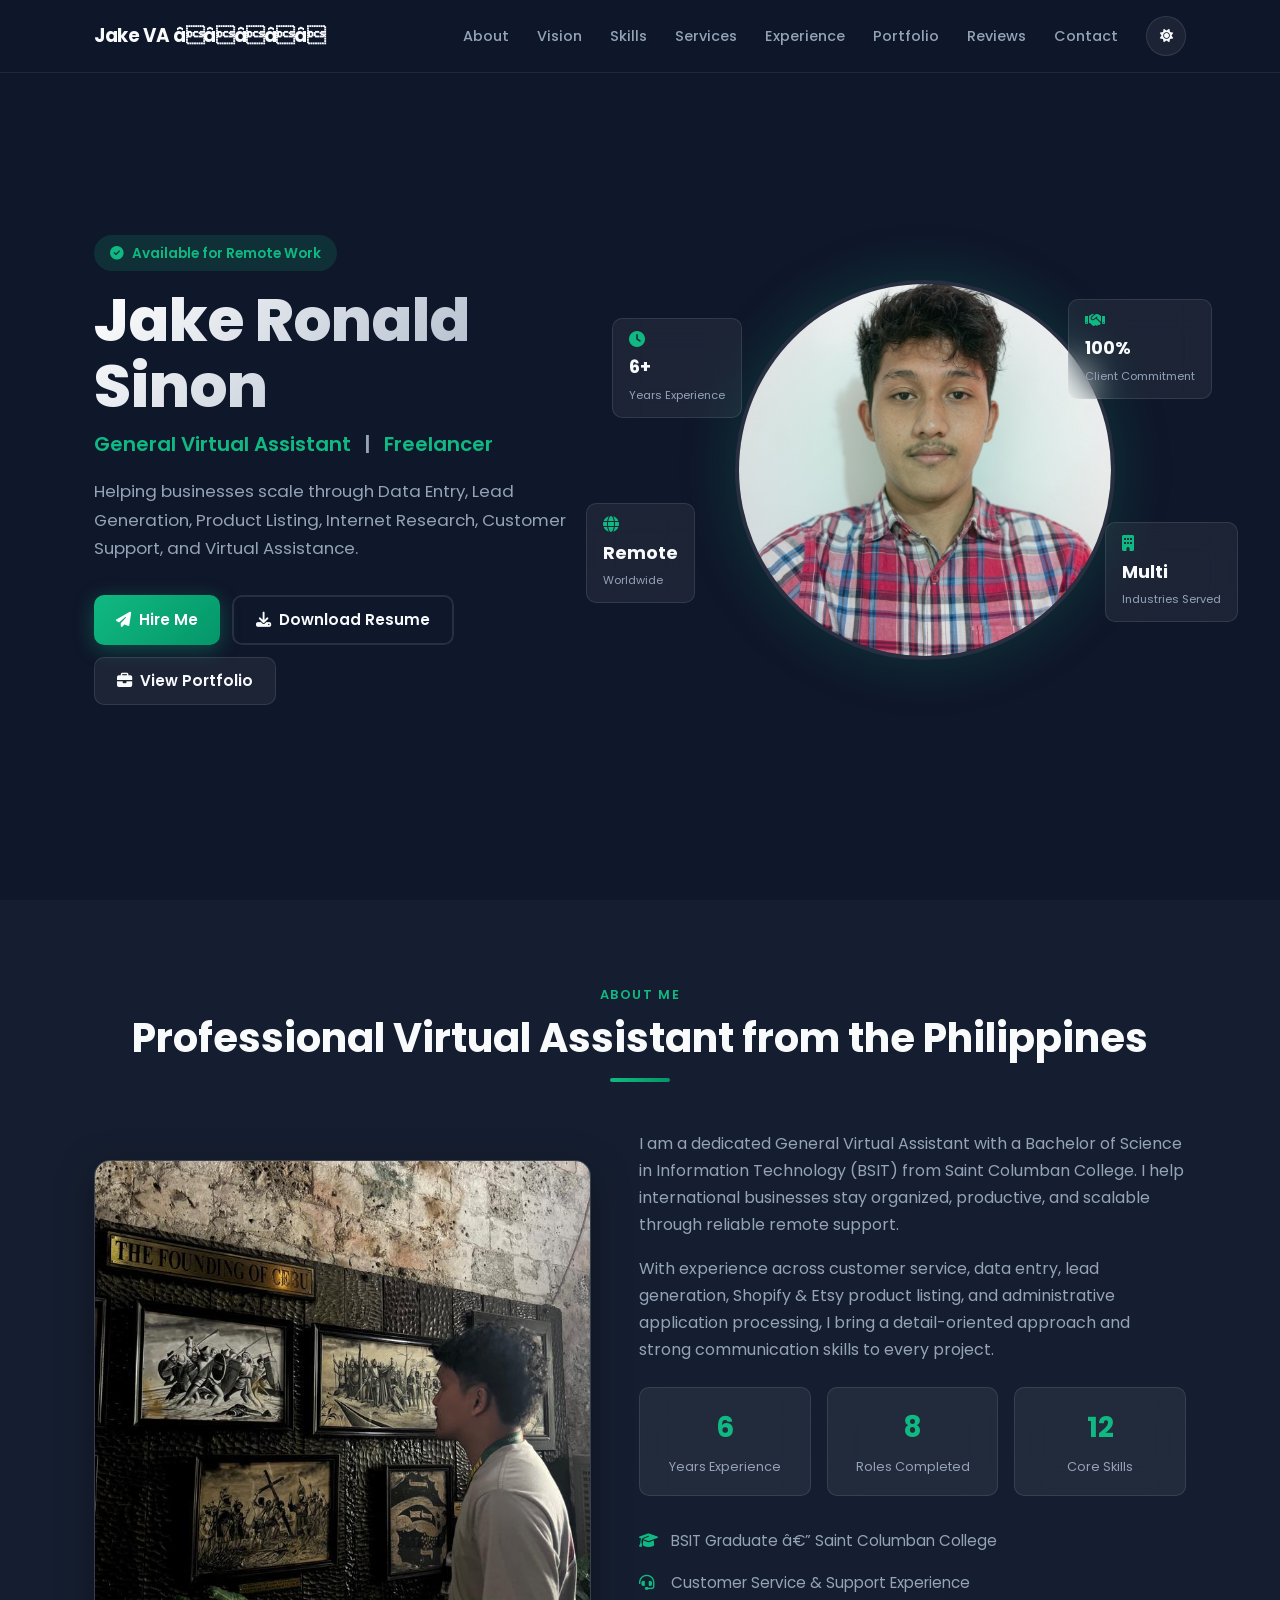
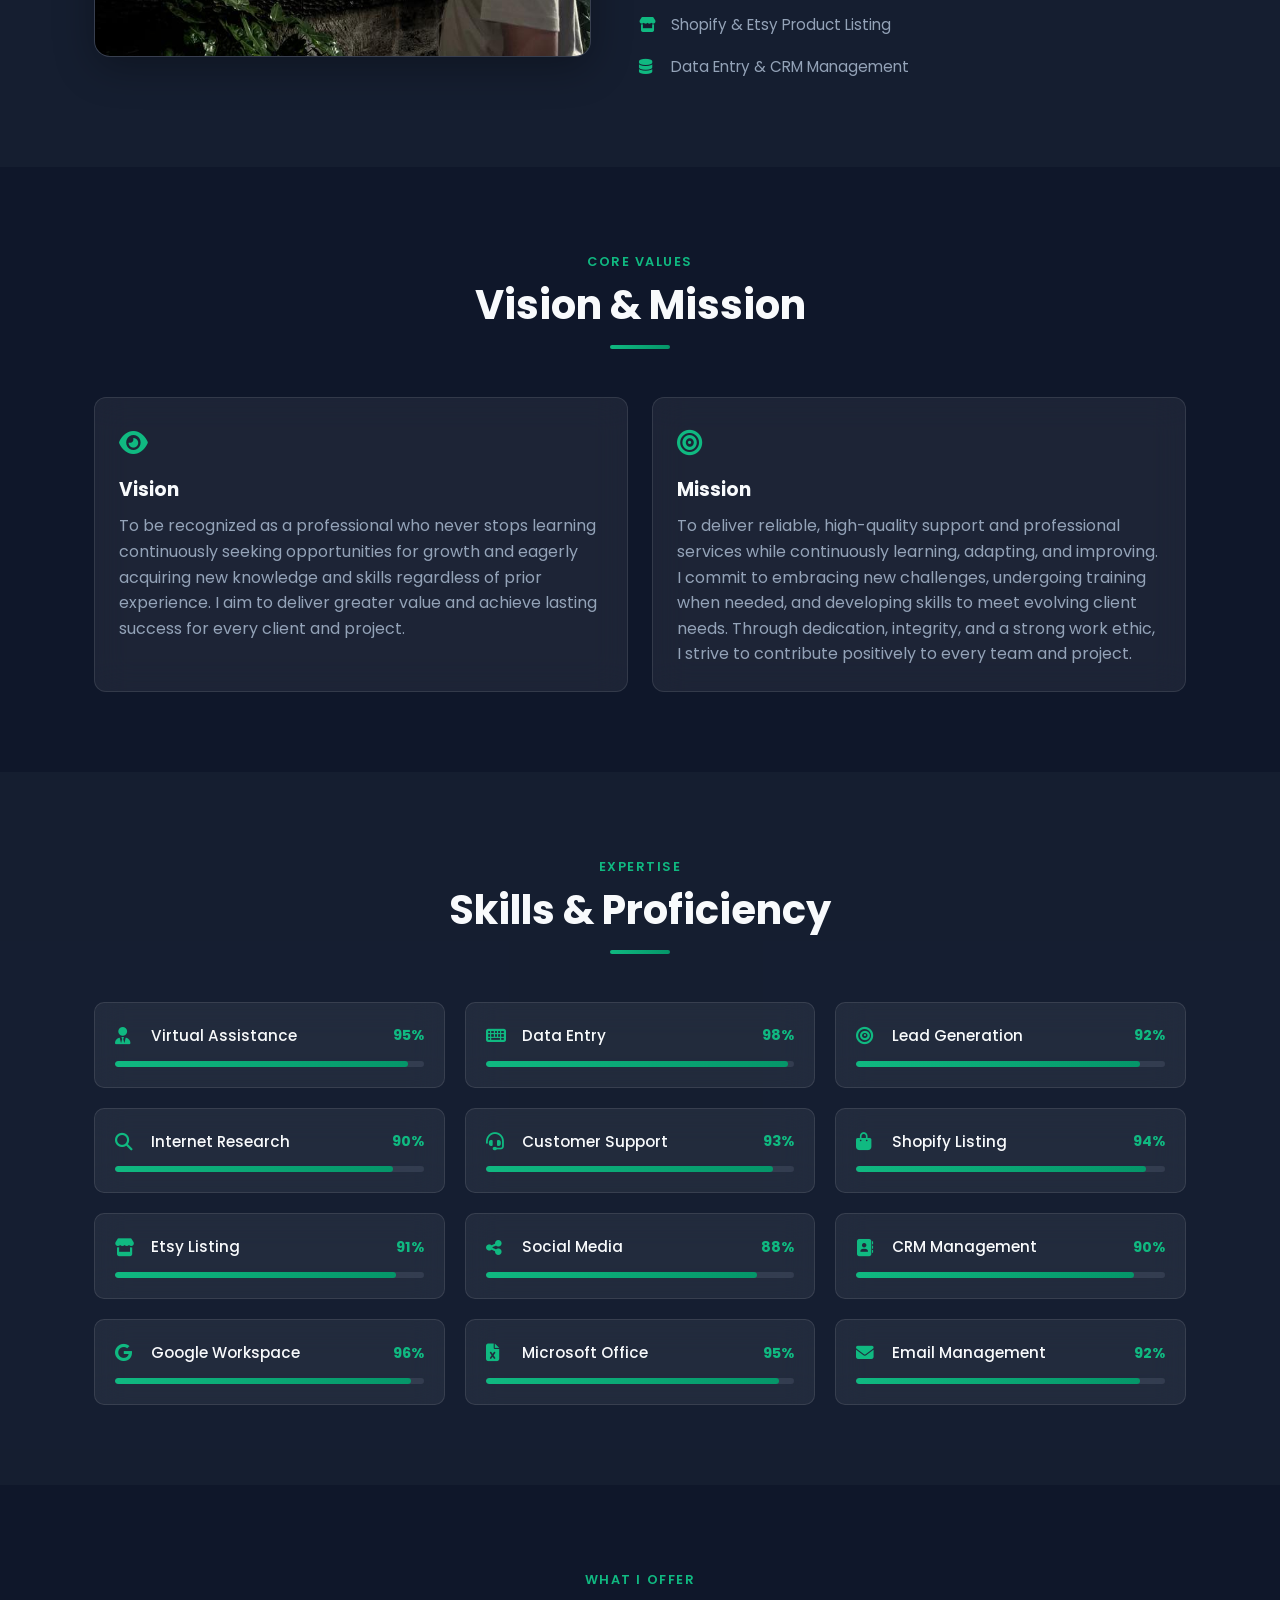
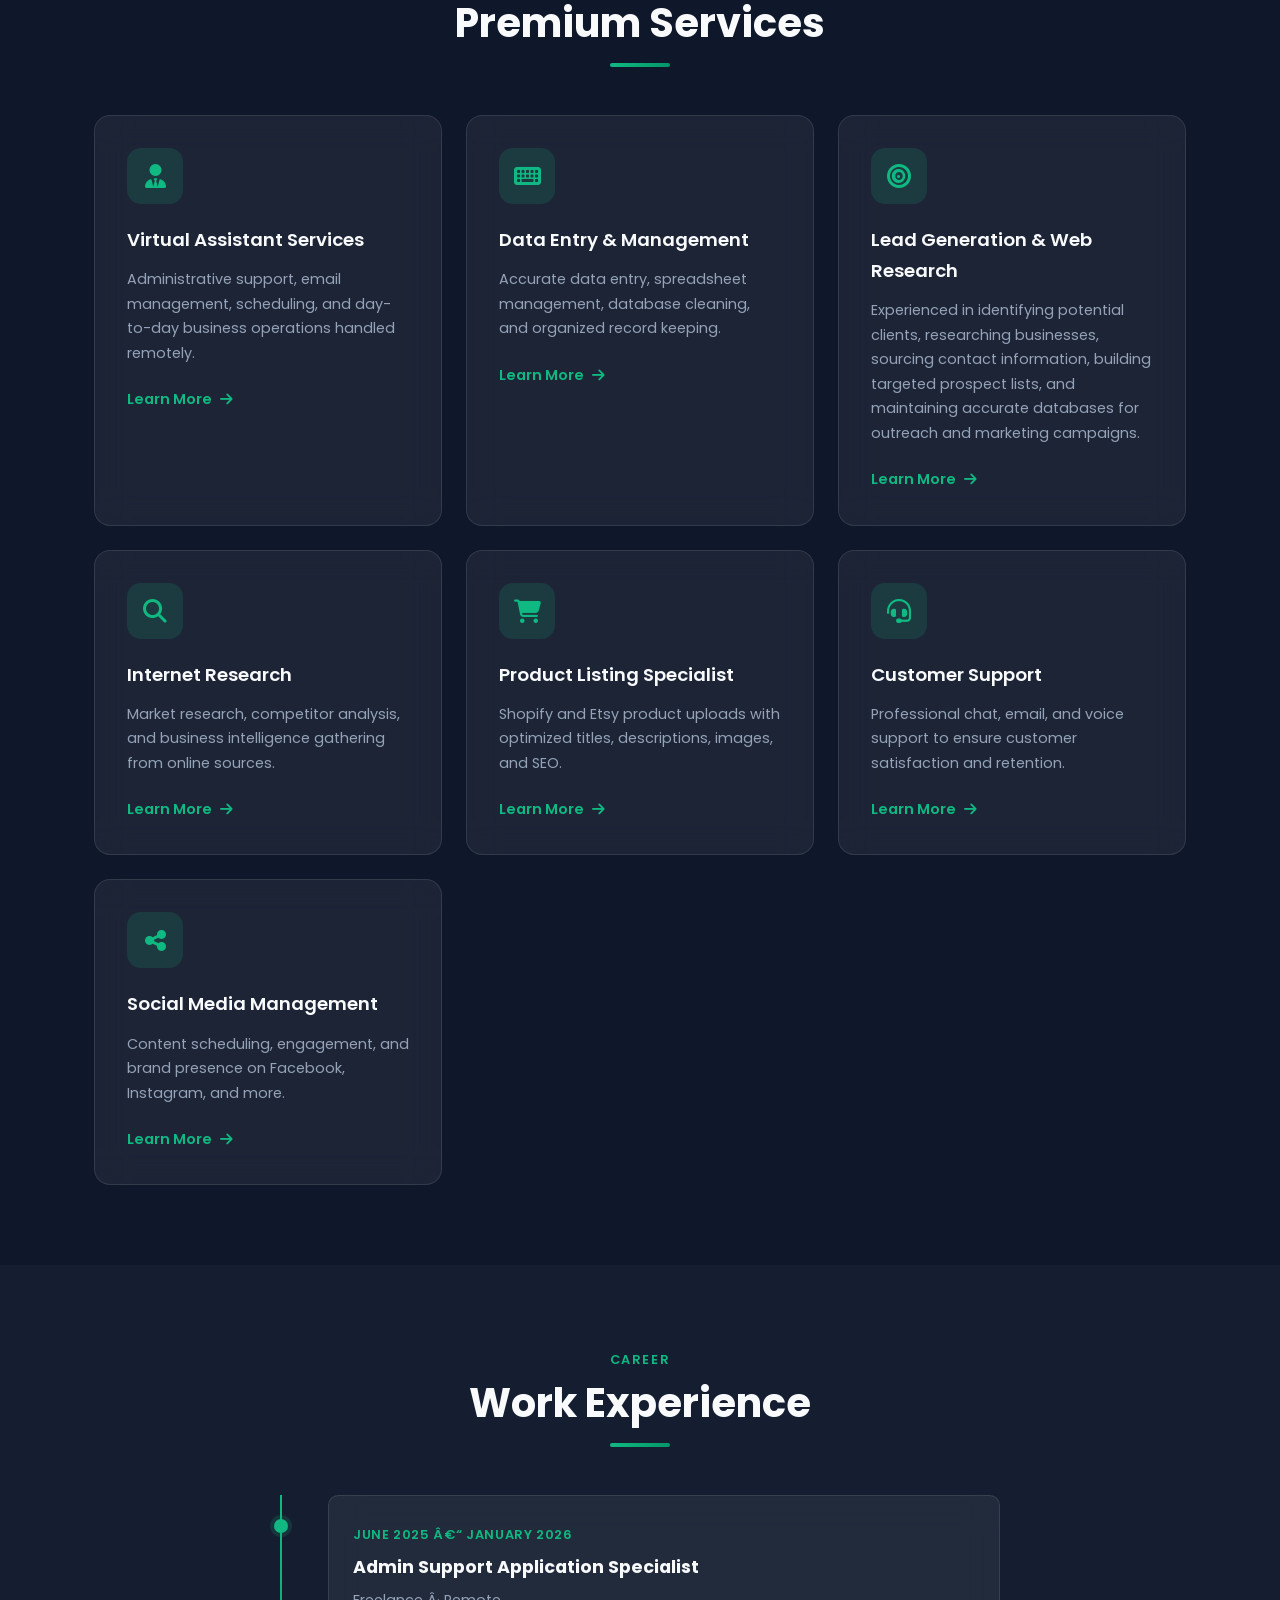
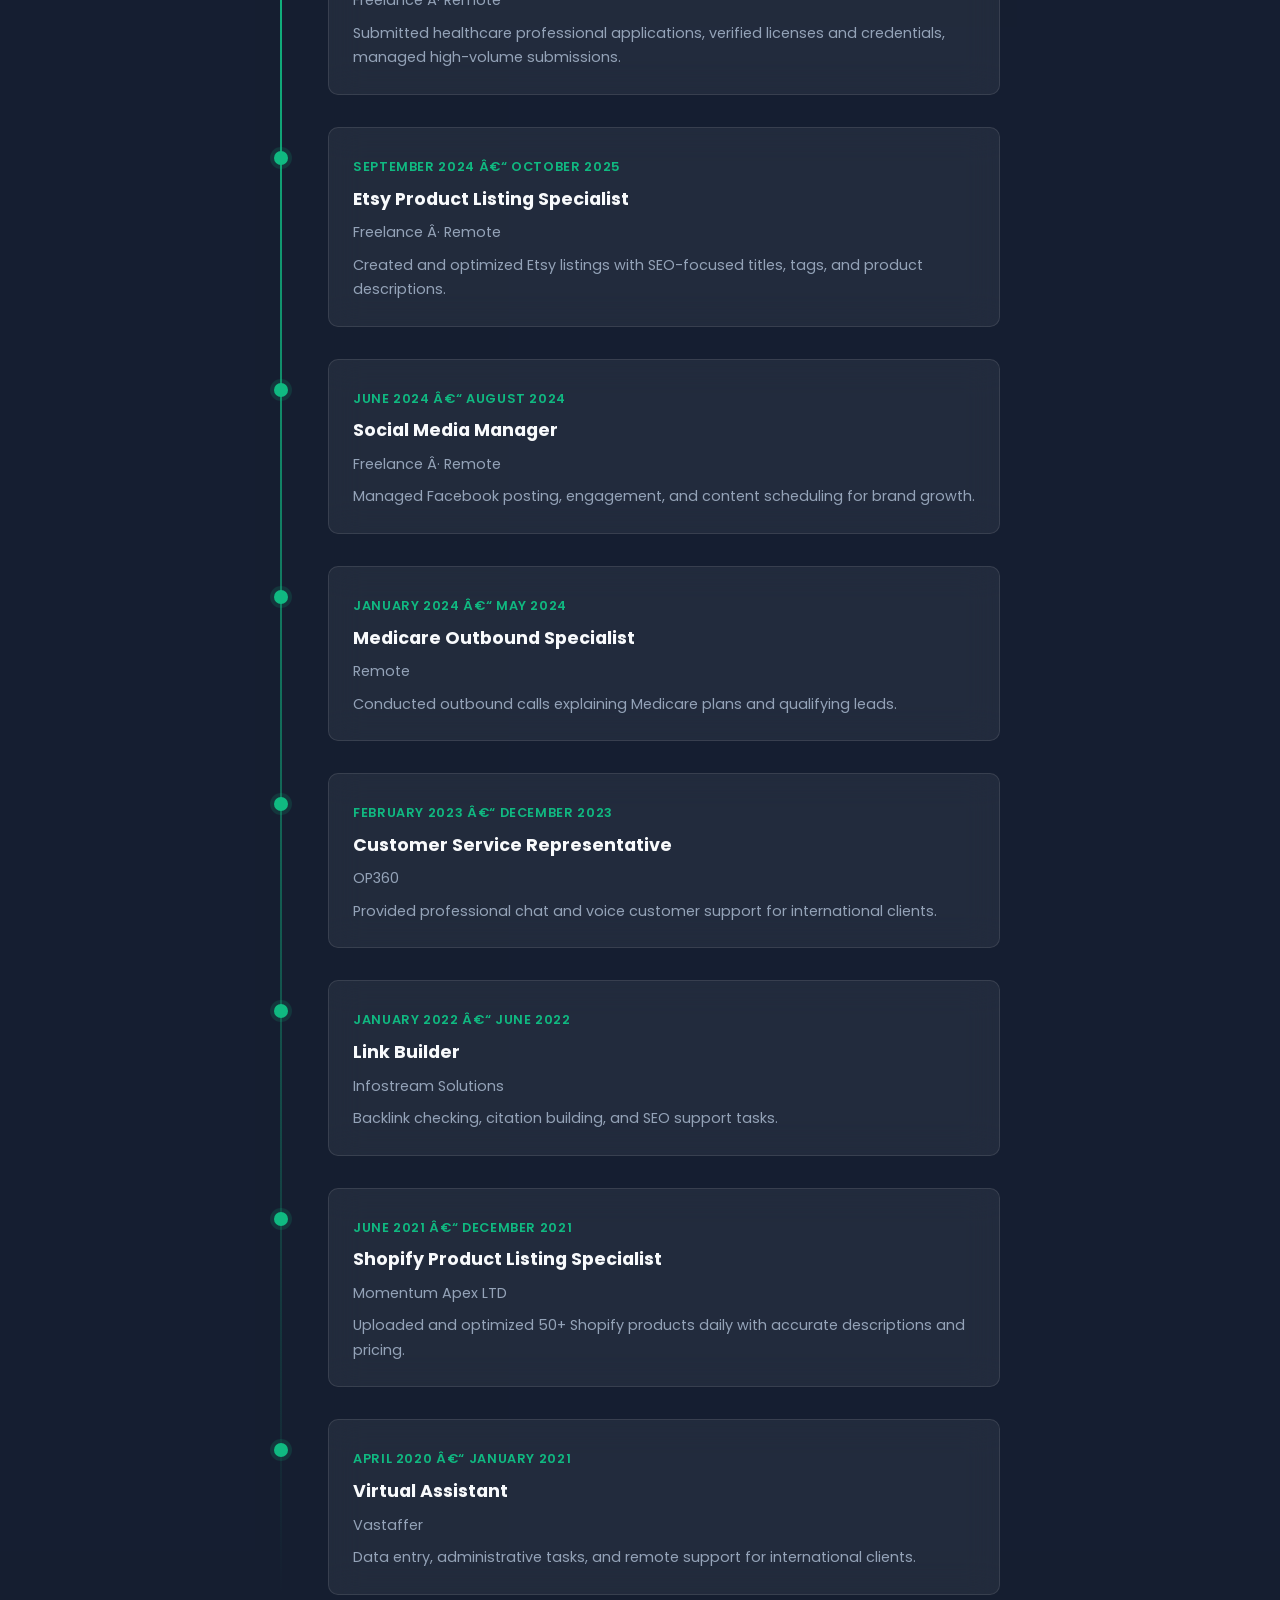
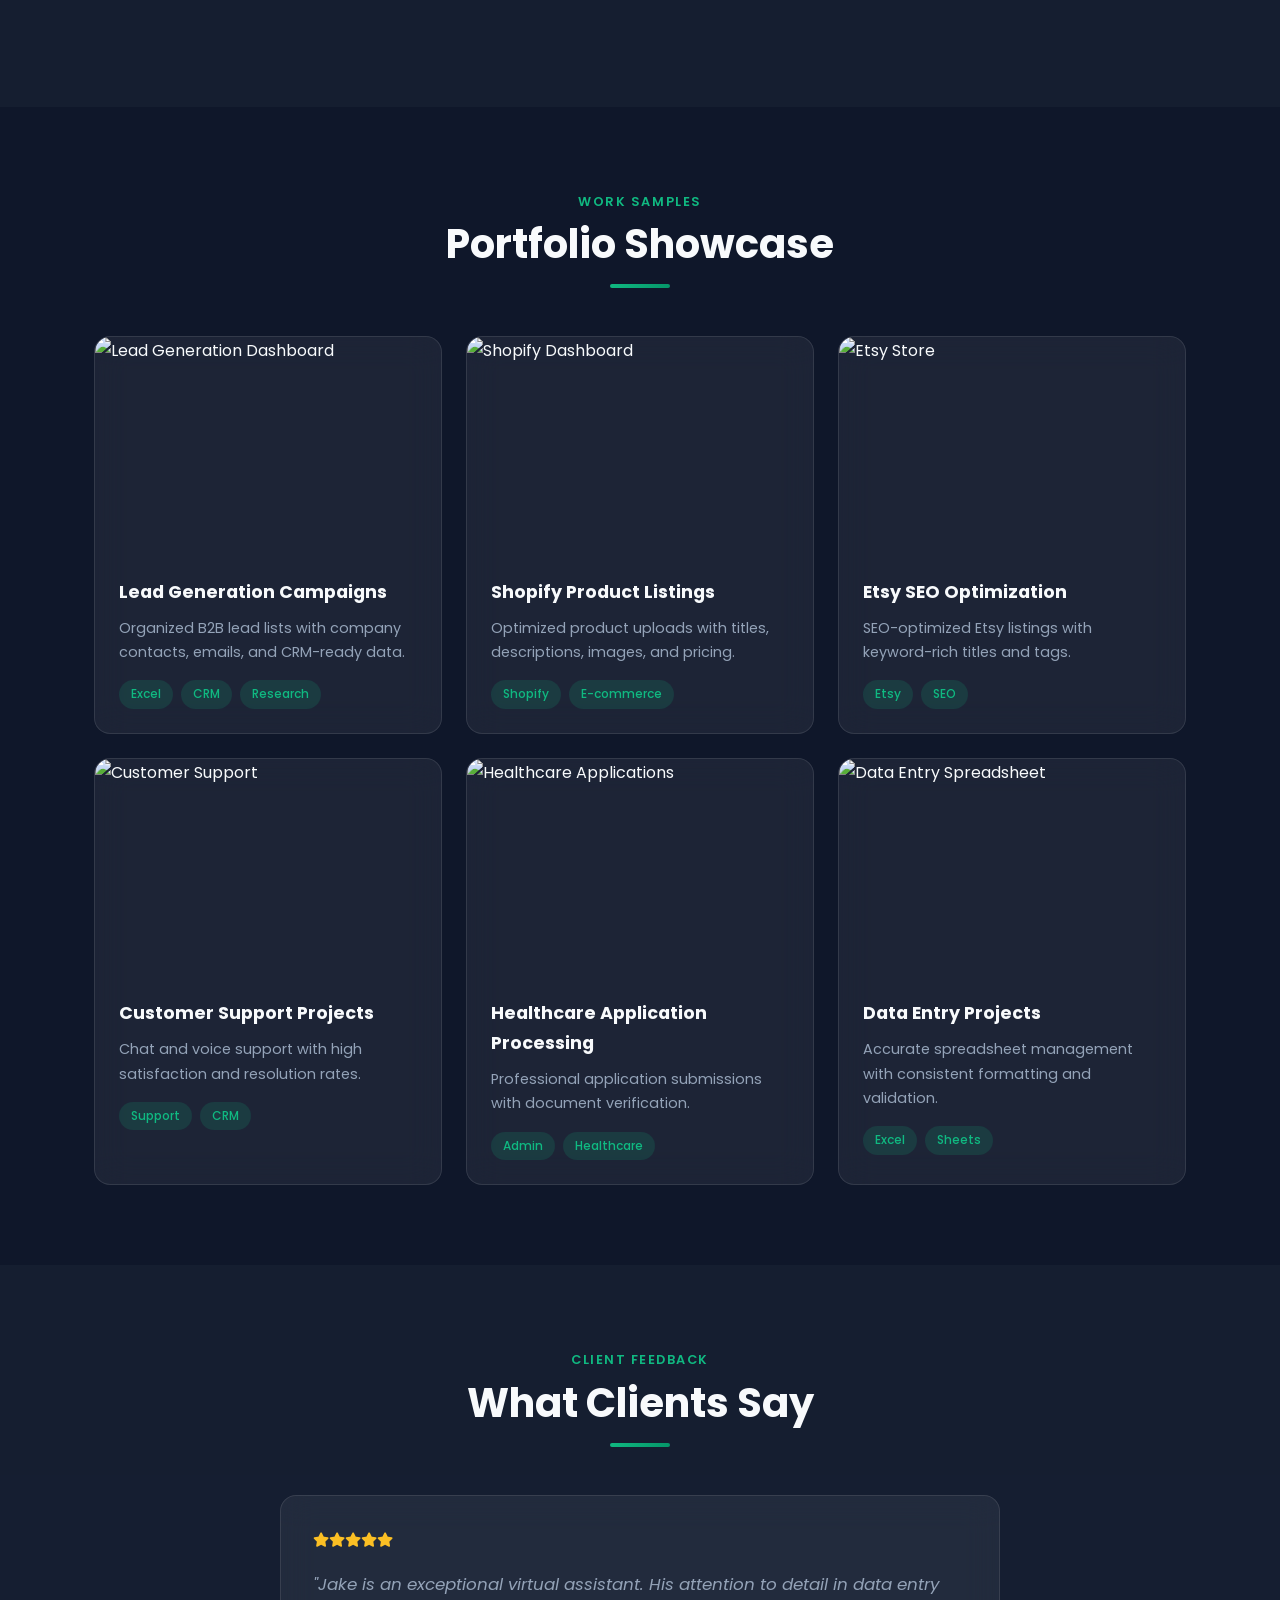
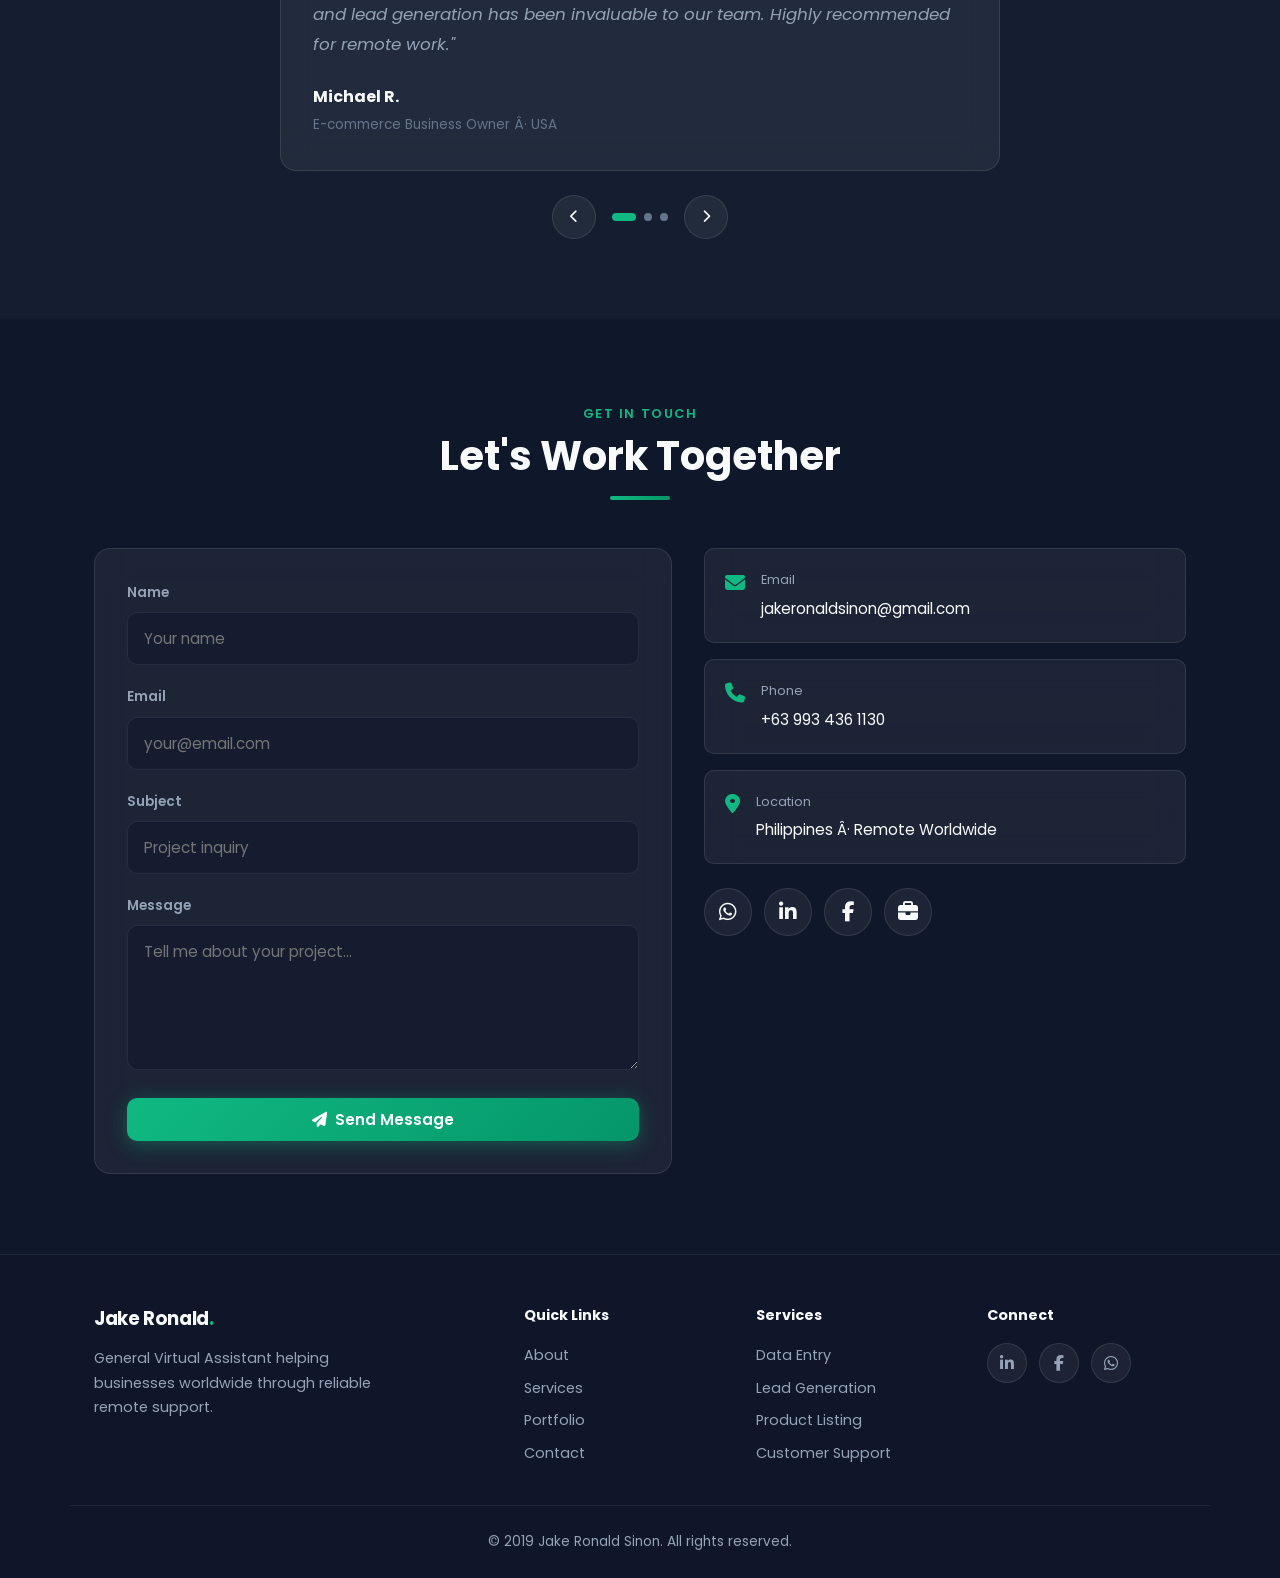
==== index.html @ c43b10e4 "Update portfolio website" ====
﻿<!DOCTYPE html>
<html lang="en">
<head>
  <meta charset="UTF-8">
  <meta name="viewport" content="width=device-width, initial-scale=1.0">
  <meta name="description" content="Jake Ronald Sinon â€” General Virtual Assistant, Data Entry Specialist, Lead Generation & Product Listing Expert from the Philippines. Remote freelance services for international clients.">
  <meta name="keywords" content="Virtual Assistant, Data Entry, Lead Generation, Shopify, Etsy, Customer Support, Freelancer Philippines">
  <meta name="author" content="Jake Ronald Sinon">
  <meta name="robots" content="index, follow">
  <meta property="og:title" content="Jake Ronald Sinon | General Virtual Assistant">
  <meta property="og:description" content="Premium remote VA services â€” Data Entry, Lead Generation, Product Listing, Customer Support & more.">
  <meta property="og:type" content="website">
  <meta property="og:url" content="https://jakeronaldsinon.com">
  <meta property="og:image" content="images/profile.png">
  <meta name="twitter:card" content="summary_large_image">
  <title>Jake Ronald Sinon | General Virtual Assistant & Freelancer</title>
  <link rel="preconnect" href="https://fonts.googleapis.com">
  <link rel="preconnect" href="https://fonts.gstatic.com" crossorigin>
  <link href="https://fonts.googleapis.com/css2?family=Poppins:wght@300;400;500;600;700;800&display=swap" rel="stylesheet">
  <link rel="stylesheet" href="https://cdnjs.cloudflare.com/ajax/libs/font-awesome/6.5.1/css/all.min.css" crossorigin="anonymous">
  <link rel="stylesheet" href="style.css">
  <script type="application/ld+json">
  {
    "@context": "https://schema.org",
    "@type": "Person",
    "name": "Jake Ronald Sinon",
    "jobTitle": "General Virtual Assistant",
    "description": "Virtual Assistant specializing in data entry, lead generation, product listing, and customer support.",
    "address": { "@type": "PostalAddress", "addressCountry": "PH" },
    "email": "jakeronaldsinon@gmail.com",
    "telephone": "+639934361130",
    "url": "https://jakeronaldsinon.com",
    "sameAs": [
      "https://www.linkedin.com/in/jake-ronald-sinon/",
      "https://www.upwork.com/freelancers/~0166de295aa4c0d42e"
    ]
  }
  </script>
</head>
<body>
  <!-- Loading Screen -->
  <div class="loader" id="loader" aria-hidden="true">
    <div class="loader-inner">
      <div class="loader-ring"></div>
      <p>Loading Portfolio...</p>
    </div>
  </div>

  <!-- Navigation -->
  <header class="header" id="header">
    <nav class="nav container">
      <a href="#hero" class="nav-logo">Jake VA â­â­â­â­â­<span class="accent"></span></a>
      <button class="nav-toggle" id="navToggle" aria-label="Toggle menu" aria-expanded="false">
        <span></span><span></span><span></span>
      </button>
      <div class="nav-links" id="navLinks">
        <a href="#about">About</a>
        <a href="#vision-mission">Vision</a>
        <a href="#skills">Skills</a>
        <a href="#services">Services</a>
        <a href="#experience">Experience</a>
        <a href="#portfolio">Portfolio</a>
        <a href="#testimonials">Reviews</a>
        <a href="#contact">Contact</a>
        <button class="theme-toggle" id="themeToggle" aria-label="Toggle theme">
          <i class="fas fa-sun"></i>
        </button>
      </div>
    </nav>
  </header>

  <!-- Hero -->
  <section id="hero" class="hero">
    <div class="hero-bg" aria-hidden="true"></div>
    <div class="hero-overlay" aria-hidden="true"></div>
    <div class="hero-container container">
      <div class="hero-content reveal">
        <p class="hero-badge"><i class="fas fa-circle-check"></i> Available for Remote Work</p>
        <h1 class="hero-name">Jake Ronald Sinon</h1>
        <p class="hero-headline">General Virtual Assistant <span class="sep">|</span> Freelancer</p>
        <p class="hero-sub">Helping businesses scale through Data Entry, Lead Generation, Product Listing, Internet Research, Customer Support, and Virtual Assistance.</p>
        <div class="hero-buttons">
          <a href="#contact" class="btn btn-primary"><i class="fas fa-paper-plane"></i> Hire Me</a>
          <a href="images/Jake Ronald Sinon Resume.pdf" class="btn btn-outline" id="downloadResume" download><i class="fas fa-download"></i> Download Resume</a>
          <a href="#portfolio" class="btn btn-ghost"><i class="fas fa-briefcase"></i> View Portfolio</a>
        </div>
      </div>
      <div class="hero-visual reveal">
        <div class="hero-image-wrap">
          <img src="images/profile.png" alt="Jake Ronald Sinon â€” Virtual Assistant" width="420" height="420" loading="eager">
          <div class="hero-image-glow"></div>
        </div>
        <div class="stat-card stat-card-1 glass">
          <i class="fas fa-clock"></i>
          <strong data-count="6" data-suffix="+">0</strong><span>Years Experience</span>
        </div>
        <div class="stat-card stat-card-2 glass">
          <i class="fas fa-handshake"></i>
          <strong data-count="100" data-suffix="%">0</strong><span>Client Commitment</span>
        </div>
        <div class="stat-card stat-card-3 glass">
          <i class="fas fa-globe"></i>
          <strong>Remote</strong><span>Worldwide</span>
        </div>
        <div class="stat-card stat-card-4 glass">
          <i class="fas fa-building"></i>
          <strong>Multi</strong><span>Industries Served</span>
        </div>
      </div>
    </div>
  </section>

  <!-- About -->
  <section id="about" class="section about">
    <div class="section-bg about-bg" aria-hidden="true"></div>
    <div class="container">
      <div class="section-header reveal">
        <span class="section-label">About Me</span>
        <h2 class="section-title">Professional Virtual Assistant from the Philippines</h2>
      </div>
      <div class="about-grid">
        <div class="about-image reveal">
          <div class="about-image-wrap glass">
            <img src="images/about-photo.png" alt="Jake Ronald Sinon workspace" width="480" height="480" loading="lazy">
          </div>
        </div>
        <div class="about-content reveal">
          <p>I am a dedicated General Virtual Assistant with a Bachelor of Science in Information Technology (BSIT) from Saint Columban College. I help international businesses stay organized, productive, and scalable through reliable remote support.</p>
          <p>With experience across customer service, data entry, lead generation, Shopify & Etsy product listing, and administrative application processing, I bring a detail-oriented approach and strong communication skills to every project.</p>
          <div class="about-counters">
            <div class="counter-item glass">
              <strong data-count="6">0</strong><span>Years Experience</span>
            </div>
            <div class="counter-item glass">
              <strong data-count="8">0</strong><span>Roles Completed</span>
            </div>
            <div class="counter-item glass">
              <strong data-count="12">0</strong><span>Core Skills</span>
            </div>
          </div>
          <ul class="about-highlights">
            <li><i class="fas fa-graduation-cap"></i> BSIT Graduate â€” Saint Columban College</li>
            <li><i class="fas fa-headset"></i> Customer Service & Support Experience</li>
            <li><i class="fas fa-store"></i> Shopify & Etsy Product Listing</li>
            <li><i class="fas fa-database"></i> Data Entry & CRM Management</li>
          </ul>
        </div>
      </div>
    </div>
  </section>

  <!-- Vision & Mission -->
  <section id="vision-mission" class="section vision-mission">
    <div class="container">
      <div class="section-header reveal">
        <span class="section-label">Core Values</span>
        <h2 class="section-title">Vision & Mission</h2>
      </div>
      <div class="vision-grid">
        <article class="vision-card glass reveal">
          <div class="vision-icon"><i class="fas fa-eye"></i></div>
          <h3>Vision</h3>
          <p>To be recognized as a professional who never stops learning continuously
             seeking opportunities for growth and eagerly acquiring new knowledge and
             skills regardless of prior experience. I aim to deliver greater value and
             achieve lasting success for every client and project.</p>
        </article>
        <article class="vision-card glass reveal">
          <div class="vision-icon"><i class="fas fa-bullseye"></i></div>
          <h3>Mission</h3>
          <p>To deliver reliable, high-quality support and professional services while
             continuously learning, adapting, and improving. I commit to embracing new
             challenges, undergoing training when needed, and developing skills to meet
             evolving client needs. Through dedication, integrity, and a strong work
             ethic, I strive to contribute positively to every team and project.</p>
        </article>
      </div>
    </div>
  </section>

  <!-- Skills -->
  <section id="skills" class="section skills">
    <div class="container">
      <div class="section-header reveal">
        <span class="section-label">Expertise</span>
        <h2 class="section-title">Skills & Proficiency</h2>
      </div>
      <div class="skills-grid">
        <div class="skill-card glass reveal" data-percent="95">
          <div class="skill-header"><i class="fas fa-user-tie"></i><span>Virtual Assistance</span><strong>95%</strong></div>
          <div class="skill-bar"><div class="skill-fill"></div></div>
        </div>
        <div class="skill-card glass reveal" data-percent="98">
          <div class="skill-header"><i class="fas fa-keyboard"></i><span>Data Entry</span><strong>98%</strong></div>
          <div class="skill-bar"><div class="skill-fill"></div></div>
        </div>
        <div class="skill-card glass reveal" data-percent="92">
          <div class="skill-header"><i class="fas fa-bullseye"></i><span>Lead Generation</span><strong>92%</strong></div>
          <div class="skill-bar"><div class="skill-fill"></div></div>
        </div>
        <div class="skill-card glass reveal" data-percent="90">
          <div class="skill-header"><i class="fas fa-search"></i><span>Internet Research</span><strong>90%</strong></div>
          <div class="skill-bar"><div class="skill-fill"></div></div>
        </div>
        <div class="skill-card glass reveal" data-percent="93">
          <div class="skill-header"><i class="fas fa-headset"></i><span>Customer Support</span><strong>93%</strong></div>
          <div class="skill-bar"><div class="skill-fill"></div></div>
        </div>
        <div class="skill-card glass reveal" data-percent="94">
          <div class="skill-header"><i class="fas fa-shopping-bag"></i><span>Shopify Listing</span><strong>94%</strong></div>
          <div class="skill-bar"><div class="skill-fill"></div></div>
        </div>
        <div class="skill-card glass reveal" data-percent="91">
          <div class="skill-header"><i class="fas fa-store"></i><span>Etsy Listing</span><strong>91%</strong></div>
          <div class="skill-bar"><div class="skill-fill"></div></div>
        </div>
        <div class="skill-card glass reveal" data-percent="88">
          <div class="skill-header"><i class="fas fa-share-nodes"></i><span>Social Media</span><strong>88%</strong></div>
          <div class="skill-bar"><div class="skill-fill"></div></div>
        </div>
        <div class="skill-card glass reveal" data-percent="90">
          <div class="skill-header"><i class="fas fa-address-book"></i><span>CRM Management</span><strong>90%</strong></div>
          <div class="skill-bar"><div class="skill-fill"></div></div>
        </div>
        <div class="skill-card glass reveal" data-percent="96">
          <div class="skill-header"><i class="fab fa-google"></i><span>Google Workspace</span><strong>96%</strong></div>
          <div class="skill-bar"><div class="skill-fill"></div></div>
        </div>
        <div class="skill-card glass reveal" data-percent="95">
          <div class="skill-header"><i class="fas fa-file-excel"></i><span>Microsoft Office</span><strong>95%</strong></div>
          <div class="skill-bar"><div class="skill-fill"></div></div>
        </div>
        <div class="skill-card glass reveal" data-percent="92">
          <div class="skill-header"><i class="fas fa-envelope"></i><span>Email Management</span><strong>92%</strong></div>
          <div class="skill-bar"><div class="skill-fill"></div></div>
        </div>
      </div>
    </div>
  </section>

  <!-- Services -->
  <section id="services" class="section services">
    <div class="section-bg services-bg" aria-hidden="true"></div>
    <div class="container">
      <div class="section-header reveal">
        <span class="section-label">What I Offer</span>
        <h2 class="section-title">Premium Services</h2>
      </div>
      <div class="services-grid">
        <article class="service-card glass reveal">
          <div class="service-icon"><i class="fas fa-user-tie"></i></div>
          <h3>Virtual Assistant Services</h3>
          <p>Administrative support, email management, scheduling, and day-to-day business operations handled remotely.</p>
          <a href="#contact" class="service-link">Learn More <i class="fas fa-arrow-right"></i></a>
        </article>
        <article class="service-card glass reveal">
          <div class="service-icon"><i class="fas fa-keyboard"></i></div>
          <h3>Data Entry & Management</h3>
          <p>Accurate data entry, spreadsheet management, database cleaning, and organized record keeping.</p>
          <a href="#contact" class="service-link">Learn More <i class="fas fa-arrow-right"></i></a>
        </article>
        <article class="service-card glass reveal">
          <div class="service-icon"><i class="fas fa-bullseye"></i></div>
          <h3>Lead Generation & Web Research</h3>
          <p>Experienced in identifying potential clients, researching businesses, sourcing contact information, building targeted prospect lists, and maintaining accurate databases for outreach and marketing campaigns.</p>
          <a href="#contact" class="service-link">Learn More <i class="fas fa-arrow-right"></i></a>
        </article>
        <article class="service-card glass reveal">
          <div class="service-icon"><i class="fas fa-search"></i></div>
          <h3>Internet Research</h3>
          <p>Market research, competitor analysis, and business intelligence gathering from online sources.</p>
          <a href="#contact" class="service-link">Learn More <i class="fas fa-arrow-right"></i></a>
        </article>
        <article class="service-card glass reveal">
          <div class="service-icon"><i class="fas fa-cart-shopping"></i></div>
          <h3>Product Listing Specialist</h3>
          <p>Shopify and Etsy product uploads with optimized titles, descriptions, images, and SEO.</p>
          <a href="#contact" class="service-link">Learn More <i class="fas fa-arrow-right"></i></a>
        </article>
        <article class="service-card glass reveal">
          <div class="service-icon"><i class="fas fa-headset"></i></div>
          <h3>Customer Support</h3>
          <p>Professional chat, email, and voice support to ensure customer satisfaction and retention.</p>
          <a href="#contact" class="service-link">Learn More <i class="fas fa-arrow-right"></i></a>
        </article>
        <article class="service-card glass reveal">
          <div class="service-icon"><i class="fas fa-share-nodes"></i></div>
          <h3>Social Media Management</h3>
          <p>Content scheduling, engagement, and brand presence on Facebook, Instagram, and more.</p>
          <a href="#contact" class="service-link">Learn More <i class="fas fa-arrow-right"></i></a>
        </article>
      </div>
    </div>
  </section>

  <!-- Experience Timeline -->
  <section id="experience" class="section experience">
    <div class="container">
      <div class="section-header reveal">
        <span class="section-label">Career</span>
        <h2 class="section-title">Work Experience</h2>
      </div>
      <div class="timeline">
        <article class="timeline-item reveal">
          <div class="timeline-dot"></div>
          <div class="timeline-content glass">
            <span class="timeline-date">June 2025 â€“ January 2026</span>
            <h3>Admin Support Application Specialist</h3>
            <p class="timeline-company">Freelance Â· Remote</p>
            <p>Submitted healthcare professional applications, verified licenses and credentials, managed high-volume submissions.</p>
          </div>
        </article>
        <article class="timeline-item reveal">
          <div class="timeline-dot"></div>
          <div class="timeline-content glass">
            <span class="timeline-date">September 2024 â€“ October 2025</span>
            <h3>Etsy Product Listing Specialist</h3>
            <p class="timeline-company">Freelance Â· Remote</p>
            <p>Created and optimized Etsy listings with SEO-focused titles, tags, and product descriptions.</p>
          </div>
        </article>
        <article class="timeline-item reveal">
          <div class="timeline-dot"></div>
          <div class="timeline-content glass">
            <span class="timeline-date">June 2024 â€“ August 2024</span>
            <h3>Social Media Manager</h3>
            <p class="timeline-company">Freelance Â· Remote</p>
            <p>Managed Facebook posting, engagement, and content scheduling for brand growth.</p>
          </div>
        </article>
        <article class="timeline-item reveal">
          <div class="timeline-dot"></div>
          <div class="timeline-content glass">
            <span class="timeline-date">January 2024 â€“ May 2024</span>
            <h3>Medicare Outbound Specialist</h3>
            <p class="timeline-company">Remote</p>
            <p>Conducted outbound calls explaining Medicare plans and qualifying leads.</p>
          </div>
        </article>
        <article class="timeline-item reveal">
          <div class="timeline-dot"></div>
          <div class="timeline-content glass">
            <span class="timeline-date">February 2023 â€“ December 2023</span>
            <h3>Customer Service Representative</h3>
            <p class="timeline-company">OP360</p>
            <p>Provided professional chat and voice customer support for international clients.</p>
          </div>
        </article>
        <article class="timeline-item reveal">
          <div class="timeline-dot"></div>
          <div class="timeline-content glass">
            <span class="timeline-date">January 2022 â€“ June 2022</span>
            <h3>Link Builder</h3>
            <p class="timeline-company">Infostream Solutions</p>
            <p>Backlink checking, citation building, and SEO support tasks.</p>
          </div>
        </article>
        <article class="timeline-item reveal">
          <div class="timeline-dot"></div>
          <div class="timeline-content glass">
            <span class="timeline-date">June 2021 â€“ December 2021</span>
            <h3>Shopify Product Listing Specialist</h3>
            <p class="timeline-company">Momentum Apex LTD</p>
            <p>Uploaded and optimized 50+ Shopify products daily with accurate descriptions and pricing.</p>
          </div>
        </article>
        <article class="timeline-item reveal">
          <div class="timeline-dot"></div>
          <div class="timeline-content glass">
            <span class="timeline-date">April 2020 â€“ January 2021</span>
            <h3>Virtual Assistant</h3>
            <p class="timeline-company">Vastaffer</p>
            <p>Data entry, administrative tasks, and remote support for international clients.</p>
          </div>
        </article>
      </div>
    </div>
  </section>

  <!-- Portfolio -->
  <section id="portfolio" class="section portfolio">
    <div class="container">
      <div class="section-header reveal">
        <span class="section-label">Work Samples</span>
        <h2 class="section-title">Portfolio Showcase</h2>
      </div>
      <div class="portfolio-grid">
        <article class="portfolio-card glass reveal" data-sample-type="leadgen" role="button" tabindex="0">
          <div class="portfolio-image">
            <img src="https://images.unsplash.com/photo-1551288049-bebda4e38f71?w=600&h=400&fit=crop" alt="Lead Generation Dashboard" loading="lazy">
          </div>
          <div class="portfolio-body">
            <h3>Lead Generation Campaigns</h3>
            <p>Organized B2B lead lists with company contacts, emails, and CRM-ready data.</p>
            <div class="portfolio-tags"><span>Excel</span><span>CRM</span><span>Research</span></div>
          </div>
        </article>
        <article class="portfolio-card glass reveal" data-sample-type="productlisting" role="button" tabindex="0">
          <div class="portfolio-image">
            <img src="https://images.unsplash.com/photo-1472851294608-062f824d29cc?w=600&h=400&fit=crop" alt="Shopify Dashboard" loading="lazy">
          </div>
          <div class="portfolio-body">
            <h3>Shopify Product Listings</h3>
            <p>Optimized product uploads with titles, descriptions, images, and pricing.</p>
            <div class="portfolio-tags"><span>Shopify</span><span>E-commerce</span></div>
          </div>
        </article>
        <article class="portfolio-card glass reveal">
          <div class="portfolio-image">
            <img src="https://images.unsplash.com/photo-1556742049-0cfed4f6a45d?w=600&h=400&fit=crop" alt="Etsy Store" loading="lazy">
          </div>
          <div class="portfolio-body">
            <h3>Etsy SEO Optimization</h3>
            <p>SEO-optimized Etsy listings with keyword-rich titles and tags.</p>
            <div class="portfolio-tags"><span>Etsy</span><span>SEO</span></div>
          </div>
        </article>
        <article class="portfolio-card glass reveal">
          <div class="portfolio-image">
            <img src="https://images.unsplash.com/photo-1553877522-43269d4ea984?w=600&h=400&fit=crop" alt="Customer Support" loading="lazy">
          </div>
          <div class="portfolio-body">
            <h3>Customer Support Projects</h3>
            <p>Chat and voice support with high satisfaction and resolution rates.</p>
            <div class="portfolio-tags"><span>Support</span><span>CRM</span></div>
          </div>
        </article>
        <article class="portfolio-card glass reveal">
          <div class="portfolio-image">
            <img src="https://images.unsplash.com/photo-1576091160399-112ba8d25d1d?w=600&h=400&fit=crop" alt="Healthcare Applications" loading="lazy">
          </div>
          <div class="portfolio-body">
            <h3>Healthcare Application Processing</h3>
            <p>Professional application submissions with document verification.</p>
            <div class="portfolio-tags"><span>Admin</span><span>Healthcare</span></div>
          </div>
        </article>
        <article class="portfolio-card glass reveal" data-sample-type="dataentry" role="button" tabindex="0">
          <div class="portfolio-image">
            <img src="https://images.unsplash.com/photo-1460925895917-afdab827c52f?w=600&h=400&fit=crop" alt="Data Entry Spreadsheet" loading="lazy">
          </div>
          <div class="portfolio-body">
            <h3>Data Entry Projects</h3>
            <p>Accurate spreadsheet management with consistent formatting and validation.</p>
            <div class="portfolio-tags"><span>Excel</span><span>Sheets</span></div>
          </div>
        </article>
      </div>
    </div>
  </section>

  <!-- Testimonials -->
  <section id="testimonials" class="section testimonials">
    <div class="container">
      <div class="section-header reveal">
        <span class="section-label">Client Feedback</span>
        <h2 class="section-title">What Clients Say</h2>
      </div>
      <div class="testimonial-slider reveal">
        <div class="testimonial-track" id="testimonialTrack">
          <article class="testimonial-card glass active">
            <div class="testimonial-stars"><i class="fas fa-star"></i><i class="fas fa-star"></i><i class="fas fa-star"></i><i class="fas fa-star"></i><i class="fas fa-star"></i></div>
            <p>"Jake is an exceptional virtual assistant. His attention to detail in data entry and lead generation has been invaluable to our team. Highly recommended for remote work."</p>
            <div class="testimonial-author">
              <strong>Michael R.</strong><span>E-commerce Business Owner Â· USA</span>
            </div>
          </article>
          <article class="testimonial-card glass">
            <div class="testimonial-stars"><i class="fas fa-star"></i><i class="fas fa-star"></i><i class="fas fa-star"></i><i class="fas fa-star"></i><i class="fas fa-star"></i></div>
            <p>"Reliable, professional, and always delivers on time. Jake handled our Shopify product listings flawlessly and improved our store's presentation significantly."</p>
            <div class="testimonial-author">
              <strong>Sarah L.</strong><span>Shopify Store Manager Â· Australia</span>
            </div>
          </article>
          <article class="testimonial-card glass">
            <div class="testimonial-stars"><i class="fas fa-star"></i><i class="fas fa-star"></i><i class="fas fa-star"></i><i class="fas fa-star"></i><i class="fas fa-star"></i></div>
            <p>"Great communication skills and strong work ethic. Jake's customer support work exceeded our expectations. We continue to work with him on ongoing projects."</p>
            <div class="testimonial-author">
              <strong>David K.</strong><span>Operations Manager Â· UK</span>
            </div>
          </article>
        </div>
        <div class="testimonial-nav">
          <button type="button" class="testimonial-btn" id="testimonialPrev" aria-label="Previous"><i class="fas fa-chevron-left"></i></button>
          <div class="testimonial-dots" id="testimonialDots"></div>
          <button type="button" class="testimonial-btn" id="testimonialNext" aria-label="Next"><i class="fas fa-chevron-right"></i></button>
        </div>
      </div>
    </div>
  </section>

  <!-- Contact -->
  <section id="contact" class="section contact">
    <div class="section-bg contact-bg" aria-hidden="true"></div>
    <div class="container">
      <div class="section-header reveal">
        <span class="section-label">Get In Touch</span>
        <h2 class="section-title">Let's Work Together</h2>
      </div>
      <div class="contact-grid">
        <form class="contact-form glass reveal" id="contactForm">
          <div class="form-group">
            <label for="name">Name</label>
            <input type="text" id="name" name="name" required placeholder="Your name">
          </div>
          <div class="form-group">
            <label for="email">Email</label>
            <input type="email" id="email" name="email" required placeholder="your@email.com">
          </div>
          <div class="form-group">
            <label for="subject">Subject</label>
            <input type="text" id="subject" name="subject" required placeholder="Project inquiry">
          </div>
          <div class="form-group">
            <label for="message">Message</label>
            <textarea id="message" name="message" rows="5" required placeholder="Tell me about your project..."></textarea>
          </div>
          <button type="submit" class="btn btn-primary btn-block"><i class="fas fa-paper-plane"></i> Send Message</button>
        </form>
        <div class="contact-info reveal">
          <div class="contact-card glass">
            <i class="fas fa-envelope"></i>
            <div><span>Email</span><a href="mailto:jakeronaldsinon@gmail.com">jakeronaldsinon@gmail.com</a></div>
          </div>
          <div class="contact-card glass">
            <i class="fas fa-phone"></i>
            <div><span>Phone</span><a href="tel:+639934361130">+63 993 436 1130</a></div>
          </div>
          <div class="contact-card glass">
            <i class="fas fa-location-dot"></i>
            <div><span>Location</span><p>Philippines Â· Remote Worldwide</p></div>
          </div>
          <div class="contact-social">
            <a href="https://wa.me/639934361130" target="_blank" rel="noopener" class="social-btn whatsapp" aria-label="WhatsApp"><i class="fab fa-whatsapp"></i></a>
            <a href="https://www.linkedin.com/in/jake-ronald-sinon/" target="_blank" rel="noopener" class="social-btn linkedin" aria-label="LinkedIn"><i class="fab fa-linkedin-in"></i></a>
            <a href="https://www.facebook.com/sinonliam/" target="_blank" rel="noopener" class="social-btn facebook" aria-label="Facebook"><i class="fab fa-facebook-f"></i></a>
            <a href="https://www.upwork.com/freelancers/~0166de295aa4c0d42e" target="_blank" rel="noopener" class="social-btn upwork" aria-label="Upwork"><i class="fas fa-briefcase"></i></a>
          </div>
        </div>
      </div>
    </div>
  </section>

  <!-- Footer -->
  <footer class="footer">
    <div class="container footer-grid">
      <div class="footer-brand">
        <a href="#hero" class="nav-logo">Jake Ronald<span class="accent">.</span></a>
        <p>General Virtual Assistant helping businesses worldwide through reliable remote support.</p>
      </div>
      <div class="footer-links">
        <h4>Quick Links</h4>
        <a href="#about">About</a>
        <a href="#services">Services</a>
        <a href="#portfolio">Portfolio</a>
        <a href="#contact">Contact</a>
      </div>
      <div class="footer-links">
        <h4>Services</h4>
        <a href="#services">Data Entry</a>
        <a href="#services">Lead Generation</a>
        <a href="#services">Product Listing</a>
        <a href="#services">Customer Support</a>
      </div>
      <div class="footer-social">
        <h4>Connect</h4>
        <div class="footer-social-icons">
          <a href="https://www.linkedin.com/in/jake-ronald-sinon/" target="_blank" rel="noopener" aria-label="LinkedIn"><i class="fab fa-linkedin-in"></i></a>
          <a href="https://www.facebook.com/sinonliam/" target="_blank" rel="noopener" aria-label="Facebook"><i class="fab fa-facebook-f"></i></a>
          <a href="https://wa.me/639934361130" target="_blank" rel="noopener" aria-label="WhatsApp"><i class="fab fa-whatsapp"></i></a>
        </div>
      </div>
    </div>
    <div class="footer-bottom container">
  <p>&copy; 2019 Jake Ronald Sinon. All rights reserved.</p>
</div>
  </footer>

  <!-- Gallery Modal -->
  <div class="sample-modal" id="sampleModal" aria-hidden="true" role="dialog" aria-modal="true">
    <div class="sample-modal-backdrop" id="sampleModalBackdrop"></div>
    <div class="sample-modal-container glass">
      <header class="sample-modal-header">
        <h2 class="sample-modal-title" id="sampleModalTitle">Portfolio</h2>
        <button type="button" class="sample-modal-close" id="sampleModalClose" aria-label="Close"><i class="fas fa-times"></i></button>
      </header>
      <div class="sample-modal-viewport" id="sampleModalViewport">
        <div class="sample-modal-track" id="sampleModalTrack"></div>
      </div>
      <button type="button" class="sample-modal-arrow sample-modal-prev" id="sampleModalPrev" aria-label="Previous"><i class="fas fa-chevron-left"></i></button>
      <button type="button" class="sample-modal-arrow sample-modal-next" id="sampleModalNext" aria-label="Next"><i class="fas fa-chevron-right"></i></button>
    </div>
  </div>

  <script src="script.js"></script>
</body>
</html>
---- style.css ----
﻿/* ============================================
  Jake Ronald Sinon â€” Premium Portfolio
  Dark Blue #0F172A Â· White #FFFFFF Â· Emerald #10B981
  ============================================ */

:root {
  --navy: #0F172A;
  --navy-light: #1E293B;
  --navy-lighter: #334155;
  --white: #FFFFFF;
  --emerald: #10B981;
  --emerald-dark: #059669;
  --emerald-soft: rgba(16, 185, 129, 0.15);
  --text: #F8FAFC;
  --text-muted: #94A3B8;
  --text-dark: #64748B;
  --border: rgba(148, 163, 184, 0.12);
  --glass: rgba(255, 255, 255, 0.06);
  --glass-border: rgba(255, 255, 255, 0.1);
  --shadow: 0 10px 40px rgba(0, 0, 0, 0.3);
  --radius: 16px;
  --radius-sm: 10px;
  --header-h: 72px;
  --transition: 0.3s cubic-bezier(0.4, 0, 0.2, 1);
}

[data-theme="light"] {
  --navy: #F8FAFC;
  --navy-light: #FFFFFF;
  --navy-lighter: #E2E8F0;
  --text: #0F172A;
  --text-muted: #475569;
  --text-dark: #64748B;
  --border: #E2E8F0;
  --glass: rgba(255, 255, 255, 0.95);
  --glass-border: rgba(15, 23, 42, 0.12);
  --shadow: 0 4px 20px rgba(0, 0, 0, 0.08);
  --emerald-soft: rgba(16, 185, 129, 0.08);
}

*, *::before, *::after { box-sizing: border-box; margin: 0; padding: 0; }
html { scroll-behavior: smooth; }
body {
  font-family: 'Poppins', -apple-system, sans-serif;
  background: var(--navy);
  color: var(--text);
  line-height: 1.7;
  overflow-x: hidden;
}
img { max-width: 100%; height: auto; display: block; }
a { color: inherit; text-decoration: none; }
.container { width: 100%; max-width: 1140px; margin: 0 auto; padding: 0 1.5rem; }
.accent { color: var(--emerald); }

/* Loader */
.loader {
  position: fixed; inset: 0; z-index: 9999;
  background: var(--navy);
  display: flex; align-items: center; justify-content: center;
  transition: opacity 0.5s, visibility 0.5s;
  animation: loaderFallback 0.5s ease 3s forwards;
}
.loader.hidden { opacity: 0; visibility: hidden; pointer-events: none; }
.loader-inner { text-align: center; }
.loader-ring {
  width: 48px; height: 48px; margin: 0 auto 1rem;
  border: 3px solid var(--glass-border);
  border-top-color: var(--emerald);
  border-radius: 50%;
  animation: spin 0.8s linear infinite;
}
.loader p { color: var(--text-muted); font-size: 0.9rem; }
@keyframes spin { to { transform: rotate(360deg); } }
@keyframes loaderFallback {
  to { opacity: 0; visibility: hidden; pointer-events: none; }
}

/* Glass */
.glass {
  background: var(--glass);
  backdrop-filter: blur(16px);
  -webkit-backdrop-filter: blur(16px);
  border: 1px solid var(--glass-border);
}

/* Typography */
.section-label {
  display: inline-block;
  font-size: 0.8rem; font-weight: 600;
  text-transform: uppercase; letter-spacing: 0.12em;
  color: var(--emerald); margin-bottom: 0.5rem;
}
.section-title {
  font-size: clamp(1.75rem, 4vw, 2.5rem);
  font-weight: 700; line-height: 1.2;
  margin-bottom: 0.5rem;
}
.section-header { text-align: center; margin-bottom: 3rem; }
.section-header .section-title::after {
  content: ''; display: block; width: 60px; height: 4px;
  background: linear-gradient(90deg, var(--emerald), var(--emerald-dark));
  margin: 1rem auto 0; border-radius: 2px;
}

/* Header */
.header {
  position: fixed; top: 0; left: 0; right: 0; z-index: 1000;
  background: rgba(15, 23, 42, 0.85);
  backdrop-filter: blur(12px);
  border-bottom: 1px solid var(--border);
  transition: var(--transition);
}
[data-theme="light"] .header { background: rgba(255,255,255,0.9); }
.header.scrolled { box-shadow: var(--shadow); }
.nav {
  display: flex; align-items: center; justify-content: space-between;
  height: var(--header-h); gap: 1.5rem;
}
.nav-logo { font-weight: 700; font-size: 1.15rem; letter-spacing: -0.02em; }
.nav-links {
  display: flex; align-items: center; gap: 1.75rem;
}
.nav-links a {
  font-size: 0.9rem; font-weight: 500; color: var(--text-muted);
  transition: color var(--transition);
}
.nav-links a:hover, .nav-links a.is-active { color: var(--emerald); }
.theme-toggle {
  background: var(--glass); border: 1px solid var(--glass-border);
  color: var(--text); width: 40px; height: 40px; border-radius: 50%;
  cursor: pointer; display: flex; align-items: center; justify-content: center;
  transition: var(--transition);
}
.theme-toggle:hover { background: var(--emerald-soft); color: var(--emerald); }
.nav-toggle {
  display: none; flex-direction: column; gap: 5px;
  background: none; border: none; cursor: pointer; padding: 4px;
}
.nav-toggle span {
  display: block; width: 24px; height: 2px;
  background: var(--text); transition: var(--transition);
}

/* Buttons */
.btn {
  display: inline-flex; align-items: center; gap: 0.5rem;
  padding: 10px 22px; font-family: inherit; font-weight: 600;
  font-size: 0.95rem; border-radius: 10px; cursor: pointer;
  border: none; transition: var(--transition);
}
.btn-primary {
  background: linear-gradient(135deg, var(--emerald), var(--emerald-dark));
  color: var(--white);
  box-shadow: 0 4px 20px rgba(16, 185, 129, 0.35);
}
.btn-primary:hover {
  transform: translateY(-2px);
  box-shadow: 0 8px 30px rgba(16, 185, 129, 0.45);
}
.btn-outline {
  background: transparent; color: var(--text);
  border: 2px solid var(--glass-border);
}
.btn-outline:hover { border-color: var(--emerald); color: var(--emerald); }
.btn-ghost { background: var(--glass); color: var(--text); border: 1px solid var(--glass-border); }
.btn-ghost:hover { background: var(--emerald-soft); color: var(--emerald); }
.btn-block { width: 100%; justify-content: center; }

/* Hero */
.hero {
  min-height: 100vh; display: flex; align-items: center;
  position: relative; padding: calc(var(--header-h) + 2rem) 0 4rem;
  overflow: hidden;
}
.hero-bg {
  position: absolute; inset: 0;
  background: url('https://images.unsplash.com/photo-1497366216548-37526070297c?w=1920&h=1080&fit=crop') center/cover no-repeat;
}
.hero-overlay {
  position: absolute; inset: 0;
  background: linear-gradient(135deg, rgba(15,23,42,0.92) 0%, rgba(15,23,42,0.85) 50%, rgba(15,23,42,0.75) 100%);
}
[data-theme="light"] .hero-overlay {
  background: linear-gradient(
    to right,
    rgba(255,255,255,0.85) 0%,
    rgba(255,255,255,0.65) 40%,
    rgba(255,255,255,0.35) 100%
  );
}
.hero-container {
  position: relative; z-index: 1;
  display: grid; grid-template-columns: 1fr 1fr;
  gap: 3rem; align-items: center;
}
.hero-badge {
  display: inline-flex; align-items: center; gap: 0.5rem;
  padding: 0.4rem 1rem; border-radius: 50px;
  background: var(--emerald-soft); color: var(--emerald);
  font-size: 0.85rem; font-weight: 600; margin-bottom: 1rem;
}
.hero-name {
  font-size: clamp(2.5rem, 6vw, 3.75rem);
  font-weight: 800; line-height: 1.1; margin-bottom: 0.5rem;
  background: linear-gradient(135deg, var(--white), var(--text-muted));
  -webkit-background-clip: text; -webkit-text-fill-color: transparent;
  background-clip: text;
}
[data-theme="light"] .hero-name {
  background: none;
  color: #0F172A;
  -webkit-text-fill-color: #0F172A;
}
.hero-headline { font-size: 1.25rem; color: var(--emerald); font-weight: 600; margin-bottom: 1rem; }
.hero-headline .sep { color: var(--text-muted); margin: 0 0.5rem; }
.hero-sub { color: var(--text-muted); max-width: 520px; margin-bottom: 2rem; font-size: 1.05rem; }
.hero-buttons { display: flex; flex-wrap: wrap; gap: 0.75rem; }
.hero-visual { position: relative; display: flex; justify-content: center; }
.hero-image-wrap {
  position: relative; width: 380px; height: 380px;
  border-radius: 50%; overflow: hidden;
  border: 4px solid var(--glass-border);
  box-shadow: 0 0 60px rgba(16, 185, 129, 0.2);
}
.hero-image-wrap img { width: 100%; height: 100%; object-fit: cover; }
.hero-image-glow {
  position: absolute; inset: -20px; border-radius: 50%;
  background: radial-gradient(circle, rgba(16,185,129,0.2) 0%, transparent 70%);
  pointer-events: none; animation: pulse 3s ease-in-out infinite;
}
@keyframes pulse { 0%, 100% { opacity: 0.6; } 50% { opacity: 1; } }
.stat-card {
  position: absolute; padding: 0.75rem 1rem; border-radius: var(--radius-sm);
  display: flex; flex-direction: column; gap: 0.15rem;
  animation: float 4s ease-in-out infinite;
}
.stat-card i { color: var(--emerald); font-size: 1rem; margin-bottom: 0.25rem; }
.stat-card strong { font-size: 1.1rem; font-weight: 700; }
.stat-card span { font-size: 0.7rem; color: var(--text-muted); }
.stat-card-1 { top: 10%; left: -10%; animation-delay: 0s; }
.stat-card-2 { top: 5%; right: -5%; animation-delay: 1s; }
.stat-card-3 { bottom: 15%; left: -15%; animation-delay: 2s; }
.stat-card-4 { bottom: 10%; right: -10%; animation-delay: 0.5s; }
@keyframes float { 0%, 100% { transform: translateY(0); } 50% { transform: translateY(-8px); } }

/* Sections */
.section { padding: 5rem 0; position: relative; }
.section-bg {
  position: absolute; inset: 0; background-size: cover; background-position: center;
  opacity: 0.08; pointer-events: none;
}
.about-bg { background-image: url('https://images.unsplash.com/photo-1497366811353-6870744d04b2?w=1920&h=600&fit=crop'); }
.services-bg { background-image: url('https://images.unsplash.com/photo-1451187580459-43490279c0fa?w=1920&h=600&fit=crop'); }
.contact-bg { background-image: url('https://images.unsplash.com/photo-1526778548025-fa2f5cd877cf?w=1920&h=600&fit=crop'); }
.section:nth-child(even) { background: rgba(30, 41, 59, 0.4); }
[data-theme="light"] .section:nth-child(even) { background: #F1F5F9; }

/* About */
.about-grid { display: grid; grid-template-columns: 1fr 1.1fr; gap: 3rem; align-items: center; }
.about-image-wrap { border-radius: var(--radius); overflow: hidden; box-shadow: var(--shadow); }
.about-image-wrap img { width: 100%; aspect-ratio: 1; object-fit: cover; }
.about-content p { color: var(--text-muted); margin-bottom: 1rem; }
.about-counters { display: grid; grid-template-columns: repeat(3, 1fr); gap: 1rem; margin: 1.5rem 0; }
.counter-item { padding: 1rem; border-radius: var(--radius-sm); text-align: center; }
.counter-item strong { display: block; font-size: 1.75rem; font-weight: 700; color: var(--emerald); }
.counter-item span { font-size: 0.8rem; color: var(--text-muted); }
.about-highlights { list-style: none; }
.about-highlights li {
  display: flex; align-items: center; gap: 0.75rem;
  padding: 0.5rem 0; color: var(--text-muted); font-size: 0.95rem;
}
.about-highlights i { color: var(--emerald); width: 20px; }

/* Skills */
.skills-grid { display: grid; grid-template-columns: repeat(auto-fill, minmax(280px, 1fr)); gap: 1.25rem; }
.skill-card { padding: 1.25rem; border-radius: var(--radius-sm); }
[data-theme="light"] .skill-card { background: var(--white); border: 1px solid var(--border); }
.skill-header { display: flex; align-items: center; gap: 0.75rem; margin-bottom: 0.75rem; }
.skill-header i { color: var(--emerald); font-size: 1.1rem; width: 24px; }
.skill-header span { flex: 1; font-weight: 500; font-size: 0.95rem; }
.skill-header strong { color: var(--emerald); font-size: 0.9rem; }
.skill-bar { height: 6px; background: rgba(148,163,184,0.15); border-radius: 3px; overflow: hidden; }
.skill-fill {
  height: 100%; width: 0; border-radius: 3px;
  background: linear-gradient(90deg, var(--emerald), var(--emerald-dark));
  transition: width 1.2s ease;
}

/* Services */
.services-grid { display: grid; grid-template-columns: repeat(auto-fill, minmax(300px, 1fr)); gap: 1.5rem; }
.service-card {
  padding: 2rem; border-radius: var(--radius);
  transition: var(--transition);
}
.service-card:hover { transform: translateY(-6px); box-shadow: var(--shadow); border-color: rgba(16,185,129,0.3); }
.service-icon {
  width: 56px; height: 56px; border-radius: 14px;
  background: var(--emerald-soft); color: var(--emerald);
  display: flex; align-items: center; justify-content: center;
  font-size: 1.5rem; margin-bottom: 1.25rem;
}
.service-card h3 { font-size: 1.15rem; font-weight: 600; margin-bottom: 0.75rem; }
.service-card p { color: var(--text-muted); font-size: 0.9rem; margin-bottom: 1.25rem; }
.service-link {
  display: inline-flex; align-items: center; gap: 0.5rem;
  color: var(--emerald); font-weight: 600; font-size: 0.9rem;
  transition: gap var(--transition);
}
.service-link:hover { gap: 0.75rem; }

/* Timeline */
.timeline { position: relative; max-width: 720px; margin: 0 auto; padding-left: 2rem; }
.timeline::before {
  content: ''; position: absolute; left: 0; top: 0; bottom: 0;
  width: 2px; background: linear-gradient(180deg, var(--emerald), transparent);
}
.timeline-item { position: relative; margin-bottom: 2rem; }
.timeline-dot {
  position: absolute; left: -2rem; top: 1.5rem;
  width: 14px; height: 14px; margin-left: -6px;
  background: var(--emerald); border-radius: 50%;
  box-shadow: 0 0 0 4px var(--emerald-soft);
}
.timeline-content { padding: 1.5rem; border-radius: var(--radius-sm); margin-left: 1rem; }
.timeline-date { font-size: 0.8rem; font-weight: 600; color: var(--emerald); text-transform: uppercase; letter-spacing: 0.05em; }
.timeline-content h3 { font-size: 1.1rem; margin: 0.35rem 0; }
.timeline-company { color: var(--text-muted); font-size: 0.9rem; margin-bottom: 0.5rem; }
.timeline-content p { color: var(--text-muted); font-size: 0.9rem; }

/* Portfolio */
.portfolio-grid { display: grid; grid-template-columns: repeat(auto-fill, minmax(320px, 1fr)); gap: 1.5rem; }
.portfolio-card {
  border-radius: var(--radius); overflow: hidden;
  cursor: pointer; transition: var(--transition);
}
.portfolio-card:hover { transform: translateY(-6px); box-shadow: var(--shadow); }
.portfolio-image { overflow: hidden; aspect-ratio: 16/10; }
.portfolio-image img { width: 100%; height: 100%; object-fit: cover; transition: transform 0.5s; }
.portfolio-card:hover .portfolio-image img { transform: scale(1.05); }
.portfolio-body { padding: 1.5rem; }
.portfolio-body h3 { font-size: 1.1rem; margin-bottom: 0.5rem; }
.portfolio-body p { color: var(--text-muted); font-size: 0.9rem; margin-bottom: 1rem; }
.portfolio-tags { display: flex; flex-wrap: wrap; gap: 0.5rem; }
.portfolio-tags span {
  font-size: 0.75rem; padding: 0.25rem 0.75rem;
  background: var(--emerald-soft); color: var(--emerald);
  border-radius: 50px; font-weight: 500;
}

/* Testimonials */
.testimonial-slider { max-width: 720px; margin: 0 auto; position: relative; }
.testimonial-track { position: relative; min-height: 220px; }
.testimonial-card {
  position: absolute; inset: 0; padding: 2rem;
  border-radius: var(--radius); opacity: 0;
  transform: translateX(20px); transition: var(--transition);
  pointer-events: none;
}
.testimonial-card.active { opacity: 1; transform: translateX(0); pointer-events: auto; position: relative; }
.testimonial-stars { color: #FBBF24; margin-bottom: 1rem; font-size: 0.9rem; }
.testimonial-card p { color: var(--text-muted); font-size: 1.05rem; font-style: italic; margin-bottom: 1.5rem; line-height: 1.8; }
.testimonial-author strong { display: block; font-size: 1rem; }
.testimonial-author span { font-size: 0.85rem; color: var(--text-dark); }
.testimonial-nav { display: flex; align-items: center; justify-content: center; gap: 1rem; margin-top: 1.5rem; }
.testimonial-btn {
  width: 44px; height: 44px; border-radius: 50%;
  background: var(--glass); border: 1px solid var(--glass-border);
  color: var(--text); cursor: pointer; transition: var(--transition);
}
.testimonial-btn:hover { background: var(--emerald-soft); color: var(--emerald); }
.testimonial-dots { display: flex; gap: 0.5rem; }
.testimonial-dots button {
  width: 8px; height: 8px; border-radius: 50%; border: none;
  background: var(--text-dark); cursor: pointer; transition: var(--transition);
}
.testimonial-dots button.active { background: var(--emerald); width: 24px; border-radius: 4px; }

/* Contact */
.contact-grid { display: grid; grid-template-columns: 1.2fr 1fr; gap: 2rem; align-items: start; }
.contact-form { padding: 2rem; border-radius: var(--radius); }
.form-group { margin-bottom: 1.25rem; }
.form-group label { display: block; font-size: 0.85rem; font-weight: 600; margin-bottom: 0.5rem; color: var(--text-muted); }
.form-group input, .form-group textarea {
  width: 100%; padding: 0.875rem 1rem;
  background: rgba(15, 23, 42, 0.5); border: 1px solid var(--border);
  border-radius: var(--radius-sm); color: var(--text);
  font-family: inherit; font-size: 0.95rem; transition: var(--transition);
}
[data-theme="light"] .form-group input, [data-theme="light"] .form-group textarea {
  background: var(--white); border-color: var(--border);
}
.form-group input:focus, .form-group textarea:focus {
  outline: none; border-color: var(--emerald);
  box-shadow: 0 0 0 3px var(--emerald-soft);
}
.contact-info { display: flex; flex-direction: column; gap: 1rem; }
.contact-card {
  display: flex; align-items: flex-start; gap: 1rem;
  padding: 1.25rem; border-radius: var(--radius-sm);
}
.contact-card i { color: var(--emerald); font-size: 1.25rem; margin-top: 0.2rem; }
.contact-card span { display: block; font-size: 0.8rem; color: var(--text-muted); margin-bottom: 0.25rem; }
.contact-card a, .contact-card p { font-size: 0.95rem; }
.contact-card a:hover { color: var(--emerald); }
.contact-social { display: flex; gap: 0.75rem; margin-top: 0.5rem; }
.social-btn {
  width: 48px; height: 48px; border-radius: 50%;
  display: flex; align-items: center; justify-content: center;
  font-size: 1.25rem; transition: var(--transition);
  background: var(--glass); border: 1px solid var(--glass-border);
}
.social-btn:hover { transform: translateY(-3px); }
.social-btn.whatsapp:hover { background: #25D366; color: white; border-color: #25D366; }
.social-btn.linkedin:hover { background: #0A66C2; color: white; border-color: #0A66C2; }
.social-btn.facebook:hover { background: #1877F2; color: white; border-color: #1877F2; }
.social-btn.upwork:hover { background: var(--emerald); color: white; border-color: var(--emerald); }

/* Footer */
.footer { background: rgba(15, 23, 42, 0.95); border-top: 1px solid var(--border); padding: 3rem 0 0; }
[data-theme="light"] .footer { background: #F1F5F9; }
.footer-grid {
  display: grid; grid-template-columns: 2fr 1fr 1fr 1fr;
  gap: 2rem; padding-bottom: 2rem;
}
.footer-brand p { color: var(--text-muted); font-size: 0.9rem; margin-top: 0.75rem; max-width: 280px; }
.footer-links h4, .footer-social h4 { font-size: 0.9rem; margin-bottom: 1rem; }
.footer-links a { display: block; color: var(--text-muted); font-size: 0.9rem; margin-bottom: 0.5rem; transition: color var(--transition); }
.footer-links a:hover { color: var(--emerald); }
.footer-social-icons { display: flex; gap: 0.75rem; }
.footer-social-icons a {
  width: 40px; height: 40px; border-radius: 50%;
  background: var(--glass); border: 1px solid var(--glass-border);
  display: flex; align-items: center; justify-content: center;
  color: var(--text-muted); transition: var(--transition);
}
.footer-social-icons a:hover { background: var(--emerald-soft); color: var(--emerald); }
.footer-bottom { padding: 1.5rem 0; border-top: 1px solid var(--border); text-align: center; }
.footer-bottom p { font-size: 0.85rem; color: var(--text-muted); }

/* Modal */
.sample-modal {
  position: fixed; inset: 0; z-index: 9998;
  display: flex; align-items: center; justify-content: center;
  padding: 1.5rem; opacity: 0; visibility: hidden; transition: var(--transition);
}
.sample-modal.is-open { opacity: 1; visibility: visible; }
.sample-modal-backdrop {
  position: fixed; inset: 0; background: rgba(0,0,0,0.85); cursor: pointer;
}
.sample-modal-container {
  position: relative; z-index: 2; width: 90%; max-width: 900px;
  border-radius: var(--radius); overflow: hidden;
}
.sample-modal-header {
  display: flex; align-items: center; justify-content: space-between;
  padding: 1rem 1.5rem; border-bottom: 1px solid var(--border);
}
.sample-modal-close {
  background: none; border: none; color: var(--text-muted);
  font-size: 1.25rem; cursor: pointer; padding: 0.5rem;
  transition: color var(--transition);
}
.sample-modal-close:hover { color: var(--emerald); }
.sample-modal-viewport {
  overflow-x: auto; scroll-snap-type: x mandatory;
  scroll-behavior: smooth; min-height: 360px;
  scrollbar-width: none;
}
.sample-modal-viewport::-webkit-scrollbar { display: none; }
.sample-modal-track { display: flex; }
.sample-modal-slide {
  flex: 0 0 100%; scroll-snap-align: center;
  display: flex; align-items: center; justify-content: center;
  padding: 1.5rem; min-height: 360px;
}
.sample-modal-slide img { max-width: 100%; max-height: 70vh; object-fit: contain; border-radius: var(--radius-sm); }
.sample-modal-arrow {
  position: absolute; top: 50%; transform: translateY(-50%);
  width: 44px; height: 44px; border-radius: 50%;
  background: var(--glass); border: 1px solid var(--glass-border);
  color: var(--text); cursor: pointer; z-index: 3;
  display: flex; align-items: center; justify-content: center;
  transition: var(--transition);
}
.sample-modal-arrow:hover { background: var(--emerald-soft); color: var(--emerald); }
.sample-modal-prev { left: 1rem; }
.sample-modal-next { right: 1rem; }

/* Scroll reveal */
.reveal { opacity: 0; transform: translateY(30px); transition: opacity 0.7s ease, transform 0.7s ease; }
.reveal.visible { opacity: 1; transform: translateY(0); }

/* Responsive */
@media (max-width: 992px) {
  .hero-container { grid-template-columns: 1fr; text-align: center; }
  .hero-sub { margin-left: auto; margin-right: auto; }
  .hero-buttons { justify-content: center; }
  .hero-visual { order: -1; }
  .stat-card { display: none; }
  .about-grid { grid-template-columns: 1fr; }
  .about-counters { grid-template-columns: 1fr; }
  .contact-grid { grid-template-columns: 1fr; }
  .footer-grid { grid-template-columns: 1fr 1fr; }
}
@media (max-width: 768px) {
  .nav-toggle { display: flex; }
  .nav-links {
    position: fixed; top: var(--header-h); left: 0; right: 0;
    background: var(--navy); flex-direction: column; padding: 1.5rem;
    border-bottom: 1px solid var(--border);
    transform: translateY(-100%); opacity: 0; visibility: hidden;
    transition: var(--transition);
  }
  [data-theme="light"] .nav-links { background: var(--white); }
  .nav-links.open { transform: translateY(0); opacity: 1; visibility: visible; }
  .hero-image-wrap { width: 280px; height: 280px; }
  .footer-grid { grid-template-columns: 1fr; }
}
@media (max-width: 480px) {
  .hero-buttons { flex-direction: column; }
  .hero-buttons .btn { width: 100%; justify-content: center; }
  .skills-grid { grid-template-columns: 1fr; }
}

/* Vision & Mission styles */
.vision-mission .vision-grid{
  display:flex;
  gap:1.5rem;
  flex-wrap:wrap;
  margin-top:1.5rem;
}
.vision-card{
  flex:1 1 320px;
  padding:1.5rem;
  border-radius:12px;
}
.vision-icon{
  font-size:1.6rem;
  color:var(--emerald);
  margin-bottom:0.5rem;
}
.vision-card h3{margin-top:0.25rem;margin-bottom:0.5rem}
.vision-card p{line-height:1.6;color:var(--text-muted)}
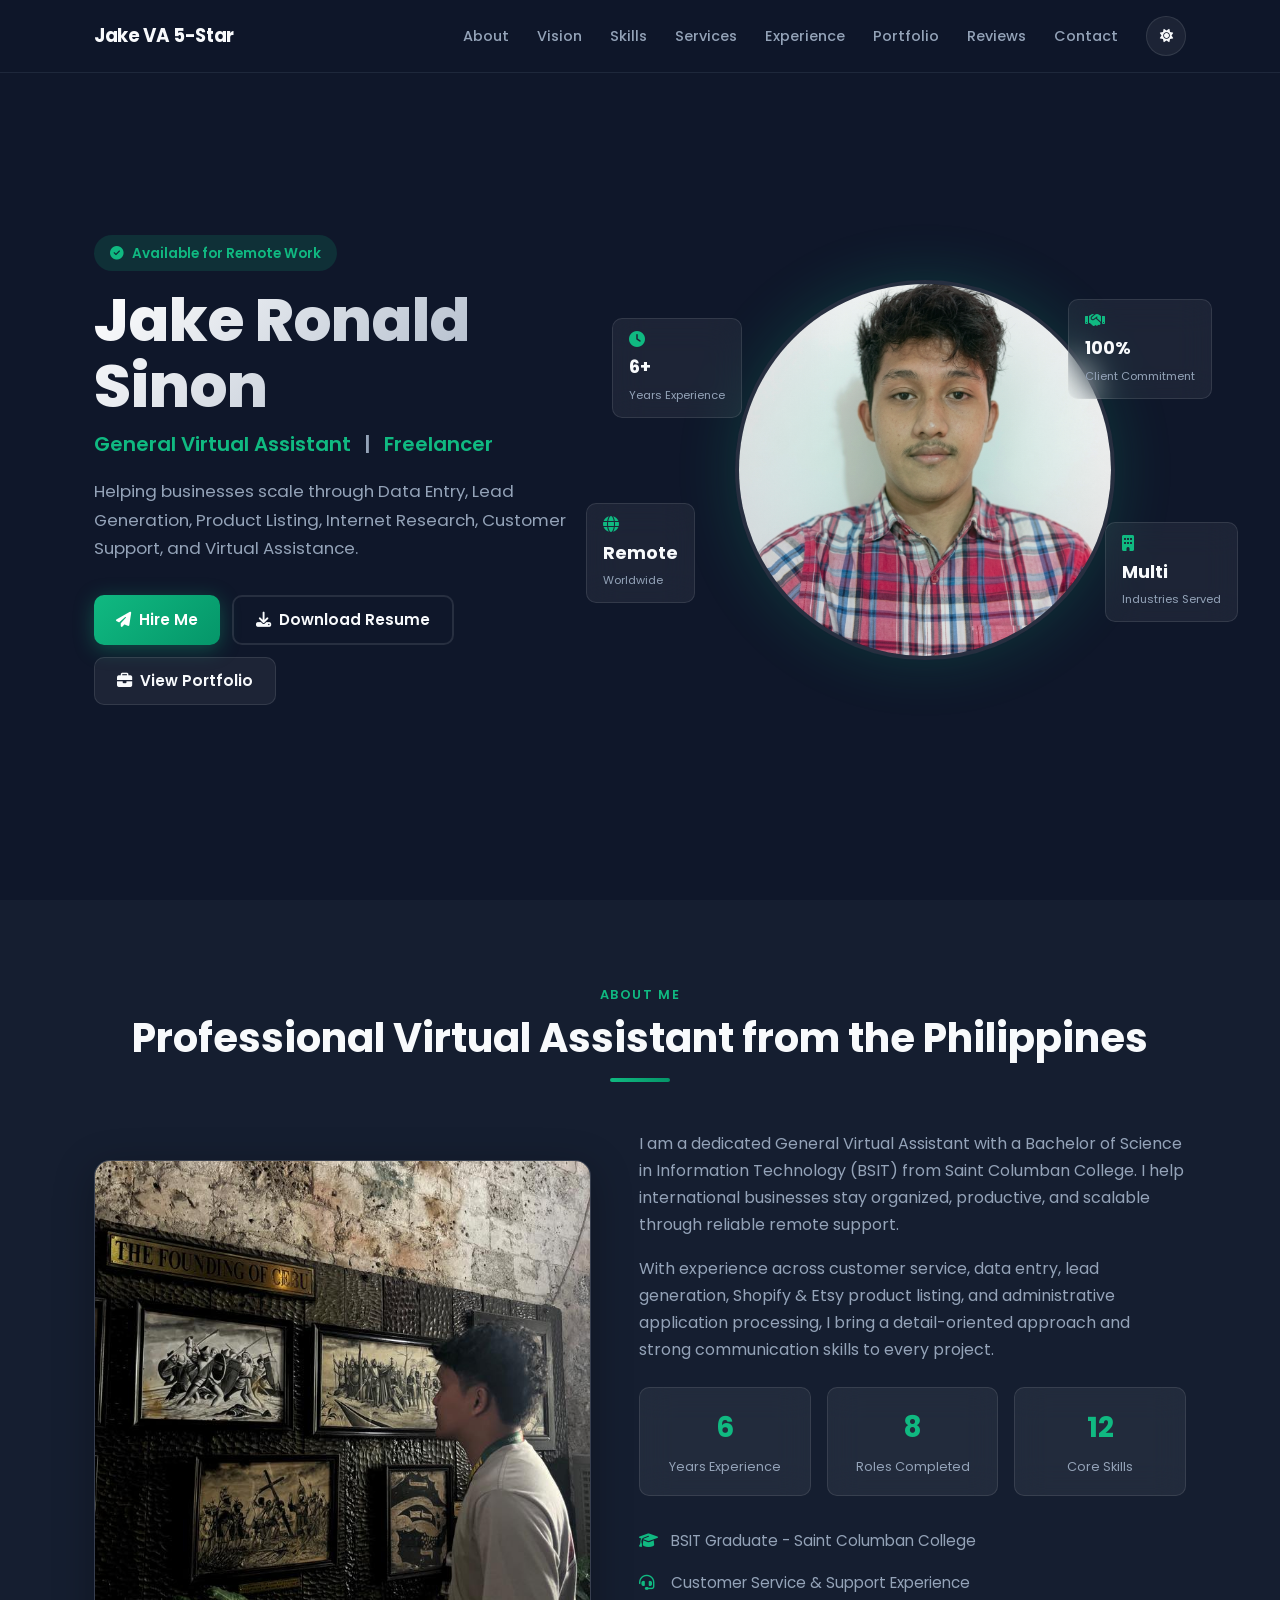
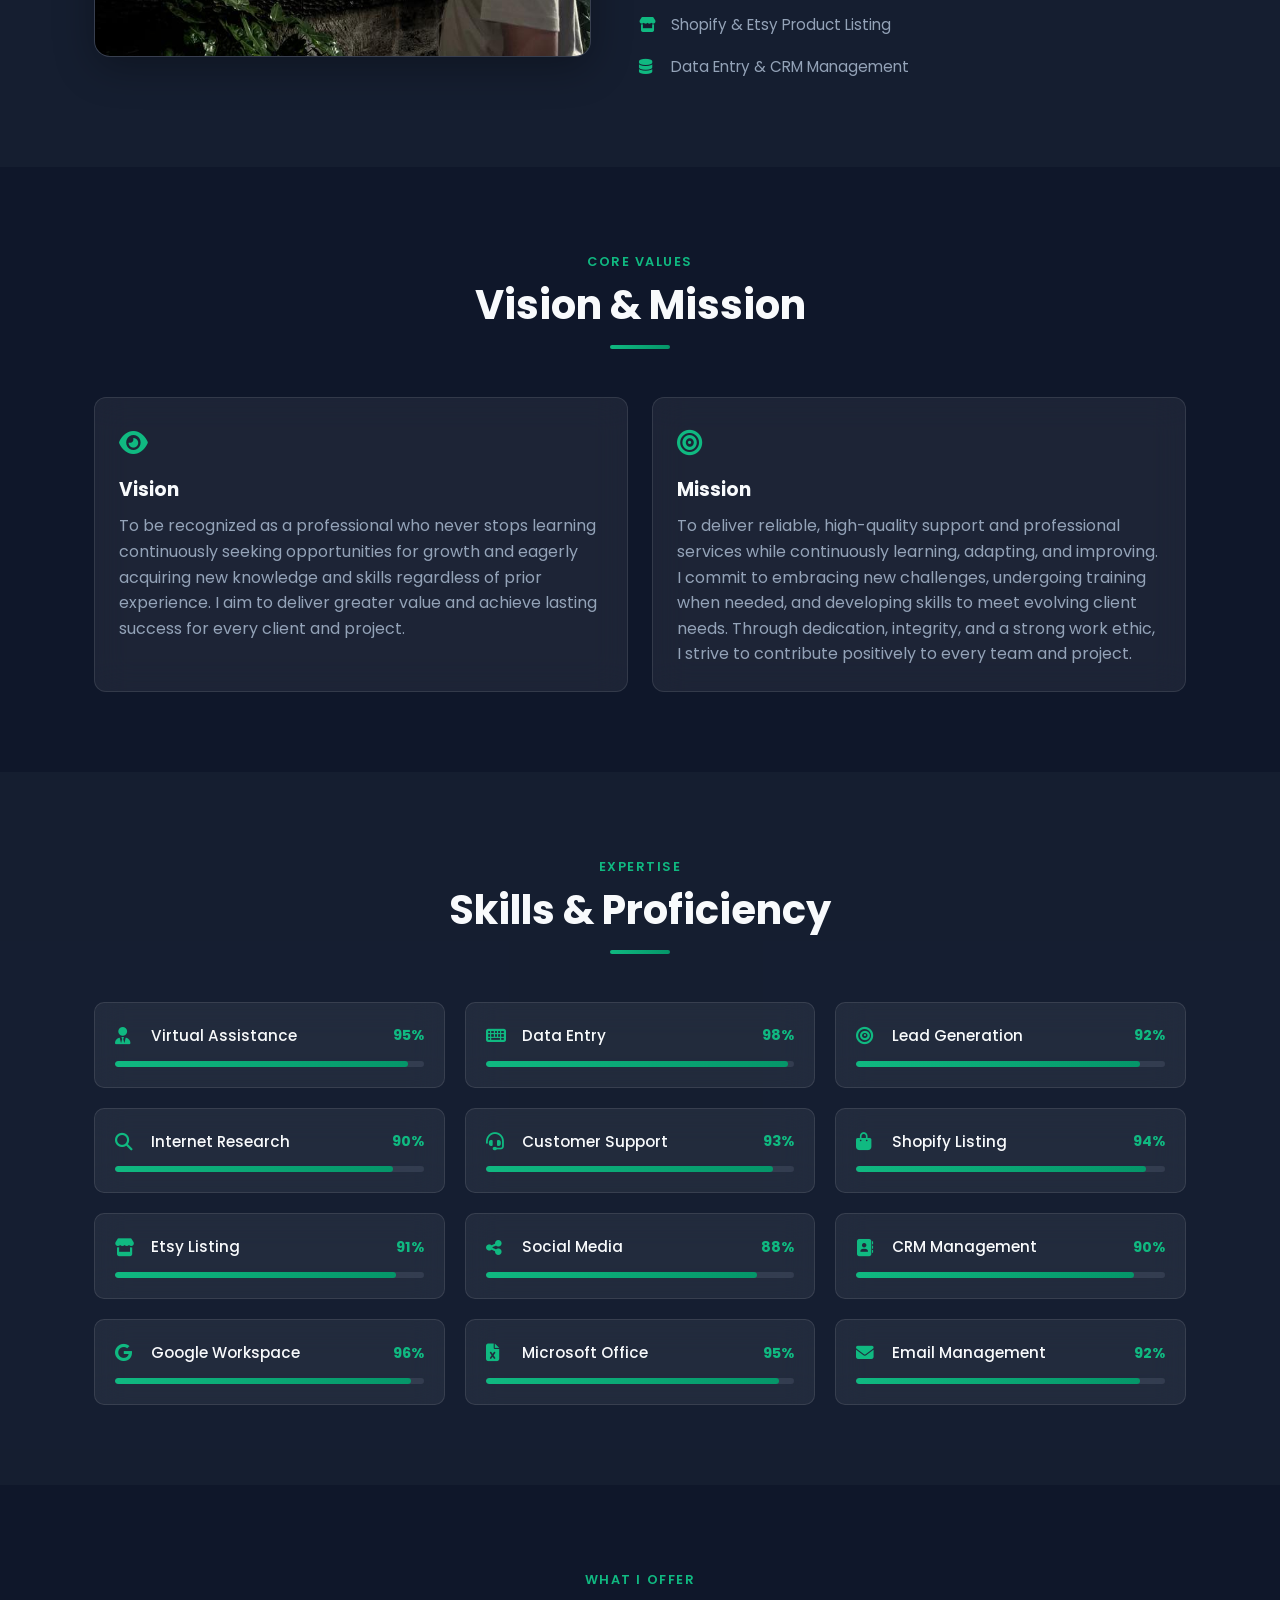
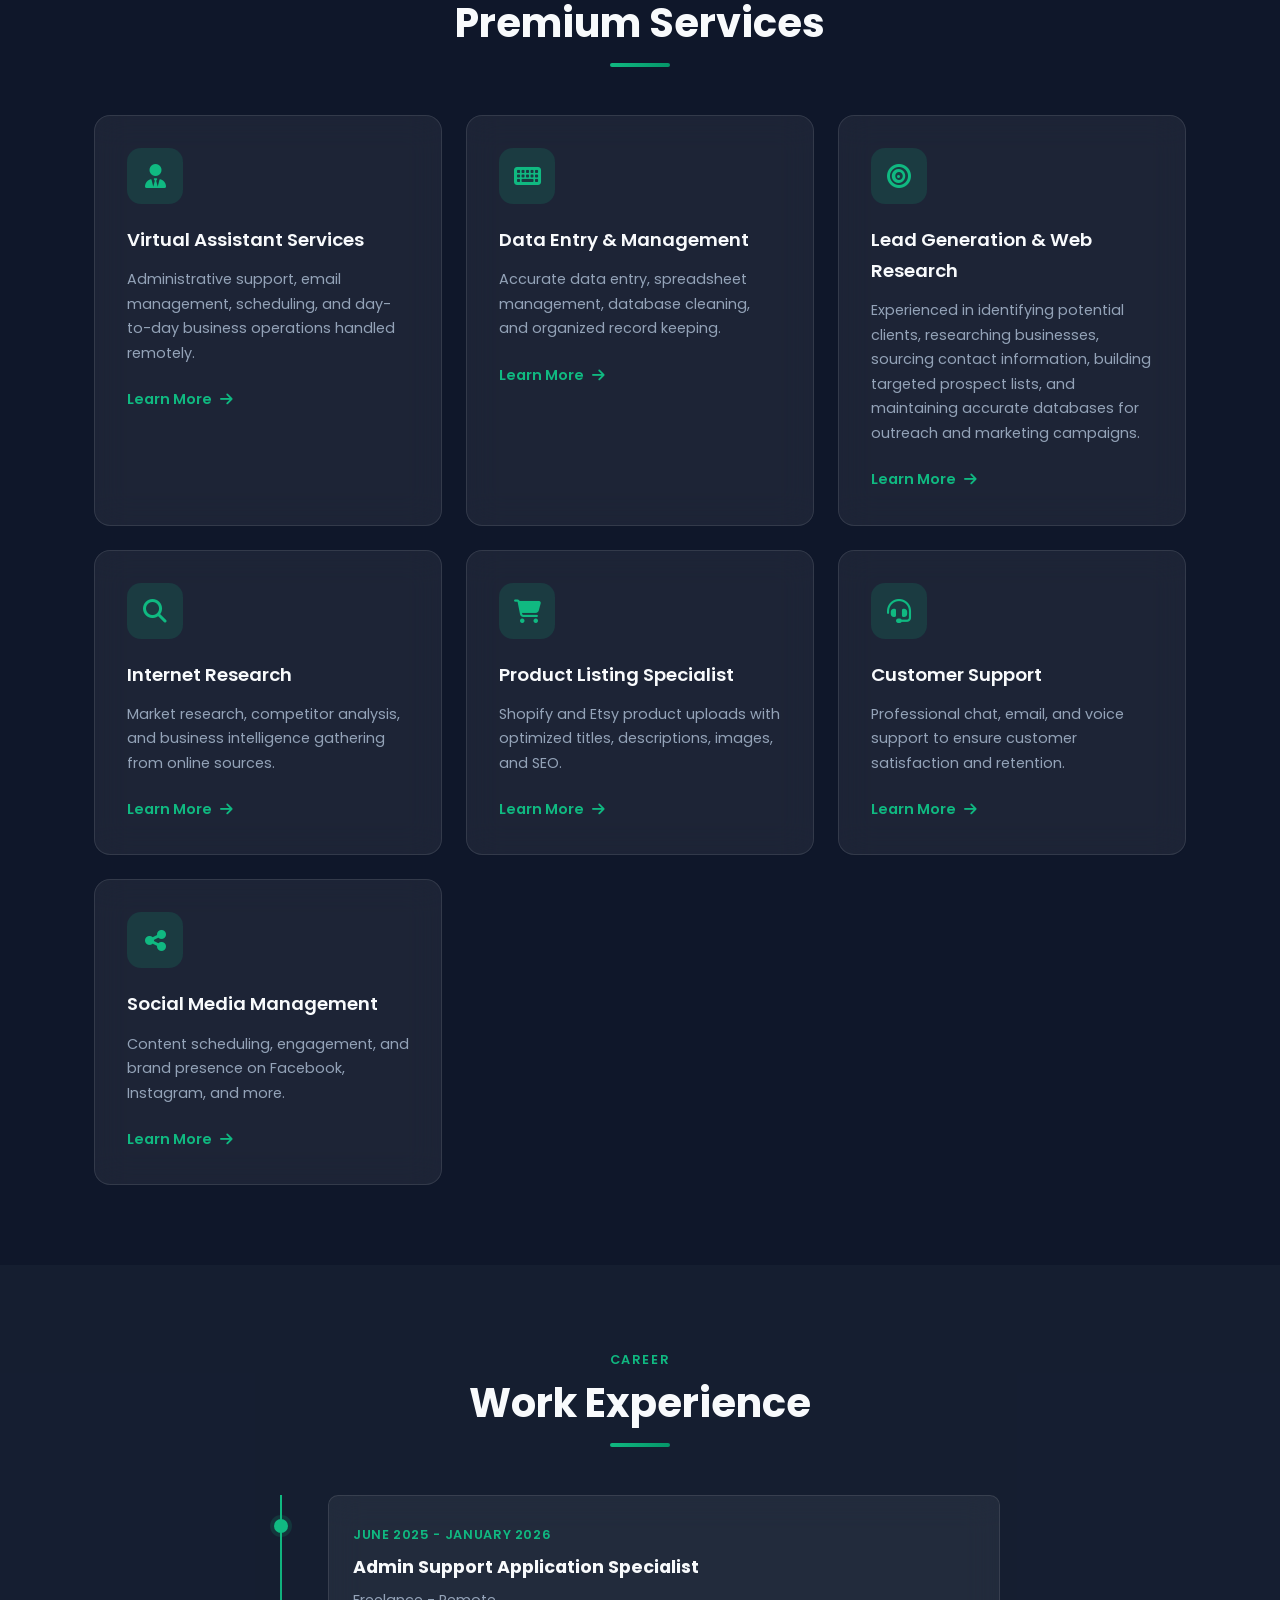
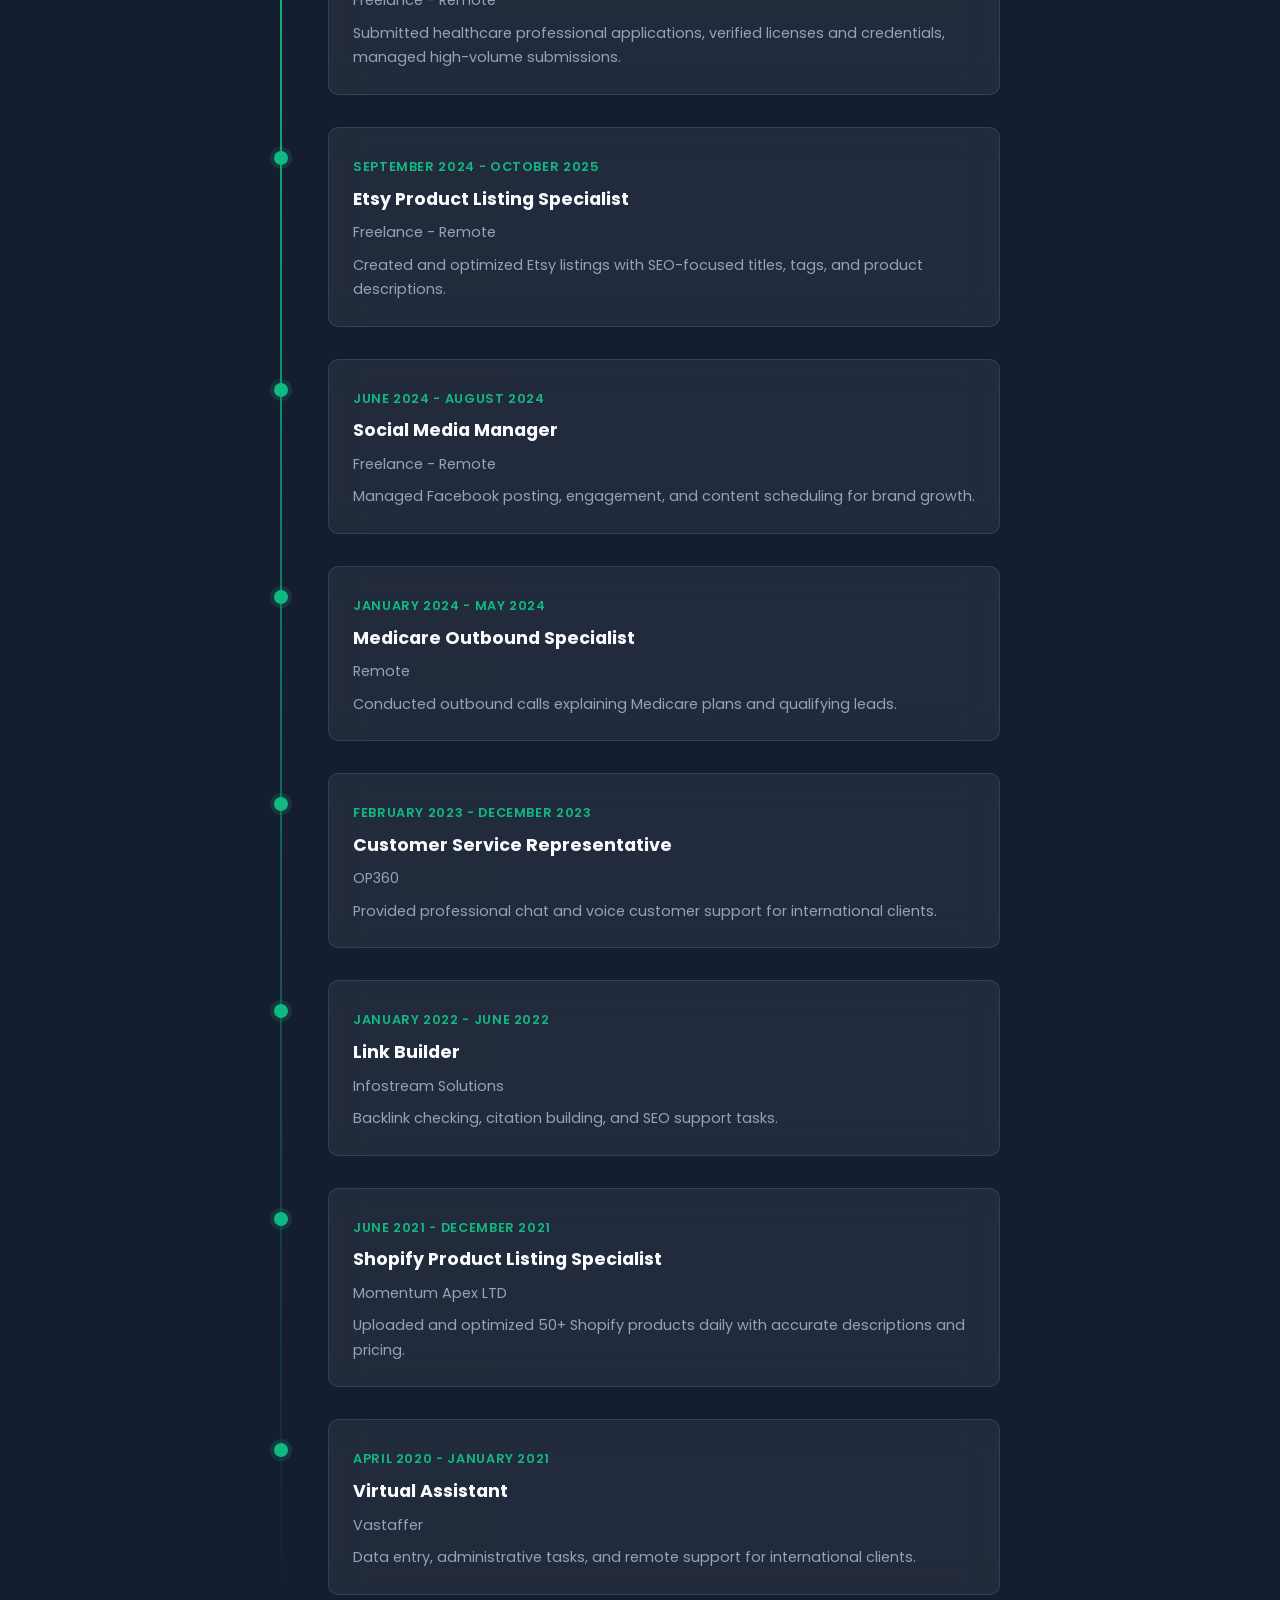
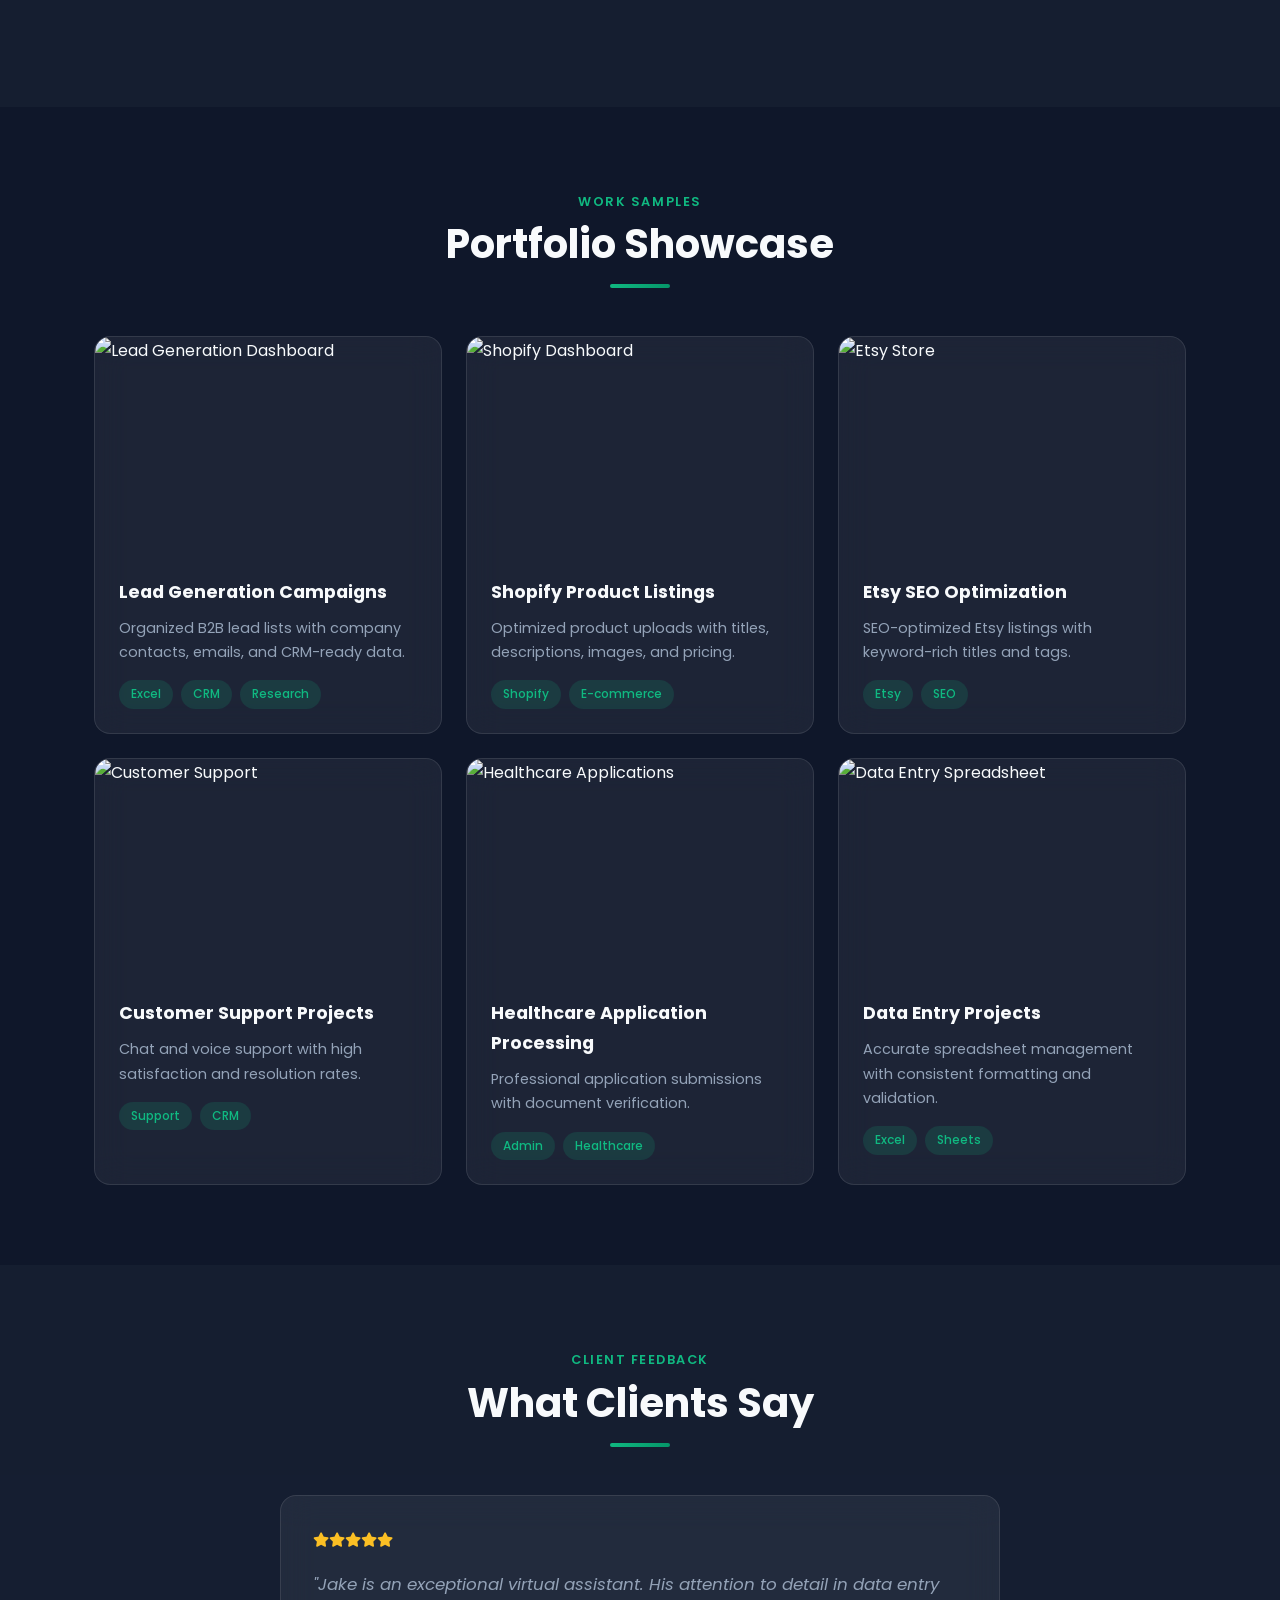
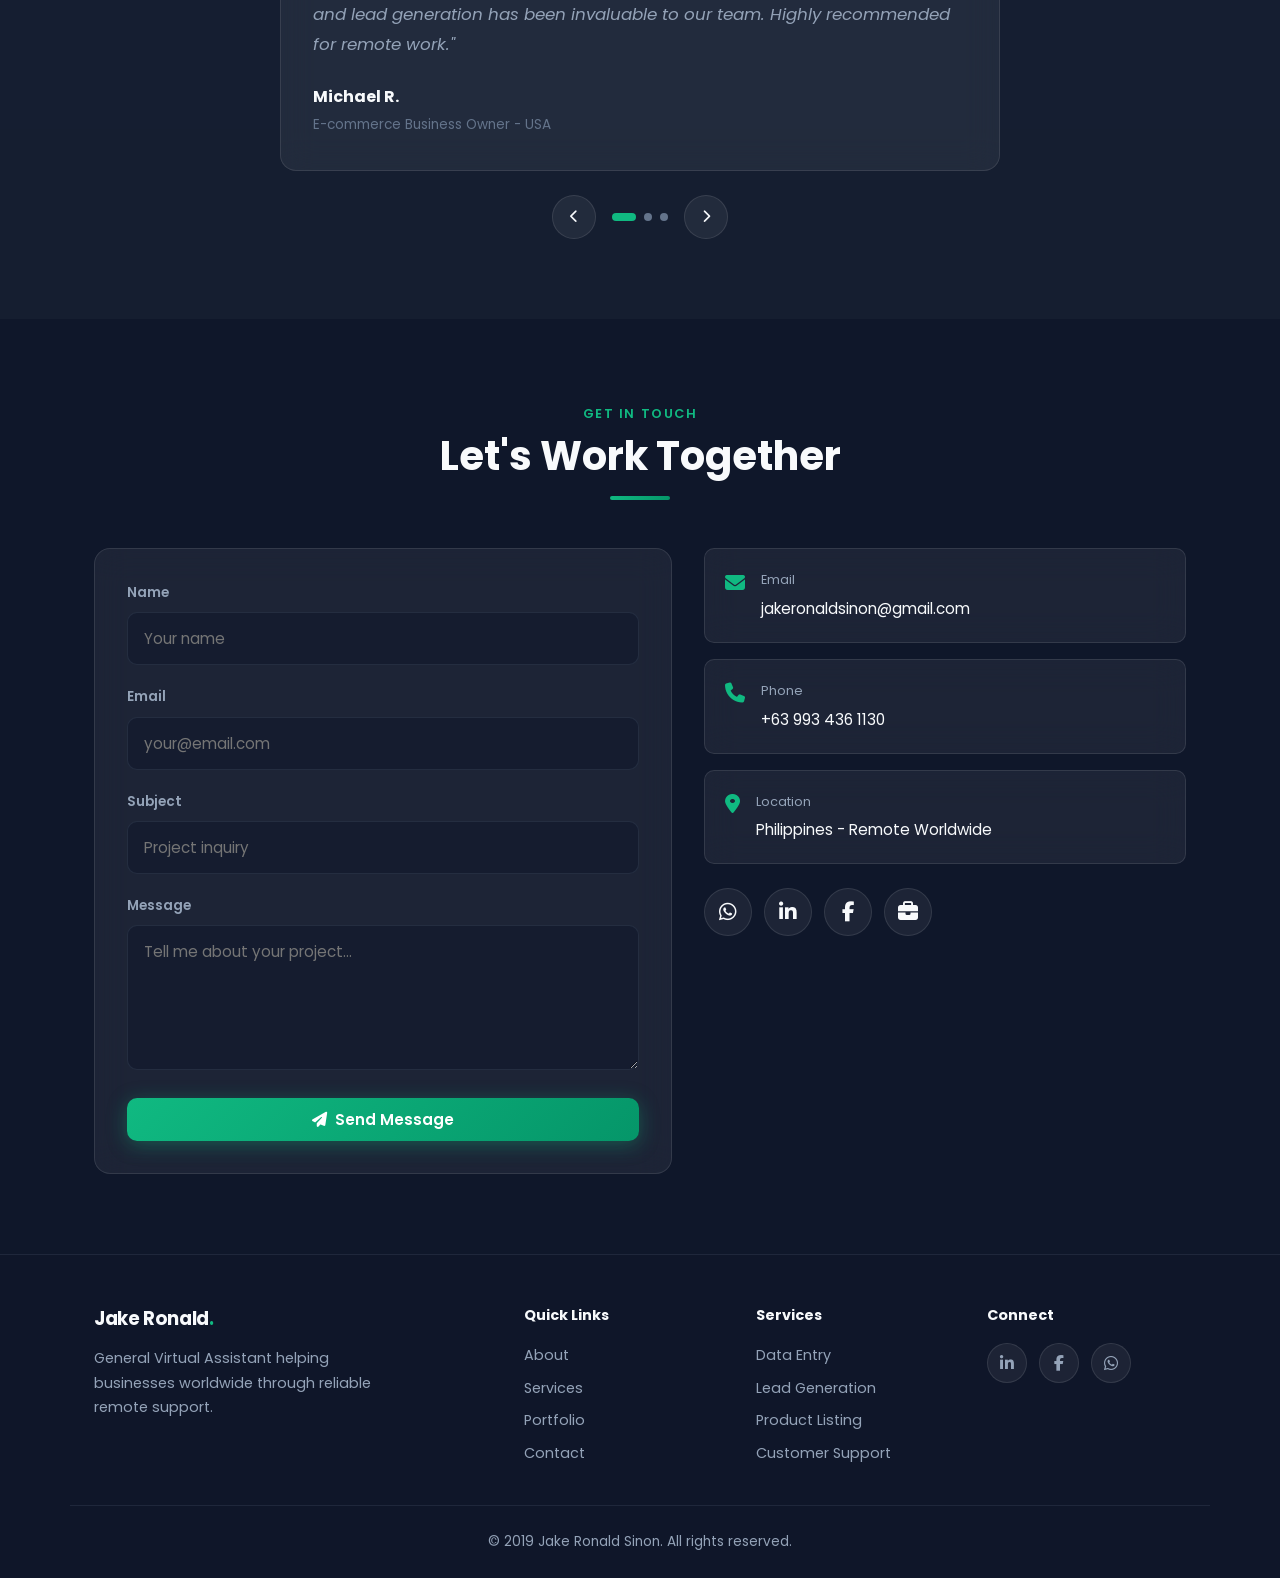
==== commit 288ffa28: "Fixed portfolio website errors" ====
--- a/index.html
+++ b/index.html
@@ -3,12 +3,12 @@
 <head>
   <meta charset="UTF-8">
   <meta name="viewport" content="width=device-width, initial-scale=1.0">
-  <meta name="description" content="Jake Ronald Sinon â€” General Virtual Assistant, Data Entry Specialist, Lead Generation & Product Listing Expert from the Philippines. Remote freelance services for international clients.">
+  <meta name="description" content="Jake Ronald Sinon - General Virtual Assistant, Data Entry Specialist, Lead Generation & Product Listing Expert from the Philippines. Remote freelance services for international clients.">
   <meta name="keywords" content="Virtual Assistant, Data Entry, Lead Generation, Shopify, Etsy, Customer Support, Freelancer Philippines">
   <meta name="author" content="Jake Ronald Sinon">
   <meta name="robots" content="index, follow">
   <meta property="og:title" content="Jake Ronald Sinon | General Virtual Assistant">
-  <meta property="og:description" content="Premium remote VA services â€” Data Entry, Lead Generation, Product Listing, Customer Support & more.">
+  <meta property="og:description" content="Premium remote VA services - Data Entry, Lead Generation, Product Listing, Customer Support & more.">
   <meta property="og:type" content="website">
   <meta property="og:url" content="https://jakeronaldsinon.com">
   <meta property="og:image" content="images/profile.png">
@@ -49,7 +49,7 @@
   <!-- Navigation -->
   <header class="header" id="header">
     <nav class="nav container">
-      <a href="#hero" class="nav-logo">Jake VA â­â­â­â­â­<span class="accent"></span></a>
+      <a href="#hero" class="nav-logo">Jake VA 5-Star<span class="accent"></span></a>
       <button class="nav-toggle" id="navToggle" aria-label="Toggle menu" aria-expanded="false">
         <span></span><span></span><span></span>
       </button>
@@ -87,7 +87,7 @@
       </div>
       <div class="hero-visual reveal">
         <div class="hero-image-wrap">
-          <img src="images/profile.png" alt="Jake Ronald Sinon â€” Virtual Assistant" width="420" height="420" loading="eager">
+          <img src="images/profile.png" alt="Jake Ronald Sinon - Virtual Assistant" width="420" height="420" loading="eager">
           <div class="hero-image-glow"></div>
         </div>
         <div class="stat-card stat-card-1 glass">
@@ -139,7 +139,7 @@
             </div>
           </div>
           <ul class="about-highlights">
-            <li><i class="fas fa-graduation-cap"></i> BSIT Graduate â€” Saint Columban College</li>
+            <li><i class="fas fa-graduation-cap"></i> BSIT Graduate - Saint Columban College</li>
             <li><i class="fas fa-headset"></i> Customer Service & Support Experience</li>
             <li><i class="fas fa-store"></i> Shopify & Etsy Product Listing</li>
             <li><i class="fas fa-database"></i> Data Entry & CRM Management</li>
@@ -304,34 +304,34 @@
         <article class="timeline-item reveal">
           <div class="timeline-dot"></div>
           <div class="timeline-content glass">
-            <span class="timeline-date">June 2025 â€“ January 2026</span>
+            <span class="timeline-date">June 2025 - January 2026</span>
             <h3>Admin Support Application Specialist</h3>
-            <p class="timeline-company">Freelance Â· Remote</p>
+            <p class="timeline-company">Freelance - Remote</p>
             <p>Submitted healthcare professional applications, verified licenses and credentials, managed high-volume submissions.</p>
           </div>
         </article>
         <article class="timeline-item reveal">
           <div class="timeline-dot"></div>
           <div class="timeline-content glass">
-            <span class="timeline-date">September 2024 â€“ October 2025</span>
+            <span class="timeline-date">September 2024 - October 2025</span>
             <h3>Etsy Product Listing Specialist</h3>
-            <p class="timeline-company">Freelance Â· Remote</p>
+            <p class="timeline-company">Freelance - Remote</p>
             <p>Created and optimized Etsy listings with SEO-focused titles, tags, and product descriptions.</p>
           </div>
         </article>
         <article class="timeline-item reveal">
           <div class="timeline-dot"></div>
           <div class="timeline-content glass">
-            <span class="timeline-date">June 2024 â€“ August 2024</span>
+            <span class="timeline-date">June 2024 - August 2024</span>
             <h3>Social Media Manager</h3>
-            <p class="timeline-company">Freelance Â· Remote</p>
+            <p class="timeline-company">Freelance - Remote</p>
             <p>Managed Facebook posting, engagement, and content scheduling for brand growth.</p>
           </div>
         </article>
         <article class="timeline-item reveal">
           <div class="timeline-dot"></div>
           <div class="timeline-content glass">
-            <span class="timeline-date">January 2024 â€“ May 2024</span>
+            <span class="timeline-date">January 2024 - May 2024</span>
             <h3>Medicare Outbound Specialist</h3>
             <p class="timeline-company">Remote</p>
             <p>Conducted outbound calls explaining Medicare plans and qualifying leads.</p>
@@ -340,7 +340,7 @@
         <article class="timeline-item reveal">
           <div class="timeline-dot"></div>
           <div class="timeline-content glass">
-            <span class="timeline-date">February 2023 â€“ December 2023</span>
+            <span class="timeline-date">February 2023 - December 2023</span>
             <h3>Customer Service Representative</h3>
             <p class="timeline-company">OP360</p>
             <p>Provided professional chat and voice customer support for international clients.</p>
@@ -349,7 +349,7 @@
         <article class="timeline-item reveal">
           <div class="timeline-dot"></div>
           <div class="timeline-content glass">
-            <span class="timeline-date">January 2022 â€“ June 2022</span>
+            <span class="timeline-date">January 2022 - June 2022</span>
             <h3>Link Builder</h3>
             <p class="timeline-company">Infostream Solutions</p>
             <p>Backlink checking, citation building, and SEO support tasks.</p>
@@ -358,7 +358,7 @@
         <article class="timeline-item reveal">
           <div class="timeline-dot"></div>
           <div class="timeline-content glass">
-            <span class="timeline-date">June 2021 â€“ December 2021</span>
+            <span class="timeline-date">June 2021 - December 2021</span>
             <h3>Shopify Product Listing Specialist</h3>
             <p class="timeline-company">Momentum Apex LTD</p>
             <p>Uploaded and optimized 50+ Shopify products daily with accurate descriptions and pricing.</p>
@@ -367,7 +367,7 @@
         <article class="timeline-item reveal">
           <div class="timeline-dot"></div>
           <div class="timeline-content glass">
-            <span class="timeline-date">April 2020 â€“ January 2021</span>
+            <span class="timeline-date">April 2020 - January 2021</span>
             <h3>Virtual Assistant</h3>
             <p class="timeline-company">Vastaffer</p>
             <p>Data entry, administrative tasks, and remote support for international clients.</p>
@@ -462,21 +462,21 @@
             <div class="testimonial-stars"><i class="fas fa-star"></i><i class="fas fa-star"></i><i class="fas fa-star"></i><i class="fas fa-star"></i><i class="fas fa-star"></i></div>
             <p>"Jake is an exceptional virtual assistant. His attention to detail in data entry and lead generation has been invaluable to our team. Highly recommended for remote work."</p>
             <div class="testimonial-author">
-              <strong>Michael R.</strong><span>E-commerce Business Owner Â· USA</span>
+              <strong>Michael R.</strong><span>E-commerce Business Owner - USA</span>
             </div>
           </article>
           <article class="testimonial-card glass">
             <div class="testimonial-stars"><i class="fas fa-star"></i><i class="fas fa-star"></i><i class="fas fa-star"></i><i class="fas fa-star"></i><i class="fas fa-star"></i></div>
             <p>"Reliable, professional, and always delivers on time. Jake handled our Shopify product listings flawlessly and improved our store's presentation significantly."</p>
             <div class="testimonial-author">
-              <strong>Sarah L.</strong><span>Shopify Store Manager Â· Australia</span>
+              <strong>Sarah L.</strong><span>Shopify Store Manager - Australia</span>
             </div>
           </article>
           <article class="testimonial-card glass">
             <div class="testimonial-stars"><i class="fas fa-star"></i><i class="fas fa-star"></i><i class="fas fa-star"></i><i class="fas fa-star"></i><i class="fas fa-star"></i></div>
             <p>"Great communication skills and strong work ethic. Jake's customer support work exceeded our expectations. We continue to work with him on ongoing projects."</p>
             <div class="testimonial-author">
-              <strong>David K.</strong><span>Operations Manager Â· UK</span>
+              <strong>David K.</strong><span>Operations Manager - UK</span>
             </div>
           </article>
         </div>
@@ -528,7 +528,7 @@
           </div>
           <div class="contact-card glass">
             <i class="fas fa-location-dot"></i>
-            <div><span>Location</span><p>Philippines Â· Remote Worldwide</p></div>
+            <div><span>Location</span><p>Philippines - Remote Worldwide</p></div>
           </div>
           <div class="contact-social">
             <a href="https://wa.me/639934361130" target="_blank" rel="noopener" class="social-btn whatsapp" aria-label="WhatsApp"><i class="fab fa-whatsapp"></i></a>
--- a/style.css
+++ b/style.css
@@ -1,6 +1,6 @@
 ﻿/* ============================================
-  Jake Ronald Sinon â€” Premium Portfolio
-  Dark Blue #0F172A Â· White #FFFFFF Â· Emerald #10B981
+  Jake Ronald Sinon - Premium Portfolio
+  Dark Blue #0F172A - White #FFFFFF - Emerald #10B981
   ============================================ */
 
 :root {
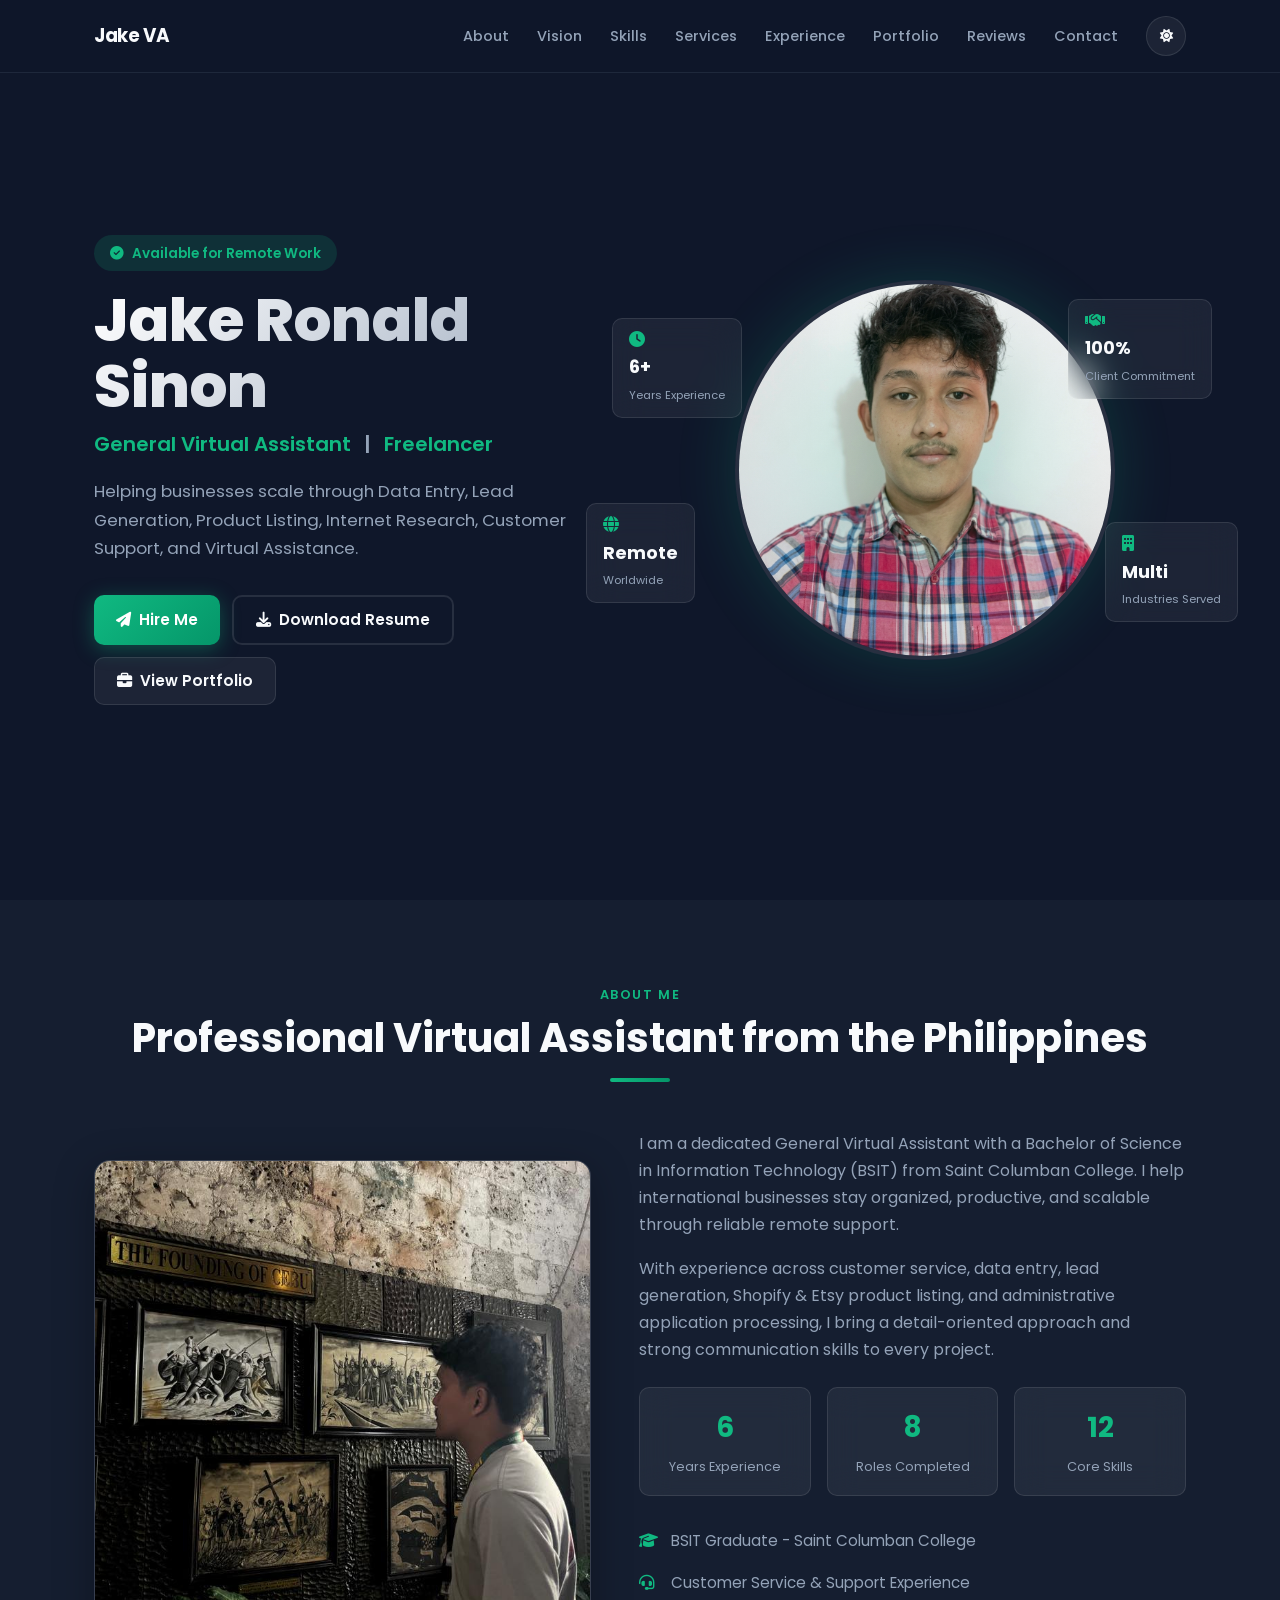
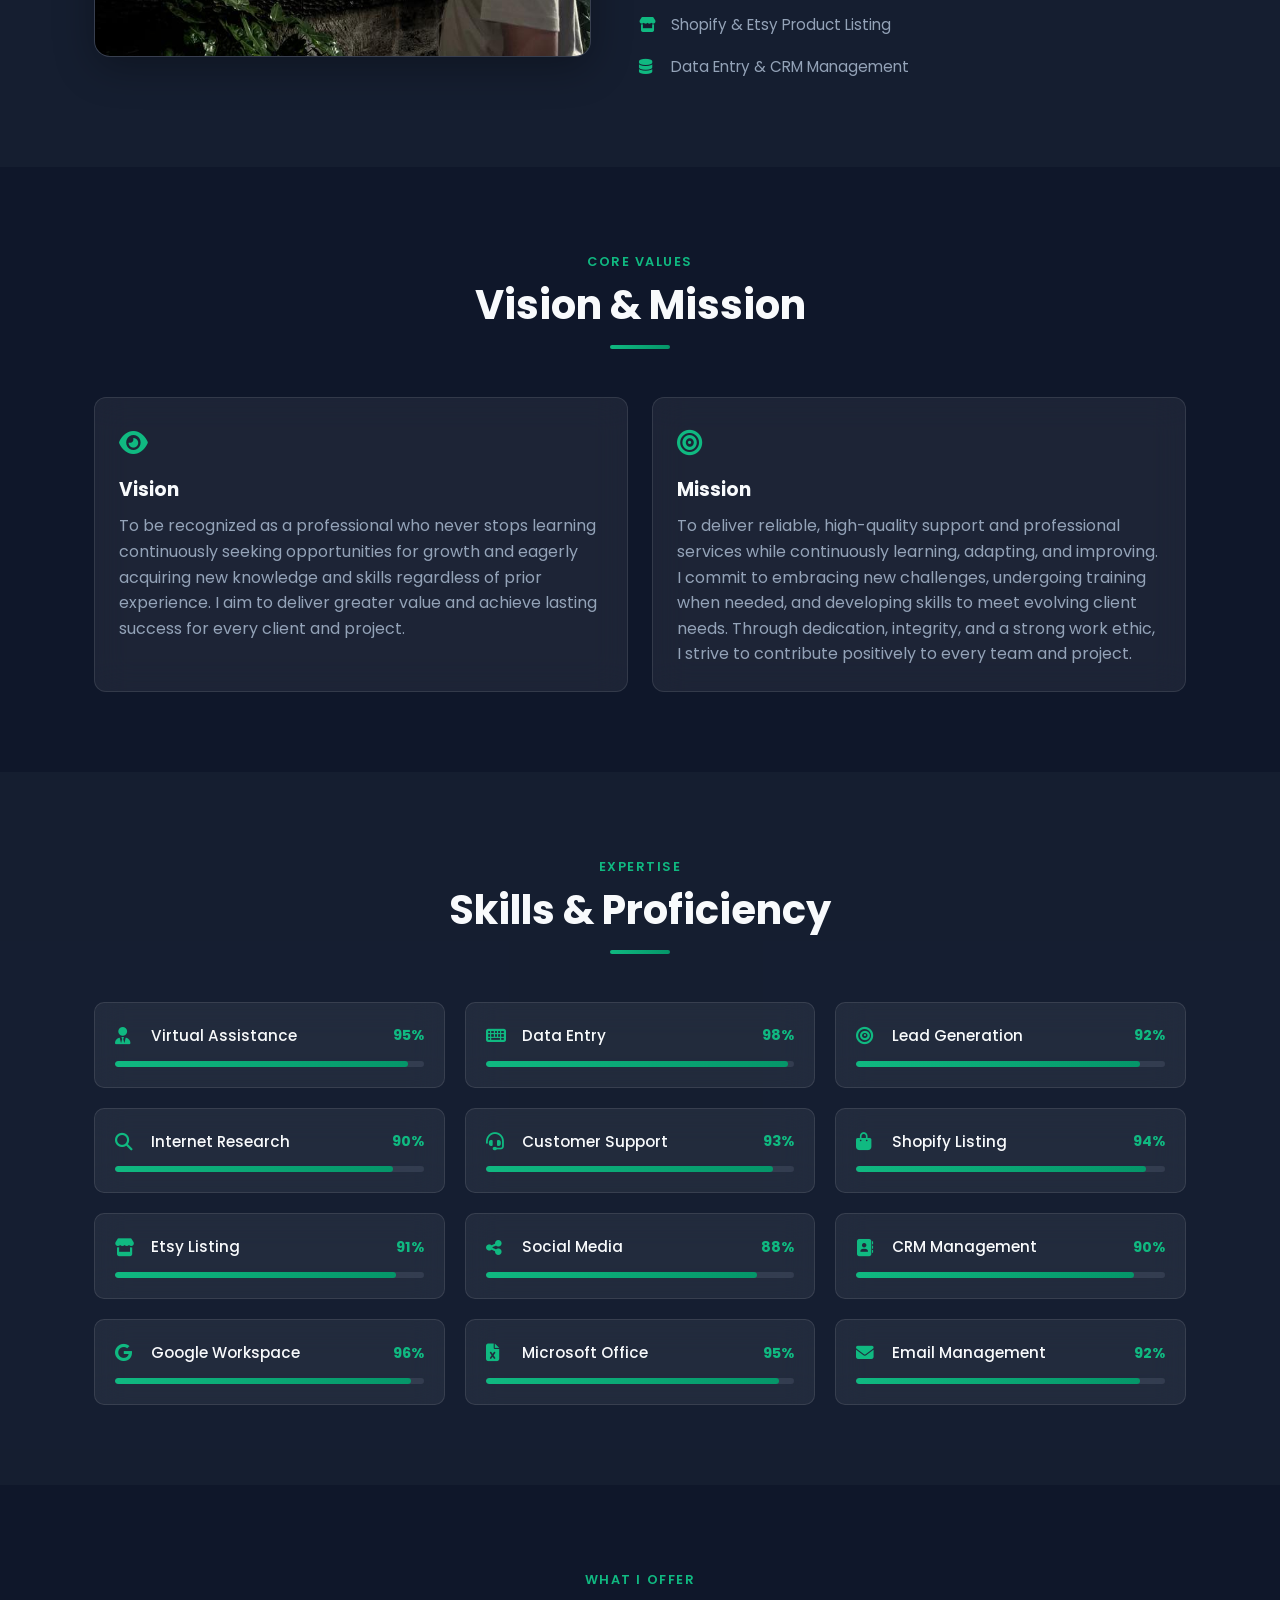
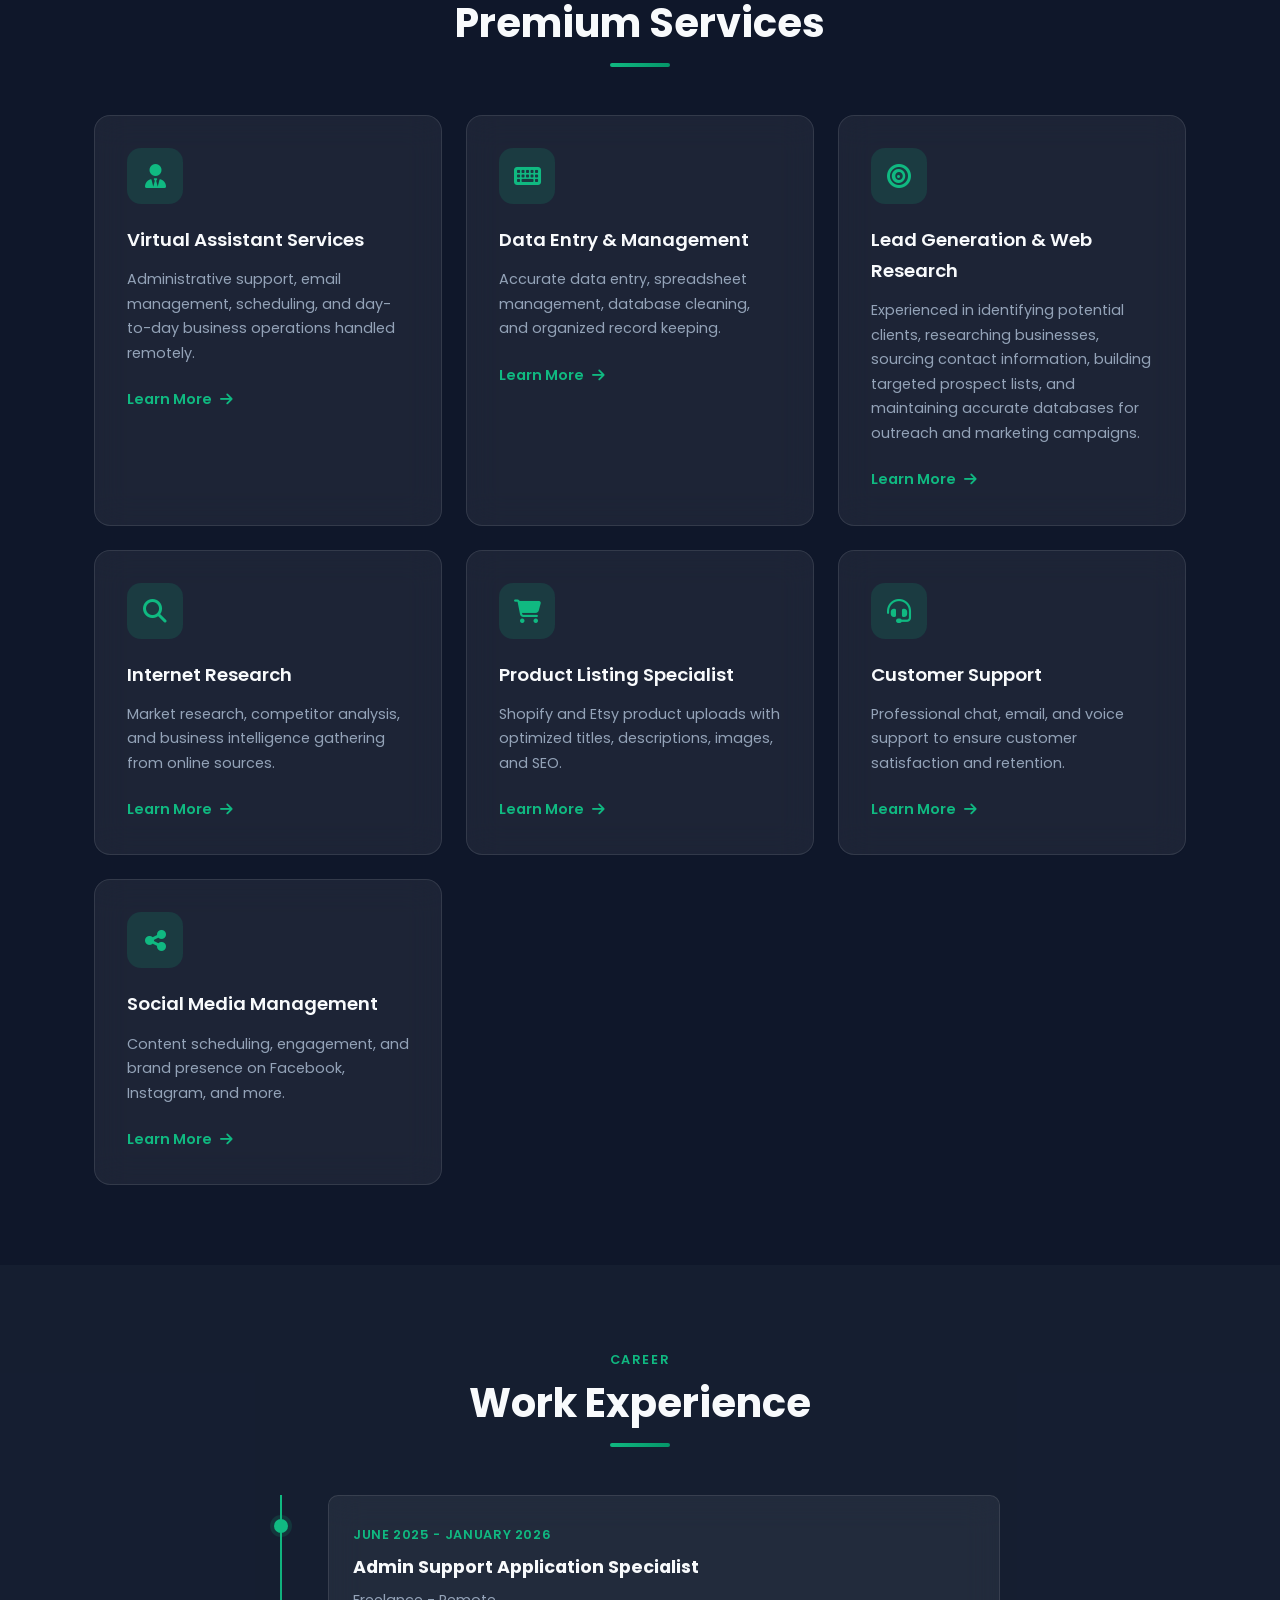
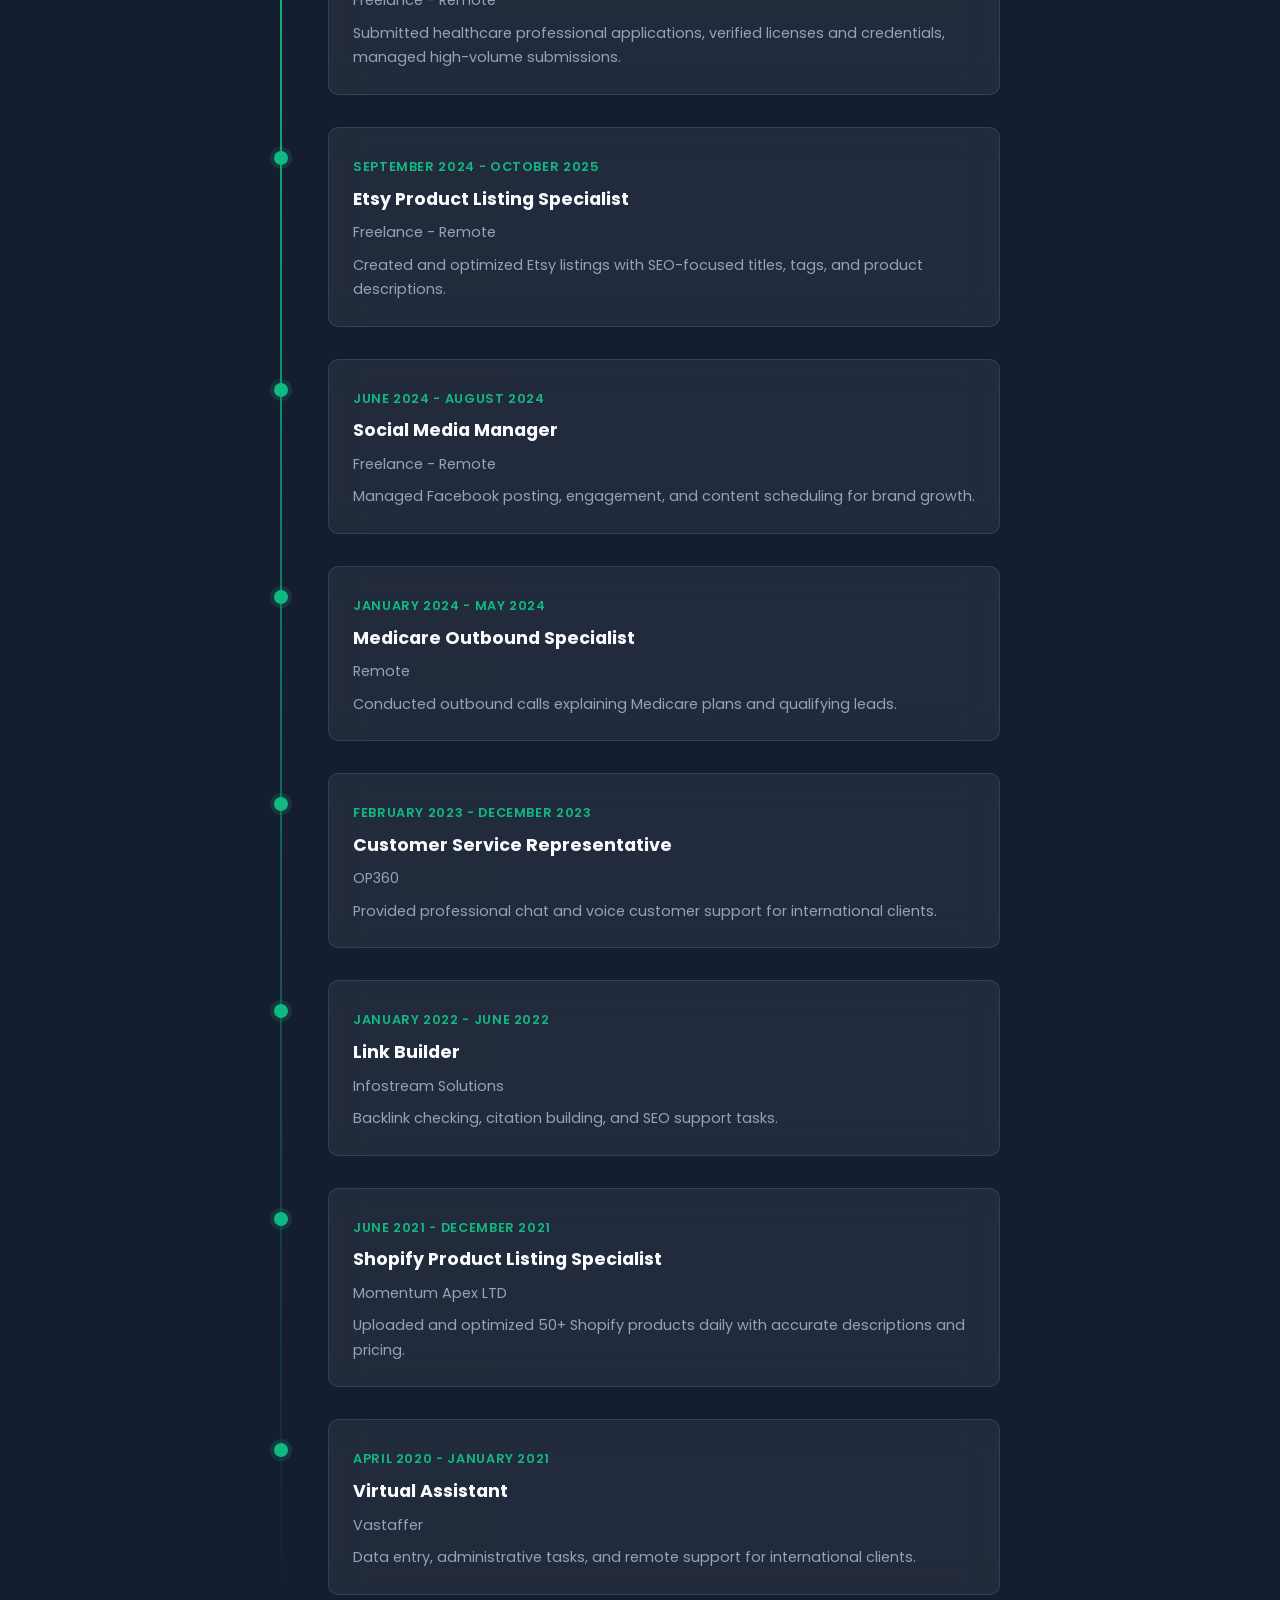
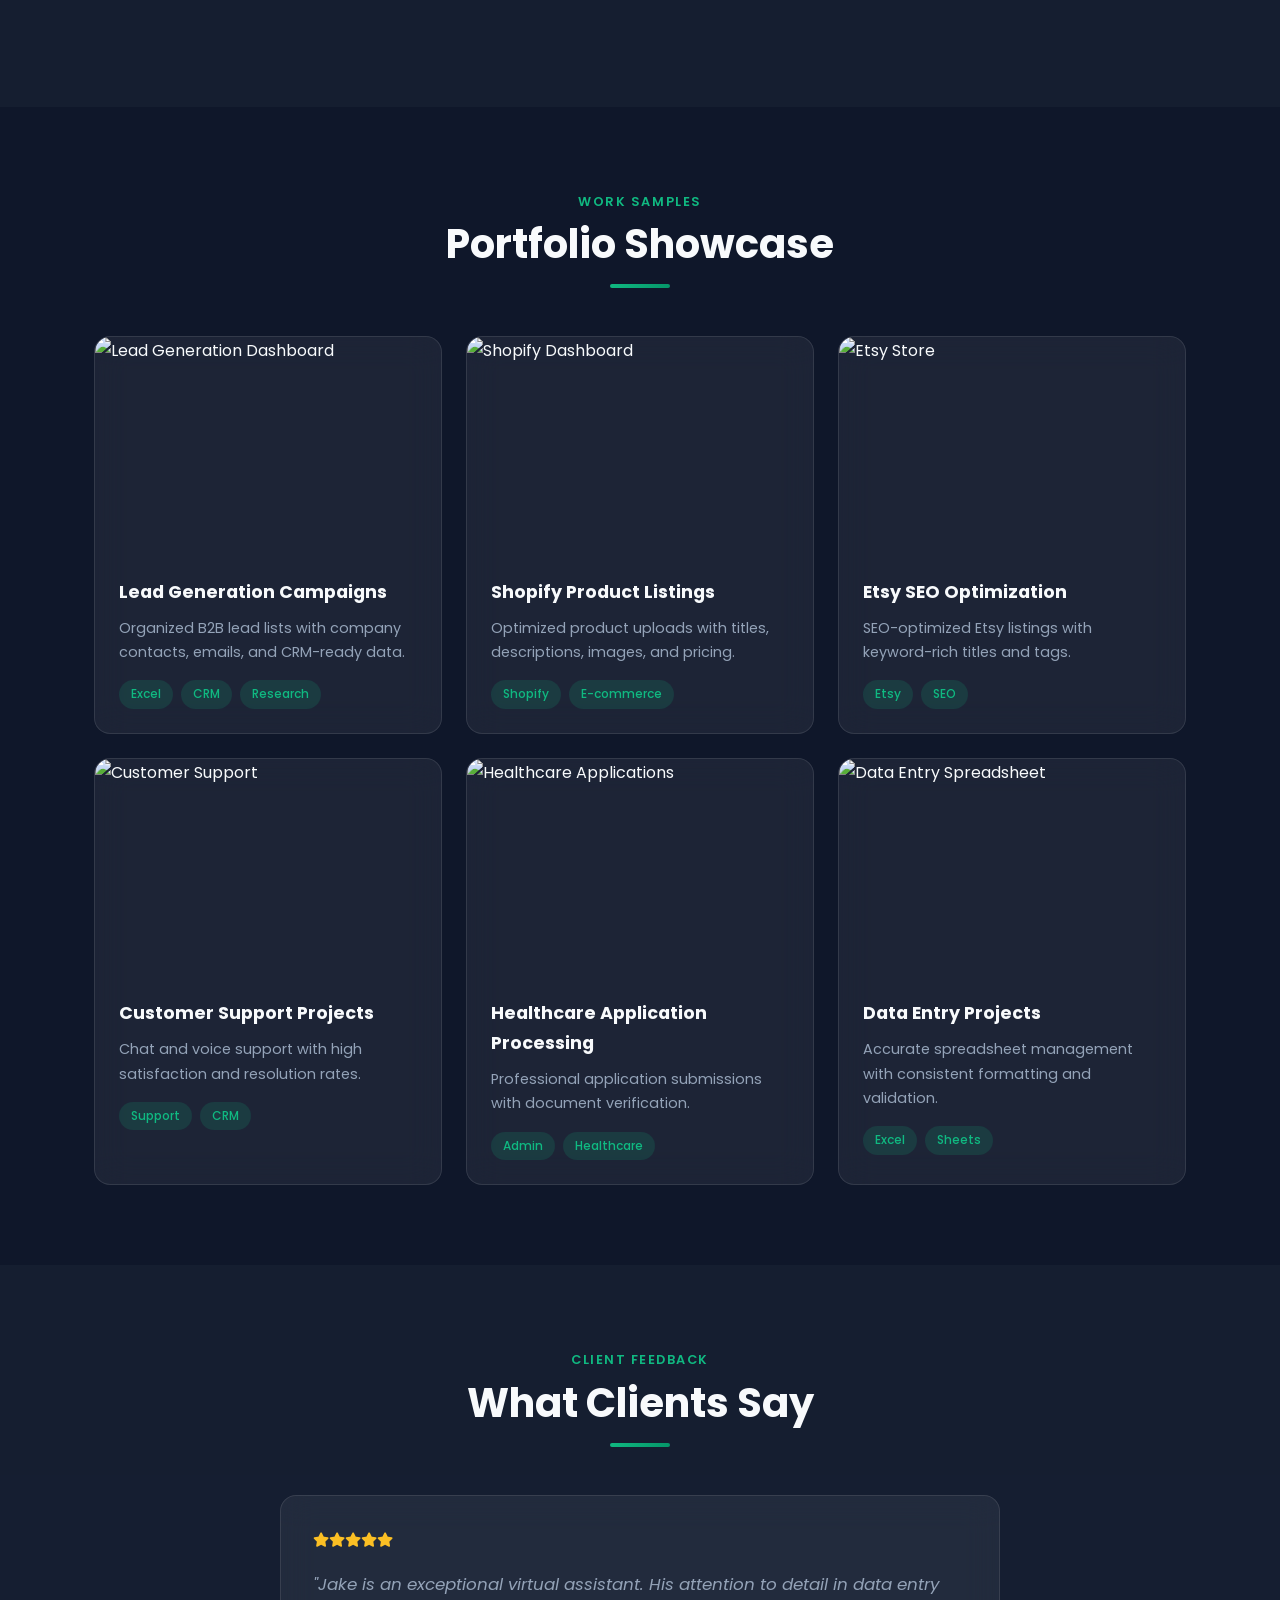
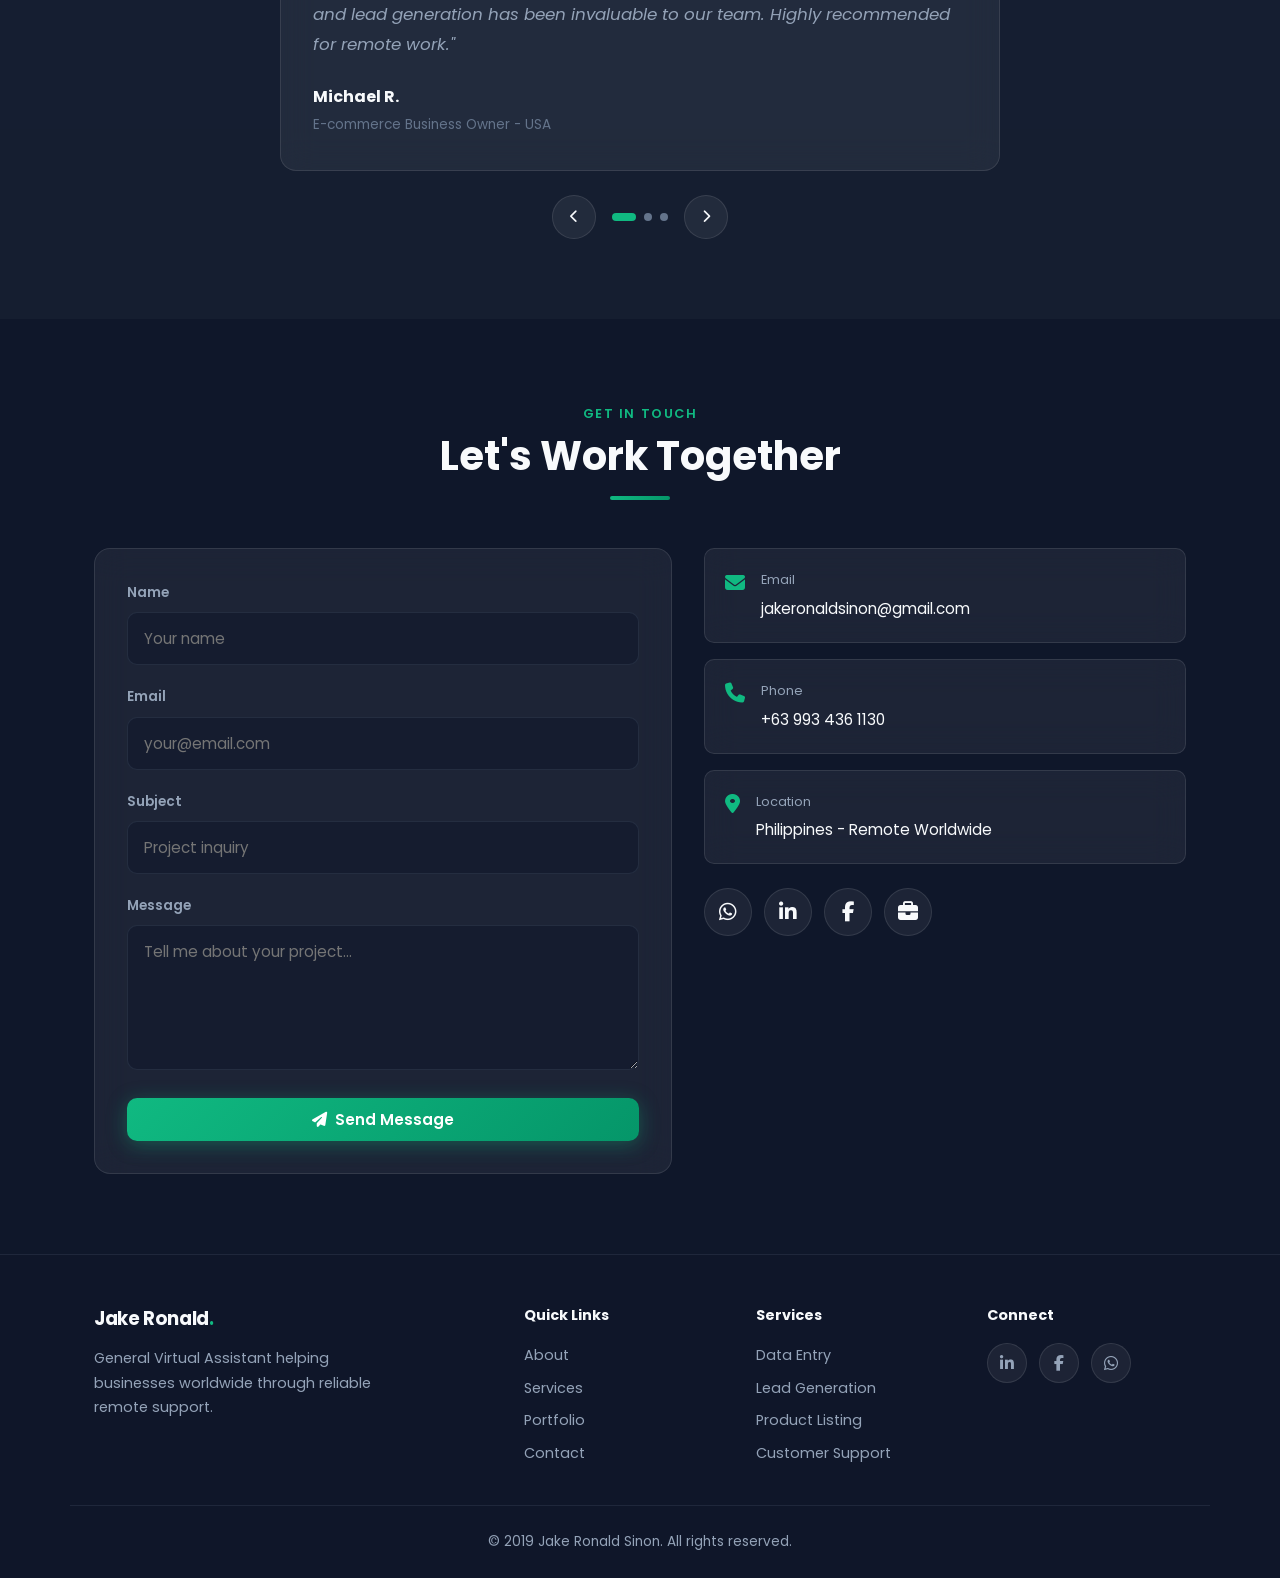
==== commit e745fa4a: "Update index.html" ====
--- a/index.html
+++ b/index.html
@@ -49,7 +49,7 @@
   <!-- Navigation -->
   <header class="header" id="header">
     <nav class="nav container">
-      <a href="#hero" class="nav-logo">Jake VA 5-Star<span class="accent"></span></a>
+      <a href="#hero" class="nav-logo">Jake VA <span class="accent"></span></a>
       <button class="nav-toggle" id="navToggle" aria-label="Toggle menu" aria-expanded="false">
         <span></span><span></span><span></span>
       </button>
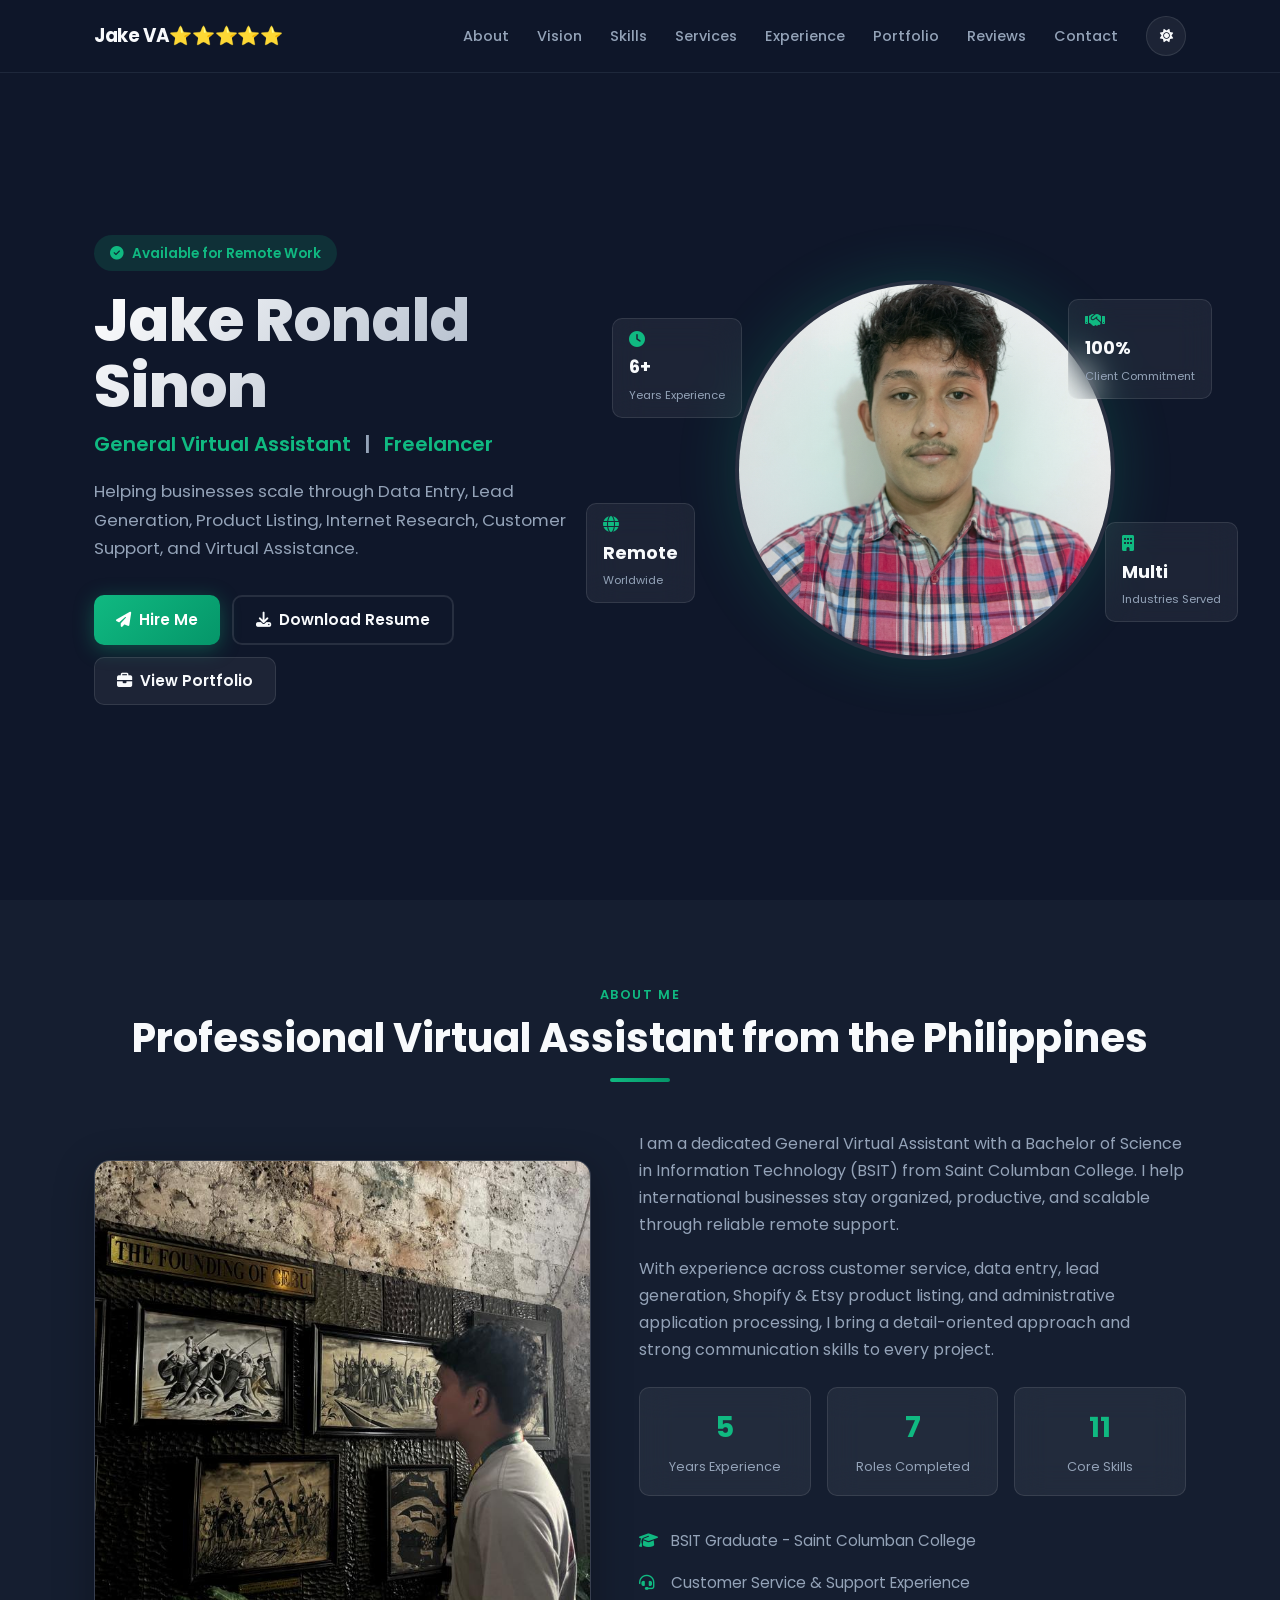
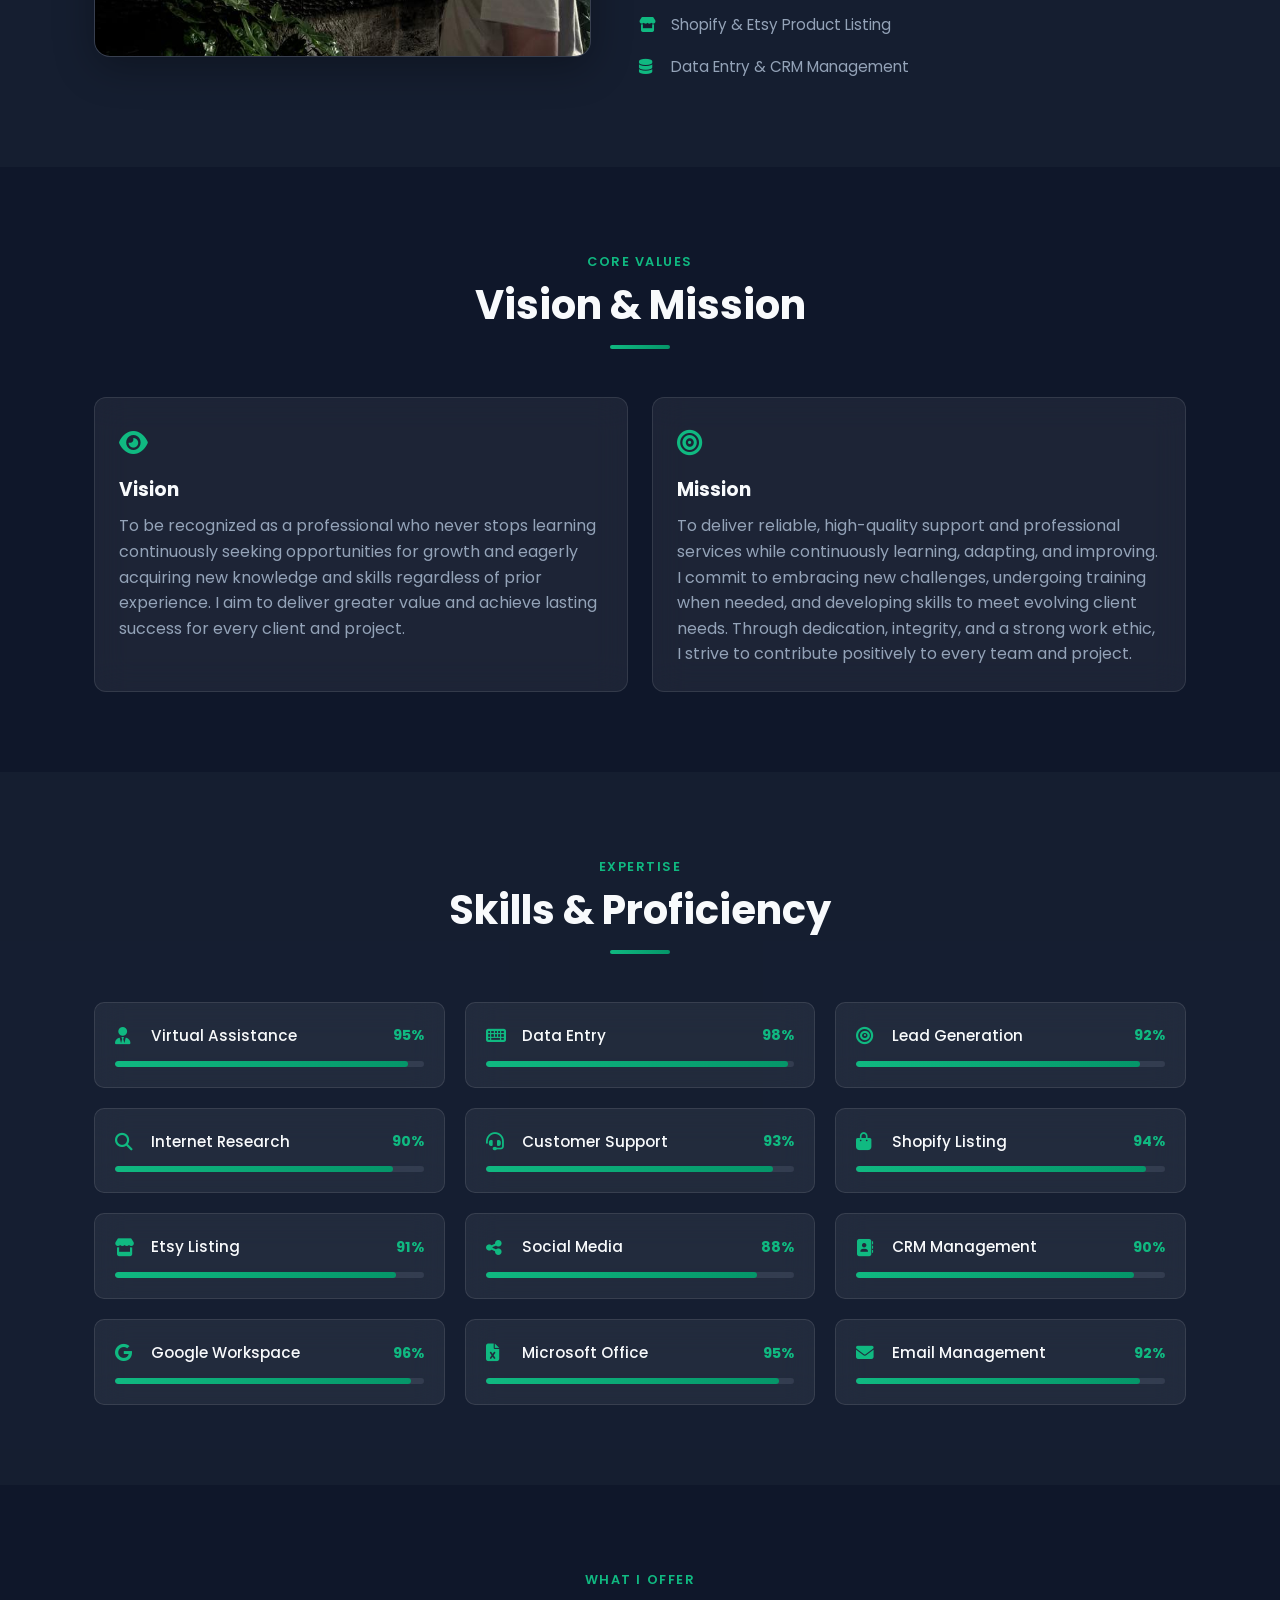
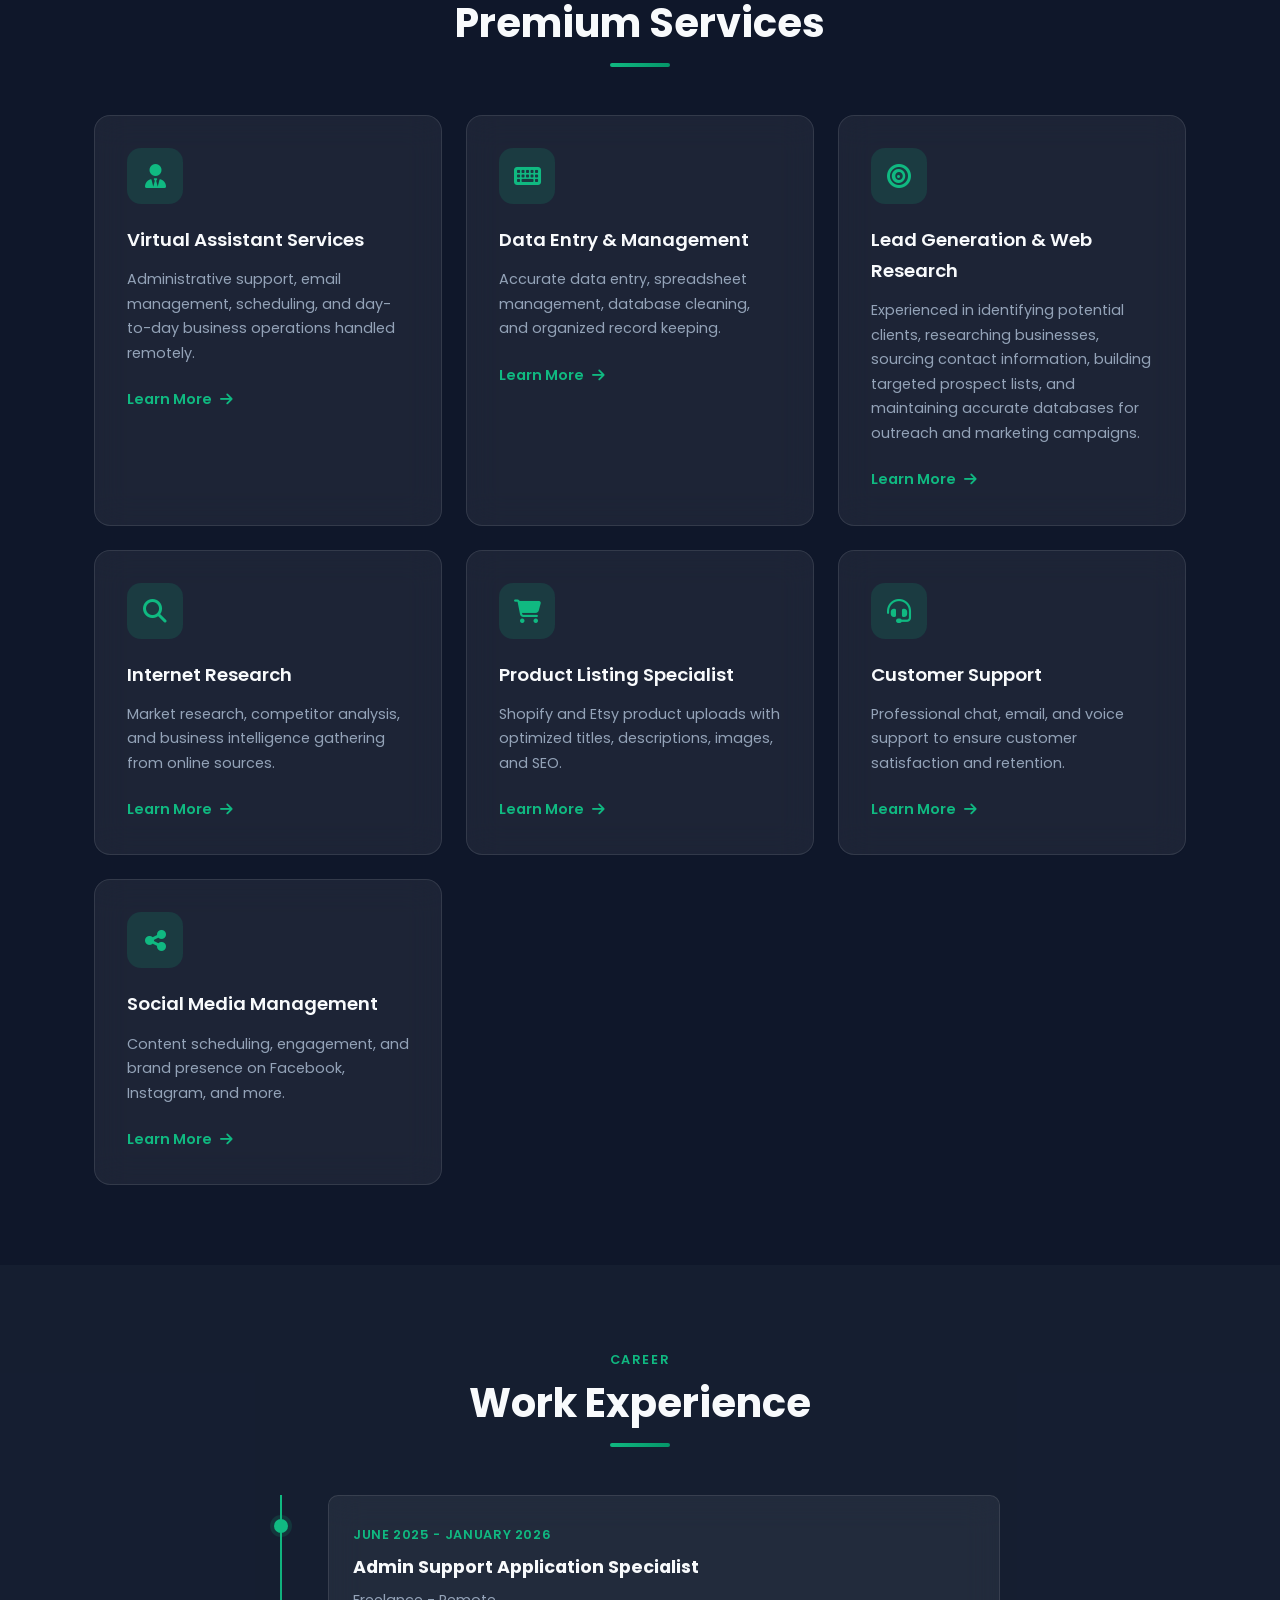
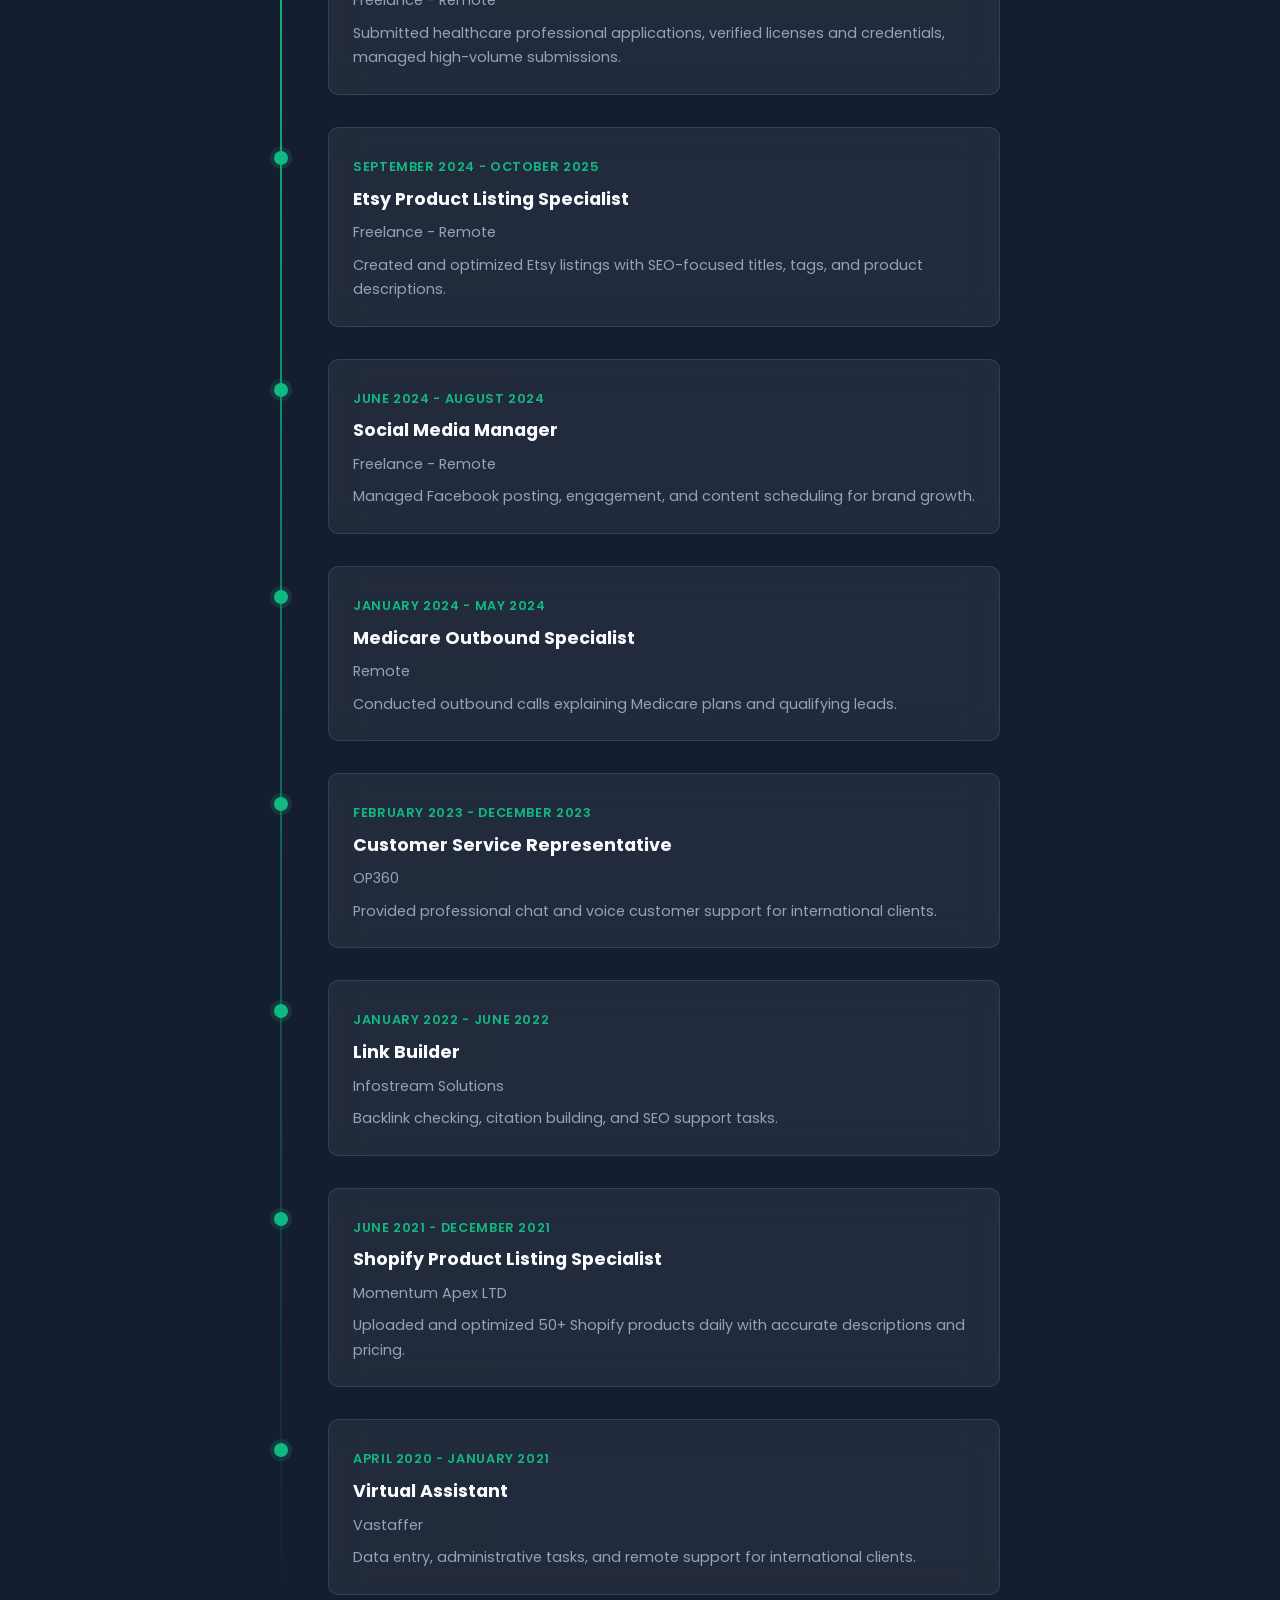
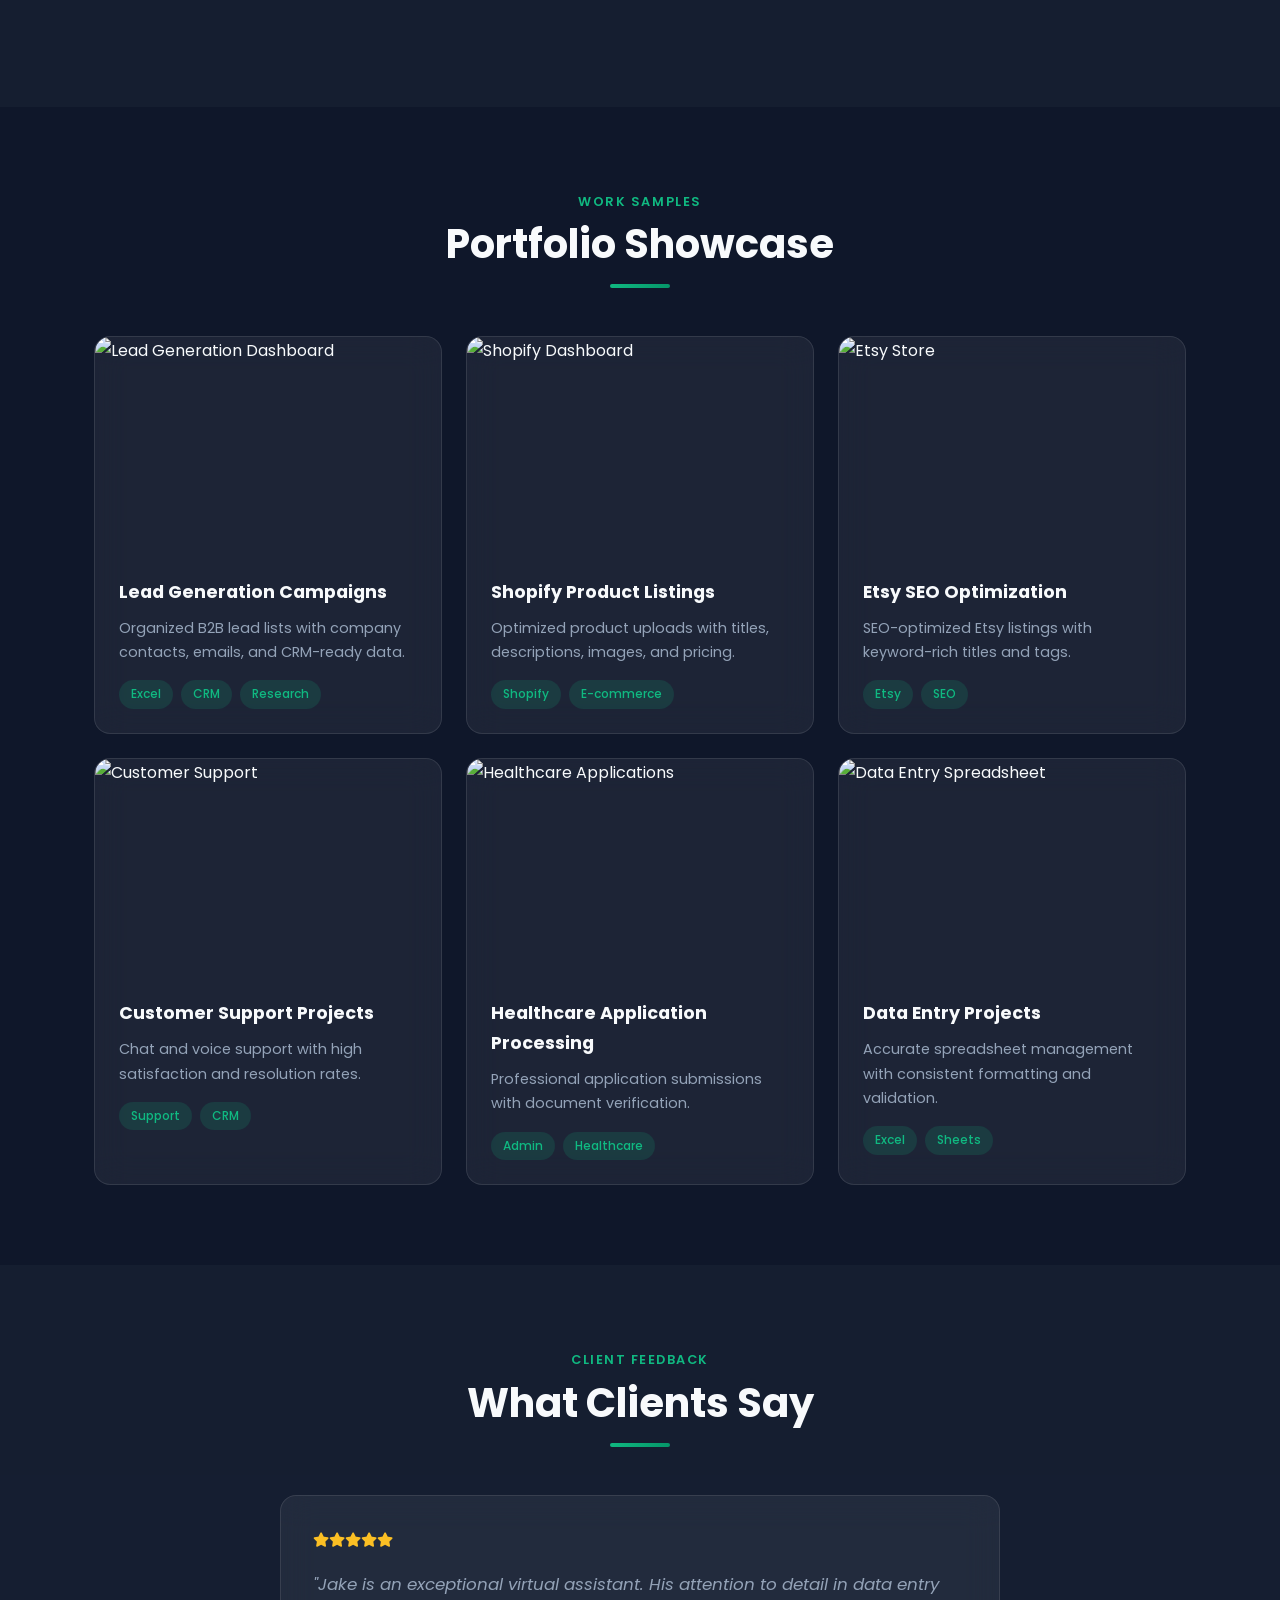
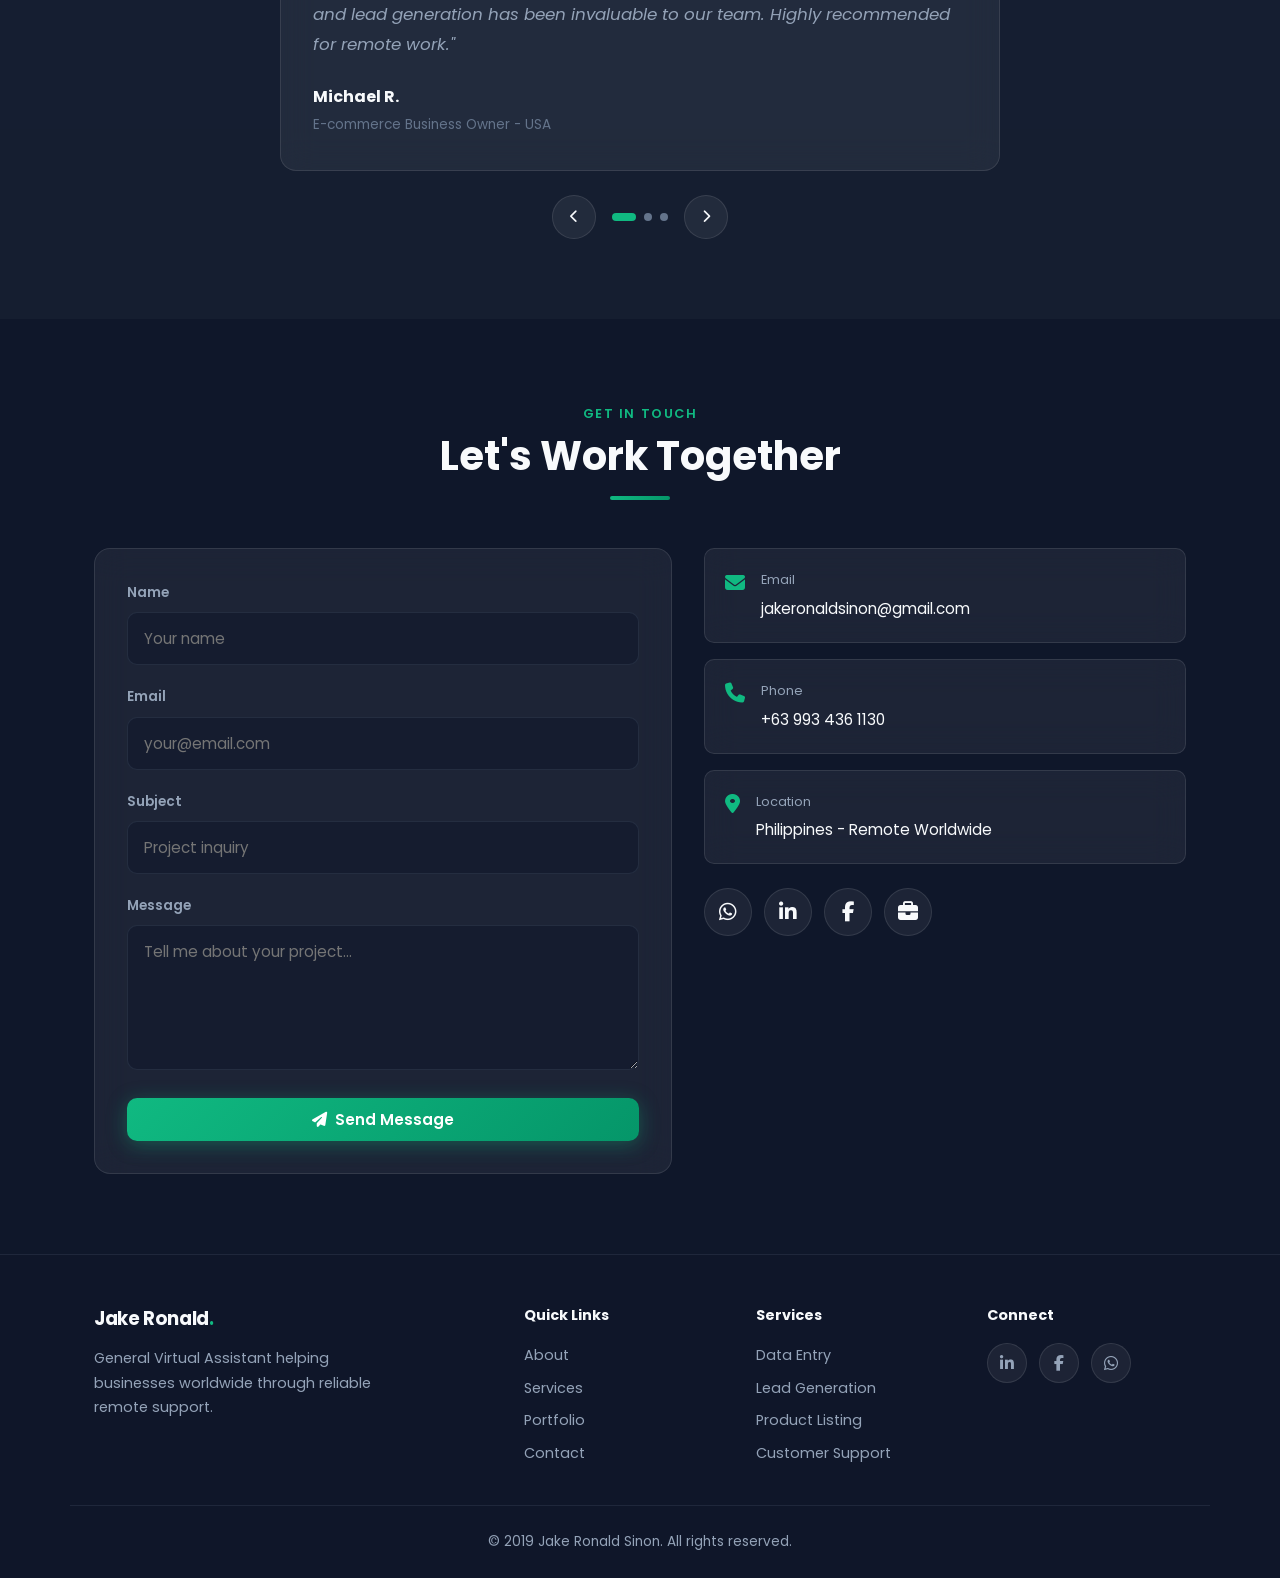
==== commit 3b9edd3f: "Update index.html" ====
--- a/index.html
+++ b/index.html
@@ -49,7 +49,7 @@
   <!-- Navigation -->
   <header class="header" id="header">
     <nav class="nav container">
-      <a href="#hero" class="nav-logo">Jake VA <span class="accent"></span></a>
+      <a href="#hero" class="nav-logo">Jake VA⭐⭐⭐⭐⭐ <span class="accent"></span></a>
       <button class="nav-toggle" id="navToggle" aria-label="Toggle menu" aria-expanded="false">
         <span></span><span></span><span></span>
       </button>
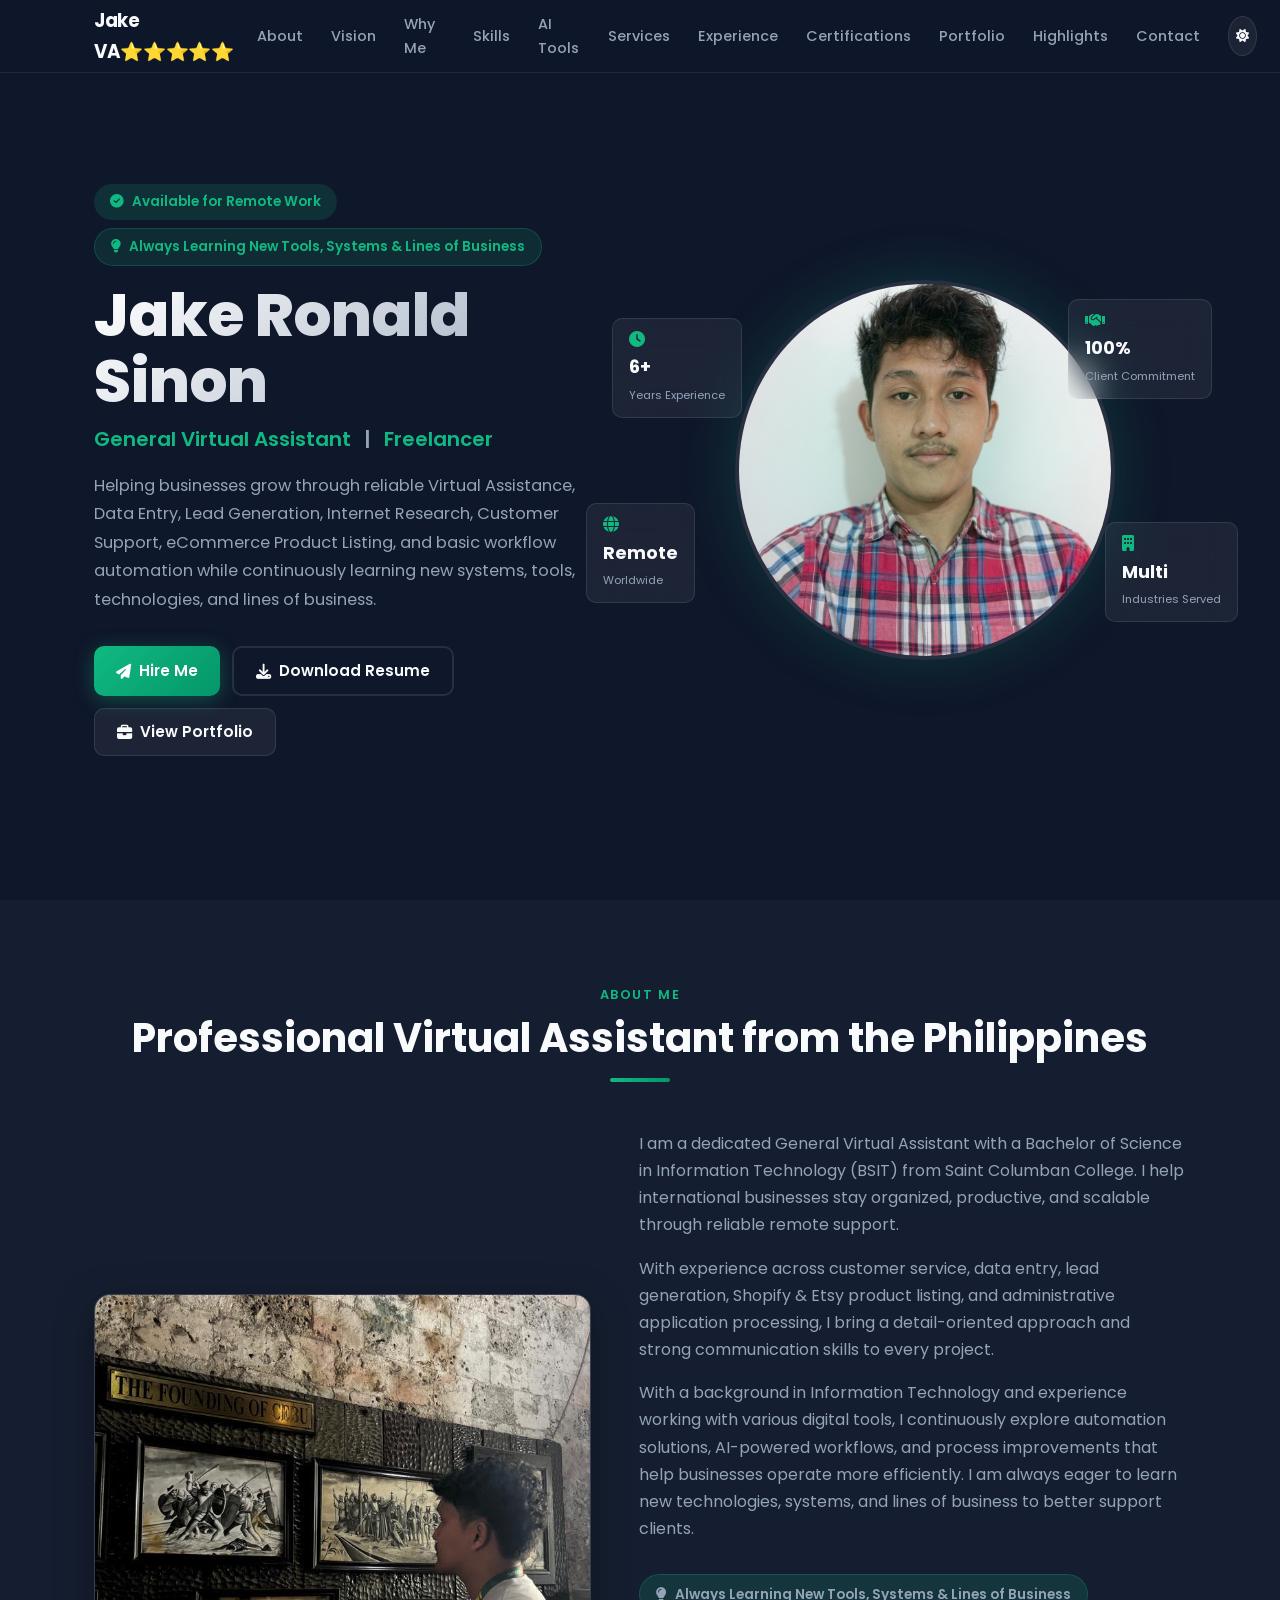
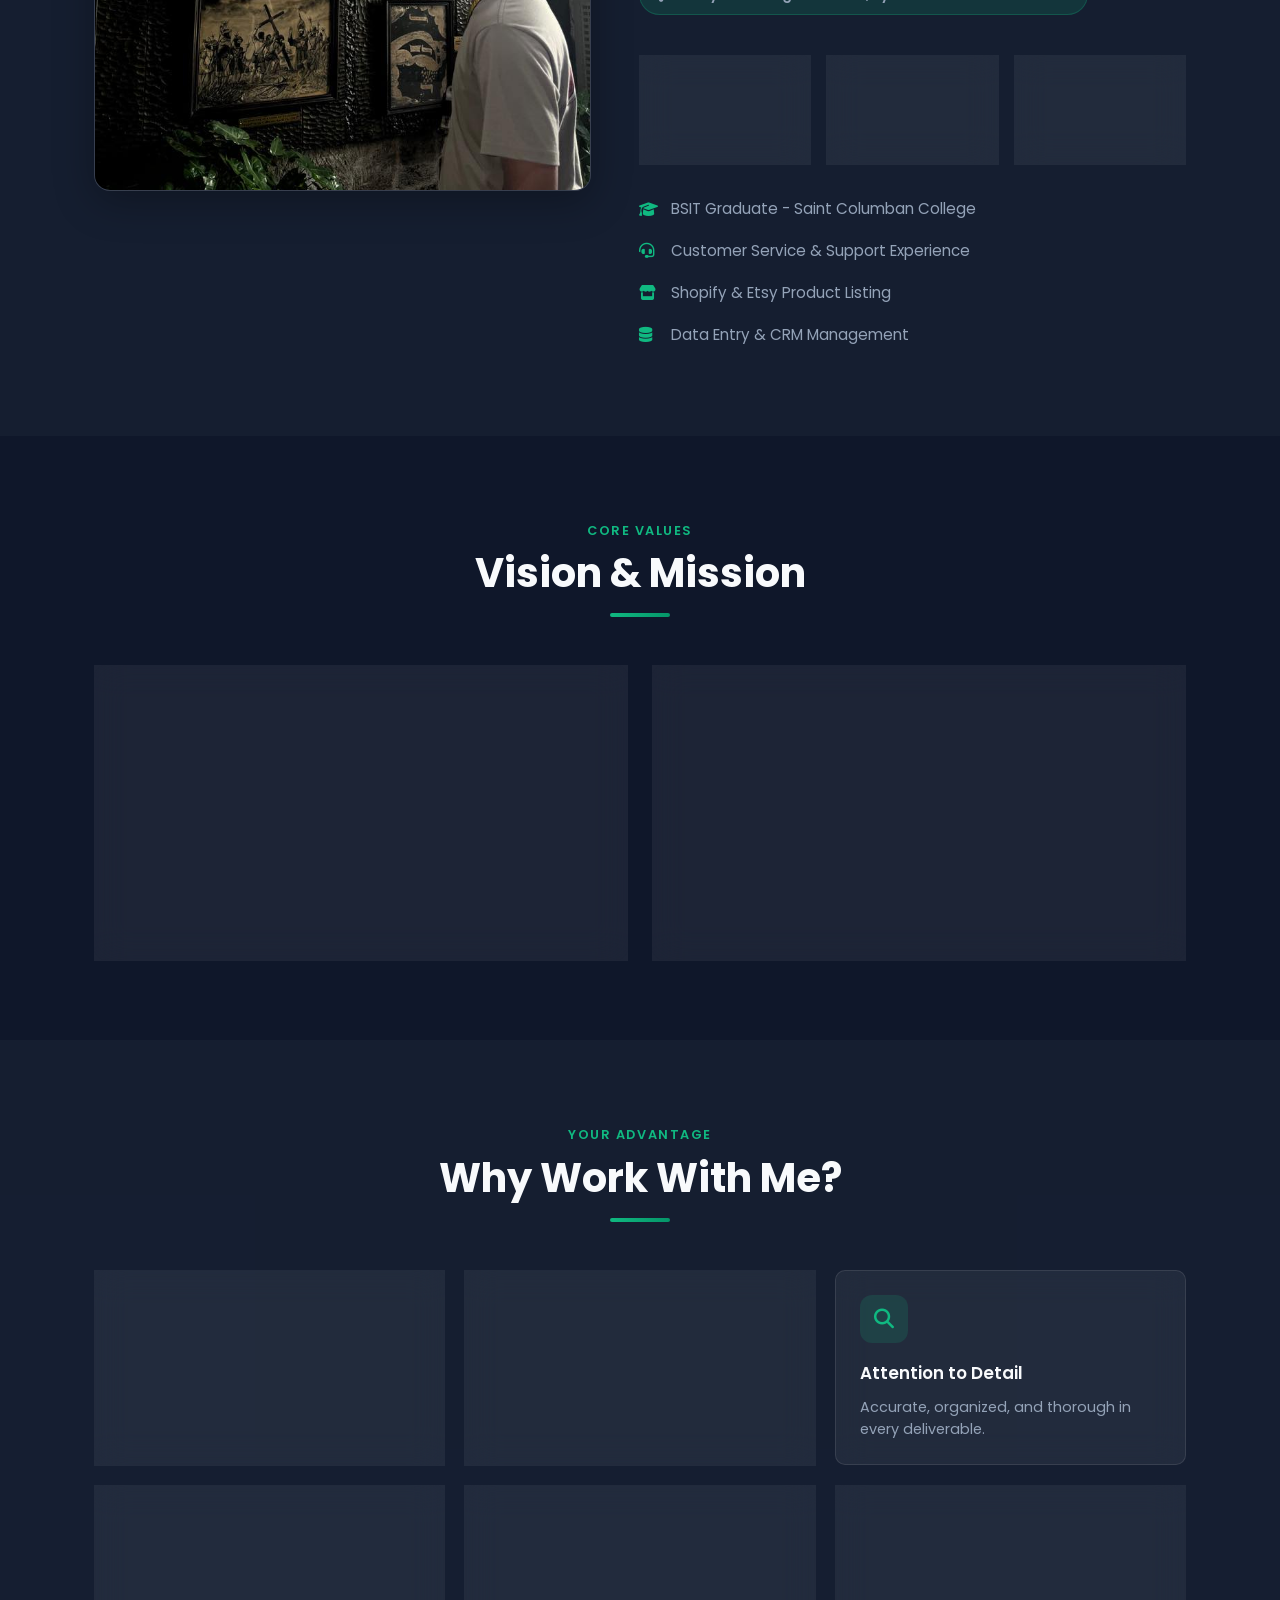
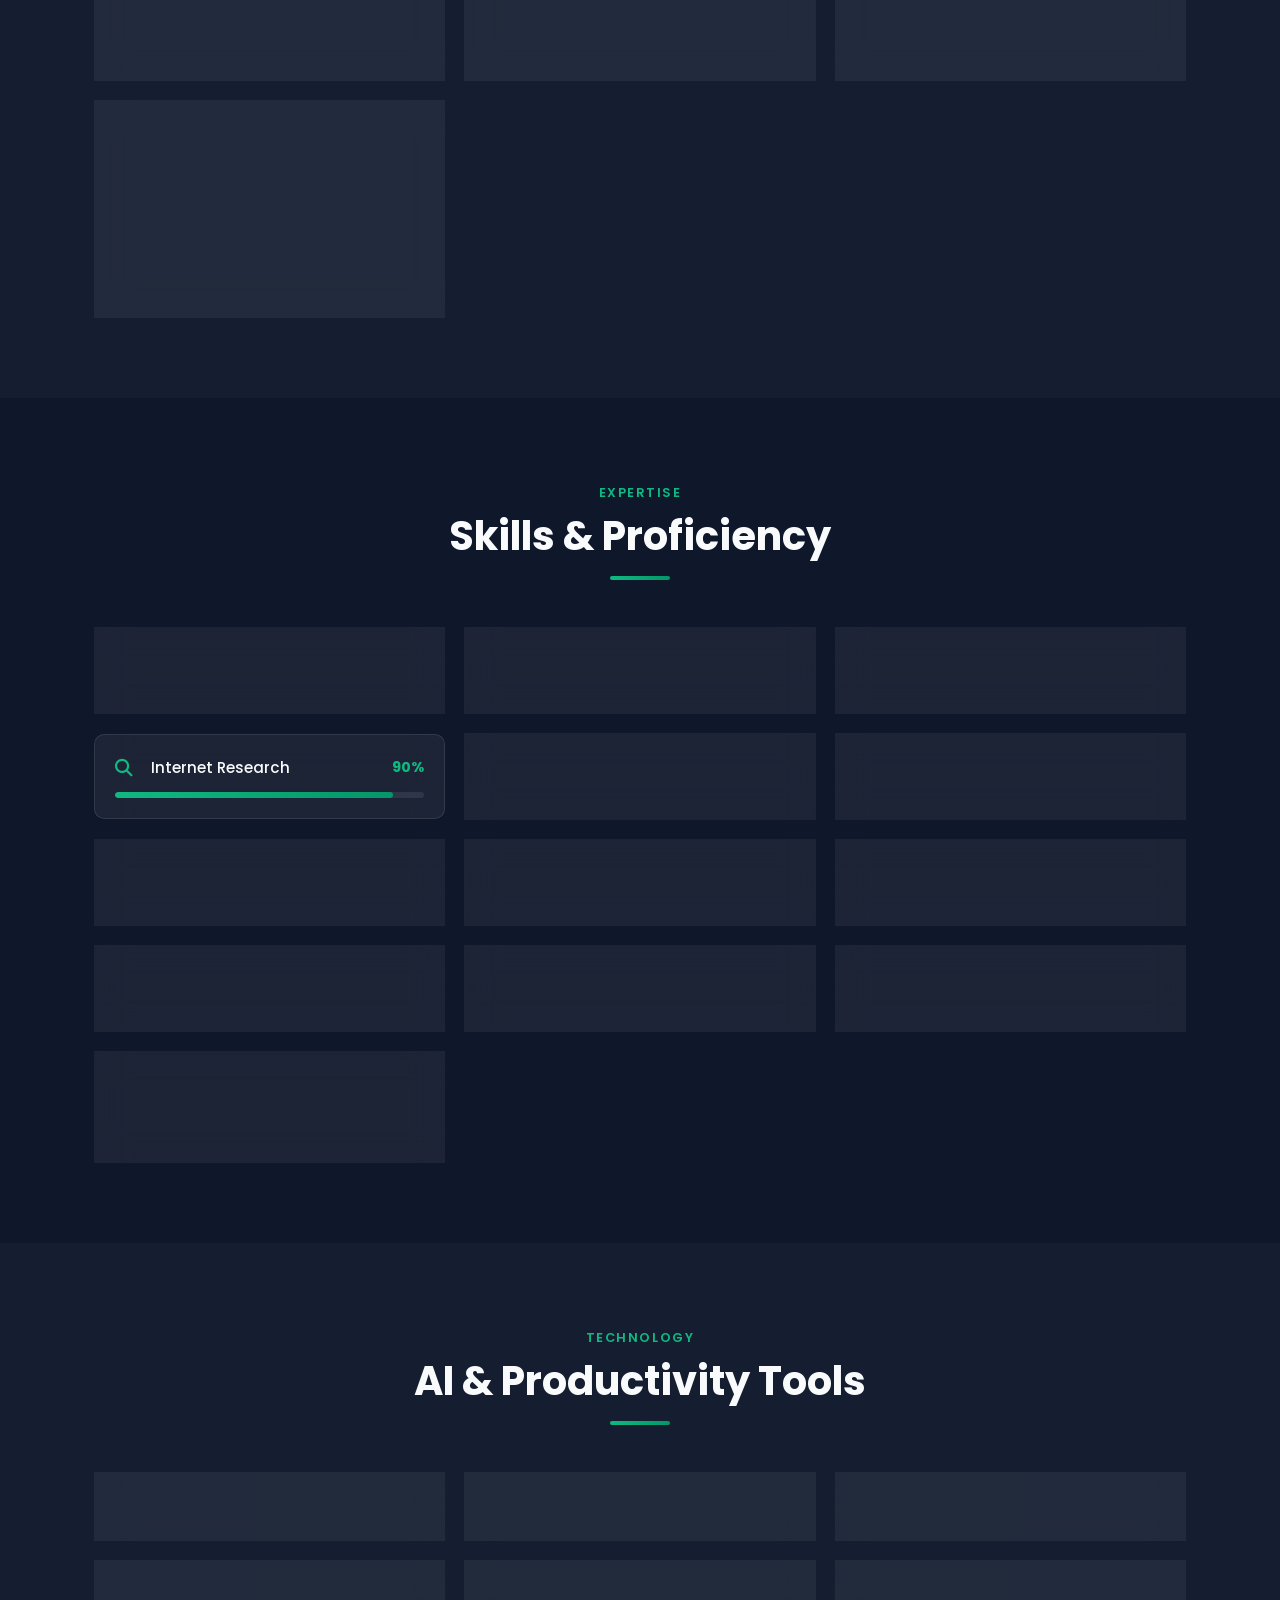
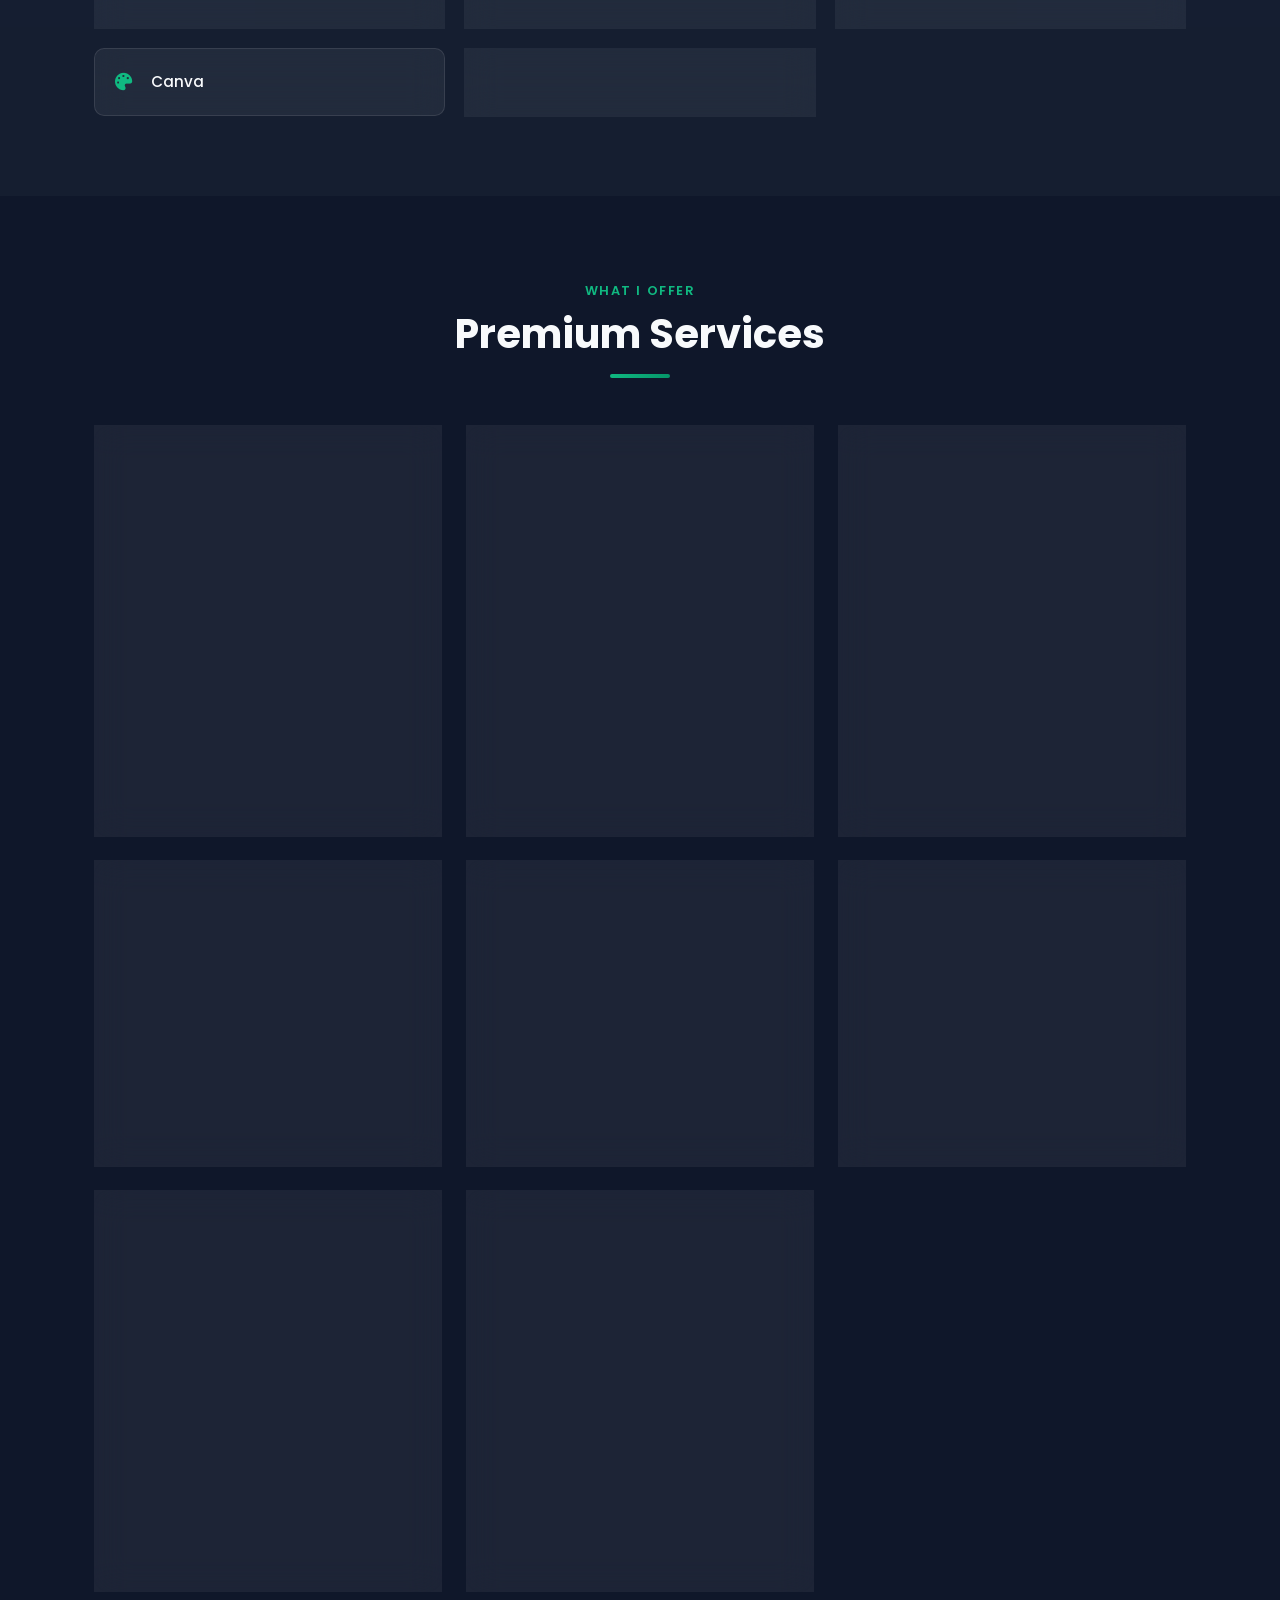
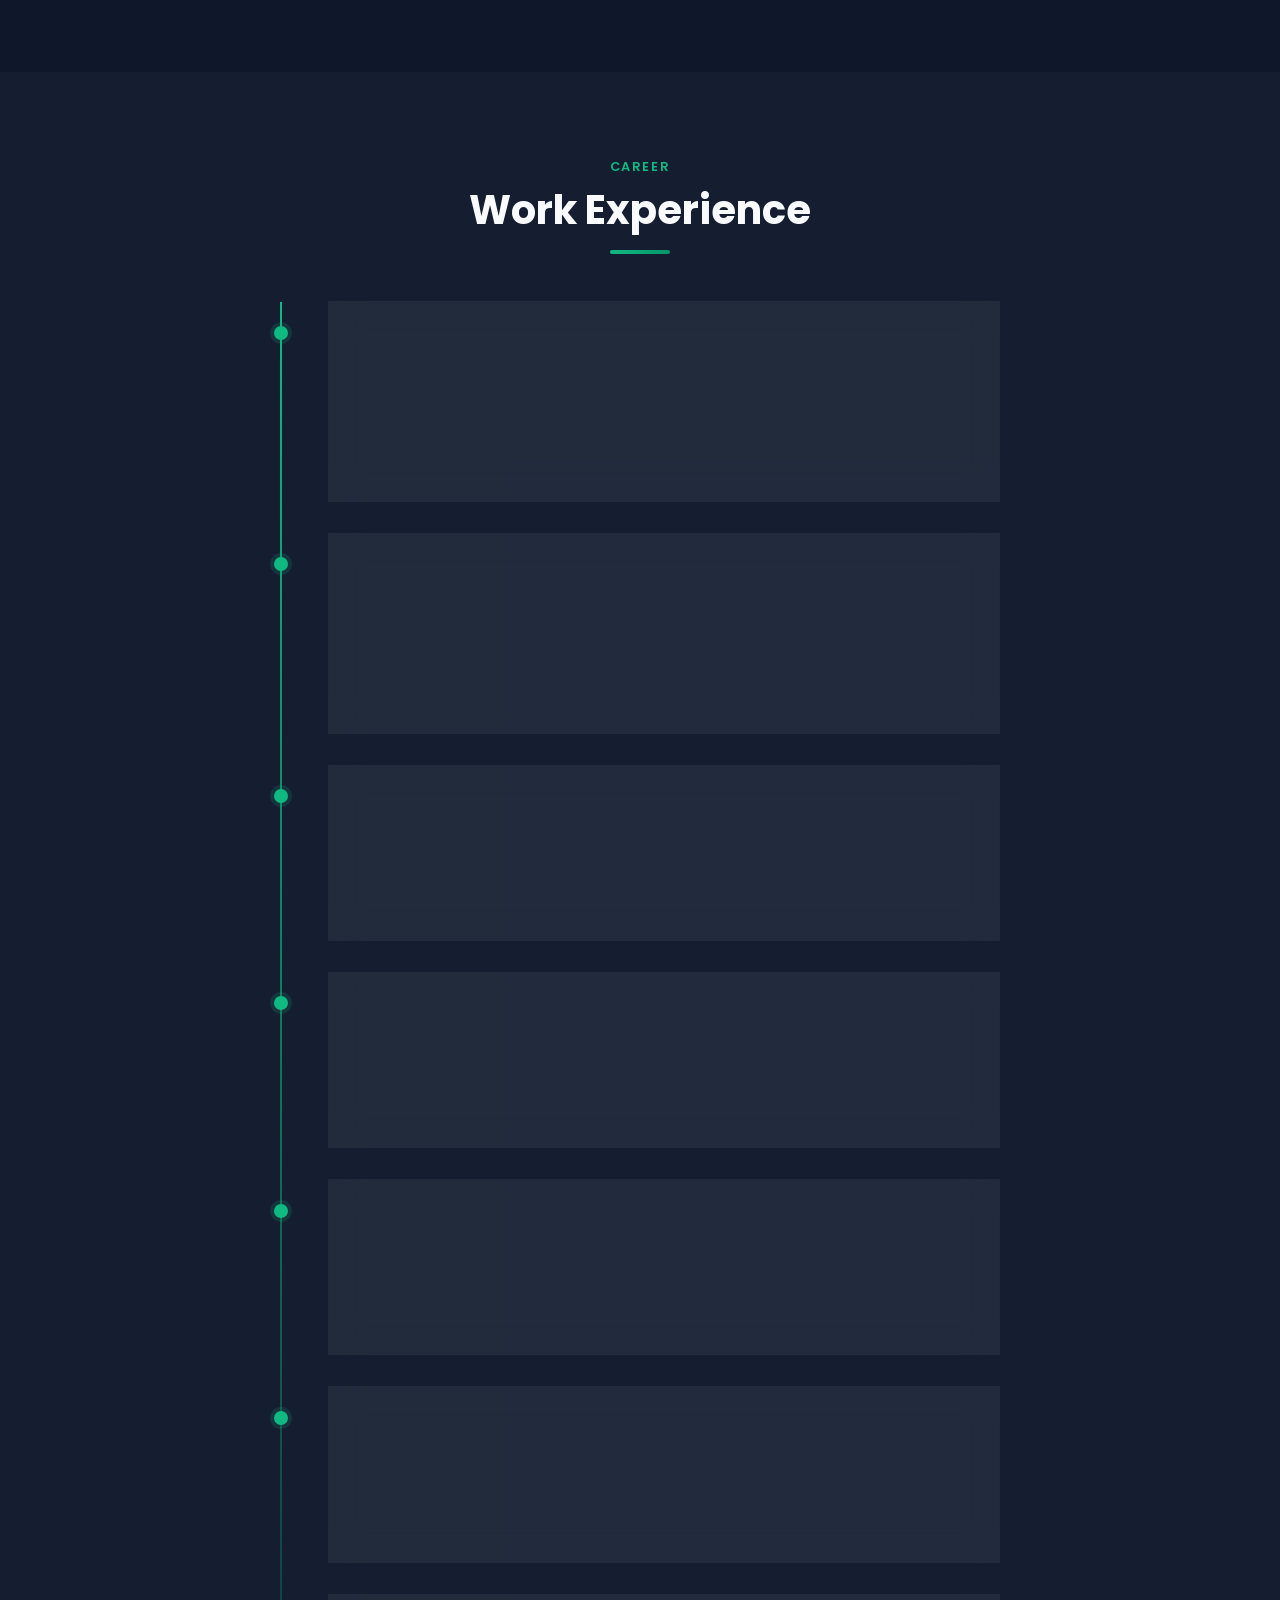
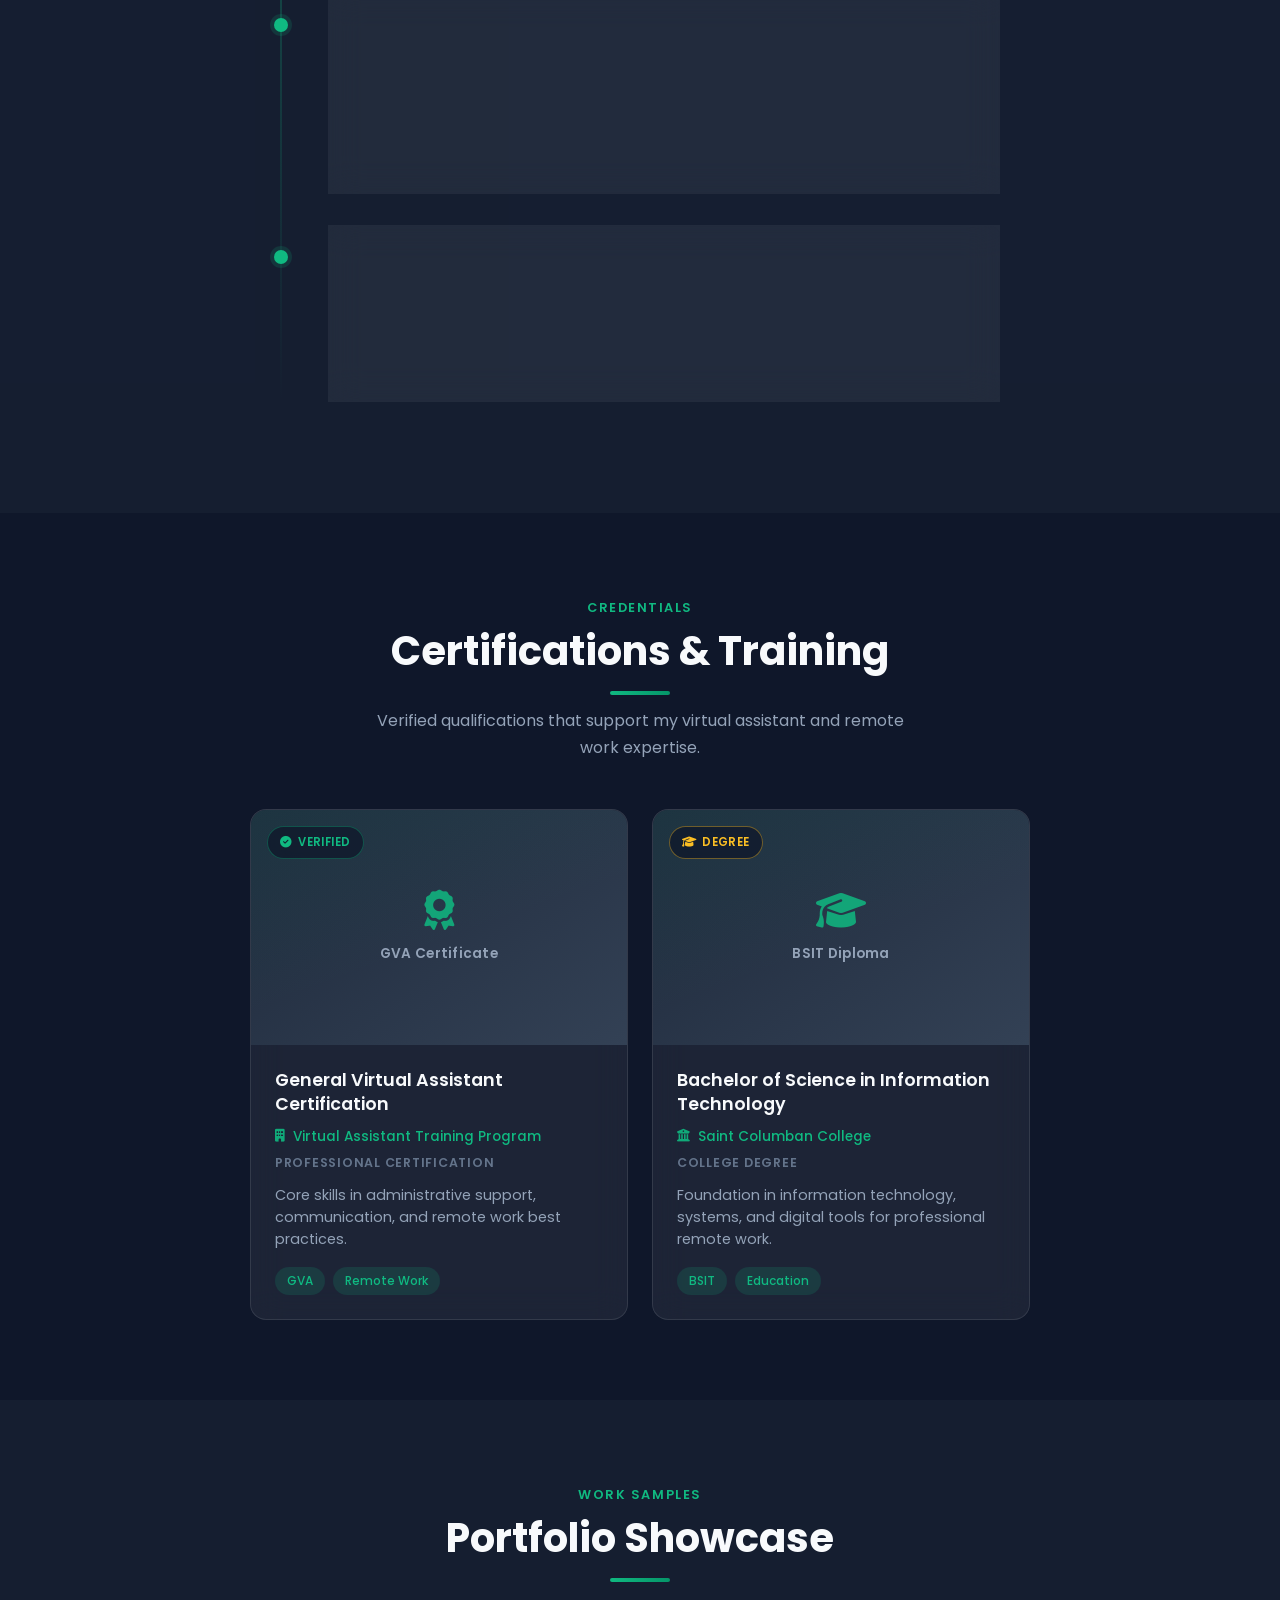
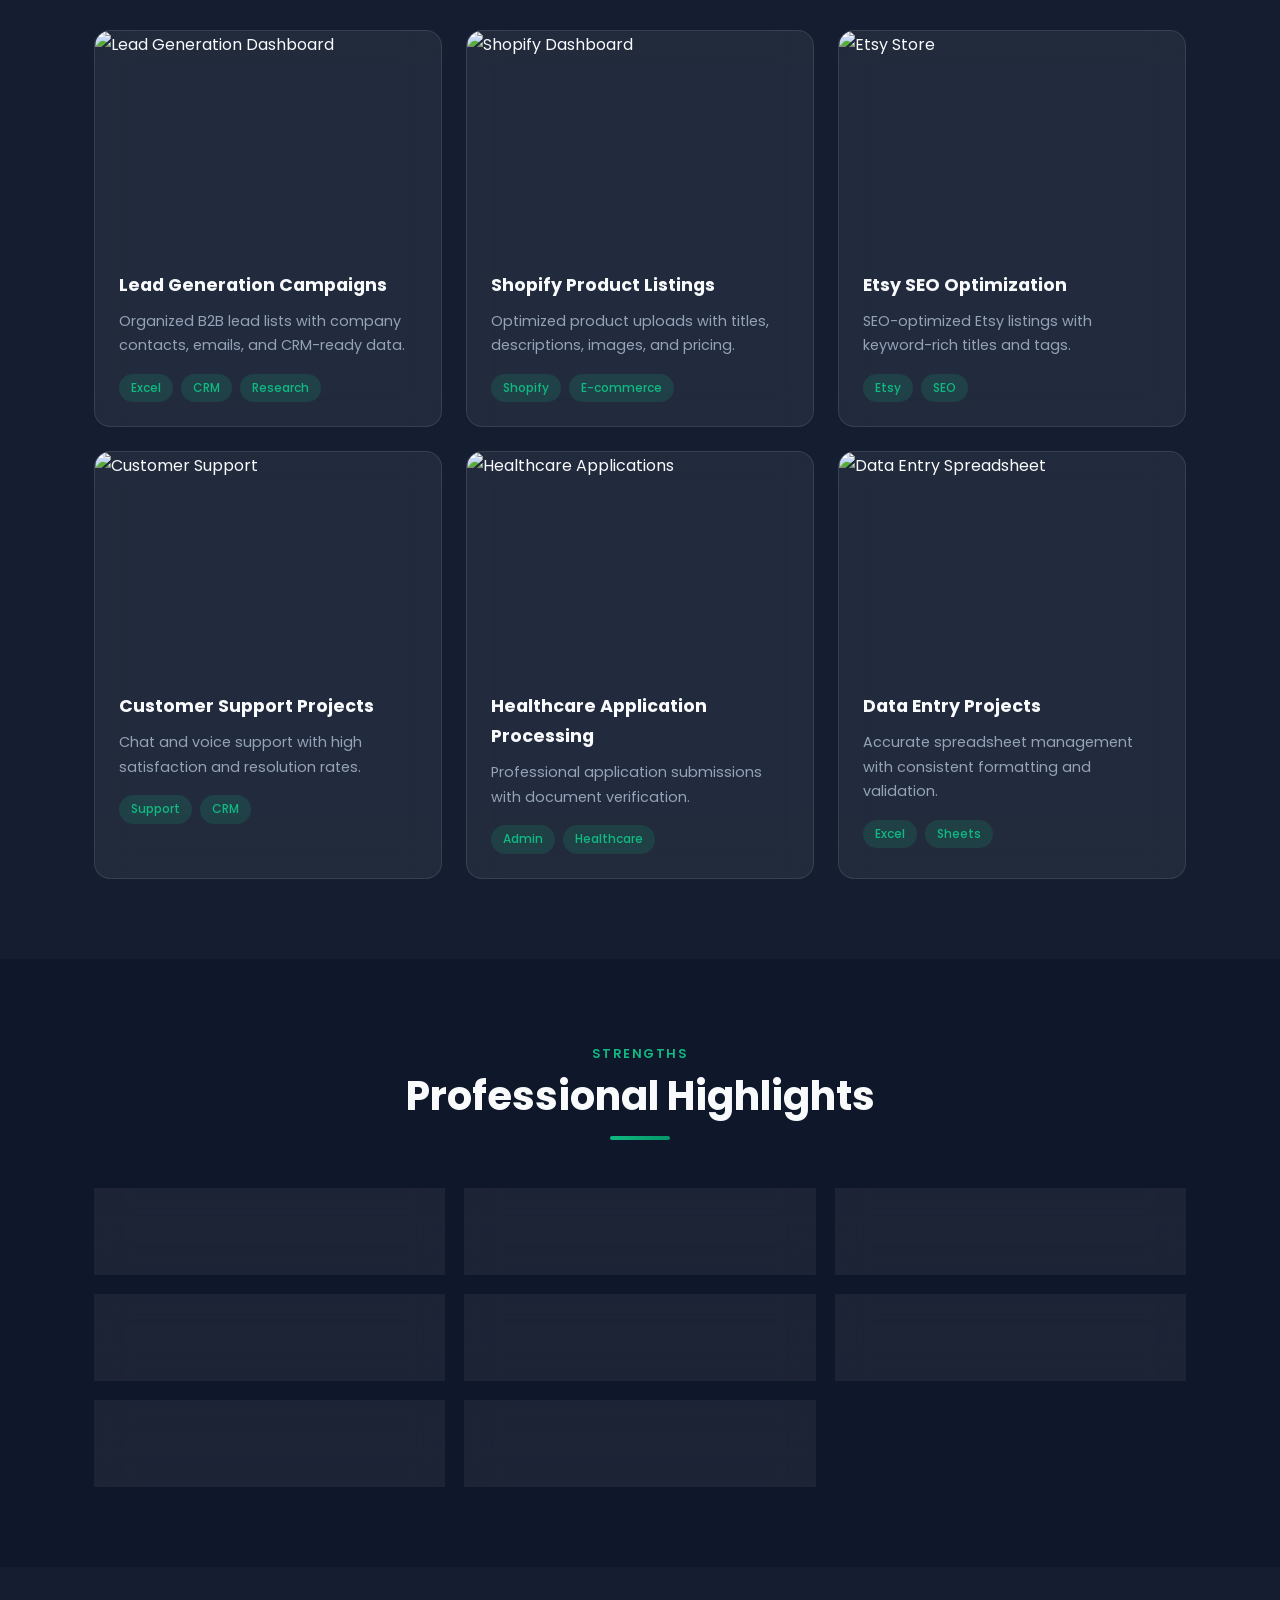
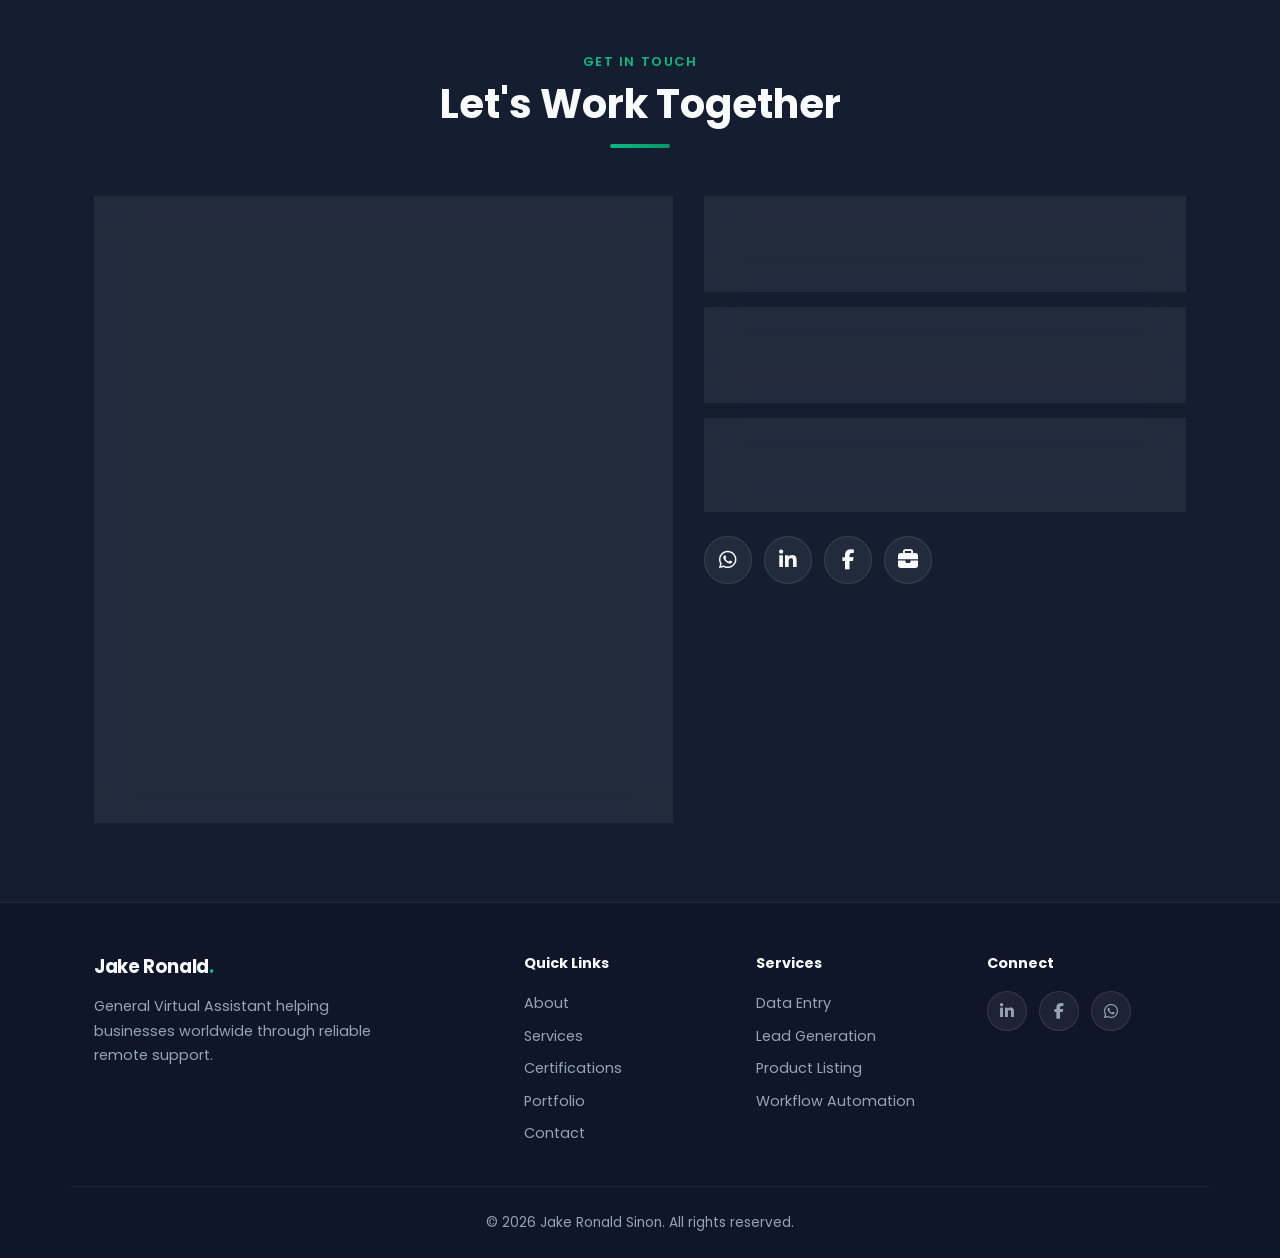
==== commit 85bb8cd7: "Updated portfolio website" ====
--- a/index.html
+++ b/index.html
@@ -56,11 +56,14 @@
       <div class="nav-links" id="navLinks">
         <a href="#about">About</a>
         <a href="#vision-mission">Vision</a>
+        <a href="#why-me">Why Me</a>
         <a href="#skills">Skills</a>
+        <a href="#ai-tools">AI Tools</a>
         <a href="#services">Services</a>
         <a href="#experience">Experience</a>
+        <a href="#certifications">Certifications</a>
         <a href="#portfolio">Portfolio</a>
-        <a href="#testimonials">Reviews</a>
+        <a href="#highlights">Highlights</a>
         <a href="#contact">Contact</a>
         <button class="theme-toggle" id="themeToggle" aria-label="Toggle theme">
           <i class="fas fa-sun"></i>
@@ -75,10 +78,13 @@
     <div class="hero-overlay" aria-hidden="true"></div>
     <div class="hero-container container">
       <div class="hero-content reveal">
-        <p class="hero-badge"><i class="fas fa-circle-check"></i> Available for Remote Work</p>
+        <div class="hero-badges">
+          <p class="hero-badge"><i class="fas fa-circle-check"></i> Available for Remote Work</p>
+          <p class="hero-badge hero-badge--learning"><i class="fas fa-lightbulb"></i> Always Learning New Tools, Systems &amp; Lines of Business</p>
+        </div>
         <h1 class="hero-name">Jake Ronald Sinon</h1>
         <p class="hero-headline">General Virtual Assistant <span class="sep">|</span> Freelancer</p>
-        <p class="hero-sub">Helping businesses scale through Data Entry, Lead Generation, Product Listing, Internet Research, Customer Support, and Virtual Assistance.</p>
+        <p class="hero-sub">Helping businesses grow through reliable Virtual Assistance, Data Entry, Lead Generation, Internet Research, Customer Support, eCommerce Product Listing, and basic workflow automation while continuously learning new systems, tools, technologies, and lines of business.</p>
         <div class="hero-buttons">
           <a href="#contact" class="btn btn-primary"><i class="fas fa-paper-plane"></i> Hire Me</a>
           <a href="images/Jake Ronald Sinon Resume.pdf" class="btn btn-outline" id="downloadResume" download><i class="fas fa-download"></i> Download Resume</a>
@@ -127,6 +133,8 @@
         <div class="about-content reveal">
           <p>I am a dedicated General Virtual Assistant with a Bachelor of Science in Information Technology (BSIT) from Saint Columban College. I help international businesses stay organized, productive, and scalable through reliable remote support.</p>
           <p>With experience across customer service, data entry, lead generation, Shopify & Etsy product listing, and administrative application processing, I bring a detail-oriented approach and strong communication skills to every project.</p>
+          <p>With a background in Information Technology and experience working with various digital tools, I continuously explore automation solutions, AI-powered workflows, and process improvements that help businesses operate more efficiently. I am always eager to learn new technologies, systems, and lines of business to better support clients.</p>
+          <p class="about-learning-badge"><i class="fas fa-lightbulb"></i> Always Learning New Tools, Systems &amp; Lines of Business</p>
           <div class="about-counters">
             <div class="counter-item glass">
               <strong data-count="6">0</strong><span>Years Experience</span>
@@ -135,7 +143,7 @@
               <strong data-count="8">0</strong><span>Roles Completed</span>
             </div>
             <div class="counter-item glass">
-              <strong data-count="12">0</strong><span>Core Skills</span>
+              <strong data-count="13">0</strong><span>Core Skills</span>
             </div>
           </div>
           <ul class="about-highlights">
@@ -160,10 +168,7 @@
         <article class="vision-card glass reveal">
           <div class="vision-icon"><i class="fas fa-eye"></i></div>
           <h3>Vision</h3>
-          <p>To be recognized as a professional who never stops learning continuously
-             seeking opportunities for growth and eagerly acquiring new knowledge and
-             skills regardless of prior experience. I aim to deliver greater value and
-             achieve lasting success for every client and project.</p>
+          <p>To become a trusted and highly adaptable Virtual Assistant recognized for continuous learning, professional growth, and the ability to quickly master new tools, technologies, and lines of business while delivering exceptional value to clients worldwide.</p>
         </article>
         <article class="vision-card glass reveal">
           <div class="vision-icon"><i class="fas fa-bullseye"></i></div>
@@ -178,6 +183,53 @@
     </div>
   </section>
 
+  <!-- Why Work With Me -->
+  <section id="why-me" class="section why-me">
+    <div class="container">
+      <div class="section-header reveal">
+        <span class="section-label">Your Advantage</span>
+        <h2 class="section-title">Why Work With Me?</h2>
+      </div>
+      <div class="why-grid">
+        <article class="why-card glass reveal">
+          <div class="why-icon"><i class="fas fa-brain"></i></div>
+          <h3>Fast Learner</h3>
+          <p>Adaptable to new lines of business and quick to master unfamiliar tasks.</p>
+        </article>
+        <article class="why-card glass reveal">
+          <div class="why-icon"><i class="fas fa-chalkboard-user"></i></div>
+          <h3>Open to Training</h3>
+          <p>Committed to continuous improvement and professional development.</p>
+        </article>
+        <article class="why-card glass reveal">
+          <div class="why-icon"><i class="fas fa-magnifying-glass"></i></div>
+          <h3>Attention to Detail</h3>
+          <p>Accurate, organized, and thorough in every deliverable.</p>
+        </article>
+        <article class="why-card glass reveal">
+          <div class="why-icon"><i class="fas fa-bolt"></i></div>
+          <h3>Reliable &amp; Self-Motivated</h3>
+          <p>Dependable remote support you can count on without micromanagement.</p>
+        </article>
+        <article class="why-card glass reveal">
+          <div class="why-icon"><i class="fas fa-comments"></i></div>
+          <h3>Excellent Communication</h3>
+          <p>Clear, professional, and responsive across email, chat, and calls.</p>
+        </article>
+        <article class="why-card glass reveal">
+          <div class="why-icon"><i class="fas fa-industry"></i></div>
+          <h3>Multi-Industry Experience</h3>
+          <p>Experienced across eCommerce, healthcare, customer service, and more.</p>
+        </article>
+        <article class="why-card glass reveal">
+          <div class="why-icon"><i class="fas fa-chart-line"></i></div>
+          <h3>Long-Term Client Success</h3>
+          <p>Committed to long-term growth and client success through dedication and integrity.</p>
+        </article>
+      </div>
+    </div>
+  </section>
+
   <!-- Skills -->
   <section id="skills" class="section skills">
     <div class="container">
@@ -233,6 +285,46 @@
         <div class="skill-card glass reveal" data-percent="92">
           <div class="skill-header"><i class="fas fa-envelope"></i><span>Email Management</span><strong>92%</strong></div>
           <div class="skill-bar"><div class="skill-fill"></div></div>
+        </div>
+        <div class="skill-card glass reveal" data-percent="75">
+          <div class="skill-header"><i class="fas fa-diagram-project"></i><span>Basic Workflow Automation (n8n)</span><strong>75%</strong></div>
+          <div class="skill-bar"><div class="skill-fill"></div></div>
+        </div>
+      </div>
+    </div>
+  </section>
+
+  <!-- AI & Productivity Tools -->
+  <section id="ai-tools" class="section ai-tools">
+    <div class="container">
+      <div class="section-header reveal">
+        <span class="section-label">Technology</span>
+        <h2 class="section-title">AI &amp; Productivity Tools</h2>
+      </div>
+      <div class="skills-grid tools-grid">
+        <div class="skill-card glass reveal tool-card">
+          <div class="skill-header"><i class="fas fa-robot"></i><span>ChatGPT</span></div>
+        </div>
+        <div class="skill-card glass reveal tool-card">
+          <div class="skill-header"><i class="fas fa-code"></i><span>Cursor AI</span></div>
+        </div>
+        <div class="skill-card glass reveal tool-card">
+          <div class="skill-header"><i class="fab fa-google"></i><span>Google Gemini</span></div>
+        </div>
+        <div class="skill-card glass reveal tool-card">
+          <div class="skill-header"><i class="fab fa-microsoft"></i><span>Microsoft Copilot</span></div>
+        </div>
+        <div class="skill-card glass reveal tool-card">
+          <div class="skill-header"><i class="fab fa-google"></i><span>Google Workspace</span></div>
+        </div>
+        <div class="skill-card glass reveal tool-card">
+          <div class="skill-header"><i class="fas fa-file-excel"></i><span>Microsoft Office</span></div>
+        </div>
+        <div class="skill-card glass reveal tool-card">
+          <div class="skill-header"><i class="fas fa-palette"></i><span>Canva</span></div>
+        </div>
+        <div class="skill-card glass reveal tool-card">
+          <div class="skill-header"><i class="fab fa-trello"></i><span>Trello</span></div>
         </div>
       </div>
     </div>
@@ -287,6 +379,15 @@
           <div class="service-icon"><i class="fas fa-share-nodes"></i></div>
           <h3>Social Media Management</h3>
           <p>Content scheduling, engagement, and brand presence on Facebook, Instagram, and more.</p>
+          <a href="#contact" class="service-link">Learn More <i class="fas fa-arrow-right"></i></a>
+        </article>
+        <article class="service-card glass reveal">
+          <div class="service-icon"><i class="fas fa-gears"></i></div>
+          <h3>Basic Workflow Automation Support</h3>
+          <p>Assist businesses with setting up basic n8n workflows to automate simple repetitive tasks and improve productivity.</p>
+          <ul class="service-features">
+            <li><i class="fas fa-check"></i> Basic n8n Workflow Setup</li>
+          </ul>
           <a href="#contact" class="service-link">Learn More <i class="fas fa-arrow-right"></i></a>
         </article>
       </div>
@@ -377,6 +478,55 @@
     </div>
   </section>
 
+  <!-- Certifications -->
+  <section id="certifications" class="section certifications">
+    <div class="container">
+      <div class="section-header reveal">
+        <span class="section-label">Credentials</span>
+        <h2 class="section-title">Certifications & Training</h2>
+        <p class="section-subtitle">Verified qualifications that support my virtual assistant and remote work expertise.</p>
+      </div>
+      <div class="certifications-track">
+        <article class="cert-card glass reveal" data-cert-type="gva-cert" role="button" tabindex="0" aria-label="View General Virtual Assistant Certificate">
+          <span class="cert-verified"><i class="fas fa-circle-check"></i> Verified</span>
+          <div class="cert-preview">
+            <img src="images/certifications/gva-certification.png" alt="General Virtual Assistant Certification" loading="lazy">
+            <div class="cert-preview-fallback" aria-hidden="true">
+              <i class="fas fa-award"></i>
+              <span>GVA Certificate</span>
+            </div>
+            <div class="cert-overlay"><span><i class="fas fa-expand"></i> View Certificate</span></div>
+          </div>
+          <div class="cert-body">
+            <h3>General Virtual Assistant Certification</h3>
+            <p class="cert-org"><i class="fas fa-building"></i> Virtual Assistant Training Program</p>
+            <p class="cert-date">Professional Certification</p>
+            <p class="cert-desc">Core skills in administrative support, communication, and remote work best practices.</p>
+            <div class="cert-tags"><span>GVA</span><span>Remote Work</span></div>
+          </div>
+        </article>
+        <article class="cert-card glass reveal" data-cert-type="bsit" role="button" tabindex="0" aria-label="View BSIT diploma">
+          <span class="cert-verified cert-verified--education"><i class="fas fa-graduation-cap"></i> Degree</span>
+          <div class="cert-preview">
+            <img src="images/certifications/bsit-diploma.png" alt="BSIT Diploma - Saint Columban College" loading="lazy">
+            <div class="cert-preview-fallback" aria-hidden="true">
+              <i class="fas fa-graduation-cap"></i>
+              <span>BSIT Diploma</span>
+            </div>
+            <div class="cert-overlay"><span><i class="fas fa-expand"></i> View Diploma</span></div>
+          </div>
+          <div class="cert-body">
+            <h3>Bachelor of Science in Information Technology</h3>
+            <p class="cert-org"><i class="fas fa-university"></i> Saint Columban College</p>
+            <p class="cert-date">College Degree</p>
+            <p class="cert-desc">Foundation in information technology, systems, and digital tools for professional remote work.</p>
+            <div class="cert-tags"><span>BSIT</span><span>Education</span></div>
+          </div>
+        </article>
+      </div>
+    </div>
+  </section>
+
   <!-- Portfolio -->
   <section id="portfolio" class="section portfolio">
     <div class="container">
@@ -449,42 +599,46 @@
     </div>
   </section>
 
-  <!-- Testimonials -->
-  <section id="testimonials" class="section testimonials">
-    <div class="container">
-      <div class="section-header reveal">
-        <span class="section-label">Client Feedback</span>
-        <h2 class="section-title">What Clients Say</h2>
-      </div>
-      <div class="testimonial-slider reveal">
-        <div class="testimonial-track" id="testimonialTrack">
-          <article class="testimonial-card glass active">
-            <div class="testimonial-stars"><i class="fas fa-star"></i><i class="fas fa-star"></i><i class="fas fa-star"></i><i class="fas fa-star"></i><i class="fas fa-star"></i></div>
-            <p>"Jake is an exceptional virtual assistant. His attention to detail in data entry and lead generation has been invaluable to our team. Highly recommended for remote work."</p>
-            <div class="testimonial-author">
-              <strong>Michael R.</strong><span>E-commerce Business Owner - USA</span>
-            </div>
-          </article>
-          <article class="testimonial-card glass">
-            <div class="testimonial-stars"><i class="fas fa-star"></i><i class="fas fa-star"></i><i class="fas fa-star"></i><i class="fas fa-star"></i><i class="fas fa-star"></i></div>
-            <p>"Reliable, professional, and always delivers on time. Jake handled our Shopify product listings flawlessly and improved our store's presentation significantly."</p>
-            <div class="testimonial-author">
-              <strong>Sarah L.</strong><span>Shopify Store Manager - Australia</span>
-            </div>
-          </article>
-          <article class="testimonial-card glass">
-            <div class="testimonial-stars"><i class="fas fa-star"></i><i class="fas fa-star"></i><i class="fas fa-star"></i><i class="fas fa-star"></i><i class="fas fa-star"></i></div>
-            <p>"Great communication skills and strong work ethic. Jake's customer support work exceeded our expectations. We continue to work with him on ongoing projects."</p>
-            <div class="testimonial-author">
-              <strong>David K.</strong><span>Operations Manager - UK</span>
-            </div>
-          </article>
-        </div>
-        <div class="testimonial-nav">
-          <button type="button" class="testimonial-btn" id="testimonialPrev" aria-label="Previous"><i class="fas fa-chevron-left"></i></button>
-          <div class="testimonial-dots" id="testimonialDots"></div>
-          <button type="button" class="testimonial-btn" id="testimonialNext" aria-label="Next"><i class="fas fa-chevron-right"></i></button>
-        </div>
+  <!-- Professional Highlights -->
+  <section id="highlights" class="section highlights">
+    <div class="container">
+      <div class="section-header reveal">
+        <span class="section-label">Strengths</span>
+        <h2 class="section-title">Professional Highlights</h2>
+      </div>
+      <div class="highlights-grid">
+        <article class="highlight-card glass reveal">
+          <i class="fas fa-clock"></i>
+          <span>6+ Years of Professional Experience</span>
+        </article>
+        <article class="highlight-card glass reveal">
+          <i class="fas fa-headset"></i>
+          <span>Customer Service &amp; Virtual Assistance Background</span>
+        </article>
+        <article class="highlight-card glass reveal">
+          <i class="fas fa-shopping-bag"></i>
+          <span>Shopify &amp; Etsy Listing Experience</span>
+        </article>
+        <article class="highlight-card glass reveal">
+          <i class="fas fa-bullseye"></i>
+          <span>Lead Generation &amp; Internet Research Experience</span>
+        </article>
+        <article class="highlight-card glass reveal">
+          <i class="fas fa-diagram-project"></i>
+          <span>Basic Workflow Automation (n8n)</span>
+        </article>
+        <article class="highlight-card glass reveal">
+          <i class="fas fa-graduation-cap"></i>
+          <span>BSIT Graduate</span>
+        </article>
+        <article class="highlight-card glass reveal">
+          <i class="fas fa-comments"></i>
+          <span>Strong Communication Skills</span>
+        </article>
+        <article class="highlight-card glass reveal">
+          <i class="fas fa-arrows-rotate"></i>
+          <span>Adaptable to New Tools and Business Processes</span>
+        </article>
       </div>
     </div>
   </section>
@@ -552,6 +706,7 @@
         <h4>Quick Links</h4>
         <a href="#about">About</a>
         <a href="#services">Services</a>
+        <a href="#certifications">Certifications</a>
         <a href="#portfolio">Portfolio</a>
         <a href="#contact">Contact</a>
       </div>
@@ -560,7 +715,7 @@
         <a href="#services">Data Entry</a>
         <a href="#services">Lead Generation</a>
         <a href="#services">Product Listing</a>
-        <a href="#services">Customer Support</a>
+        <a href="#services">Workflow Automation</a>
       </div>
       <div class="footer-social">
         <h4>Connect</h4>
@@ -572,7 +727,7 @@
       </div>
     </div>
     <div class="footer-bottom container">
-  <p>&copy; 2019 Jake Ronald Sinon. All rights reserved.</p>
+  <p>&copy; <span id="year"></span> Jake Ronald Sinon. All rights reserved.</p>
 </div>
   </footer>
 
--- a/style.css
+++ b/style.css
@@ -193,11 +193,14 @@
   display: grid; grid-template-columns: 1fr 1fr;
   gap: 3rem; align-items: center;
 }
+.hero-badges {
+  display: flex; flex-wrap: wrap; gap: 0.5rem; margin-bottom: 1rem;
+}
 .hero-badge {
   display: inline-flex; align-items: center; gap: 0.5rem;
   padding: 0.4rem 1rem; border-radius: 50px;
   background: var(--emerald-soft); color: var(--emerald);
-  font-size: 0.85rem; font-weight: 600; margin-bottom: 1rem;
+  font-size: 0.85rem; font-weight: 600; margin-bottom: 0;
 }
 .hero-name {
   font-size: clamp(2.5rem, 6vw, 3.75rem);
@@ -213,7 +216,11 @@
 }
 .hero-headline { font-size: 1.25rem; color: var(--emerald); font-weight: 600; margin-bottom: 1rem; }
 .hero-headline .sep { color: var(--text-muted); margin: 0 0.5rem; }
-.hero-sub { color: var(--text-muted); max-width: 520px; margin-bottom: 2rem; font-size: 1.05rem; }
+.hero-badge--learning {
+  background: rgba(16, 185, 129, 0.12);
+  border: 1px solid rgba(16, 185, 129, 0.25);
+}
+.hero-sub { color: var(--text-muted); max-width: 640px; margin-bottom: 2rem; font-size: 1.02rem; line-height: 1.75; }
 .hero-buttons { display: flex; flex-wrap: wrap; gap: 0.75rem; }
 .hero-visual { position: relative; display: flex; justify-content: center; }
 .hero-image-wrap {
@@ -270,6 +277,14 @@
   padding: 0.5rem 0; color: var(--text-muted); font-size: 0.95rem;
 }
 .about-highlights i { color: var(--emerald); width: 20px; }
+.about-learning-badge {
+  display: inline-flex; align-items: center; gap: 0.5rem;
+  margin: 1rem 0 1.25rem; padding: 0.5rem 1rem;
+  border-radius: 50px; font-size: 0.85rem; font-weight: 600;
+  color: var(--emerald); background: var(--emerald-soft);
+  border: 1px solid rgba(16, 185, 129, 0.25);
+}
+.about-learning-badge i { font-size: 0.9rem; }
 
 /* Skills */
 .skills-grid { display: grid; grid-template-columns: repeat(auto-fill, minmax(280px, 1fr)); gap: 1.25rem; }
@@ -307,6 +322,14 @@
   transition: gap var(--transition);
 }
 .service-link:hover { gap: 0.75rem; }
+.service-features {
+  list-style: none; margin: 0 0 1rem; padding: 0;
+}
+.service-features li {
+  display: flex; align-items: center; gap: 0.5rem;
+  font-size: 0.88rem; color: var(--text-muted); margin-bottom: 0.35rem;
+}
+.service-features li i { color: var(--emerald); font-size: 0.75rem; }
 
 /* Timeline */
 .timeline { position: relative; max-width: 720px; margin: 0 auto; padding-left: 2rem; }
@@ -542,3 +565,202 @@
 .vision-card h3{margin-top:0.25rem;margin-bottom:0.5rem}
 .vision-card p{line-height:1.6;color:var(--text-muted)}
 
+/* Why Work With Me */
+.why-grid {
+  display: grid;
+  grid-template-columns: repeat(auto-fill, minmax(260px, 1fr));
+  gap: 1.25rem;
+}
+.why-card {
+  padding: 1.5rem; border-radius: var(--radius-sm);
+  transition: var(--transition);
+}
+.why-card:hover {
+  transform: translateY(-4px);
+  box-shadow: var(--shadow);
+  border-color: rgba(16, 185, 129, 0.3);
+}
+.why-icon {
+  width: 48px; height: 48px; border-radius: 12px;
+  background: var(--emerald-soft); color: var(--emerald);
+  display: flex; align-items: center; justify-content: center;
+  font-size: 1.25rem; margin-bottom: 1rem;
+}
+.why-card h3 { font-size: 1.05rem; font-weight: 600; margin-bottom: 0.5rem; }
+.why-card p { font-size: 0.9rem; color: var(--text-muted); line-height: 1.55; }
+
+/* AI & Productivity Tools */
+.ai-tools .tool-card { padding: 1.25rem; }
+.ai-tools .tool-card .skill-header { margin-bottom: 0; }
+.ai-tools .tool-card .skill-header strong { display: none; }
+.ai-tools .tool-card:hover {
+  transform: translateY(-3px);
+  border-color: rgba(16, 185, 129, 0.3);
+}
+
+/* Professional Highlights */
+.highlights-grid {
+  display: grid;
+  grid-template-columns: repeat(auto-fill, minmax(280px, 1fr));
+  gap: 1.25rem;
+}
+.highlight-card {
+  display: flex; align-items: flex-start; gap: 1rem;
+  padding: 1.25rem 1.35rem; border-radius: var(--radius-sm);
+  transition: var(--transition);
+}
+.highlight-card:hover {
+  transform: translateY(-4px);
+  box-shadow: var(--shadow);
+  border-color: rgba(16, 185, 129, 0.3);
+}
+.highlight-card i {
+  flex-shrink: 0; width: 40px; height: 40px;
+  display: flex; align-items: center; justify-content: center;
+  border-radius: 10px; background: var(--emerald-soft);
+  color: var(--emerald); font-size: 1rem;
+}
+.highlight-card span {
+  font-size: 0.95rem; font-weight: 500; line-height: 1.45;
+  color: var(--text);
+}
+
+/* Certifications — horizontal row (matches Portfolio Showcase) */
+.section-subtitle {
+  max-width: 560px; margin: 0.75rem auto 0;
+  color: var(--text-muted); font-size: 1rem;
+}
+.certifications-track {
+  display: grid;
+  grid-template-columns: repeat(3, 1fr);
+  gap: 1.5rem;
+}
+.cert-card {
+  position: relative; padding: 0;
+  border-radius: var(--radius);
+  overflow: hidden;
+  transition: var(--transition);
+  cursor: pointer;
+  min-width: 0;
+}
+.cert-card:hover {
+  transform: translateY(-6px);
+  box-shadow: var(--shadow);
+  border-color: rgba(16, 185, 129, 0.35);
+}
+.cert-card:focus-visible {
+  outline: 2px solid var(--emerald);
+  outline-offset: 3px;
+}
+.cert-verified {
+  position: absolute; top: 1rem; left: 1rem; z-index: 2;
+  display: inline-flex; align-items: center; gap: 0.35rem;
+  padding: 0.35rem 0.75rem; border-radius: 50px;
+  background: rgba(15, 23, 42, 0.75);
+  backdrop-filter: blur(8px);
+  color: var(--emerald); font-size: 0.72rem; font-weight: 600;
+  text-transform: uppercase; letter-spacing: 0.04em;
+  border: 1px solid rgba(16, 185, 129, 0.35);
+}
+[data-theme="light"] .cert-verified { background: rgba(255, 255, 255, 0.92); }
+.cert-verified--education { color: #FBBF24; border-color: rgba(251, 191, 36, 0.4); }
+.cert-preview {
+  position: relative; aspect-ratio: 16 / 10;
+  background: linear-gradient(145deg, var(--navy-light), var(--navy-lighter));
+  overflow: hidden;
+}
+[data-theme="light"] .cert-preview {
+  background: linear-gradient(145deg, #E2E8F0, #F1F5F9);
+}
+.cert-preview img {
+  width: 100%; height: 100%;
+  object-fit: cover; object-position: center top;
+  transition: transform 0.5s ease;
+}
+.cert-card:hover .cert-preview img { transform: scale(1.05); }
+.cert-preview-fallback {
+  position: absolute; inset: 0;
+  display: flex; flex-direction: column;
+  align-items: center; justify-content: center; gap: 0.75rem;
+  color: var(--text-muted); pointer-events: none;
+  background: linear-gradient(160deg, rgba(16, 185, 129, 0.08), transparent 55%);
+}
+.cert-preview-fallback i {
+  font-size: 2.5rem; color: var(--emerald); opacity: 0.85;
+}
+.cert-preview-fallback span {
+  font-size: 0.85rem; font-weight: 600; letter-spacing: 0.02em;
+}
+.cert-preview.has-image .cert-preview-fallback { display: none; }
+.cert-preview.has-image img { display: block; }
+.cert-preview:not(.has-image) img { display: none; }
+.cert-overlay {
+  position: absolute; inset: 0;
+  display: flex; align-items: center; justify-content: center;
+  background: linear-gradient(180deg, transparent 20%, rgba(15, 23, 42, 0.88) 100%);
+  opacity: 0; transition: opacity 0.35s ease;
+}
+.cert-card:hover .cert-overlay,
+.cert-card:focus-within .cert-overlay { opacity: 1; }
+.cert-overlay span {
+  display: inline-flex; align-items: center; gap: 0.5rem;
+  padding: 0.6rem 1.1rem; border-radius: 50px;
+  background: var(--emerald); color: var(--white);
+  font-size: 0.82rem; font-weight: 600;
+  transform: translateY(10px); transition: transform 0.35s ease;
+}
+.cert-card:hover .cert-overlay span,
+.cert-card:focus-within .cert-overlay span { transform: translateY(0); }
+.cert-body { padding: 1.5rem; }
+.cert-body h3 {
+  font-size: 1.1rem; font-weight: 600;
+  line-height: 1.35; margin-bottom: 0.5rem;
+}
+.cert-org {
+  display: flex; align-items: center; gap: 0.5rem;
+  font-size: 0.85rem; color: var(--emerald); font-weight: 500;
+  margin-bottom: 0.25rem;
+}
+.cert-org i { font-size: 0.8rem; opacity: 0.9; }
+.cert-date {
+  font-size: 0.78rem; font-weight: 600;
+  text-transform: uppercase; letter-spacing: 0.06em;
+  color: var(--text-dark); margin-bottom: 0.65rem;
+}
+.cert-desc {
+  font-size: 0.9rem; color: var(--text-muted); line-height: 1.55;
+  margin-bottom: 1rem;
+}
+.cert-tags { display: flex; flex-wrap: wrap; gap: 0.5rem; }
+.cert-tags span {
+  font-size: 0.75rem; padding: 0.25rem 0.75rem;
+  background: var(--emerald-soft); color: var(--emerald);
+  border-radius: 50px; font-weight: 500;
+}
+/* Fewer than 3 cards: stay horizontal, centered */
+.certifications-track:has(.cert-card:nth-child(2):last-child) {
+  grid-template-columns: repeat(2, 1fr);
+  max-width: 780px;
+  margin: 0 auto;
+}
+@media (max-width: 992px) {
+  .certifications-track { grid-template-columns: repeat(2, 1fr); max-width: none; }
+}
+@media (max-width: 640px) {
+  .certifications-track {
+    display: flex;
+    flex-wrap: nowrap;
+    gap: 1rem;
+    overflow-x: auto;
+    scroll-snap-type: x mandatory;
+    scroll-padding: 1.5rem;
+    padding-bottom: 0.5rem;
+    -webkit-overflow-scrolling: touch;
+    scrollbar-width: none;
+  }
+  .certifications-track::-webkit-scrollbar { display: none; }
+  .certifications-track .cert-card {
+    flex: 0 0 min(300px, 85vw);
+    scroll-snap-align: start;
+  }
+}
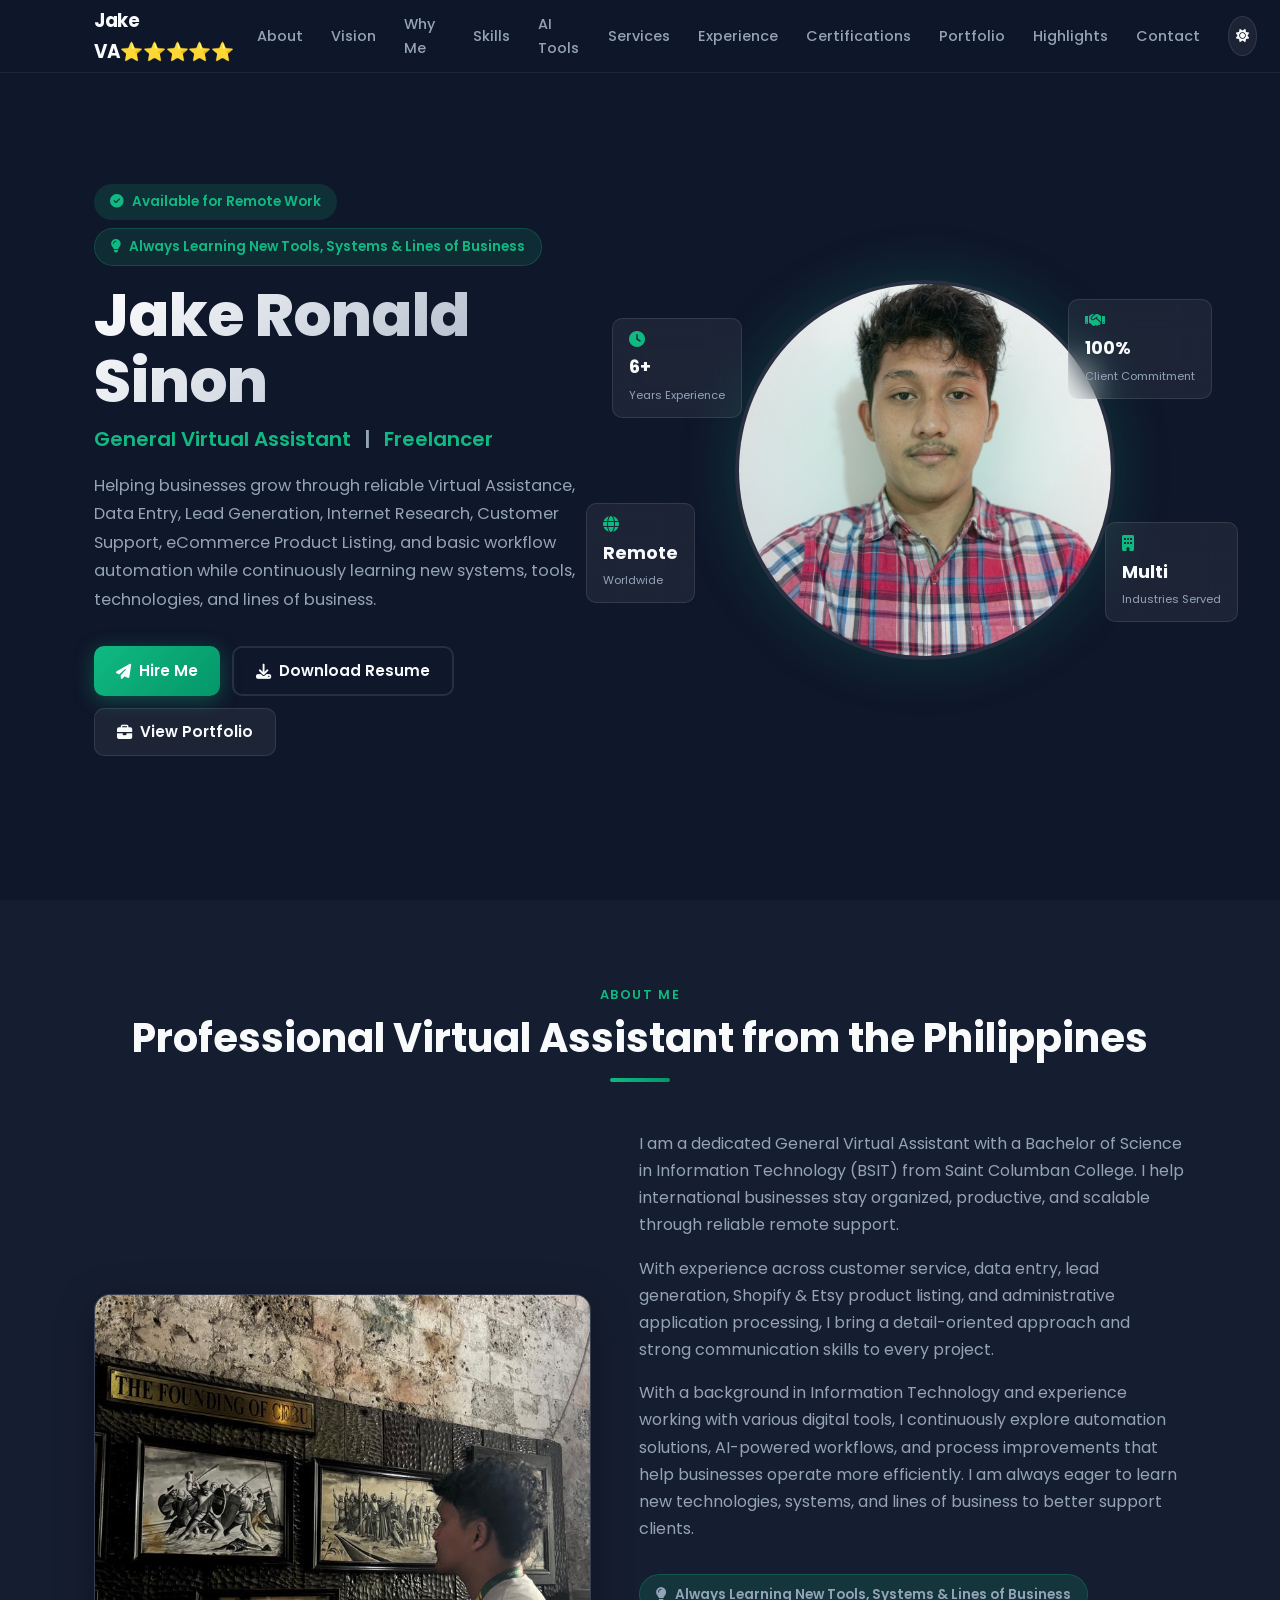
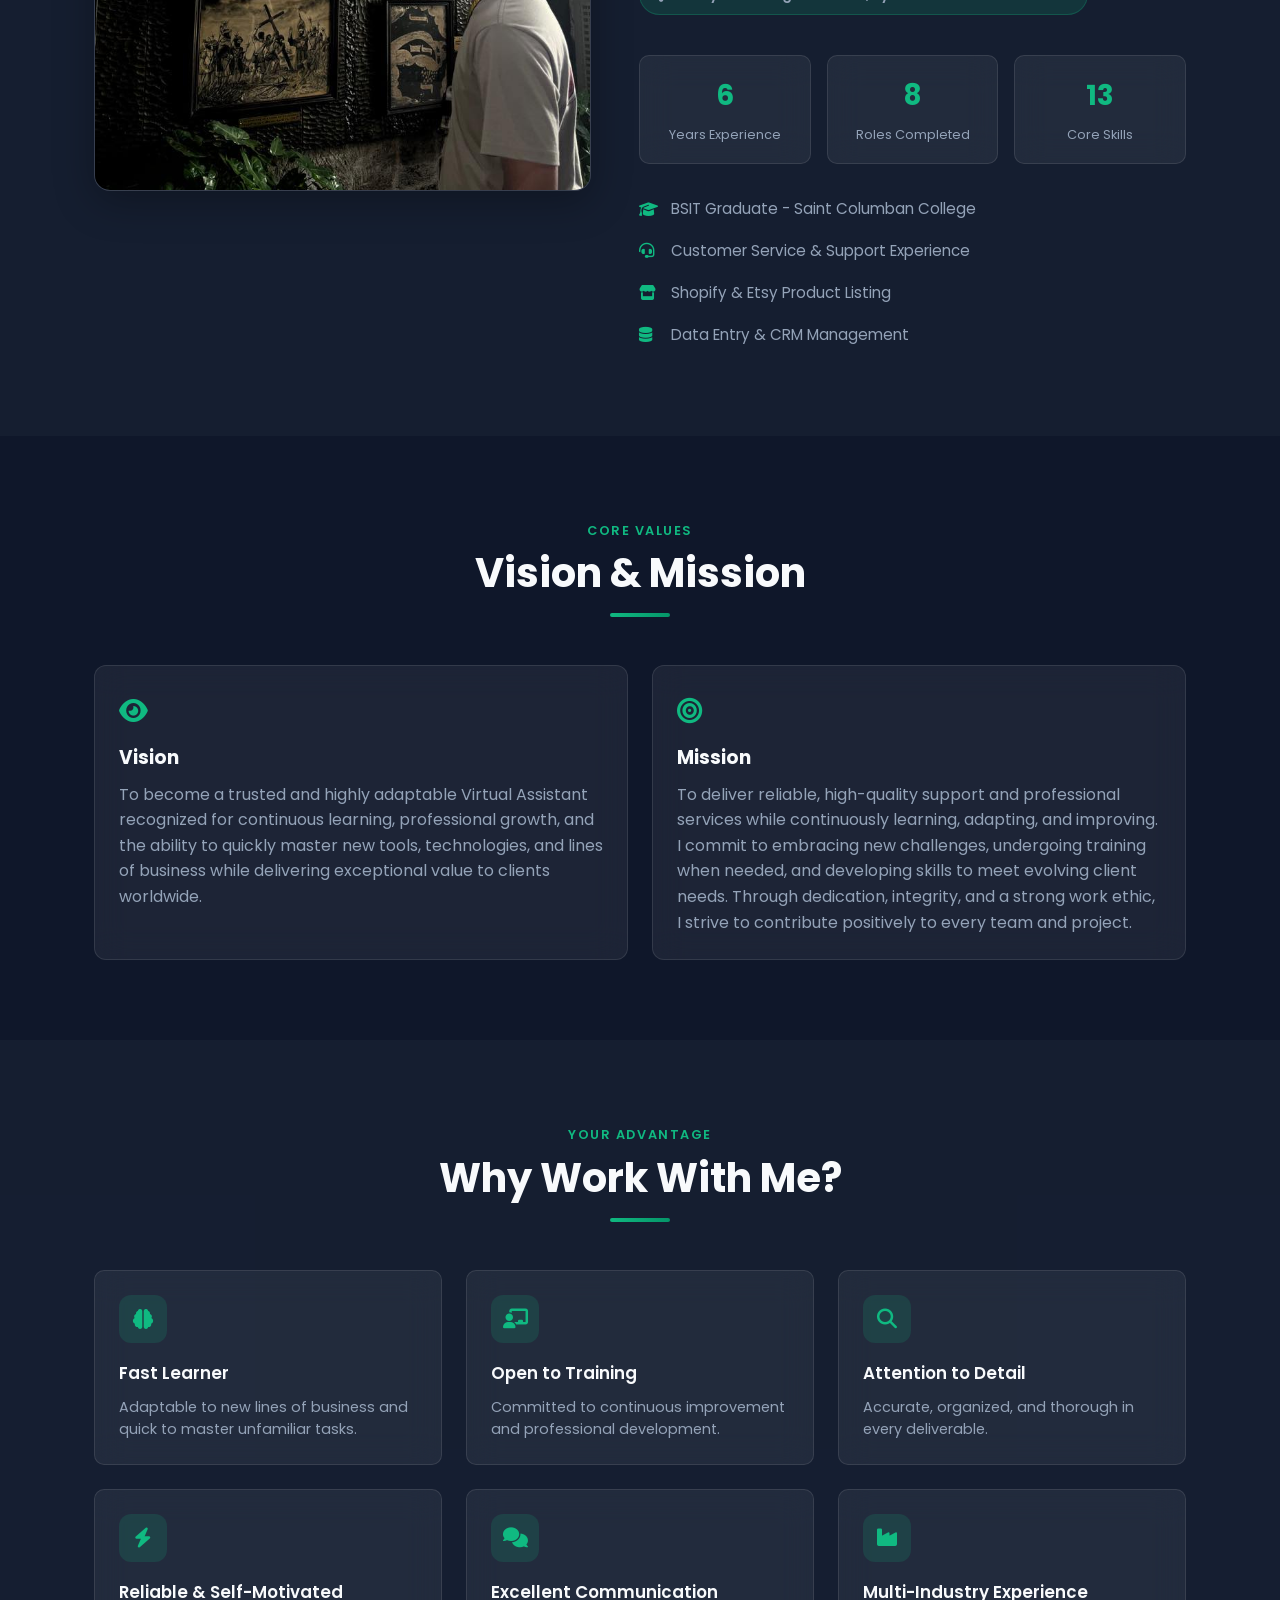
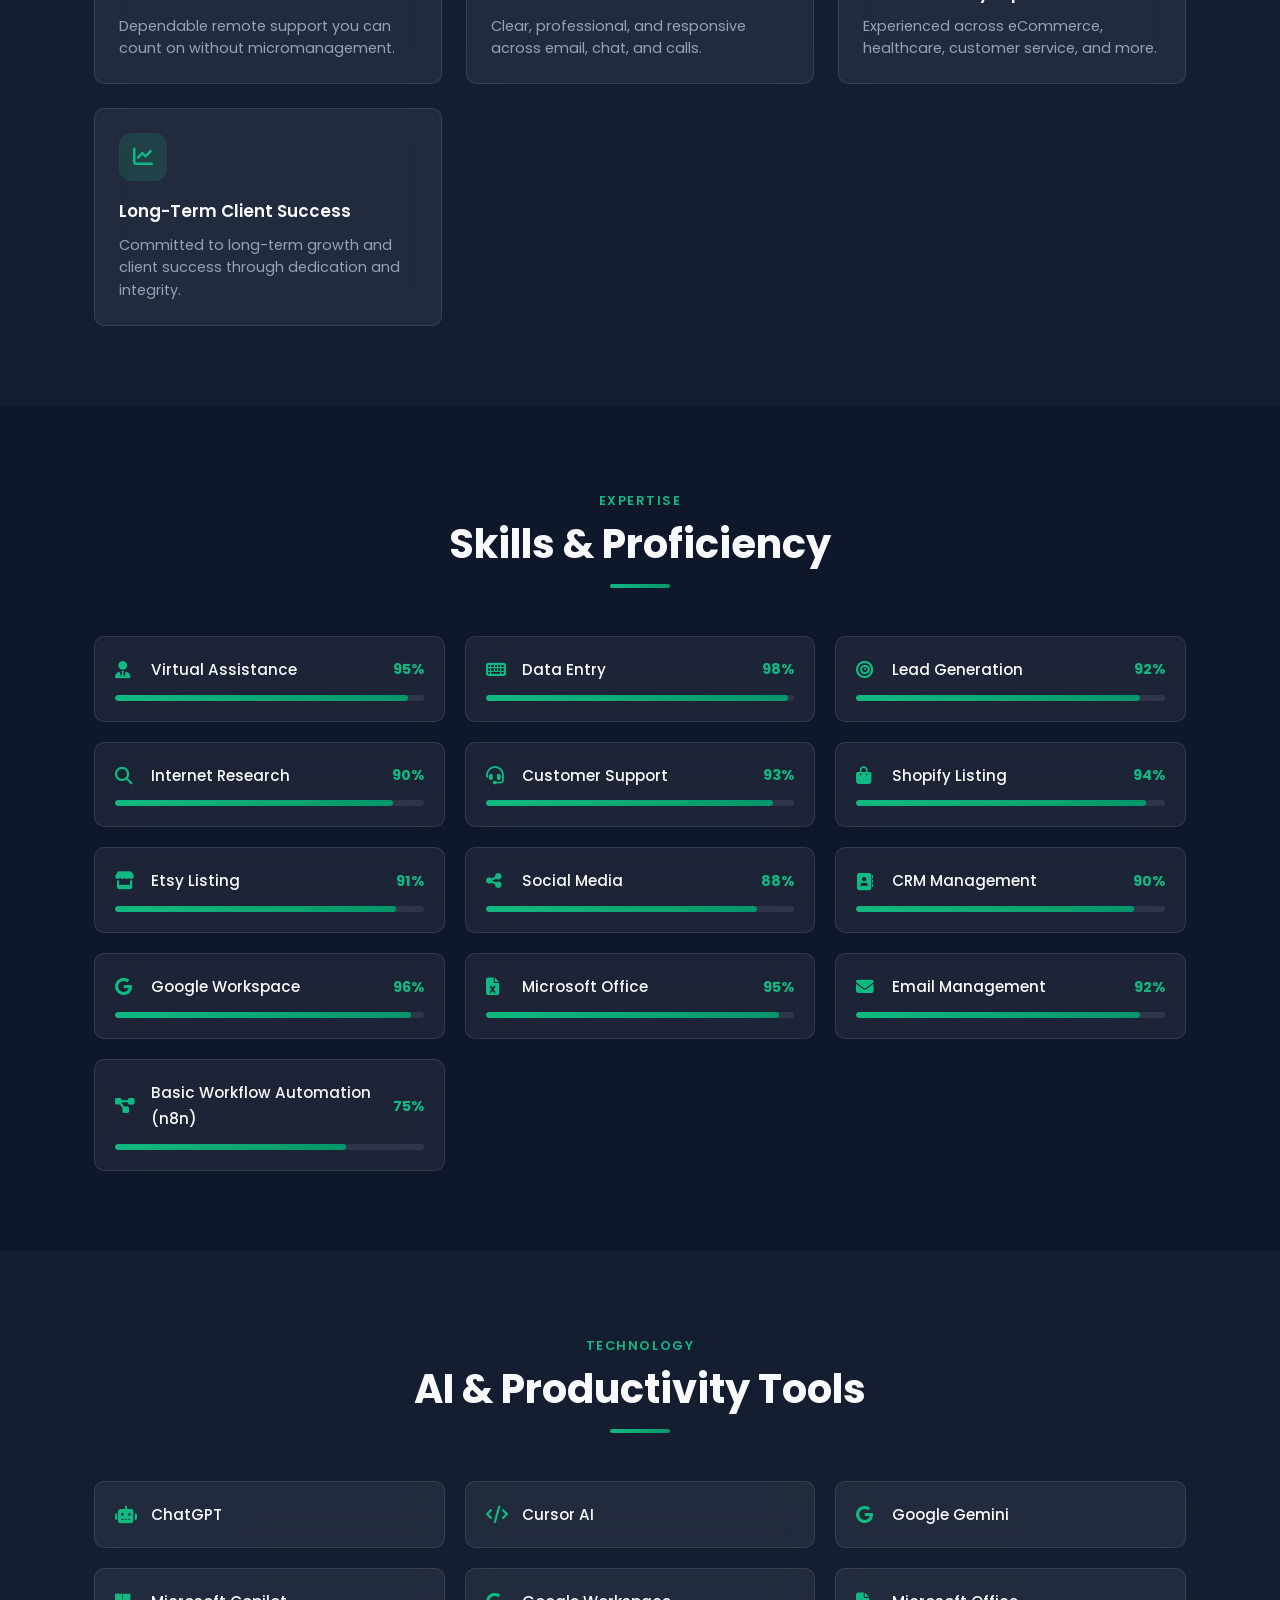
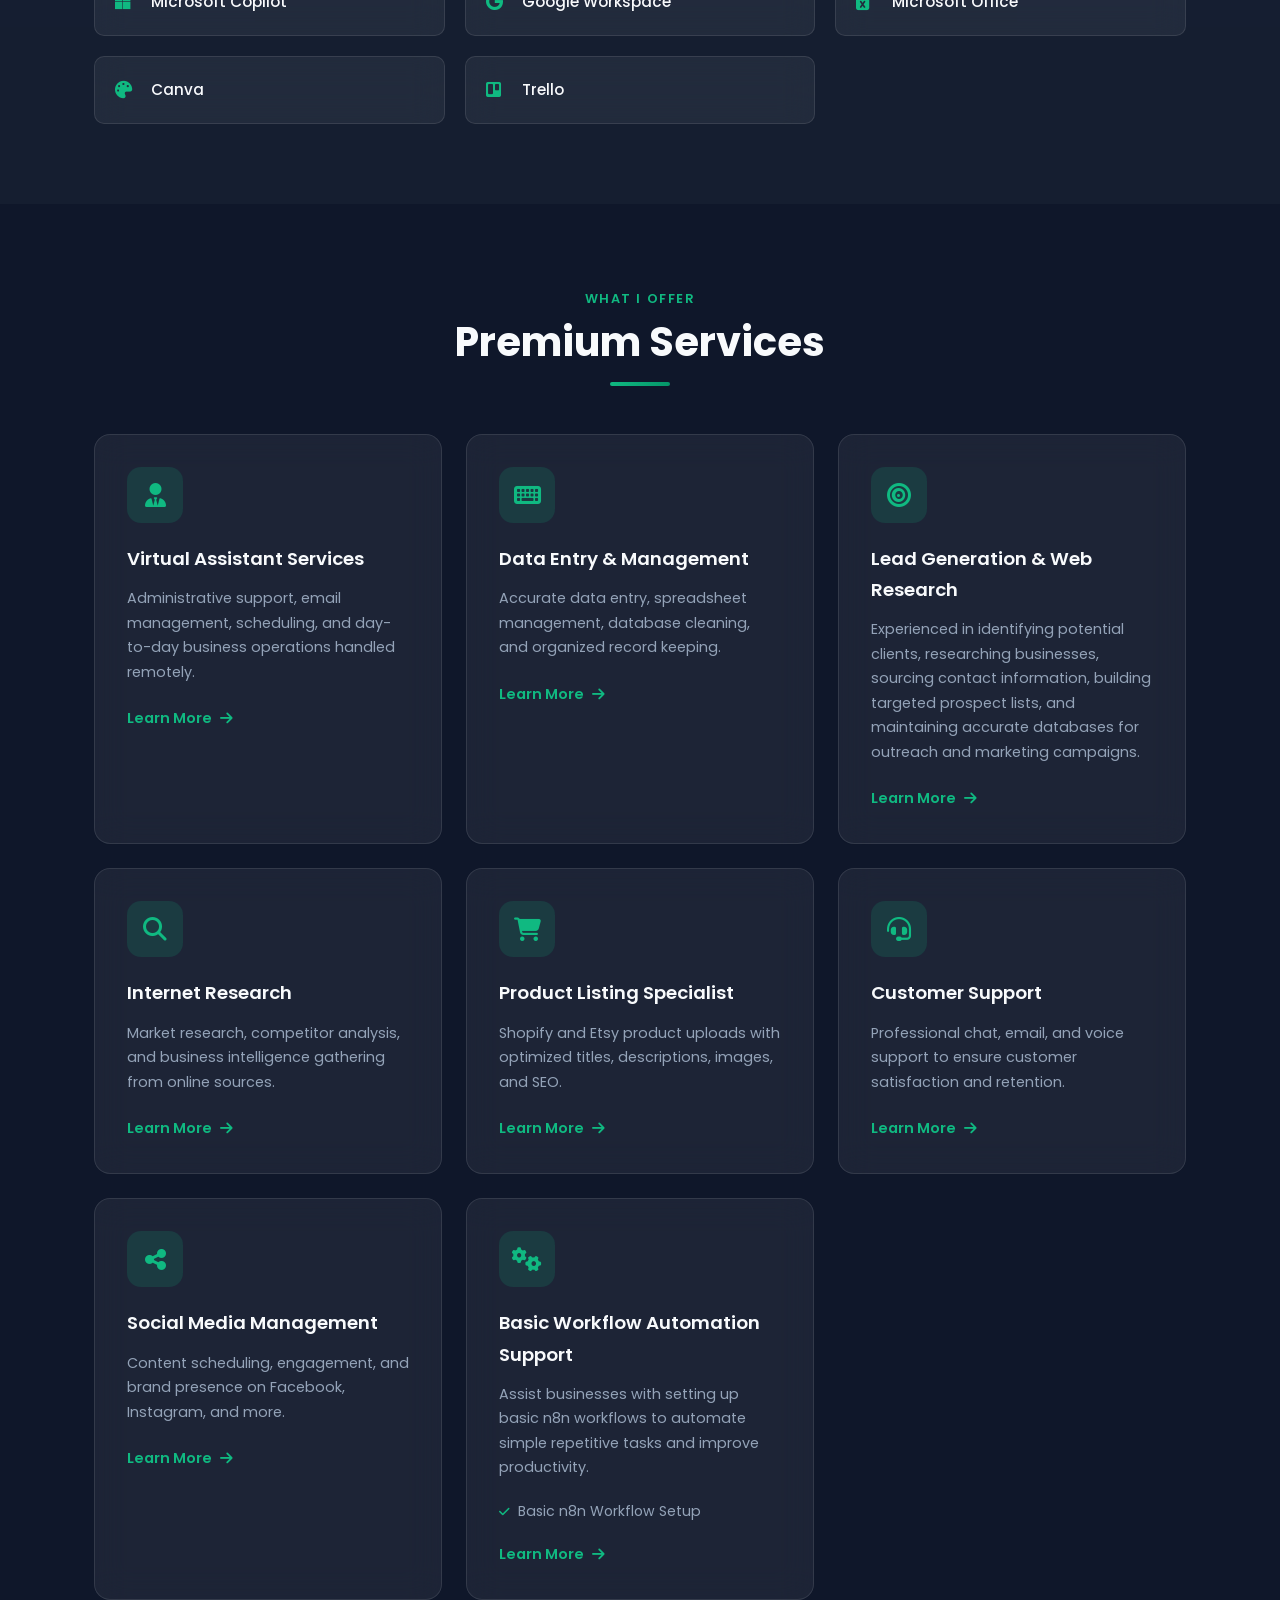
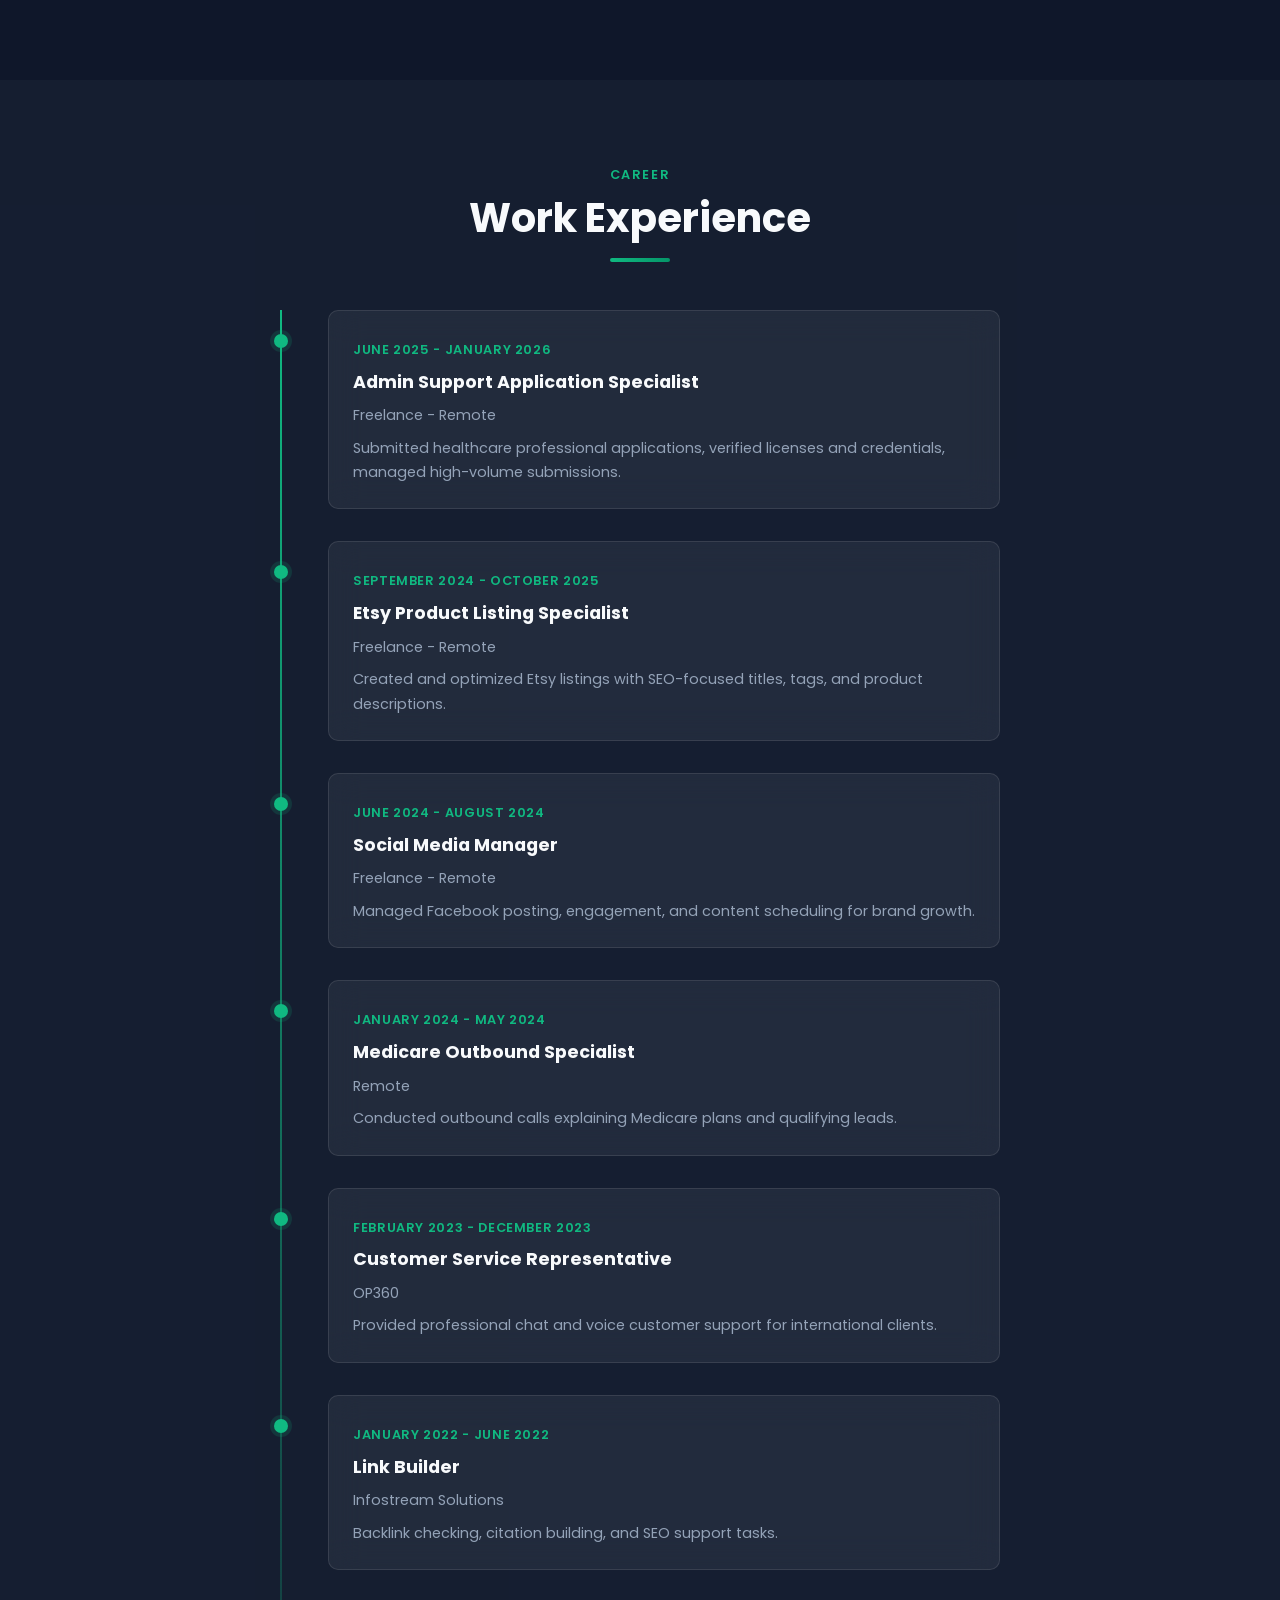
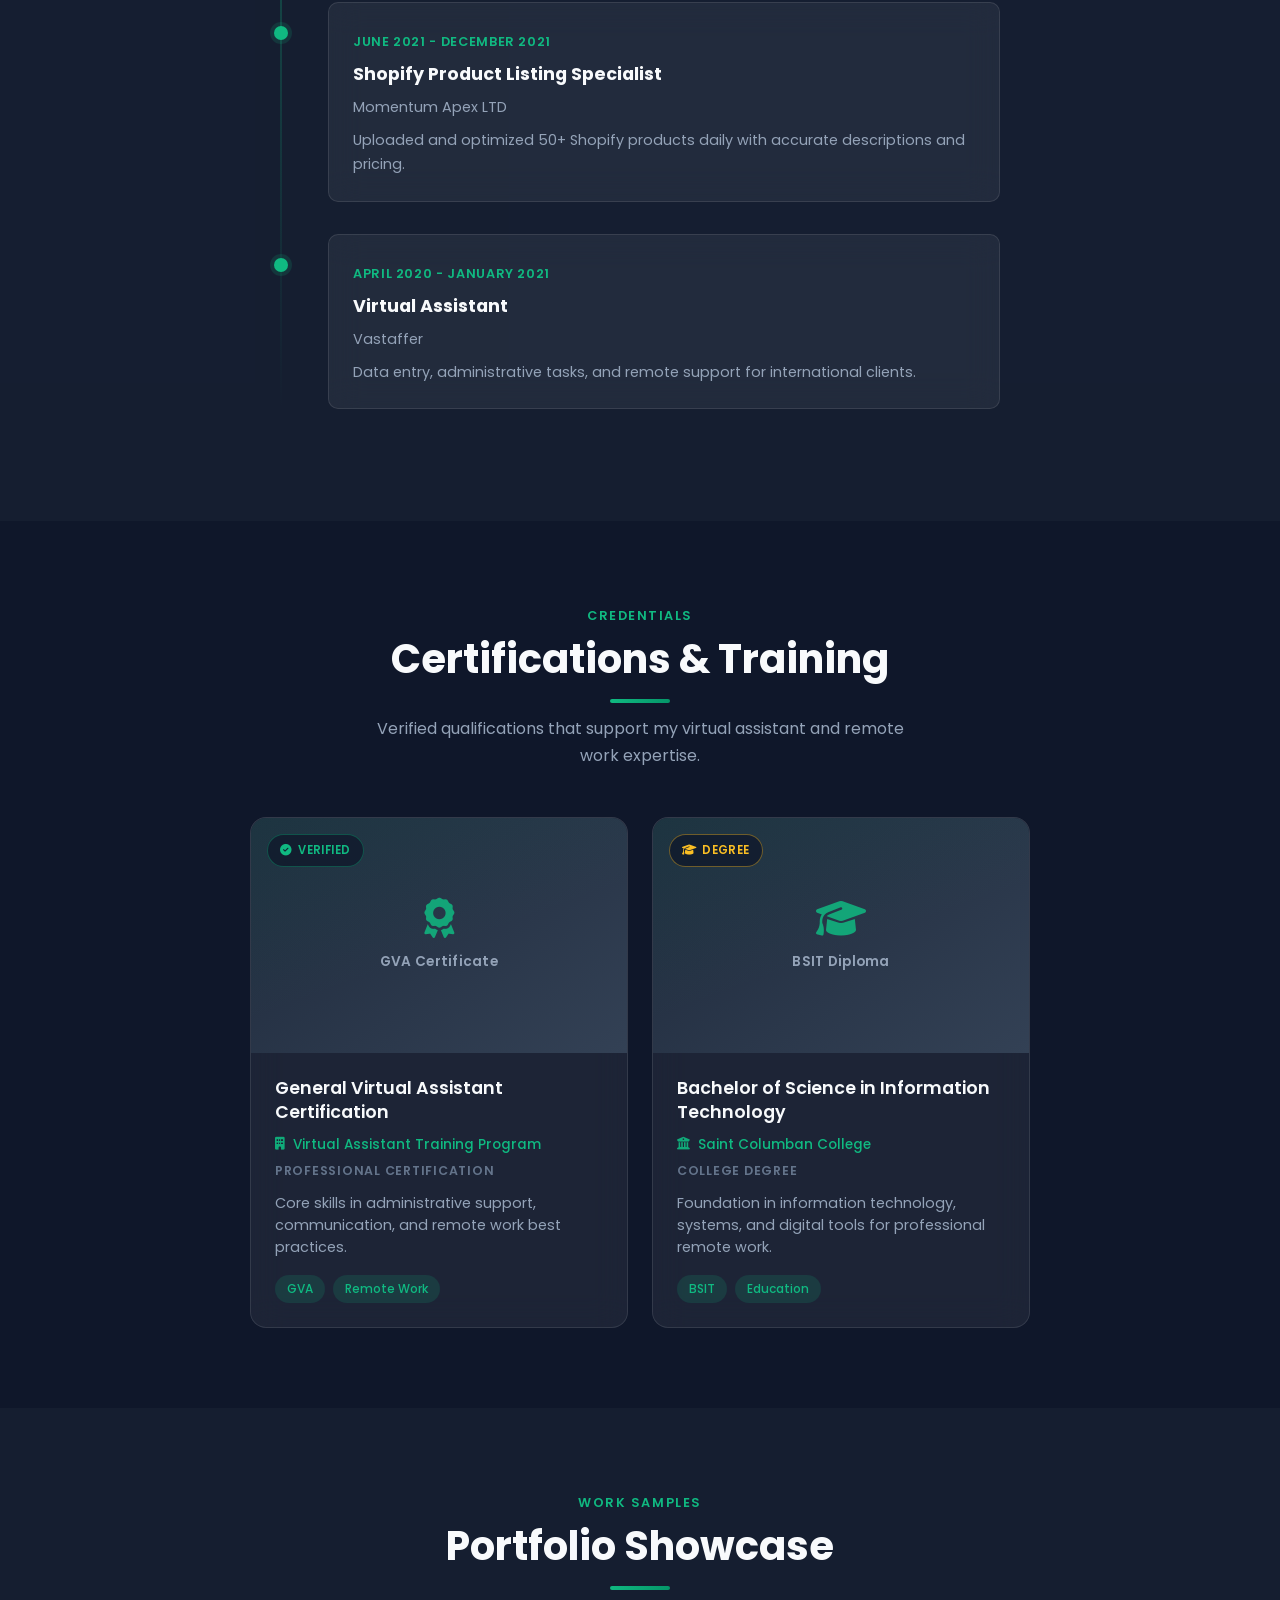
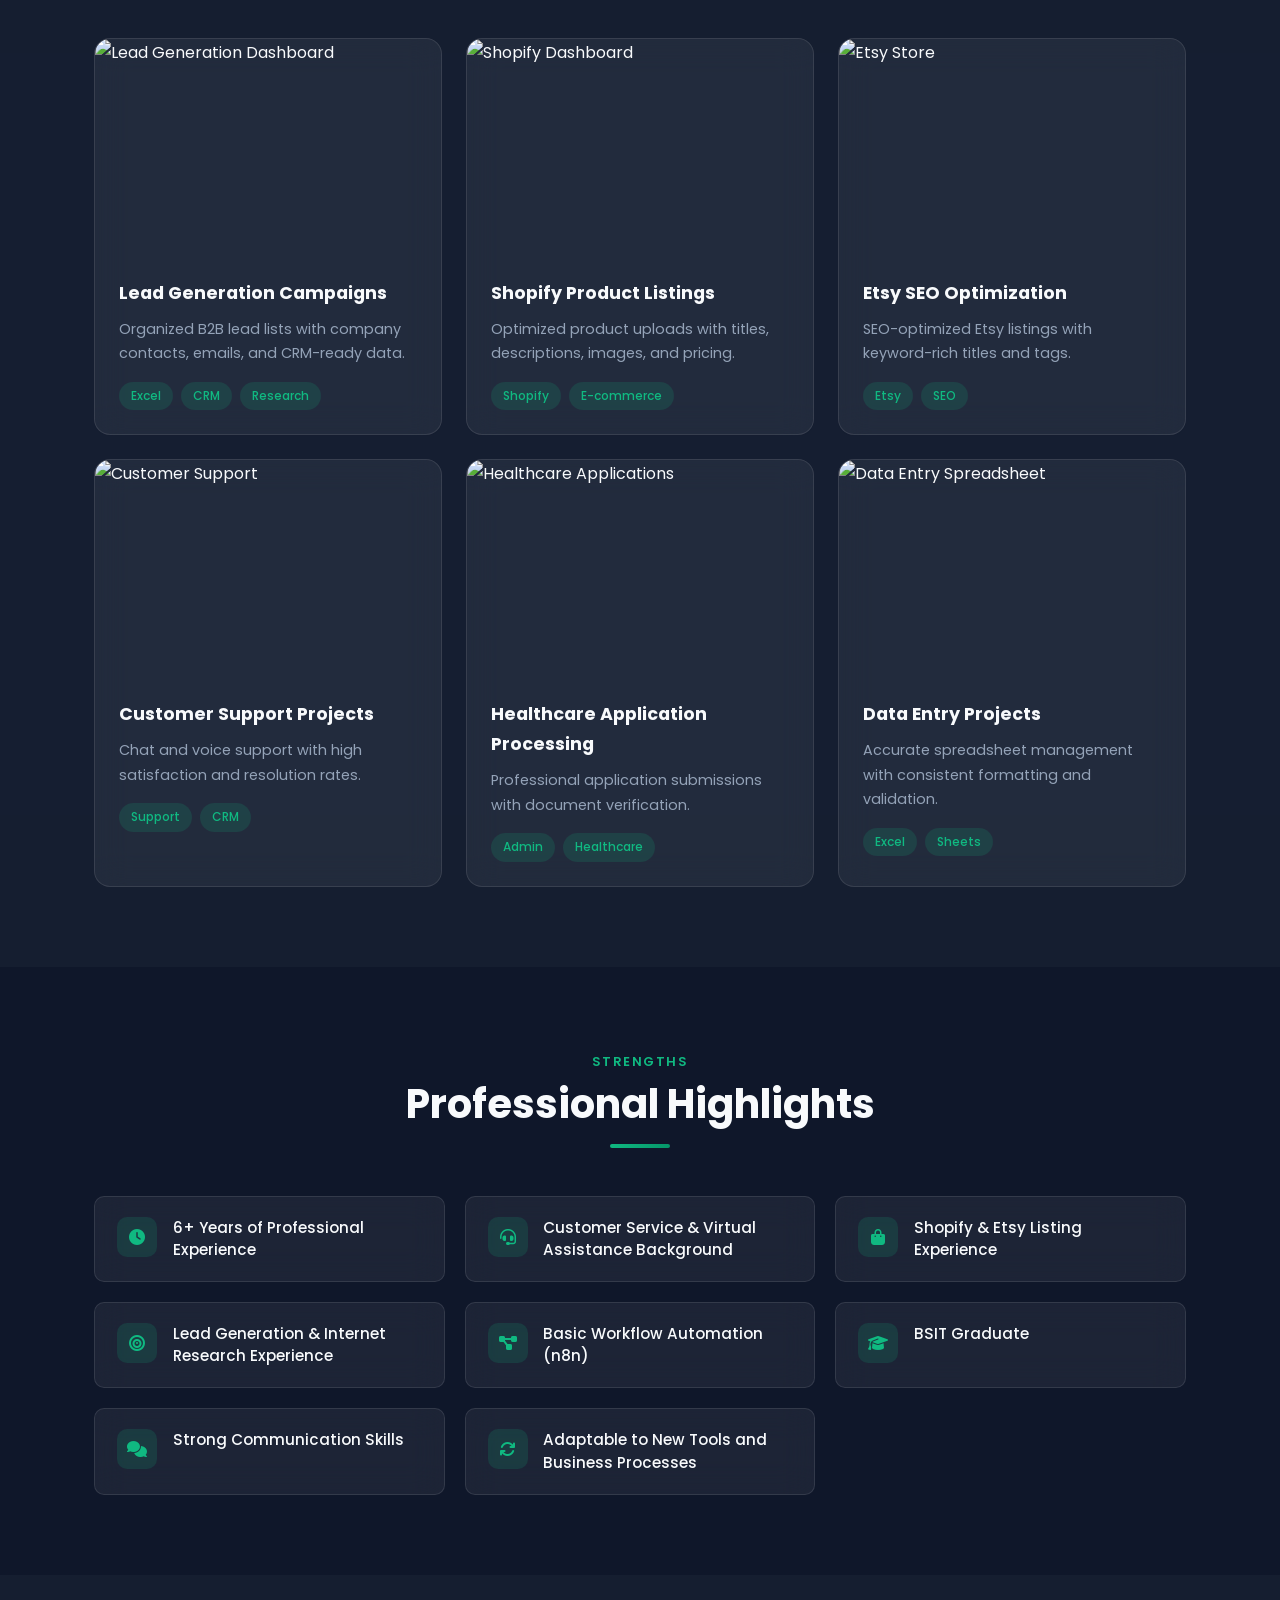
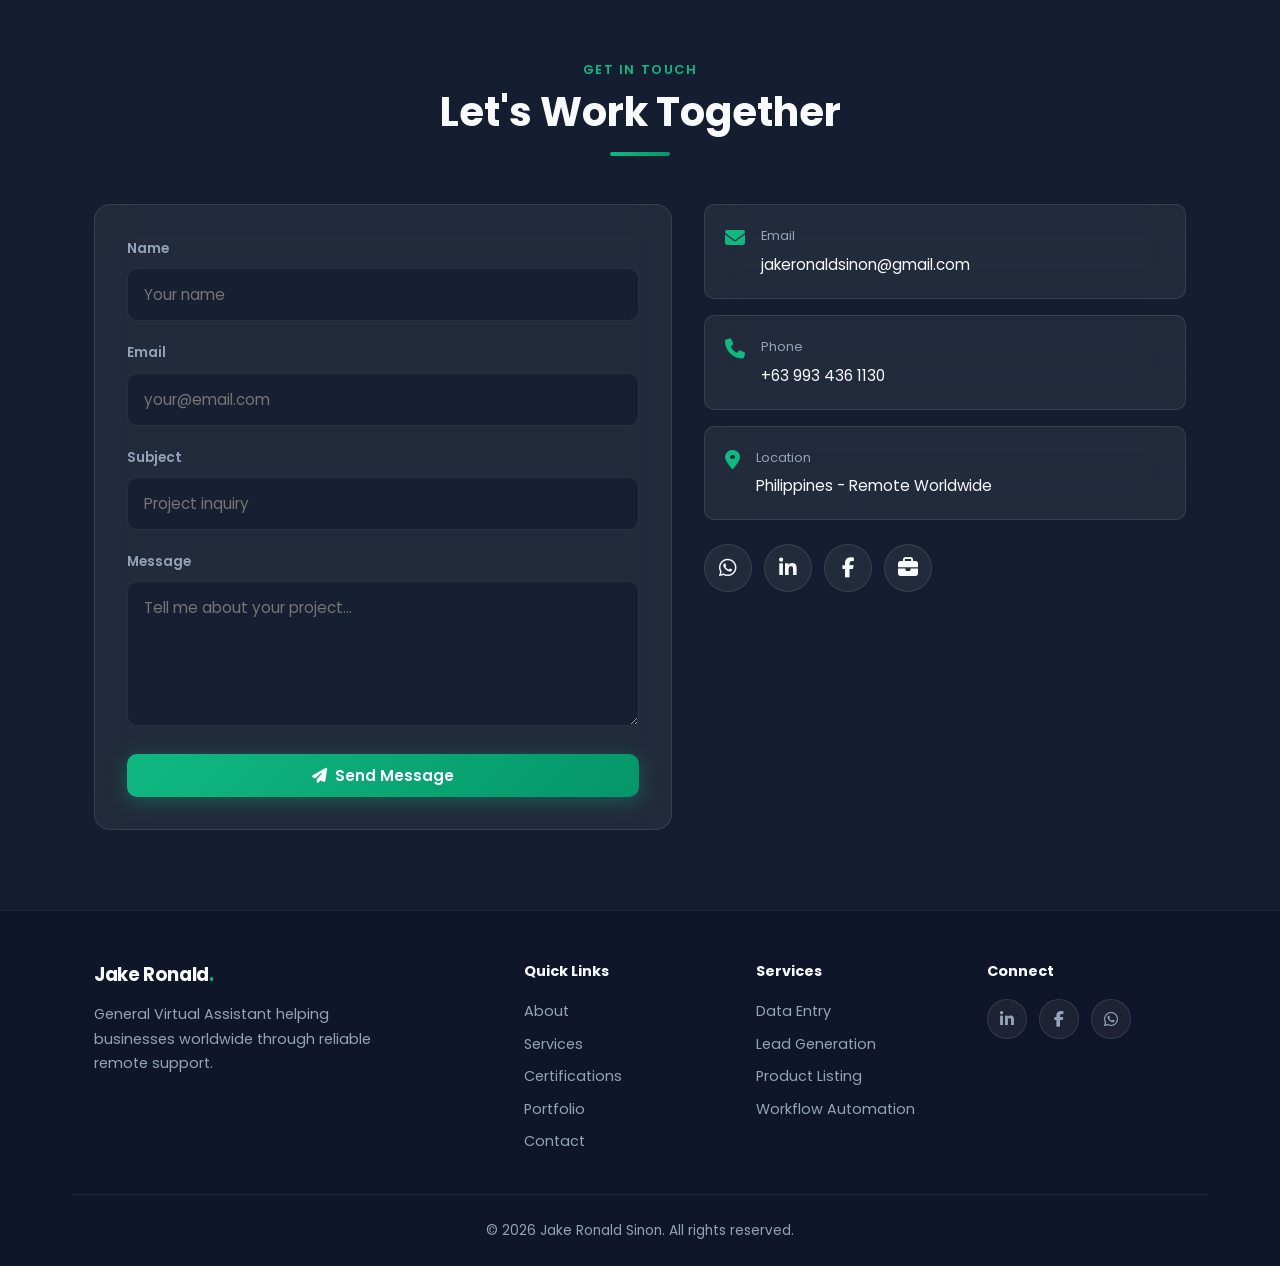
==== commit f629eca1: "Updated portfolio website" ====
--- a/index.html
+++ b/index.html
@@ -18,7 +18,7 @@
   <link rel="preconnect" href="https://fonts.gstatic.com" crossorigin>
   <link href="https://fonts.googleapis.com/css2?family=Poppins:wght@300;400;500;600;700;800&display=swap" rel="stylesheet">
   <link rel="stylesheet" href="https://cdnjs.cloudflare.com/ajax/libs/font-awesome/6.5.1/css/all.min.css" crossorigin="anonymous">
-  <link rel="stylesheet" href="style.css">
+  <link rel="stylesheet" href="style.css?v=4">
   <script type="application/ld+json">
   {
     "@context": "https://schema.org",
@@ -747,6 +747,6 @@
     </div>
   </div>
 
-  <script src="script.js"></script>
+  <script src="script.js?v=4"></script>
 </body>
 </html>
--- a/style.css
+++ b/style.css
@@ -286,6 +286,120 @@
 }
 .about-learning-badge i { font-size: 0.9rem; }
 
+/* Vision & Mission */
+.vision-mission .vision-grid {
+  display: flex;
+  gap: 1.5rem;
+  flex-wrap: wrap;
+  margin-top: 1.5rem;
+}
+.vision-card {
+  flex: 1 1 320px;
+  padding: 1.5rem;
+  border-radius: 12px;
+}
+.vision-icon {
+  font-size: 1.6rem;
+  color: var(--emerald);
+  margin-bottom: 0.5rem;
+}
+.vision-card h3 { margin-top: 0.25rem; margin-bottom: 0.5rem; }
+.vision-card p { line-height: 1.6; color: var(--text-muted); }
+
+/* Why Work With Me */
+.why-me .why-grid {
+  display: grid;
+  grid-template-columns: repeat(3, 1fr);
+  gap: 1.5rem;
+}
+.why-me .why-card {
+  padding: 1.5rem;
+  border-radius: var(--radius-sm);
+  transition: var(--transition);
+  display: flex;
+  flex-direction: column;
+}
+[data-theme="light"] .why-me .why-card {
+  background: var(--white);
+  border: 1px solid var(--border);
+}
+.why-me .why-card:hover {
+  transform: translateY(-4px);
+  box-shadow: var(--shadow);
+  border-color: rgba(16, 185, 129, 0.35);
+}
+.why-me .why-icon {
+  width: 48px;
+  height: 48px;
+  border-radius: 12px;
+  background: var(--emerald-soft);
+  color: var(--emerald);
+  display: flex;
+  align-items: center;
+  justify-content: center;
+  font-size: 1.25rem;
+  margin-bottom: 1rem;
+  flex-shrink: 0;
+}
+.why-me .why-card h3 {
+  font-size: 1.05rem;
+  font-weight: 600;
+  margin-bottom: 0.5rem;
+}
+.why-me .why-card p {
+  font-size: 0.9rem;
+  color: var(--text-muted);
+  line-height: 1.55;
+  margin: 0;
+}
+
+/* AI & Productivity Tools */
+.ai-tools .tool-card { padding: 1.25rem; }
+.ai-tools .tool-card .skill-header { margin-bottom: 0; }
+.ai-tools .tool-card .skill-header strong { display: none; }
+.ai-tools .tool-card:hover {
+  transform: translateY(-3px);
+  border-color: rgba(16, 185, 129, 0.3);
+}
+
+/* Professional Highlights */
+.highlights-grid {
+  display: grid;
+  grid-template-columns: repeat(auto-fill, minmax(280px, 1fr));
+  gap: 1.25rem;
+}
+.highlight-card {
+  display: flex;
+  align-items: flex-start;
+  gap: 1rem;
+  padding: 1.25rem 1.35rem;
+  border-radius: var(--radius-sm);
+  transition: var(--transition);
+}
+.highlight-card:hover {
+  transform: translateY(-4px);
+  box-shadow: var(--shadow);
+  border-color: rgba(16, 185, 129, 0.3);
+}
+.highlight-card i {
+  flex-shrink: 0;
+  width: 40px;
+  height: 40px;
+  display: flex;
+  align-items: center;
+  justify-content: center;
+  border-radius: 10px;
+  background: var(--emerald-soft);
+  color: var(--emerald);
+  font-size: 1rem;
+}
+.highlight-card span {
+  font-size: 0.95rem;
+  font-weight: 500;
+  line-height: 1.45;
+  color: var(--text);
+}
+
 /* Skills */
 .skills-grid { display: grid; grid-template-columns: repeat(auto-fill, minmax(280px, 1fr)); gap: 1.25rem; }
 .skill-card { padding: 1.25rem; border-radius: var(--radius-sm); }
@@ -524,6 +638,7 @@
   .about-counters { grid-template-columns: 1fr; }
   .contact-grid { grid-template-columns: 1fr; }
   .footer-grid { grid-template-columns: 1fr 1fr; }
+  .why-me .why-grid { grid-template-columns: repeat(2, 1fr); }
 }
 @media (max-width: 768px) {
   .nav-toggle { display: flex; }
@@ -543,86 +658,7 @@
   .hero-buttons { flex-direction: column; }
   .hero-buttons .btn { width: 100%; justify-content: center; }
   .skills-grid { grid-template-columns: 1fr; }
-}
-
-/* Vision & Mission styles */
-.vision-mission .vision-grid{
-  display:flex;
-  gap:1.5rem;
-  flex-wrap:wrap;
-  margin-top:1.5rem;
-}
-.vision-card{
-  flex:1 1 320px;
-  padding:1.5rem;
-  border-radius:12px;
-}
-.vision-icon{
-  font-size:1.6rem;
-  color:var(--emerald);
-  margin-bottom:0.5rem;
-}
-.vision-card h3{margin-top:0.25rem;margin-bottom:0.5rem}
-.vision-card p{line-height:1.6;color:var(--text-muted)}
-
-/* Why Work With Me */
-.why-grid {
-  display: grid;
-  grid-template-columns: repeat(auto-fill, minmax(260px, 1fr));
-  gap: 1.25rem;
-}
-.why-card {
-  padding: 1.5rem; border-radius: var(--radius-sm);
-  transition: var(--transition);
-}
-.why-card:hover {
-  transform: translateY(-4px);
-  box-shadow: var(--shadow);
-  border-color: rgba(16, 185, 129, 0.3);
-}
-.why-icon {
-  width: 48px; height: 48px; border-radius: 12px;
-  background: var(--emerald-soft); color: var(--emerald);
-  display: flex; align-items: center; justify-content: center;
-  font-size: 1.25rem; margin-bottom: 1rem;
-}
-.why-card h3 { font-size: 1.05rem; font-weight: 600; margin-bottom: 0.5rem; }
-.why-card p { font-size: 0.9rem; color: var(--text-muted); line-height: 1.55; }
-
-/* AI & Productivity Tools */
-.ai-tools .tool-card { padding: 1.25rem; }
-.ai-tools .tool-card .skill-header { margin-bottom: 0; }
-.ai-tools .tool-card .skill-header strong { display: none; }
-.ai-tools .tool-card:hover {
-  transform: translateY(-3px);
-  border-color: rgba(16, 185, 129, 0.3);
-}
-
-/* Professional Highlights */
-.highlights-grid {
-  display: grid;
-  grid-template-columns: repeat(auto-fill, minmax(280px, 1fr));
-  gap: 1.25rem;
-}
-.highlight-card {
-  display: flex; align-items: flex-start; gap: 1rem;
-  padding: 1.25rem 1.35rem; border-radius: var(--radius-sm);
-  transition: var(--transition);
-}
-.highlight-card:hover {
-  transform: translateY(-4px);
-  box-shadow: var(--shadow);
-  border-color: rgba(16, 185, 129, 0.3);
-}
-.highlight-card i {
-  flex-shrink: 0; width: 40px; height: 40px;
-  display: flex; align-items: center; justify-content: center;
-  border-radius: 10px; background: var(--emerald-soft);
-  color: var(--emerald); font-size: 1rem;
-}
-.highlight-card span {
-  font-size: 0.95rem; font-weight: 500; line-height: 1.45;
-  color: var(--text);
+  .why-me .why-grid { grid-template-columns: 1fr; }
 }
 
 /* Certifications — horizontal row (matches Portfolio Showcase) */
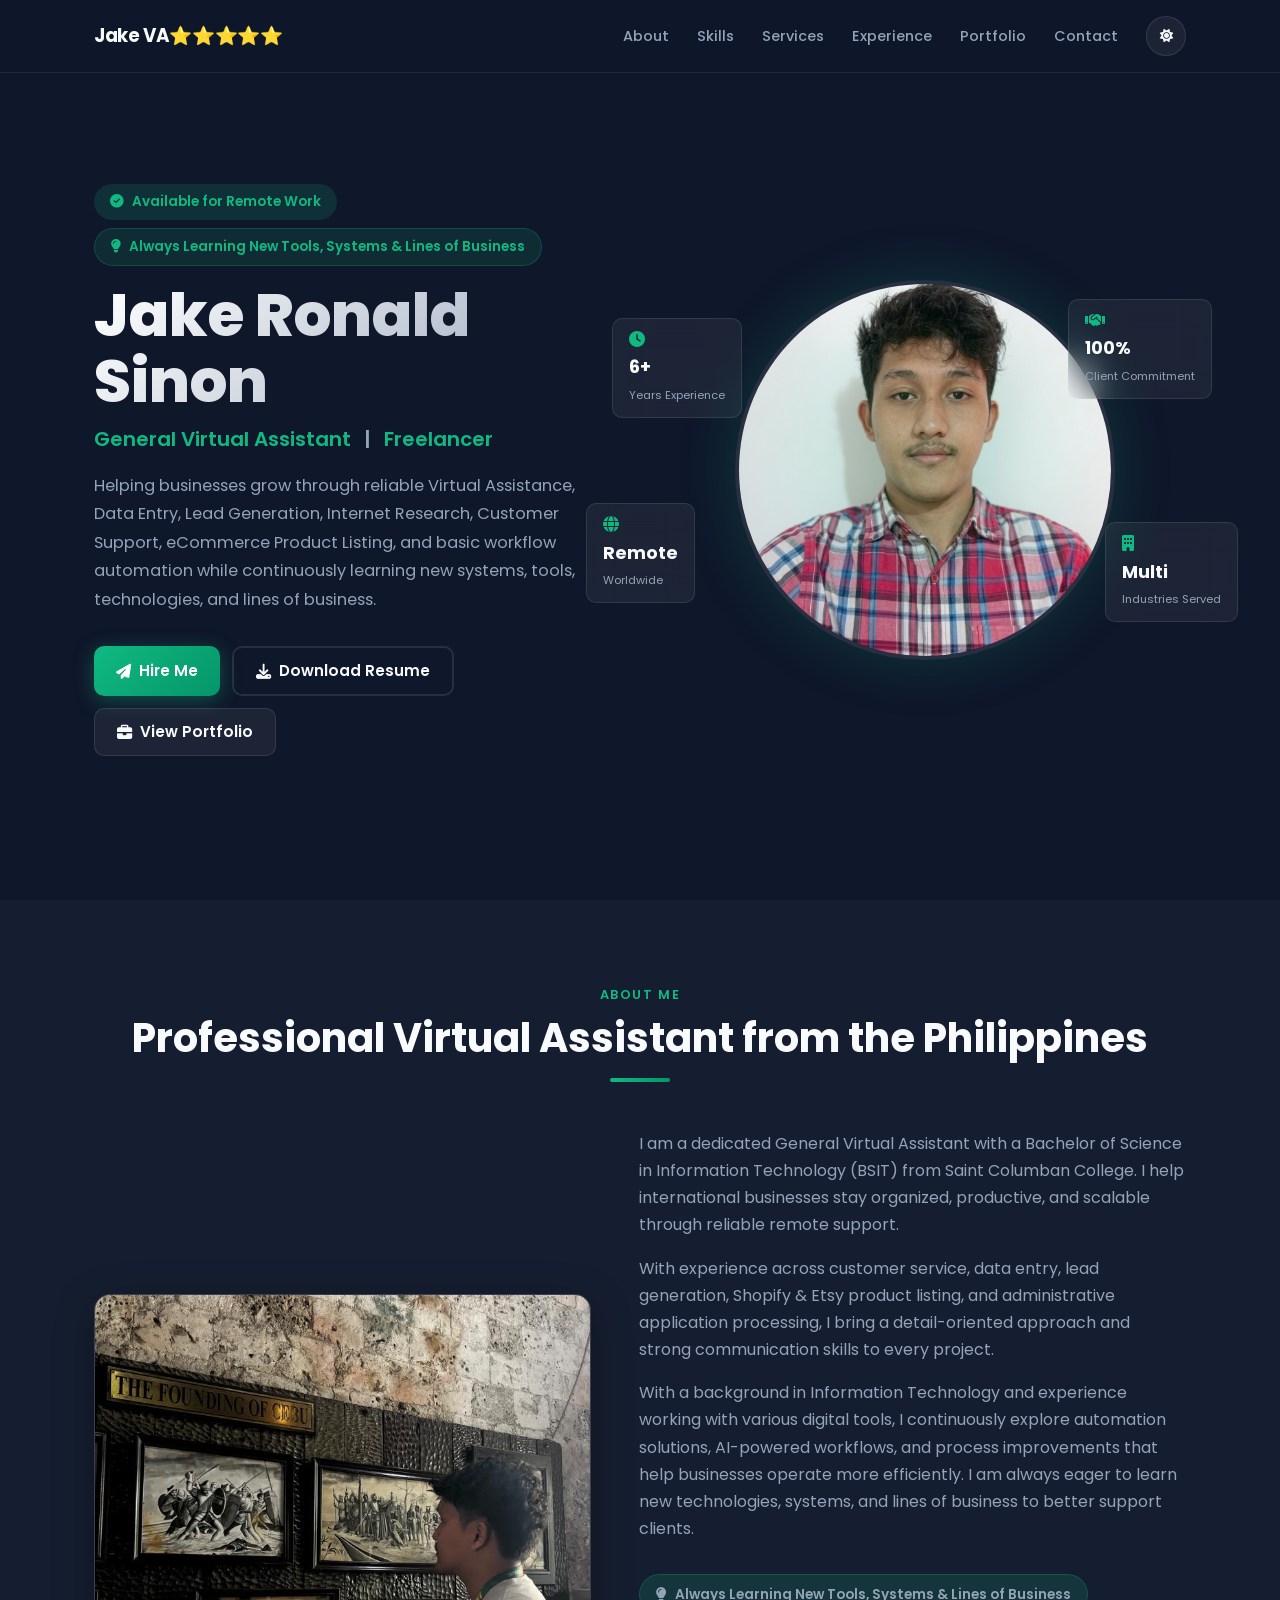
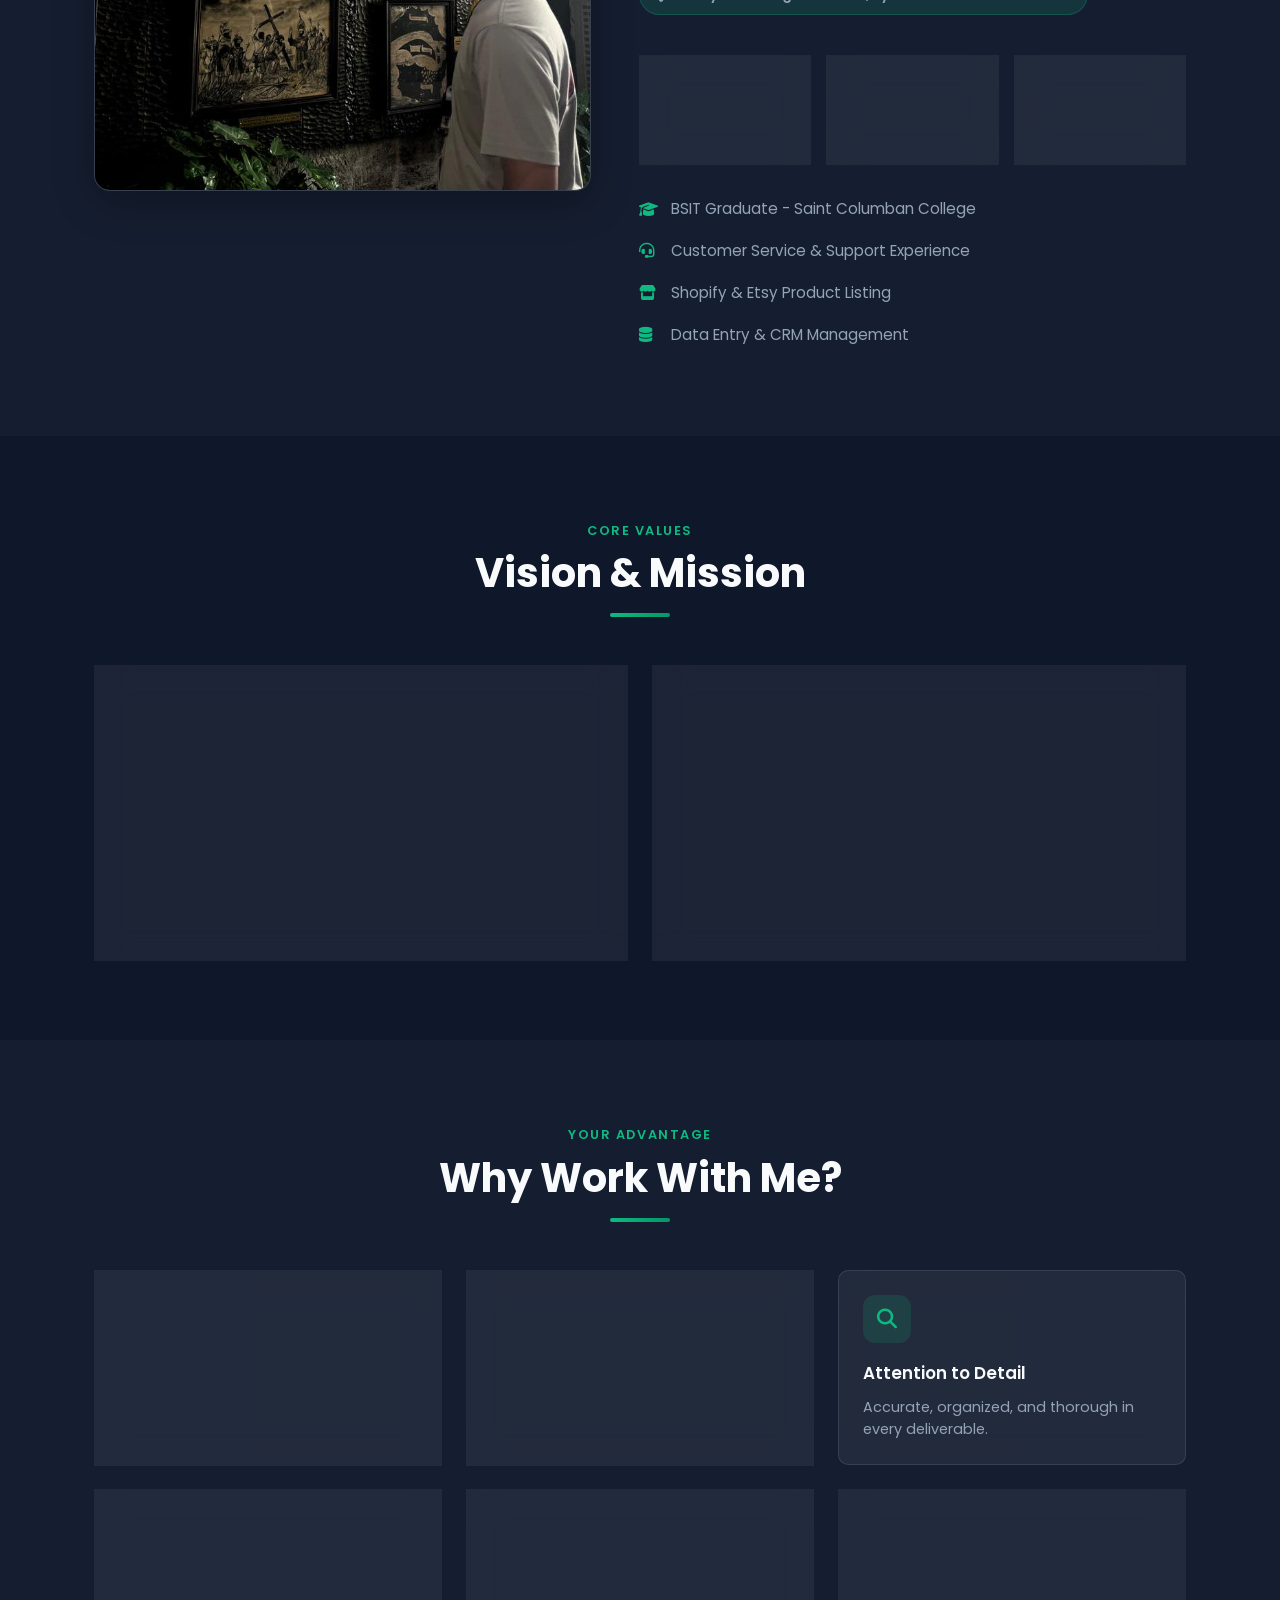
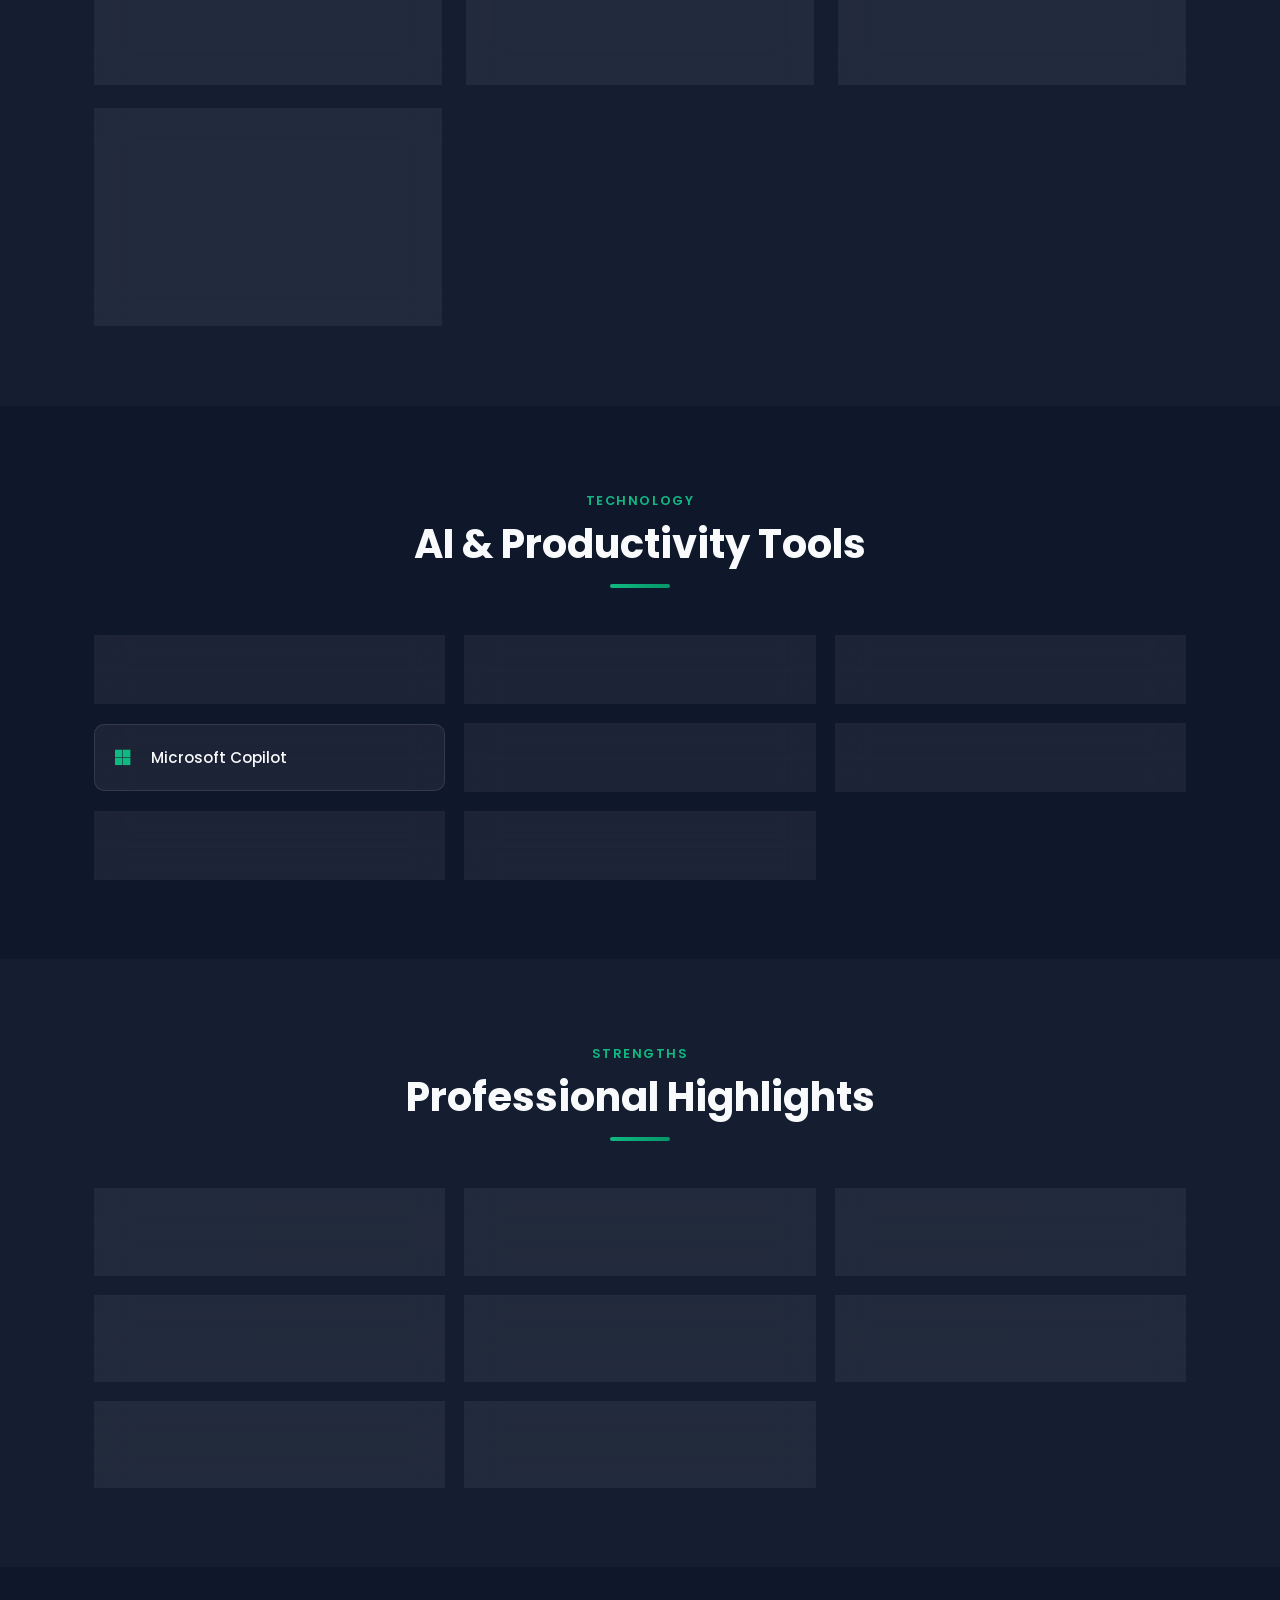
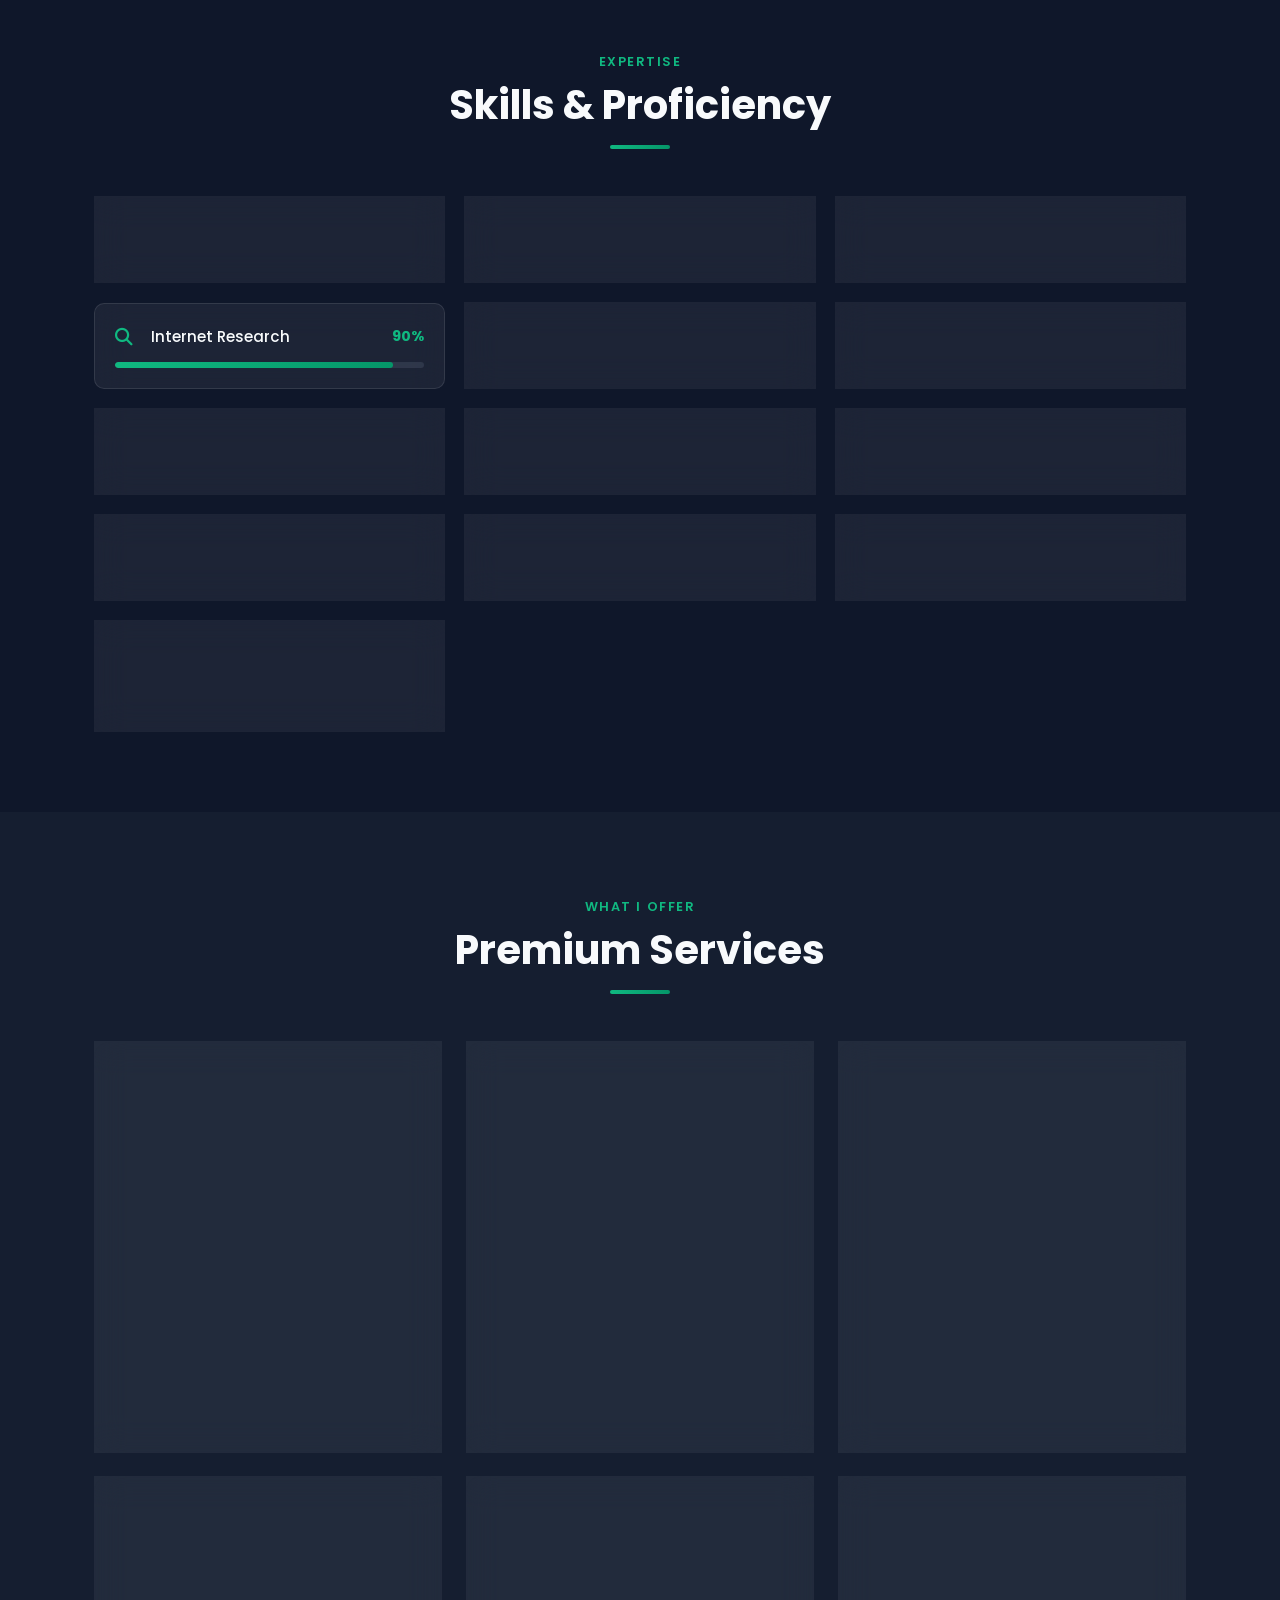
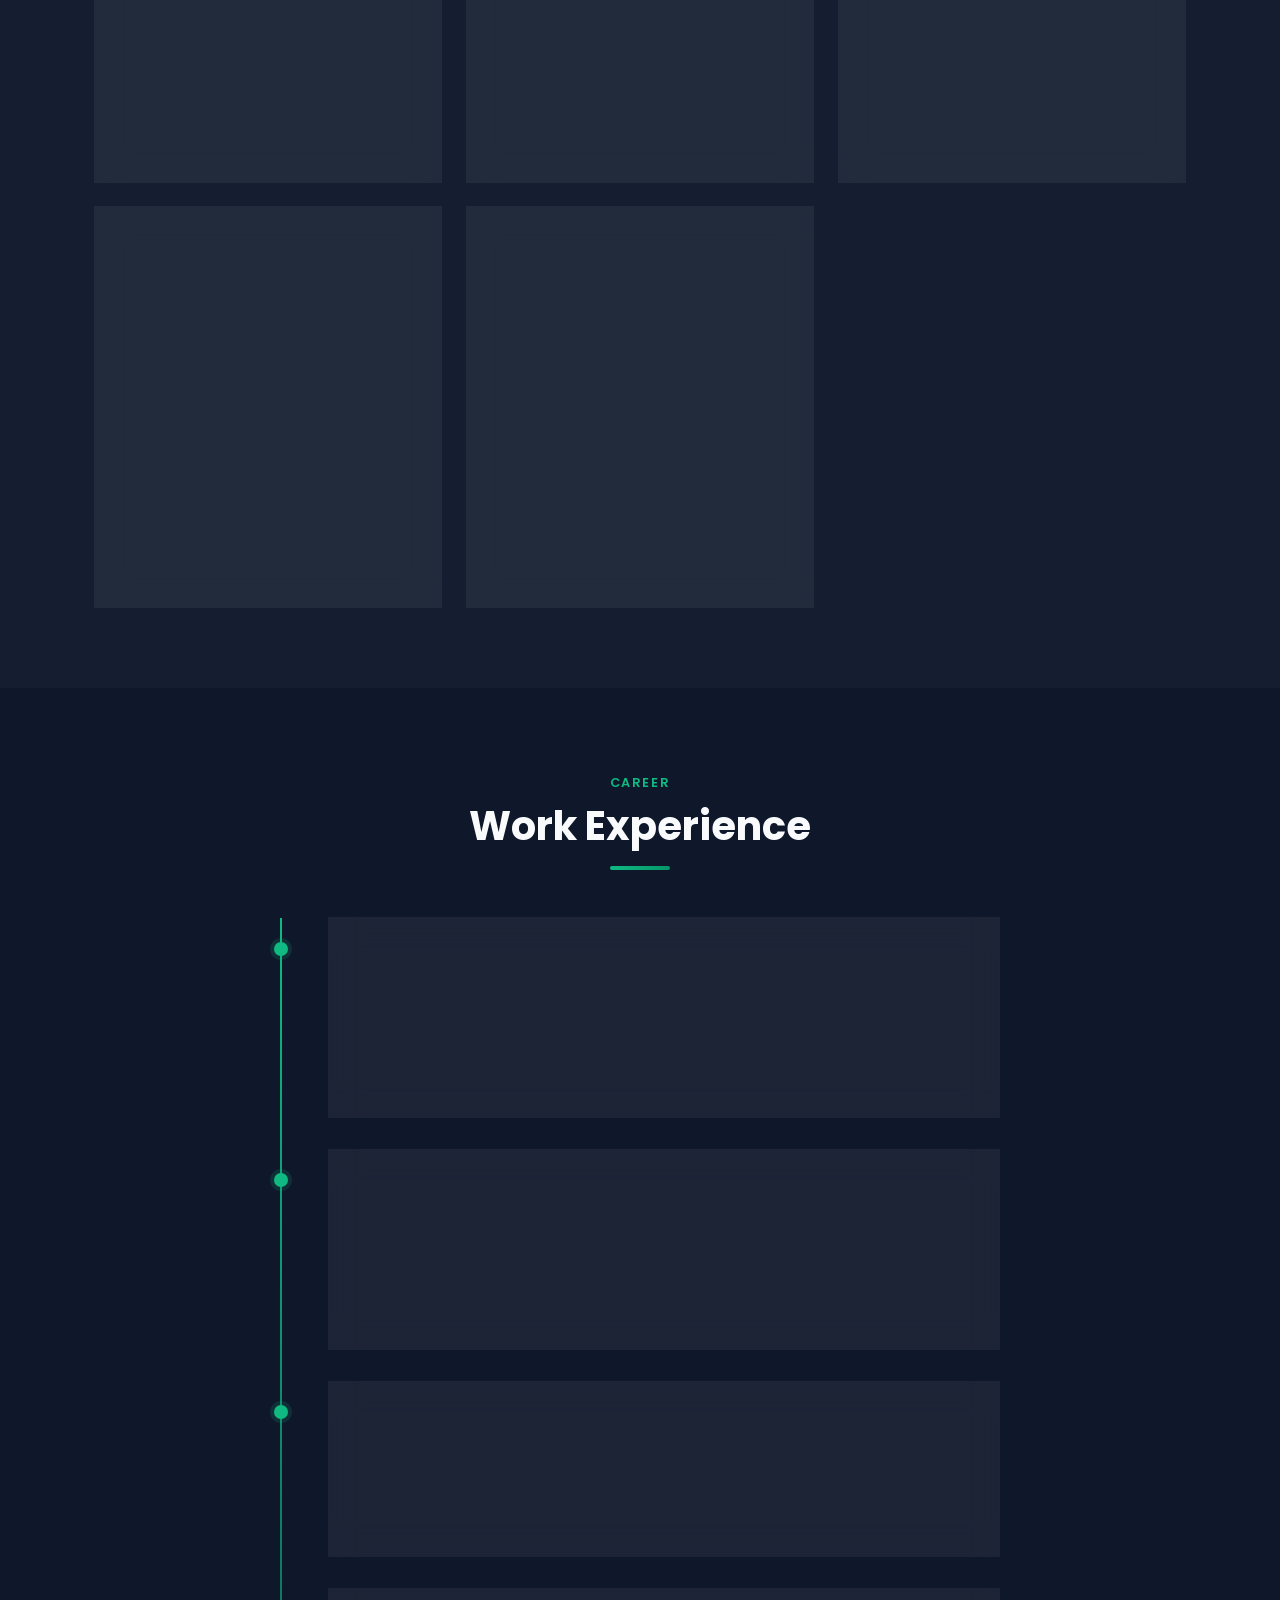
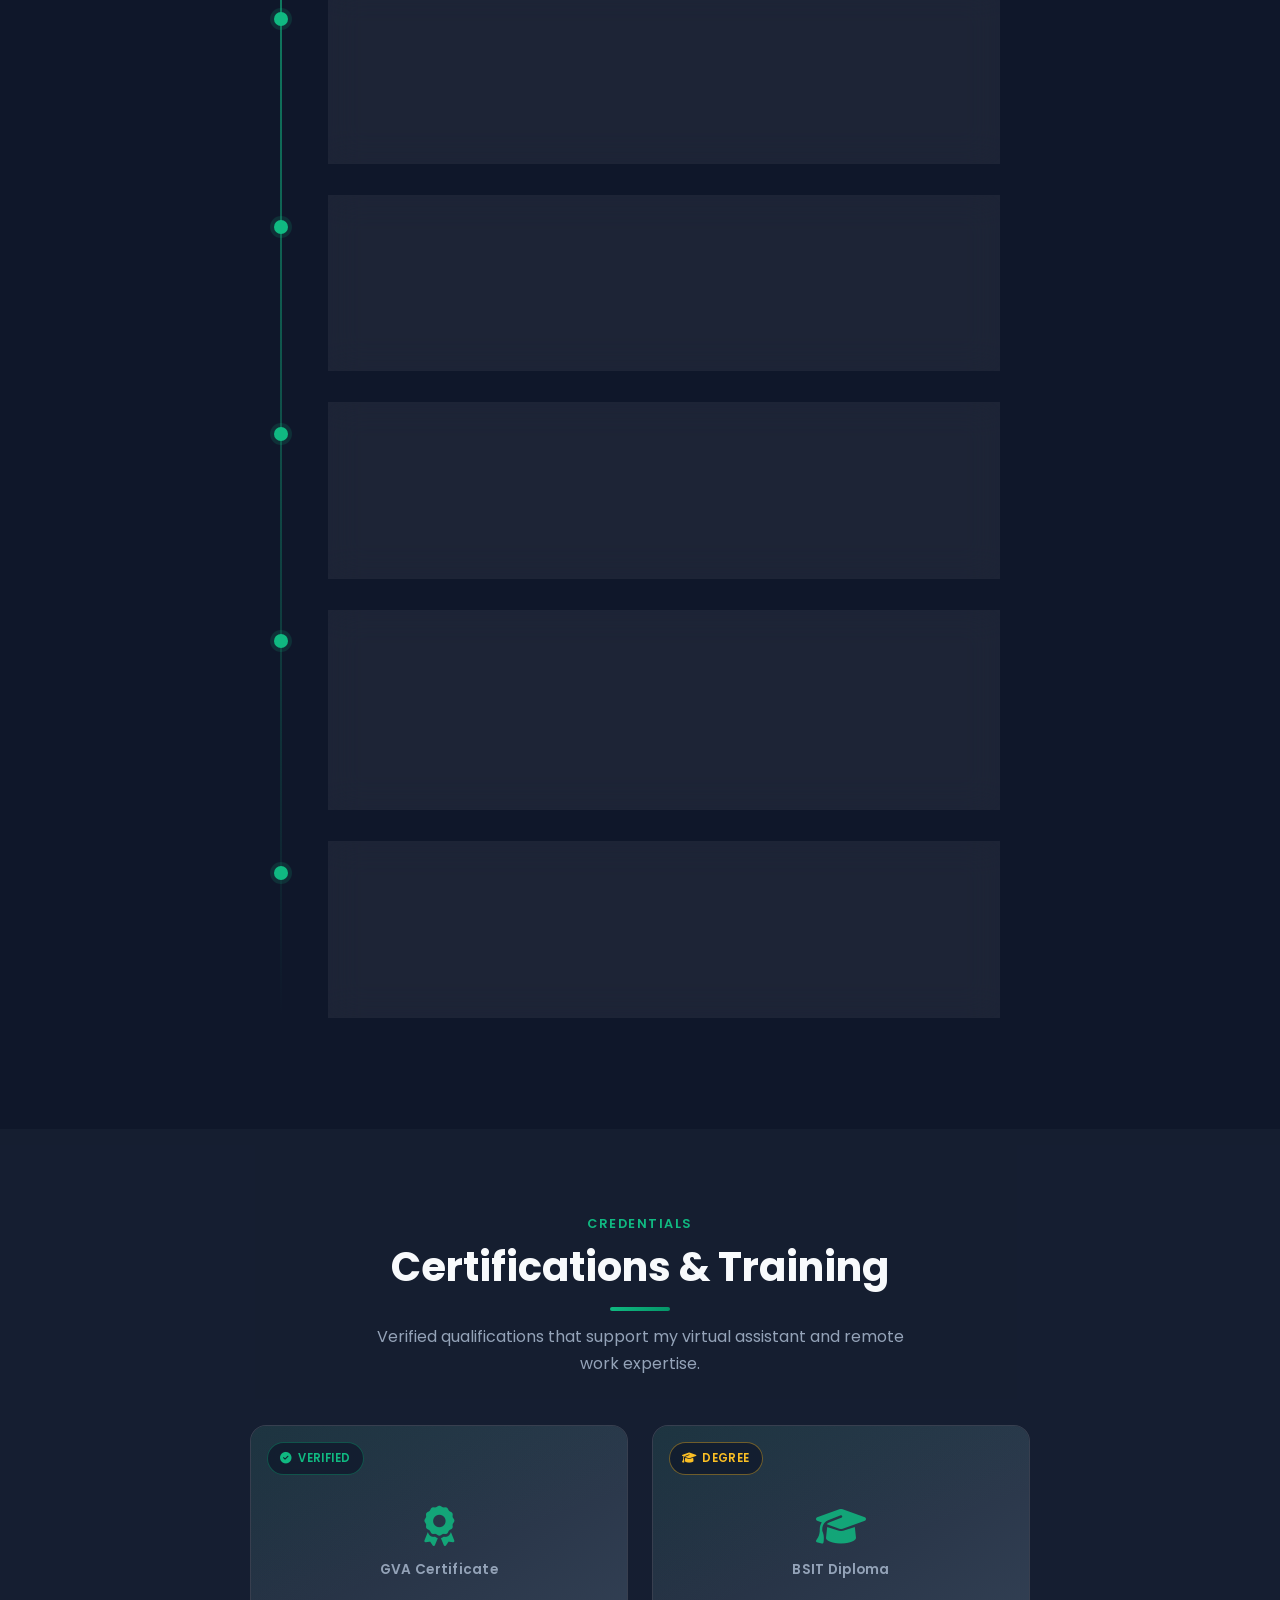
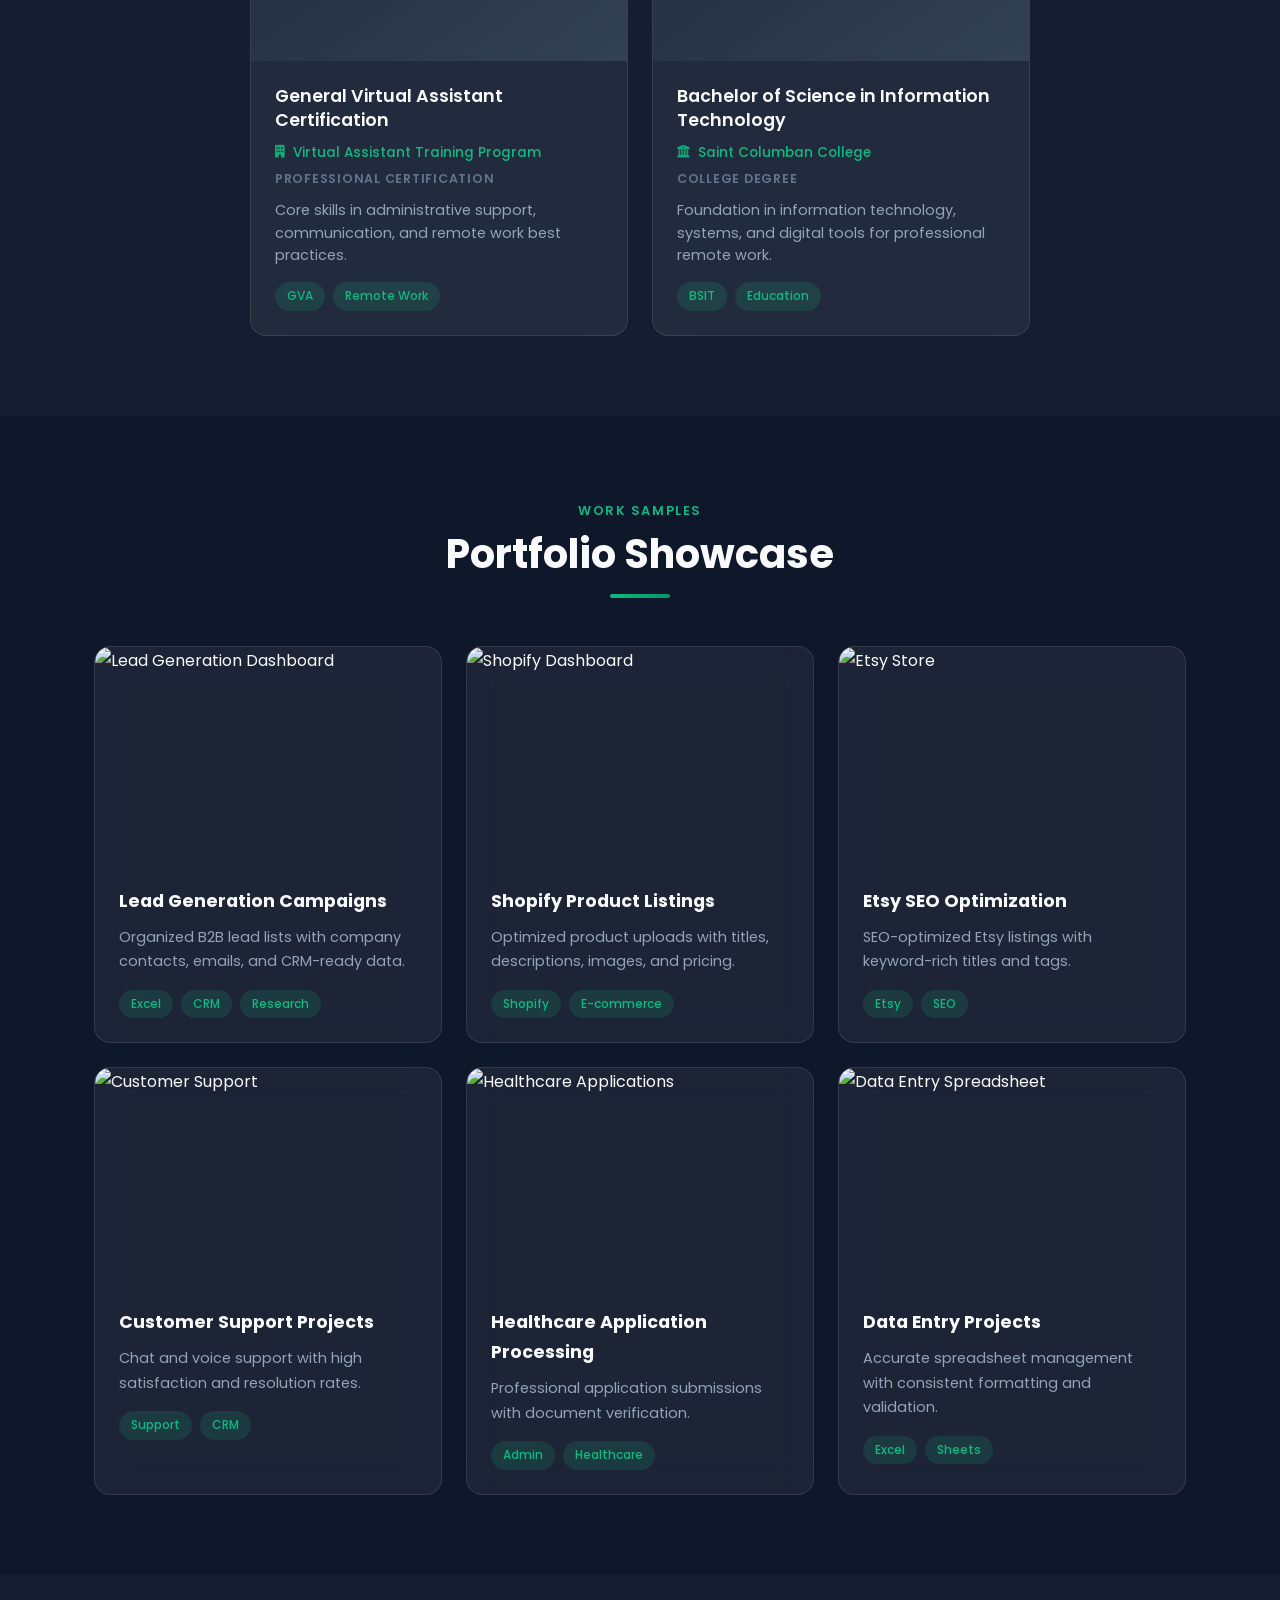
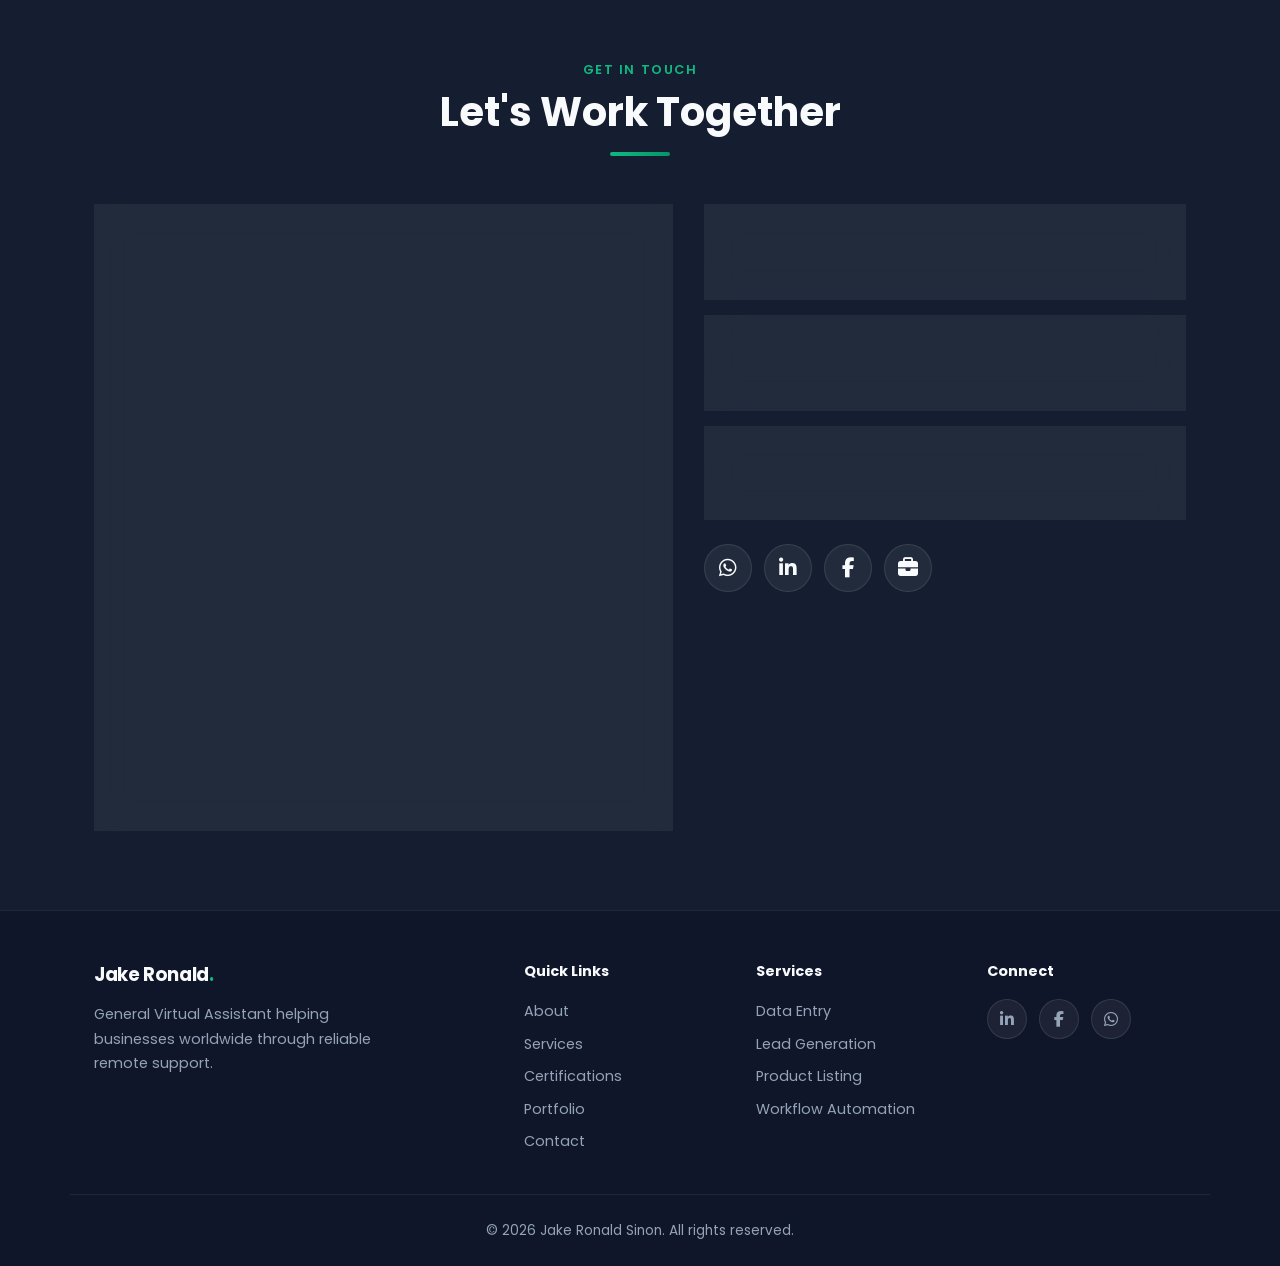
==== commit 50ec3687: "Updated portfolio website" ====
--- a/index.html
+++ b/index.html
@@ -55,15 +55,10 @@
       </button>
       <div class="nav-links" id="navLinks">
         <a href="#about">About</a>
-        <a href="#vision-mission">Vision</a>
-        <a href="#why-me">Why Me</a>
         <a href="#skills">Skills</a>
-        <a href="#ai-tools">AI Tools</a>
         <a href="#services">Services</a>
         <a href="#experience">Experience</a>
-        <a href="#certifications">Certifications</a>
         <a href="#portfolio">Portfolio</a>
-        <a href="#highlights">Highlights</a>
         <a href="#contact">Contact</a>
         <button class="theme-toggle" id="themeToggle" aria-label="Toggle theme">
           <i class="fas fa-sun"></i>
@@ -230,6 +225,86 @@
     </div>
   </section>
 
+  <!-- AI & Productivity Tools -->
+  <section id="ai-tools" class="section ai-tools">
+    <div class="container">
+      <div class="section-header reveal">
+        <span class="section-label">Technology</span>
+        <h2 class="section-title">AI &amp; Productivity Tools</h2>
+      </div>
+      <div class="skills-grid tools-grid">
+        <div class="skill-card glass reveal tool-card">
+          <div class="skill-header"><i class="fas fa-robot"></i><span>ChatGPT</span></div>
+        </div>
+        <div class="skill-card glass reveal tool-card">
+          <div class="skill-header"><i class="fas fa-code"></i><span>Cursor AI</span></div>
+        </div>
+        <div class="skill-card glass reveal tool-card">
+          <div class="skill-header"><i class="fab fa-google"></i><span>Google Gemini</span></div>
+        </div>
+        <div class="skill-card glass reveal tool-card">
+          <div class="skill-header"><i class="fab fa-microsoft"></i><span>Microsoft Copilot</span></div>
+        </div>
+        <div class="skill-card glass reveal tool-card">
+          <div class="skill-header"><i class="fab fa-google"></i><span>Google Workspace</span></div>
+        </div>
+        <div class="skill-card glass reveal tool-card">
+          <div class="skill-header"><i class="fas fa-file-excel"></i><span>Microsoft Office</span></div>
+        </div>
+        <div class="skill-card glass reveal tool-card">
+          <div class="skill-header"><i class="fas fa-palette"></i><span>Canva</span></div>
+        </div>
+        <div class="skill-card glass reveal tool-card">
+          <div class="skill-header"><i class="fab fa-trello"></i><span>Trello</span></div>
+        </div>
+      </div>
+    </div>
+  </section>
+
+  <!-- Professional Highlights -->
+  <section id="highlights" class="section highlights">
+    <div class="container">
+      <div class="section-header reveal">
+        <span class="section-label">Strengths</span>
+        <h2 class="section-title">Professional Highlights</h2>
+      </div>
+      <div class="highlights-grid">
+        <article class="highlight-card glass reveal">
+          <i class="fas fa-clock"></i>
+          <span>6+ Years of Professional Experience</span>
+        </article>
+        <article class="highlight-card glass reveal">
+          <i class="fas fa-headset"></i>
+          <span>Customer Service &amp; Virtual Assistance Background</span>
+        </article>
+        <article class="highlight-card glass reveal">
+          <i class="fas fa-shopping-bag"></i>
+          <span>Shopify &amp; Etsy Listing Experience</span>
+        </article>
+        <article class="highlight-card glass reveal">
+          <i class="fas fa-bullseye"></i>
+          <span>Lead Generation &amp; Internet Research Experience</span>
+        </article>
+        <article class="highlight-card glass reveal">
+          <i class="fas fa-diagram-project"></i>
+          <span>Basic Workflow Automation (n8n)</span>
+        </article>
+        <article class="highlight-card glass reveal">
+          <i class="fas fa-graduation-cap"></i>
+          <span>BSIT Graduate</span>
+        </article>
+        <article class="highlight-card glass reveal">
+          <i class="fas fa-comments"></i>
+          <span>Strong Communication Skills</span>
+        </article>
+        <article class="highlight-card glass reveal">
+          <i class="fas fa-arrows-rotate"></i>
+          <span>Adaptable to New Tools and Business Processes</span>
+        </article>
+      </div>
+    </div>
+  </section>
+
   <!-- Skills -->
   <section id="skills" class="section skills">
     <div class="container">
@@ -289,42 +364,6 @@
         <div class="skill-card glass reveal" data-percent="75">
           <div class="skill-header"><i class="fas fa-diagram-project"></i><span>Basic Workflow Automation (n8n)</span><strong>75%</strong></div>
           <div class="skill-bar"><div class="skill-fill"></div></div>
-        </div>
-      </div>
-    </div>
-  </section>
-
-  <!-- AI & Productivity Tools -->
-  <section id="ai-tools" class="section ai-tools">
-    <div class="container">
-      <div class="section-header reveal">
-        <span class="section-label">Technology</span>
-        <h2 class="section-title">AI &amp; Productivity Tools</h2>
-      </div>
-      <div class="skills-grid tools-grid">
-        <div class="skill-card glass reveal tool-card">
-          <div class="skill-header"><i class="fas fa-robot"></i><span>ChatGPT</span></div>
-        </div>
-        <div class="skill-card glass reveal tool-card">
-          <div class="skill-header"><i class="fas fa-code"></i><span>Cursor AI</span></div>
-        </div>
-        <div class="skill-card glass reveal tool-card">
-          <div class="skill-header"><i class="fab fa-google"></i><span>Google Gemini</span></div>
-        </div>
-        <div class="skill-card glass reveal tool-card">
-          <div class="skill-header"><i class="fab fa-microsoft"></i><span>Microsoft Copilot</span></div>
-        </div>
-        <div class="skill-card glass reveal tool-card">
-          <div class="skill-header"><i class="fab fa-google"></i><span>Google Workspace</span></div>
-        </div>
-        <div class="skill-card glass reveal tool-card">
-          <div class="skill-header"><i class="fas fa-file-excel"></i><span>Microsoft Office</span></div>
-        </div>
-        <div class="skill-card glass reveal tool-card">
-          <div class="skill-header"><i class="fas fa-palette"></i><span>Canva</span></div>
-        </div>
-        <div class="skill-card glass reveal tool-card">
-          <div class="skill-header"><i class="fab fa-trello"></i><span>Trello</span></div>
         </div>
       </div>
     </div>
@@ -599,50 +638,6 @@
     </div>
   </section>
 
-  <!-- Professional Highlights -->
-  <section id="highlights" class="section highlights">
-    <div class="container">
-      <div class="section-header reveal">
-        <span class="section-label">Strengths</span>
-        <h2 class="section-title">Professional Highlights</h2>
-      </div>
-      <div class="highlights-grid">
-        <article class="highlight-card glass reveal">
-          <i class="fas fa-clock"></i>
-          <span>6+ Years of Professional Experience</span>
-        </article>
-        <article class="highlight-card glass reveal">
-          <i class="fas fa-headset"></i>
-          <span>Customer Service &amp; Virtual Assistance Background</span>
-        </article>
-        <article class="highlight-card glass reveal">
-          <i class="fas fa-shopping-bag"></i>
-          <span>Shopify &amp; Etsy Listing Experience</span>
-        </article>
-        <article class="highlight-card glass reveal">
-          <i class="fas fa-bullseye"></i>
-          <span>Lead Generation &amp; Internet Research Experience</span>
-        </article>
-        <article class="highlight-card glass reveal">
-          <i class="fas fa-diagram-project"></i>
-          <span>Basic Workflow Automation (n8n)</span>
-        </article>
-        <article class="highlight-card glass reveal">
-          <i class="fas fa-graduation-cap"></i>
-          <span>BSIT Graduate</span>
-        </article>
-        <article class="highlight-card glass reveal">
-          <i class="fas fa-comments"></i>
-          <span>Strong Communication Skills</span>
-        </article>
-        <article class="highlight-card glass reveal">
-          <i class="fas fa-arrows-rotate"></i>
-          <span>Adaptable to New Tools and Business Processes</span>
-        </article>
-      </div>
-    </div>
-  </section>
-
   <!-- Contact -->
   <section id="contact" class="section contact">
     <div class="section-bg contact-bg" aria-hidden="true"></div>
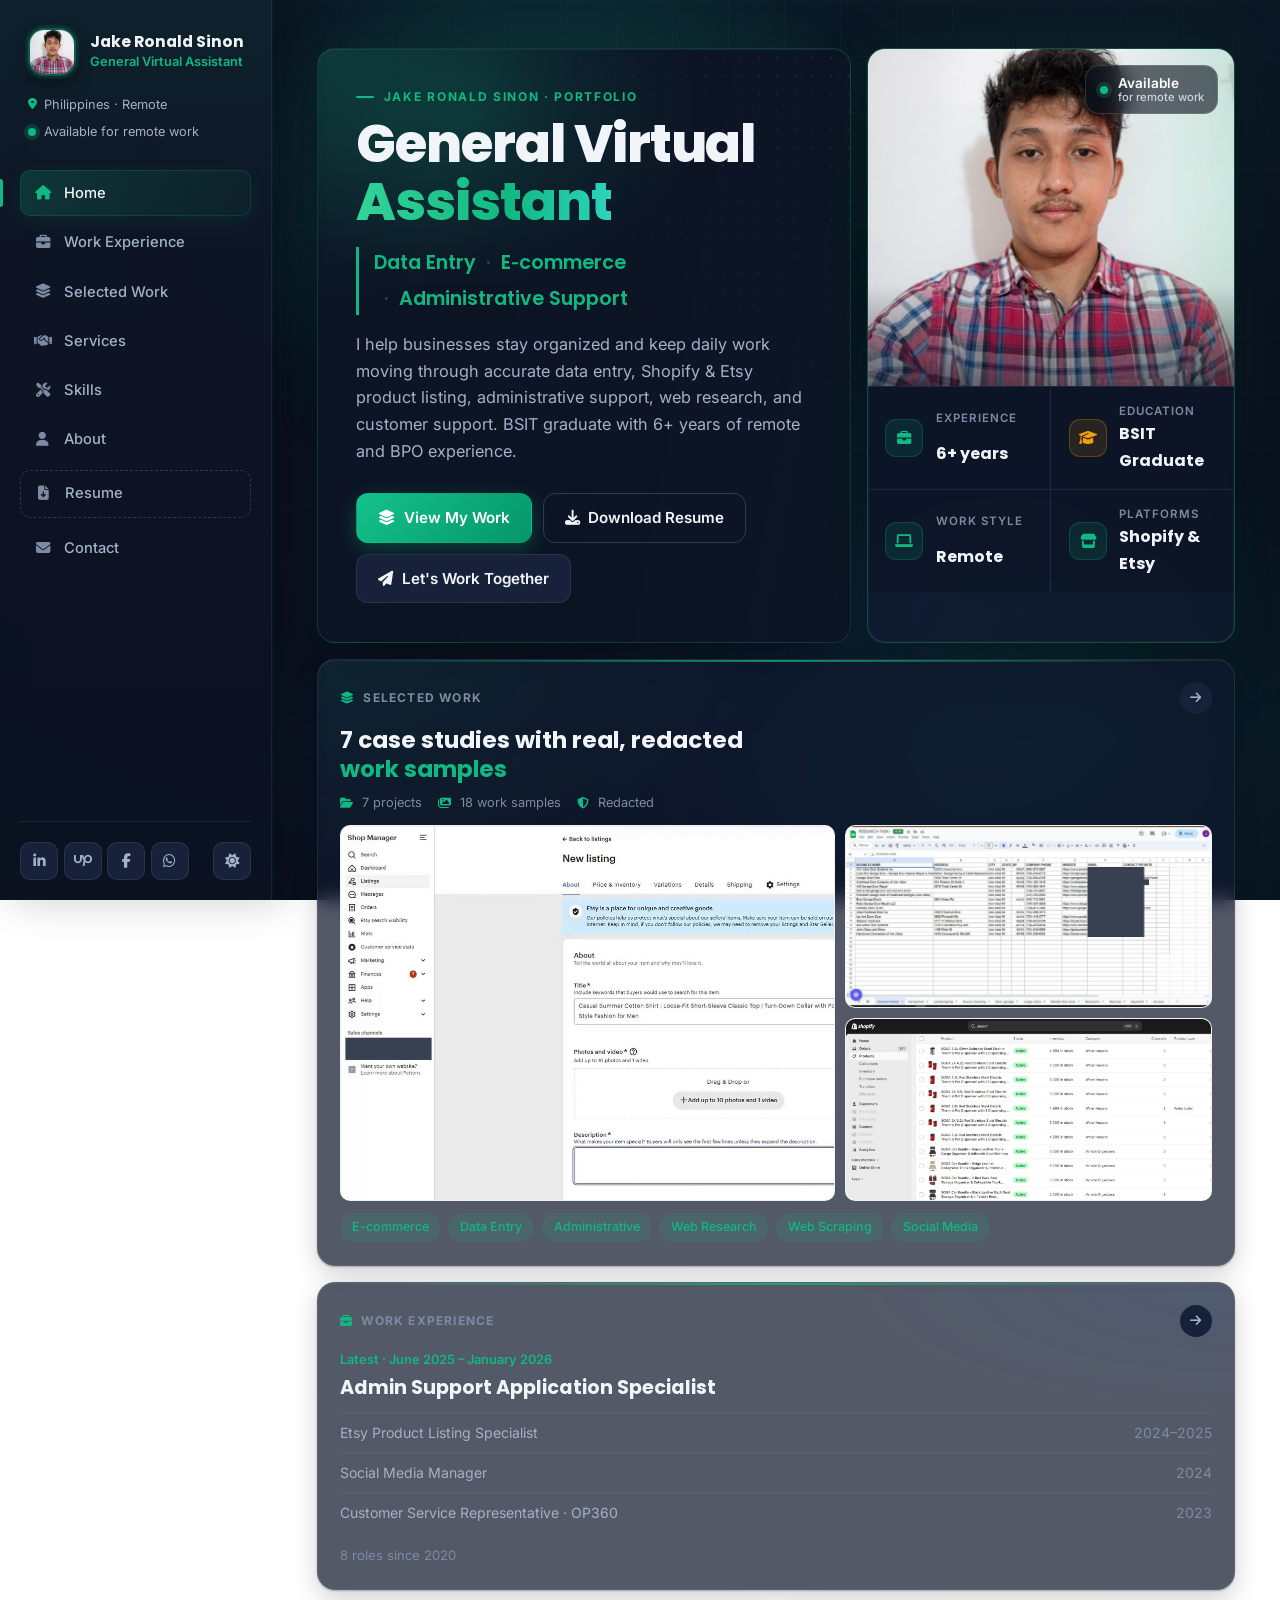
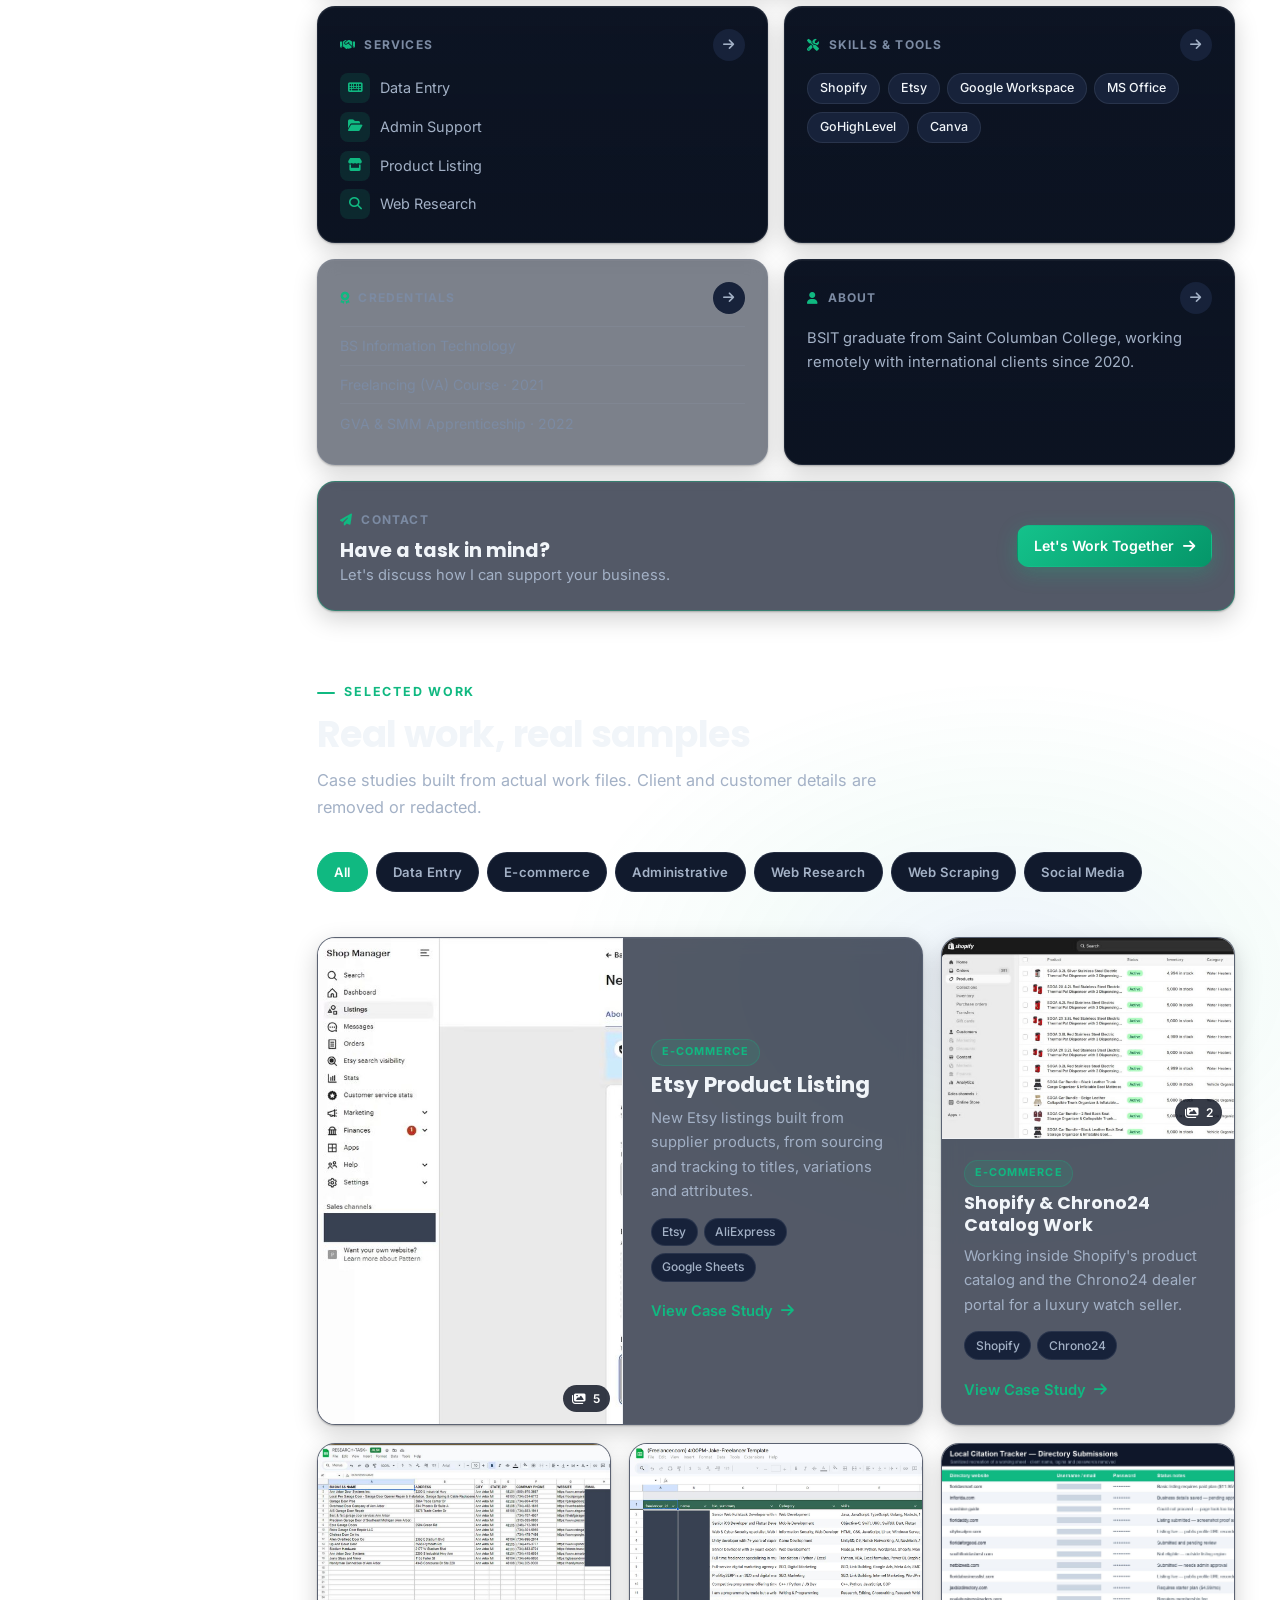
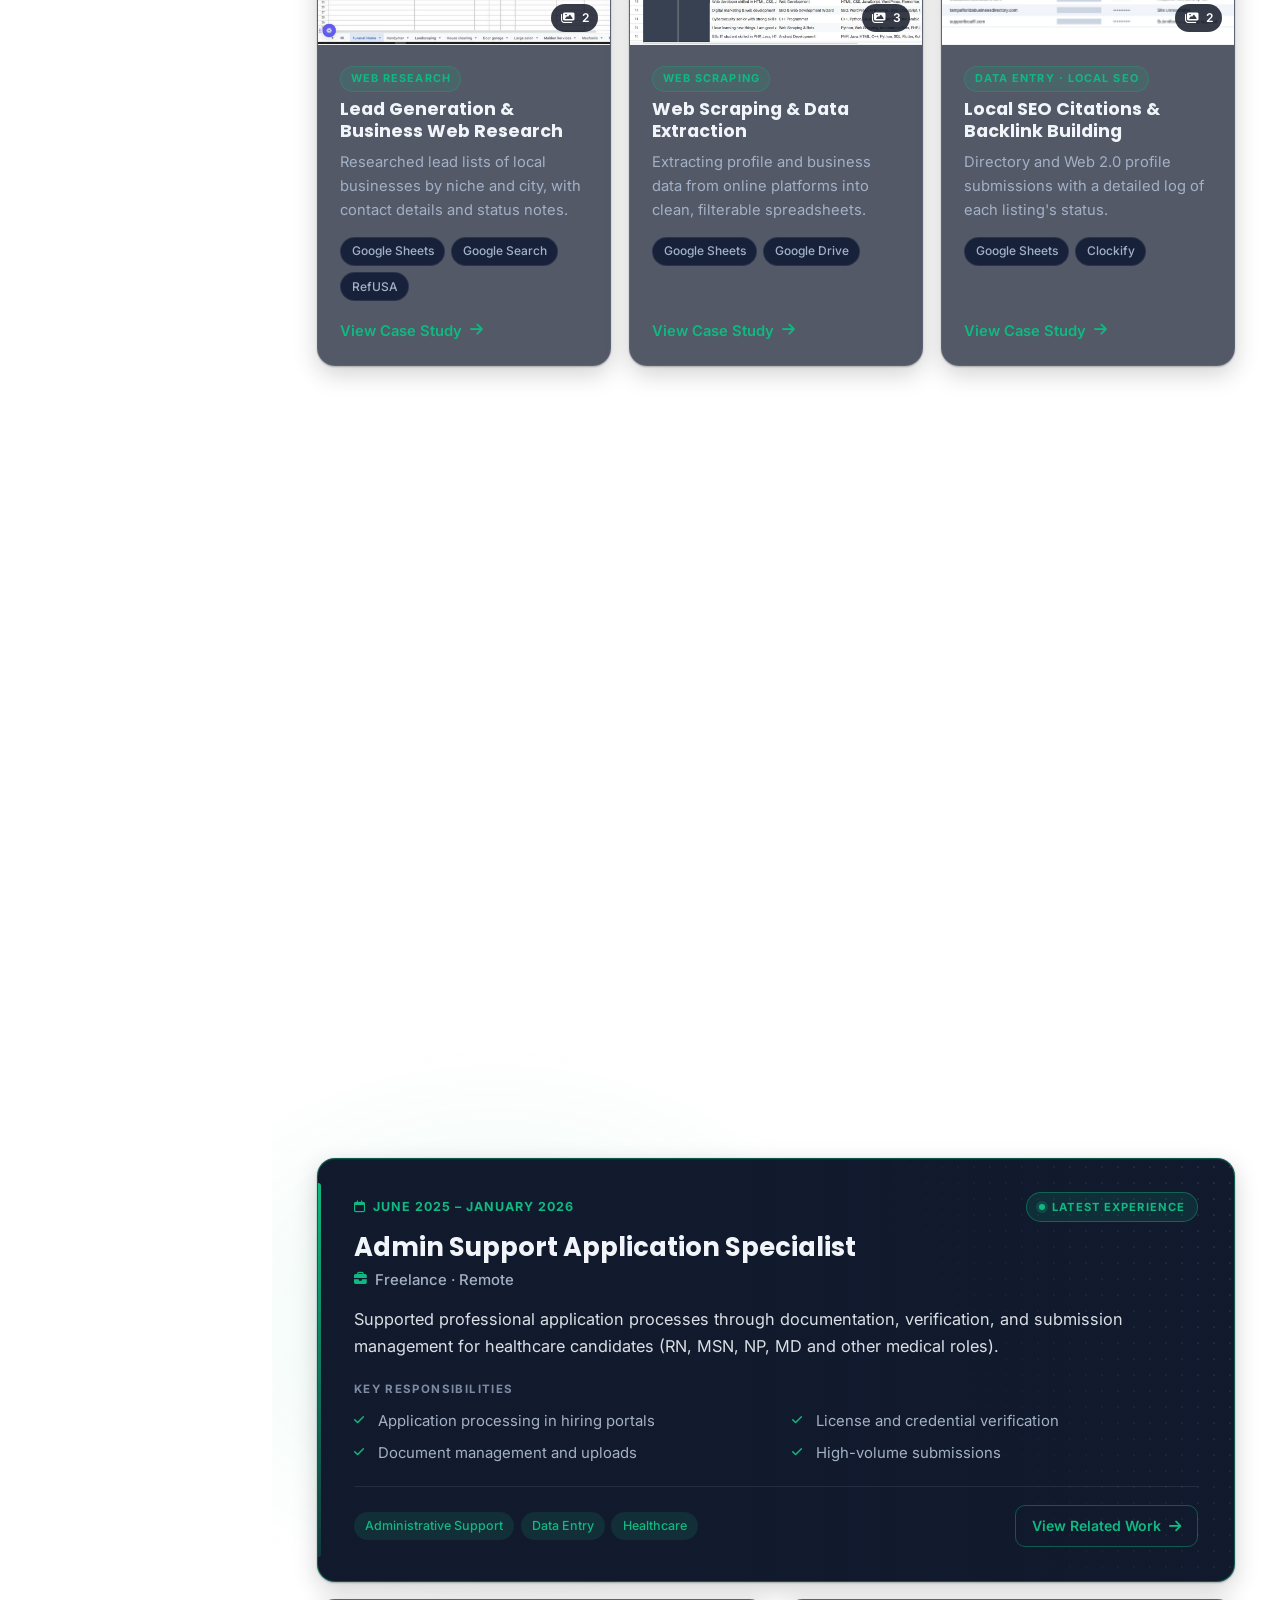
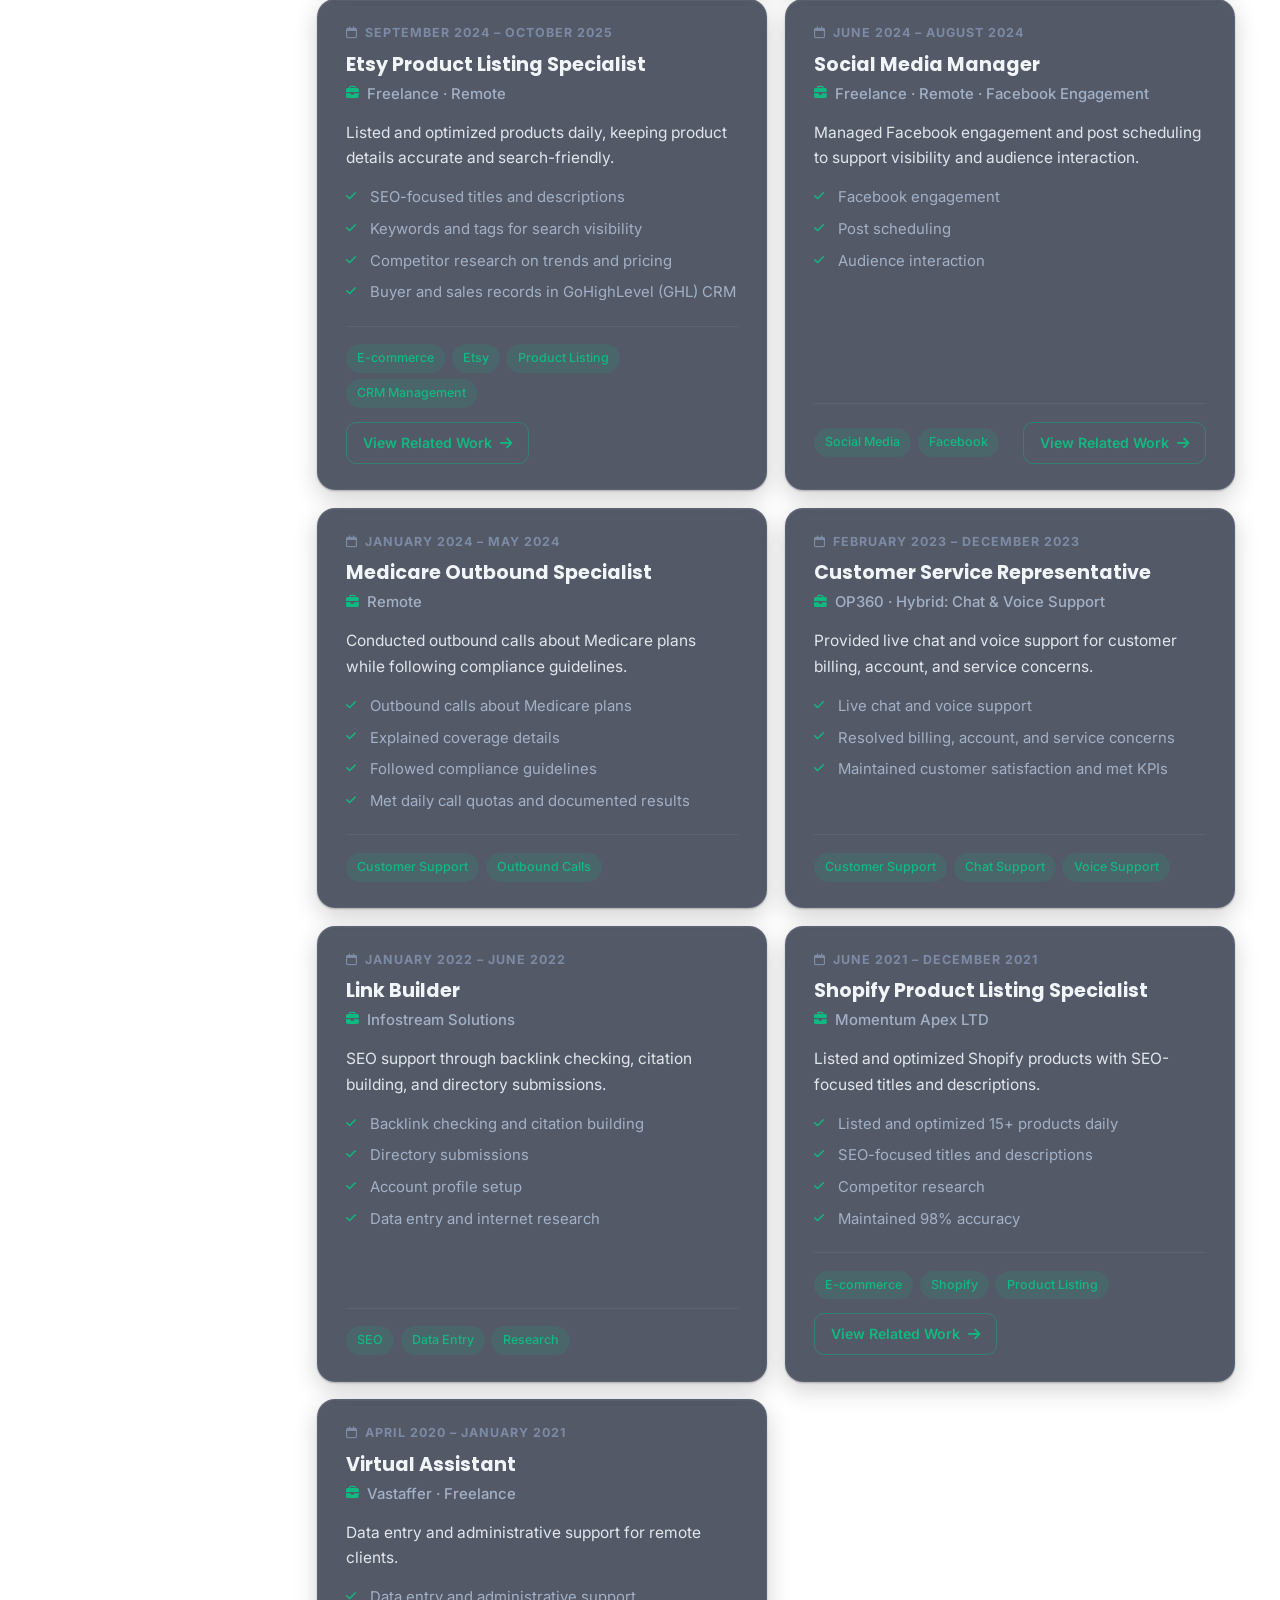
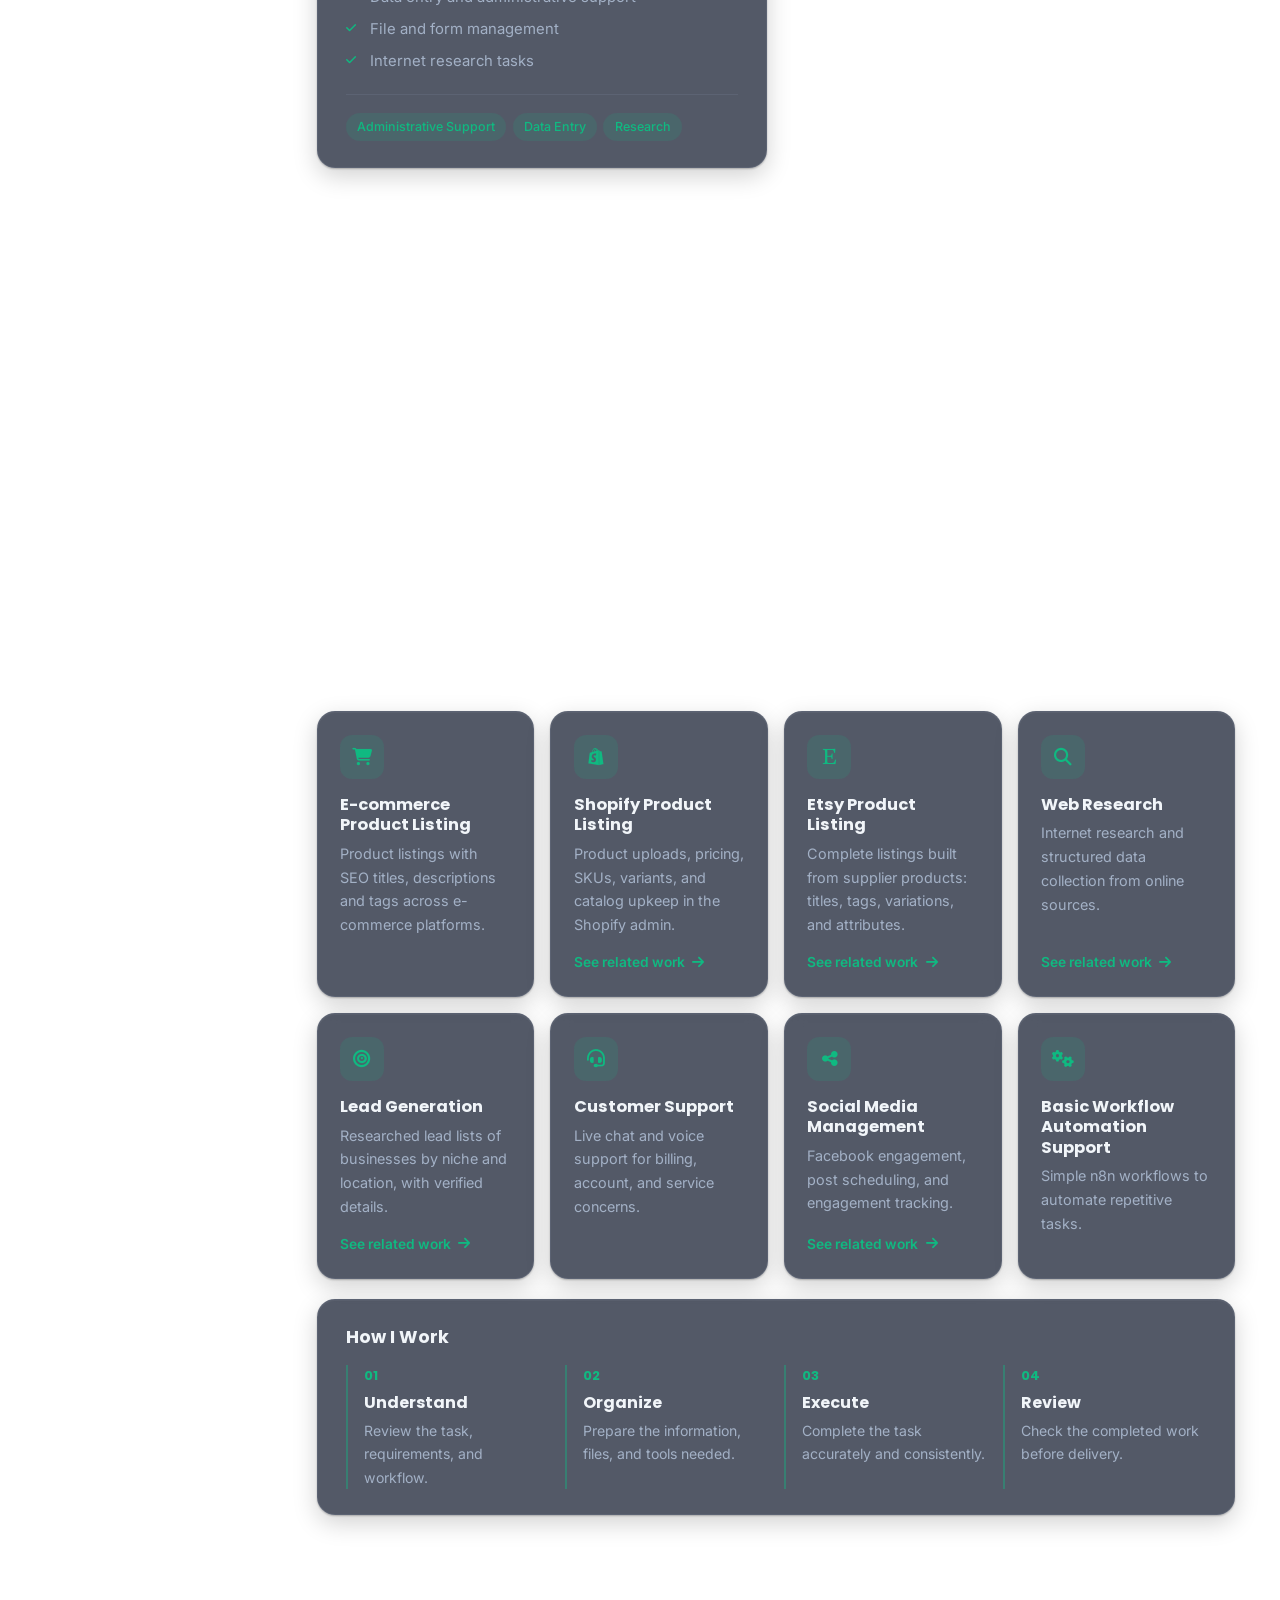
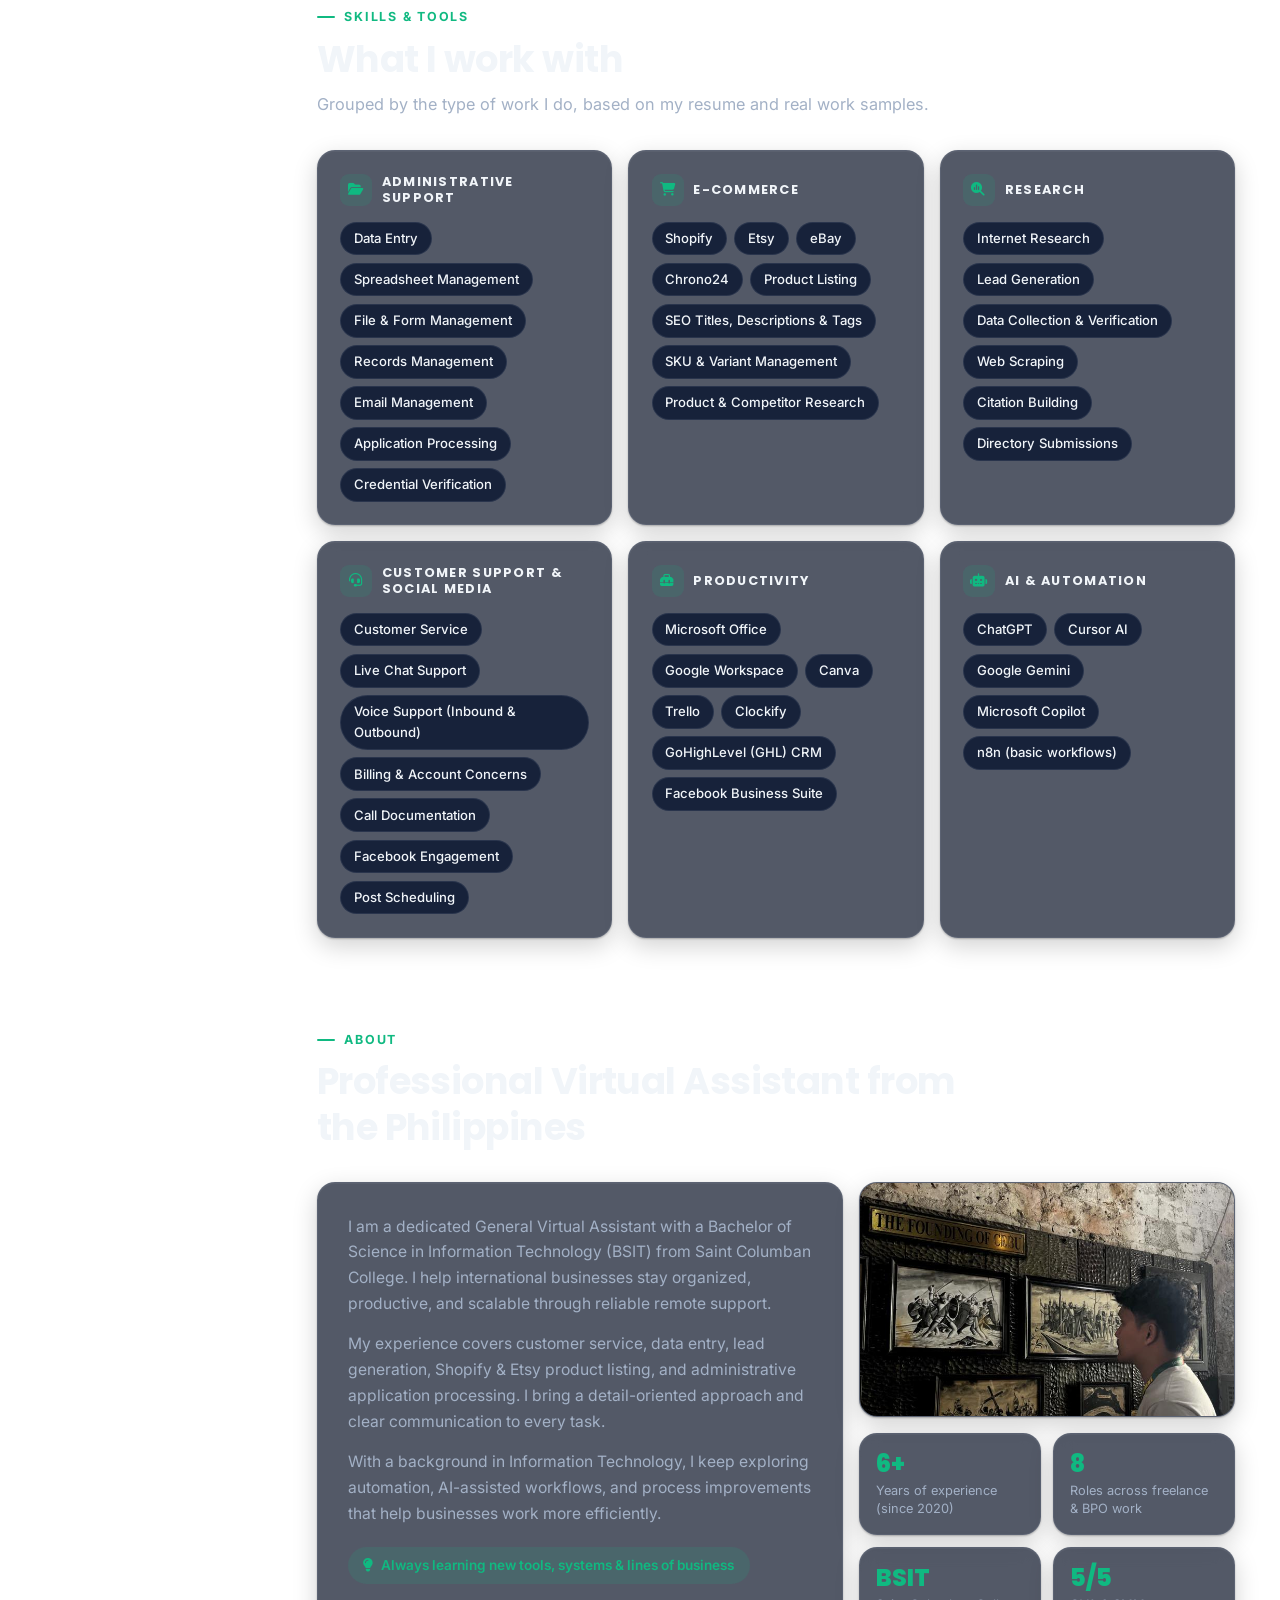
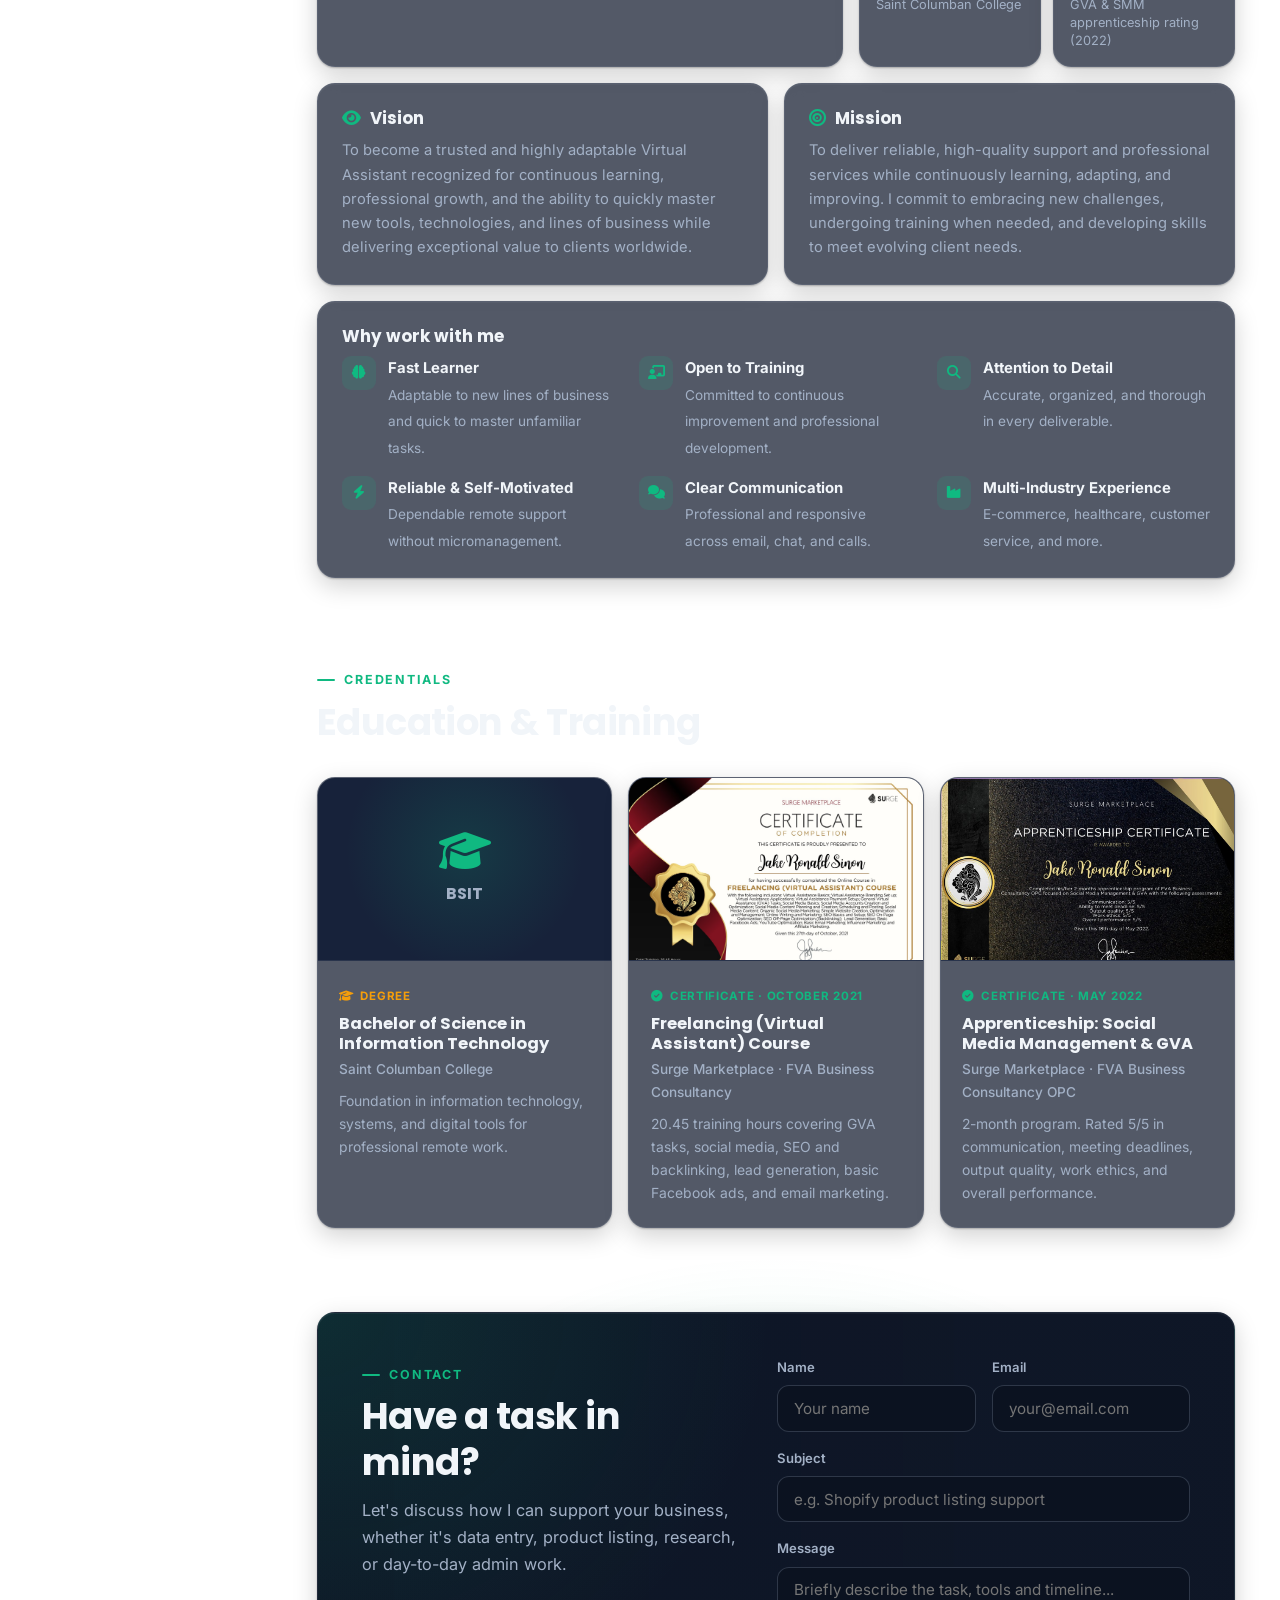
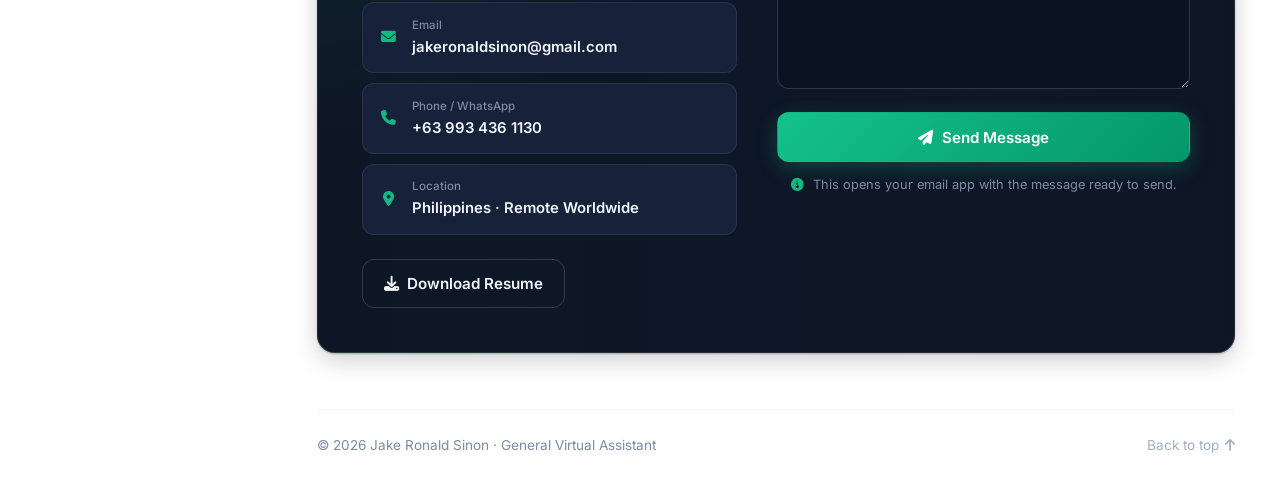
==== commit 27577d3f: "Update portfolio design and work samples" ====
--- a/index.html
+++ b/index.html
@@ -1,747 +1,764 @@
-﻿<!DOCTYPE html>
+<!DOCTYPE html>
 <html lang="en">
 <head>
   <meta charset="UTF-8">
   <meta name="viewport" content="width=device-width, initial-scale=1.0">
-  <meta name="description" content="Jake Ronald Sinon - General Virtual Assistant, Data Entry Specialist, Lead Generation & Product Listing Expert from the Philippines. Remote freelance services for international clients.">
-  <meta name="keywords" content="Virtual Assistant, Data Entry, Lead Generation, Shopify, Etsy, Customer Support, Freelancer Philippines">
+  <meta name="description" content="Jake Ronald Sinon is a General Virtual Assistant from the Philippines specializing in data entry, e-commerce product listing (Shopify & Etsy), administrative support, web research, and customer support for remote clients.">
+  <meta name="keywords" content="General Virtual Assistant, Data Entry, Administrative Support, Shopify Product Listing, Etsy Product Listing, Lead Generation, Web Research, Customer Support, Remote Virtual Assistant Philippines">
   <meta name="author" content="Jake Ronald Sinon">
   <meta name="robots" content="index, follow">
+  <meta name="theme-color" content="#0B1220">
+  <link rel="canonical" href="https://jakeronaldsino.github.io/jake-portfolio/">
+  <meta property="og:type" content="website">
+  <meta property="og:site_name" content="Jake Ronald Sinon">
   <meta property="og:title" content="Jake Ronald Sinon | General Virtual Assistant">
-  <meta property="og:description" content="Premium remote VA services - Data Entry, Lead Generation, Product Listing, Customer Support & more.">
-  <meta property="og:type" content="website">
-  <meta property="og:url" content="https://jakeronaldsinon.com">
-  <meta property="og:image" content="images/profile.png">
-  <meta name="twitter:card" content="summary_large_image">
-  <title>Jake Ronald Sinon | General Virtual Assistant & Freelancer</title>
+  <meta property="og:description" content="General Virtual Assistant specializing in Data Entry, E-commerce Product Listing and Administrative Support. See real, redacted work samples.">
+  <meta property="og:url" content="https://jakeronaldsino.github.io/jake-portfolio/">
+  <meta property="og:image" content="https://jakeronaldsino.github.io/jake-portfolio/images/profile.jpg">
+  <meta property="og:image:alt" content="Portrait of Jake Ronald Sinon">
+  <meta name="twitter:card" content="summary">
+  <meta name="twitter:title" content="Jake Ronald Sinon | General Virtual Assistant">
+  <meta name="twitter:description" content="Data Entry, E-commerce Product Listing and Administrative Support for remote clients.">
+  <meta name="twitter:image" content="https://jakeronaldsino.github.io/jake-portfolio/images/profile.jpg">
+  <title>Jake Ronald Sinon | General Virtual Assistant – Data Entry, E-commerce &amp; Admin Support</title>
+  <link rel="icon" href="data:image/svg+xml,%3Csvg xmlns=%27http://www.w3.org/2000/svg%27 viewBox=%270 0 64 64%27%3E%3Crect width=%2764%27 height=%2764%27 rx=%2714%27 fill=%27%230F172A%27/%3E%3Ctext x=%2732%27 y=%2742%27 font-family=%27Arial,sans-serif%27 font-size=%2728%27 font-weight=%27700%27 fill=%27%2310B981%27 text-anchor=%27middle%27%3EJR%3C/text%3E%3C/svg%3E">
   <link rel="preconnect" href="https://fonts.googleapis.com">
   <link rel="preconnect" href="https://fonts.gstatic.com" crossorigin>
-  <link href="https://fonts.googleapis.com/css2?family=Poppins:wght@300;400;500;600;700;800&display=swap" rel="stylesheet">
+  <link href="https://fonts.googleapis.com/css2?family=Inter:wght@400;500;600&family=Poppins:wght@500;600;700;800&display=swap" rel="stylesheet">
   <link rel="stylesheet" href="https://cdnjs.cloudflare.com/ajax/libs/font-awesome/6.5.1/css/all.min.css" crossorigin="anonymous">
-  <link rel="stylesheet" href="style.css?v=4">
+  <link rel="stylesheet" href="style.css?v=17">
   <script type="application/ld+json">
   {
     "@context": "https://schema.org",
     "@type": "Person",
     "name": "Jake Ronald Sinon",
     "jobTitle": "General Virtual Assistant",
-    "description": "Virtual Assistant specializing in data entry, lead generation, product listing, and customer support.",
+    "description": "General Virtual Assistant specializing in data entry, e-commerce product listing, administrative support, web research, and customer support.",
+    "image": "https://jakeronaldsino.github.io/jake-portfolio/images/profile.jpg",
     "address": { "@type": "PostalAddress", "addressCountry": "PH" },
-    "email": "jakeronaldsinon@gmail.com",
+    "email": "mailto:jakeronaldsinon@gmail.com",
     "telephone": "+639934361130",
-    "url": "https://jakeronaldsinon.com",
+    "url": "https://jakeronaldsino.github.io/jake-portfolio/",
+    "alumniOf": { "@type": "CollegeOrUniversity", "name": "Saint Columban College" },
+    "knowsAbout": ["Data Entry", "Administrative Support", "Shopify Product Listing", "Etsy Product Listing", "Lead Generation", "Web Research", "Customer Support", "Social Media Management"],
     "sameAs": [
       "https://www.linkedin.com/in/jake-ronald-sinon/",
-      "https://www.upwork.com/freelancers/~0166de295aa4c0d42e"
+      "https://www.upwork.com/freelancers/~0166de295aa4c0d42e",
+      "https://www.facebook.com/sinonliam/"
     ]
   }
   </script>
 </head>
 <body>
-  <!-- Loading Screen -->
-  <div class="loader" id="loader" aria-hidden="true">
-    <div class="loader-inner">
-      <div class="loader-ring"></div>
-      <p>Loading Portfolio...</p>
+  <a href="#main" class="skip-link">Skip to main content</a>
+  <div class="scroll-progress" id="scrollProgress" aria-hidden="true"></div>
+  <div class="ambient" aria-hidden="true"><span></span><span></span><span></span></div>
+
+  <!-- Mobile top bar -->
+  <header class="topbar" id="header">
+    <a href="#hero" class="topbar-brand" aria-label="Jake Ronald Sinon, back to top">
+      <img src="images/profile.jpg" alt="" width="36" height="36">
+      <span>Jake Ronald<span class="accent">.</span></span>
+    </a>
+    <button class="nav-toggle" id="navToggle" type="button" aria-label="Open menu" aria-expanded="false" aria-controls="sidebar">
+      <span></span><span></span><span></span>
+    </button>
+  </header>
+  <div class="sidebar-backdrop" id="sidebarBackdrop" hidden></div>
+
+  <!-- Sidebar -->
+  <aside class="sidebar" id="sidebar" aria-label="Site navigation">
+    <div class="sidebar-profile">
+      <img class="sidebar-avatar" src="images/profile.jpg" alt="Portrait of Jake Ronald Sinon" width="64" height="64">
+      <div>
+        <p class="sidebar-name">Jake Ronald Sinon</p>
+        <p class="sidebar-role">General Virtual Assistant</p>
+      </div>
+    </div>
+    <p class="sidebar-location"><i class="fas fa-location-dot" aria-hidden="true"></i> Philippines · Remote</p>
+    <p class="sidebar-status"><span class="status-dot" aria-hidden="true"></span> Available for remote work</p>
+
+    <nav class="nav-links" id="navLinks" aria-label="Main navigation">
+      <a href="#hero"><i class="fas fa-house" aria-hidden="true"></i> Home</a>
+      <a href="#experience"><i class="fas fa-briefcase" aria-hidden="true"></i> Work Experience</a>
+      <a href="#portfolio"><i class="fas fa-layer-group" aria-hidden="true"></i> Selected Work</a>
+      <a href="#services"><i class="fas fa-handshake" aria-hidden="true"></i> Services</a>
+      <a href="#skills"><i class="fas fa-screwdriver-wrench" aria-hidden="true"></i> Skills</a>
+      <a href="#about"><i class="fas fa-user" aria-hidden="true"></i> About</a>
+      <a href="images/Jake-Ronald-Sinon-Resume.pdf" download="Jake-Ronald-Sinon-Resume.pdf" class="nav-resume"><i class="fas fa-file-arrow-down" aria-hidden="true"></i> Resume</a>
+      <a href="#contact"><i class="fas fa-envelope" aria-hidden="true"></i> Contact</a>
+    </nav>
+
+    <div class="sidebar-foot">
+      <div class="sidebar-social" aria-label="Online profiles">
+        <a href="https://www.linkedin.com/in/jake-ronald-sinon/" target="_blank" rel="noopener" aria-label="LinkedIn (opens in a new tab)"><i class="fab fa-linkedin-in" aria-hidden="true"></i></a>
+        <a href="https://www.upwork.com/freelancers/~0166de295aa4c0d42e" target="_blank" rel="noopener" aria-label="Upwork (opens in a new tab)"><i class="fab fa-upwork" aria-hidden="true"></i></a>
+        <a href="https://www.facebook.com/sinonliam/" target="_blank" rel="noopener" aria-label="Facebook (opens in a new tab)"><i class="fab fa-facebook-f" aria-hidden="true"></i></a>
+        <a href="https://wa.me/639934361130" target="_blank" rel="noopener" aria-label="WhatsApp (opens in a new tab)"><i class="fab fa-whatsapp" aria-hidden="true"></i></a>
+      </div>
+      <button type="button" class="theme-toggle" id="themeToggle" aria-label="Switch to light theme">
+        <i class="fas fa-sun" aria-hidden="true"></i>
+      </button>
+    </div>
+  </aside>
+
+  <main id="main" tabindex="-1">
+
+    <!-- Hero -->
+    <section id="hero" class="hero section" aria-labelledby="heroName">
+      <div class="hero-grid">
+        <div class="hero-content reveal">
+          <div class="hero-deco" aria-hidden="true">
+            <svg class="hero-deco-line" viewBox="0 0 120 380" preserveAspectRatio="none">
+              <path d="M78 40 C 118 110, 40 150, 70 200 S 110 300, 52 350" />
+            </svg>
+            <span class="deco-node" style="top:30%;left:68%"></span>
+            <span class="deco-node" style="top:90%;left:38%"></span>
+            <span class="deco-tile" style="top:2%;left:34%"><i class="fas fa-chart-simple"></i></span>
+            <span class="deco-tile" style="top:38%;left:0"><i class="fas fa-list-check"></i></span>
+            <span class="deco-tile deco-tile--accent" style="top:68%;left:44%"><i class="fas fa-bag-shopping"></i></span>
+          </div>
+          <p class="eyebrow">Jake Ronald Sinon · Portfolio</p>
+          <h1 class="hero-title" id="heroName">General Virtual <span class="title-accent">Assistant</span></h1>
+          <p class="hero-headline"><span>Data Entry</span> <span>E&#8209;commerce</span> <span>Administrative Support</span></p>
+          <p class="hero-sub">I help businesses stay organized and keep daily work moving through accurate data entry, Shopify &amp; Etsy product listing, administrative support, web research, and customer support. BSIT graduate with 6+ years of remote and BPO experience.</p>
+          <div class="hero-buttons">
+            <a href="#portfolio" class="btn btn-primary"><i class="fas fa-layer-group" aria-hidden="true"></i> View My Work</a>
+            <a href="images/Jake-Ronald-Sinon-Resume.pdf" class="btn btn-outline" id="downloadResume" download="Jake-Ronald-Sinon-Resume.pdf"><i class="fas fa-download" aria-hidden="true"></i> Download Resume</a>
+            <a href="#contact" class="btn btn-ghost"><i class="fas fa-paper-plane" aria-hidden="true"></i> Let's Work Together</a>
+          </div>
+        </div>
+        <div class="hero-card card reveal">
+          <div class="hero-photo">
+            <img src="images/profile.jpg" alt="Portrait of Jake Ronald Sinon" width="840" height="840" fetchpriority="high">
+            <span class="photo-badge"><span class="status-dot" aria-hidden="true"></span><span>Available<small>for remote work</small></span></span>
+          </div>
+          <dl class="hero-facts">
+            <div><dt>Experience</dt><dd>6+ years</dd></div>
+            <div><dt>Education</dt><dd>BSIT Graduate</dd></div>
+            <div><dt>Work style</dt><dd>Remote</dd></div>
+            <div><dt>Platforms</dt><dd>Shopify &amp; Etsy</dd></div>
+          </dl>
+        </div>
+      </div>
+    </section>
+
+    <!-- Bento overview -->
+    <section id="overview" class="section section--tight" aria-label="Portfolio overview">
+      <div class="bento">
+        <a href="#portfolio" class="bento-card card bento-work reveal">
+          <div class="bento-head">
+            <span class="bento-label"><i class="fas fa-layer-group" aria-hidden="true"></i> Selected Work</span>
+            <span class="bento-arrow" aria-hidden="true"><i class="fas fa-arrow-right"></i></span>
+          </div>
+          <h2 class="bento-title">7 case studies with real, redacted <span class="accent">work samples</span></h2>
+          <p class="bento-meta"><span><i class="fas fa-folder-open" aria-hidden="true"></i> 7 projects</span><span><i class="fas fa-images" aria-hidden="true"></i> 18 work samples</span><span><i class="fas fa-shield-halved" aria-hidden="true"></i> Redacted</span></p>
+          <div class="bento-collage" aria-hidden="true">
+            <img src="images/portfolio/etsy-listing-title.jpg" alt="" loading="lazy" width="1600" height="746">
+            <img src="images/portfolio/leadgen-research-task.jpg" alt="" loading="lazy" width="1600" height="794">
+            <img src="images/portfolio/shopify-products.jpg" alt="" loading="lazy" width="1600" height="694">
+          </div>
+          <ul class="chip-row" aria-label="Categories"><li>E-commerce</li><li>Data Entry</li><li>Administrative</li><li>Web Research</li><li>Web Scraping</li><li>Social Media</li></ul>
+        </a>
+
+        <a href="#experience" class="bento-card card bento-exp reveal">
+          <div class="bento-head">
+            <span class="bento-label"><i class="fas fa-briefcase" aria-hidden="true"></i> Work Experience</span>
+            <span class="bento-arrow" aria-hidden="true"><i class="fas fa-arrow-right"></i></span>
+          </div>
+          <p class="bento-kicker">Latest · June 2025 – January 2026</p>
+          <h2 class="bento-title">Admin Support Application Specialist</h2>
+          <ul class="bento-list">
+            <li><span>Etsy Product Listing Specialist</span><span>2024–2025</span></li>
+            <li><span>Social Media Manager</span><span>2024</span></li>
+            <li><span>Customer Service Representative · OP360</span><span>2023</span></li>
+          </ul>
+          <p class="bento-foot">8 roles since 2020</p>
+        </a>
+
+        <a href="#services" class="bento-card card bento-services reveal">
+          <div class="bento-head">
+            <span class="bento-label"><i class="fas fa-handshake" aria-hidden="true"></i> Services</span>
+            <span class="bento-arrow" aria-hidden="true"><i class="fas fa-arrow-right"></i></span>
+          </div>
+          <ul class="bento-icons">
+            <li><i class="fas fa-keyboard" aria-hidden="true"></i> Data Entry</li>
+            <li><i class="fas fa-folder-open" aria-hidden="true"></i> Admin Support</li>
+            <li><i class="fas fa-store" aria-hidden="true"></i> Product Listing</li>
+            <li><i class="fas fa-magnifying-glass" aria-hidden="true"></i> Web Research</li>
+          </ul>
+        </a>
+
+        <a href="#skills" class="bento-card card bento-skills reveal">
+          <div class="bento-head">
+            <span class="bento-label"><i class="fas fa-screwdriver-wrench" aria-hidden="true"></i> Skills &amp; Tools</span>
+            <span class="bento-arrow" aria-hidden="true"><i class="fas fa-arrow-right"></i></span>
+          </div>
+          <ul class="chip-row chip-row--soft"><li>Shopify</li><li>Etsy</li><li>Google Workspace</li><li>MS Office</li><li>GoHighLevel</li><li>Canva</li></ul>
+        </a>
+
+        <a href="#credentials" class="bento-card card bento-creds reveal">
+          <div class="bento-head">
+            <span class="bento-label"><i class="fas fa-award" aria-hidden="true"></i> Credentials</span>
+            <span class="bento-arrow" aria-hidden="true"><i class="fas fa-arrow-right"></i></span>
+          </div>
+          <ul class="bento-list bento-list--plain">
+            <li><span>BS Information Technology</span></li>
+            <li><span>Freelancing (VA) Course · 2021</span></li>
+            <li><span>GVA &amp; SMM Apprenticeship · 2022</span></li>
+          </ul>
+        </a>
+
+        <a href="#about" class="bento-card card bento-about reveal">
+          <div class="bento-head">
+            <span class="bento-label"><i class="fas fa-user" aria-hidden="true"></i> About</span>
+            <span class="bento-arrow" aria-hidden="true"><i class="fas fa-arrow-right"></i></span>
+          </div>
+          <p class="bento-text">BSIT graduate from Saint Columban College, working remotely with international clients since 2020.</p>
+        </a>
+
+        <a href="#contact" class="bento-card card bento-contact reveal">
+          <div>
+            <span class="bento-label"><i class="fas fa-paper-plane" aria-hidden="true"></i> Contact</span>
+            <h2 class="bento-title">Have a task in mind?</h2>
+            <p class="bento-text">Let's discuss how I can support your business.</p>
+          </div>
+          <span class="btn btn-primary btn-sm" aria-hidden="true">Let's Work Together <i class="fas fa-arrow-right"></i></span>
+        </a>
+      </div>
+    </section>
+
+    <!-- Selected Work -->
+    <section id="portfolio" class="section" aria-labelledby="workTitle">
+      <div class="section-header reveal">
+        <p class="section-label">Selected Work</p>
+        <h2 class="section-title" id="workTitle">Real work, real samples</h2>
+        <p class="section-subtitle">Case studies built from actual work files. Client and customer details are removed or redacted.</p>
+      </div>
+
+      <div class="portfolio-filters reveal" role="toolbar" aria-label="Filter projects by category">
+        <button type="button" class="filter-btn is-active" data-filter="all" aria-pressed="true">All</button>
+        <button type="button" class="filter-btn" data-filter="data-entry" aria-pressed="false">Data Entry</button>
+        <button type="button" class="filter-btn" data-filter="ecommerce" aria-pressed="false">E-commerce</button>
+        <button type="button" class="filter-btn" data-filter="admin" aria-pressed="false">Administrative</button>
+        <button type="button" class="filter-btn" data-filter="research" aria-pressed="false">Web Research</button>
+        <button type="button" class="filter-btn" data-filter="webscraping" aria-pressed="false">Web Scraping</button>
+        <button type="button" class="filter-btn" data-filter="social" aria-pressed="false">Social Media</button>
+      </div>
+      <p class="portfolio-status" id="portfolioStatus" aria-live="polite"></p>
+
+      <div class="portfolio-grid" id="portfolioGrid">
+        <article class="portfolio-card card reveal portfolio-card--feature" data-project="etsy" data-category="ecommerce data-entry">
+          <div class="portfolio-image">
+            <img src="images/portfolio/etsy-listing-title.jpg" alt="Etsy listing editor with a keyword-rich product title" width="1600" height="746" loading="lazy">
+            <span class="portfolio-hover" aria-hidden="true">View Case Study <i class="fas fa-arrow-right"></i></span>
+            <span class="portfolio-count"><i class="fas fa-images" aria-hidden="true"></i> 5<span class="sr-only"> work samples</span></span>
+          </div>
+          <div class="portfolio-body">
+            <span class="portfolio-category">E-commerce</span>
+            <h3>Etsy Product Listing</h3>
+            <p>New Etsy listings built from supplier products, from sourcing and tracking to titles, variations and attributes.</p>
+            <ul class="portfolio-tags" aria-label="Tools"><li>Etsy</li><li>AliExpress</li><li>Google Sheets</li></ul>
+            <button type="button" class="case-study-btn" data-project="etsy">View Case Study <i class="fas fa-arrow-right" aria-hidden="true"></i></button>
+          </div>
+        </article>
+
+        <article class="portfolio-card card reveal" data-project="shopify" data-category="ecommerce">
+          <div class="portfolio-image">
+            <img src="images/portfolio/shopify-products.jpg" alt="Shopify product catalog with status, inventory and category columns" width="1600" height="694" loading="lazy">
+            <span class="portfolio-hover" aria-hidden="true">View Case Study <i class="fas fa-arrow-right"></i></span>
+            <span class="portfolio-count"><i class="fas fa-images" aria-hidden="true"></i> 2<span class="sr-only"> work samples</span></span>
+          </div>
+          <div class="portfolio-body">
+            <span class="portfolio-category">E-commerce</span>
+            <h3>Shopify &amp; Chrono24 Catalog Work</h3>
+            <p>Working inside Shopify's product catalog and the Chrono24 dealer portal for a luxury watch seller.</p>
+            <ul class="portfolio-tags" aria-label="Tools"><li>Shopify</li><li>Chrono24</li></ul>
+            <button type="button" class="case-study-btn" data-project="shopify">View Case Study <i class="fas fa-arrow-right" aria-hidden="true"></i></button>
+          </div>
+        </article>
+
+        <article class="portfolio-card card reveal" data-project="leadgen" data-category="research data-entry">
+          <div class="portfolio-image">
+            <img src="images/portfolio/leadgen-research-task.jpg" alt="Lead research spreadsheet of local businesses by niche" width="1600" height="794" loading="lazy">
+            <span class="portfolio-hover" aria-hidden="true">View Case Study <i class="fas fa-arrow-right"></i></span>
+            <span class="portfolio-count"><i class="fas fa-images" aria-hidden="true"></i> 2<span class="sr-only"> work samples</span></span>
+          </div>
+          <div class="portfolio-body">
+            <span class="portfolio-category">Web Research</span>
+            <h3>Lead Generation &amp; Business Web Research</h3>
+            <p>Researched lead lists of local businesses by niche and city, with contact details and status notes.</p>
+            <ul class="portfolio-tags" aria-label="Tools"><li>Google Sheets</li><li>Google Search</li><li>RefUSA</li></ul>
+            <button type="button" class="case-study-btn" data-project="leadgen">View Case Study <i class="fas fa-arrow-right" aria-hidden="true"></i></button>
+          </div>
+        </article>
+
+        <article class="portfolio-card card reveal" data-project="webscraping" data-category="webscraping data-entry">
+          <div class="portfolio-image">
+            <img src="images/portfolio/scrape-dataset.jpg" alt="Structured spreadsheet of extracted freelancer profile data" width="1600" height="727" loading="lazy">
+            <span class="portfolio-hover" aria-hidden="true">View Case Study <i class="fas fa-arrow-right"></i></span>
+            <span class="portfolio-count"><i class="fas fa-images" aria-hidden="true"></i> 3<span class="sr-only"> work samples</span></span>
+          </div>
+          <div class="portfolio-body">
+            <span class="portfolio-category">Web Scraping</span>
+            <h3>Web Scraping &amp; Data Extraction</h3>
+            <p>Extracting profile and business data from online platforms into clean, filterable spreadsheets.</p>
+            <ul class="portfolio-tags" aria-label="Tools"><li>Google Sheets</li><li>Google Drive</li></ul>
+            <button type="button" class="case-study-btn" data-project="webscraping">View Case Study <i class="fas fa-arrow-right" aria-hidden="true"></i></button>
+          </div>
+        </article>
+
+
+        <article class="portfolio-card card reveal" data-project="citations" data-category="data-entry">
+          <div class="portfolio-image">
+            <img src="images/portfolio/citation-tracker-sanitized.jpg" alt="Sanitized directory submission tracker" width="1600" height="818" loading="lazy">
+            <span class="portfolio-hover" aria-hidden="true">View Case Study <i class="fas fa-arrow-right"></i></span>
+            <span class="portfolio-count"><i class="fas fa-images" aria-hidden="true"></i> 2<span class="sr-only"> work samples</span></span>
+          </div>
+          <div class="portfolio-body">
+            <span class="portfolio-category">Data Entry · Local SEO</span>
+            <h3>Local SEO Citations &amp; Backlink Building</h3>
+            <p>Directory and Web 2.0 profile submissions with a detailed log of each listing's status.</p>
+            <ul class="portfolio-tags" aria-label="Tools"><li>Google Sheets</li><li>Clockify</li></ul>
+            <button type="button" class="case-study-btn" data-project="citations">View Case Study <i class="fas fa-arrow-right" aria-hidden="true"></i></button>
+          </div>
+        </article>
+
+        <article class="portfolio-card card reveal portfolio-card--feature" data-project="admin" data-category="admin">
+          <div class="portfolio-image">
+            <img src="images/portfolio/admin-license-verification.jpg" alt="Nursys QuickConfirm license verification search page" width="848" height="735" loading="lazy">
+            <span class="portfolio-hover" aria-hidden="true">View Case Study <i class="fas fa-arrow-right"></i></span>
+            <span class="portfolio-count"><i class="fas fa-images" aria-hidden="true"></i> 2<span class="sr-only"> work samples</span></span>
+          </div>
+          <div class="portfolio-body">
+            <span class="portfolio-category">Administrative</span>
+            <h3>Application Processing &amp; Credential Verification</h3>
+            <p>Reviewing healthcare job applications and verifying professional licenses through official registries.</p>
+            <ul class="portfolio-tags" aria-label="Tools"><li>Nursys</li><li>NPPES NPI Registry</li></ul>
+            <button type="button" class="case-study-btn" data-project="admin">View Case Study <i class="fas fa-arrow-right" aria-hidden="true"></i></button>
+          </div>
+        </article>
+
+        <article class="portfolio-card card reveal" data-project="social" data-category="social">
+          <div class="portfolio-image">
+            <img src="images/portfolio/smm-quote-graphic.jpg" alt="Branded quote graphic prepared for social media" width="1350" height="1350" loading="lazy">
+            <span class="portfolio-hover" aria-hidden="true">View Case Study <i class="fas fa-arrow-right"></i></span>
+            <span class="portfolio-count"><i class="fas fa-images" aria-hidden="true"></i> 2<span class="sr-only"> work samples</span></span>
+          </div>
+          <div class="portfolio-body">
+            <span class="portfolio-category">Social Media</span>
+            <h3>Social Media Engagement Support</h3>
+            <p>Branded post content and Facebook engagement tracking for an outsourcing team serving international clients.</p>
+            <ul class="portfolio-tags" aria-label="Tools"><li>Facebook</li><li>Google Sheets</li></ul>
+            <button type="button" class="case-study-btn" data-project="social">View Case Study <i class="fas fa-arrow-right" aria-hidden="true"></i></button>
+          </div>
+        </article>
+      </div>
+      <p class="portfolio-empty" id="portfolioEmpty" hidden>No projects in this category yet.</p>
+    </section>
+
+    <!-- Work Experience -->
+    <section id="experience" class="section" aria-labelledby="expTitle">
+      <div class="section-header reveal">
+        <p class="section-label">Career</p>
+        <h2 class="section-title" id="expTitle">Work Experience</h2>
+        <p class="section-subtitle">Professional experience across virtual assistance, e-commerce, administrative support, customer service, and research.</p>
+      </div>
+
+      <article class="exp-card exp-card--featured card reveal">
+        <div class="exp-top">
+          <p class="exp-date"><i class="far fa-calendar" aria-hidden="true"></i> June 2025 – January 2026</p>
+          <span class="exp-badge">Latest Experience</span>
+        </div>
+        <h3 class="exp-title">Admin Support Application Specialist</h3>
+        <p class="exp-org"><i class="fas fa-briefcase" aria-hidden="true"></i> Freelance · Remote</p>
+        <p class="exp-desc">Supported professional application processes through documentation, verification, and submission management for healthcare candidates (RN, MSN, NP, MD and other medical roles).</p>
+        <p class="exp-label">Key Responsibilities</p>
+        <ul class="exp-points"><li>Application processing in hiring portals</li><li>License and credential verification</li><li>Document management and uploads</li><li>High-volume submissions</li></ul>
+        <div class="exp-foot">
+          <ul class="exp-tags" aria-label="Skills"><li>Administrative Support</li><li>Data Entry</li><li>Healthcare</li></ul>
+          <button type="button" class="exp-link" data-open-case="admin" aria-label="View related work: Administrative Support work">View Related Work <i class="fas fa-arrow-right" aria-hidden="true"></i></button>
+        </div>
+      </article>
+
+      <div class="exp-grid">
+        <article class="exp-card card reveal">
+          <p class="exp-date"><i class="far fa-calendar" aria-hidden="true"></i> September 2024 – October 2025</p>
+          <h3 class="exp-title">Etsy Product Listing Specialist</h3>
+          <p class="exp-org"><i class="fas fa-briefcase" aria-hidden="true"></i> Freelance · Remote</p>
+          <p class="exp-desc">Listed and optimized products daily, keeping product details accurate and search-friendly.</p>
+          <ul class="exp-points"><li>SEO-focused titles and descriptions</li><li>Keywords and tags for search visibility</li><li>Competitor research on trends and pricing</li><li>Buyer and sales records in GoHighLevel (GHL) CRM</li></ul>
+          <div class="exp-foot">
+            <ul class="exp-tags" aria-label="Skills"><li>E-commerce</li><li>Etsy</li><li>Product Listing</li><li>CRM Management</li></ul>
+            <button type="button" class="exp-link" data-open-case="etsy" aria-label="View related work: Etsy work">View Related Work <i class="fas fa-arrow-right" aria-hidden="true"></i></button>
+          </div>
+        </article>
+
+        <article class="exp-card card reveal">
+          <p class="exp-date"><i class="far fa-calendar" aria-hidden="true"></i> June 2024 – August 2024</p>
+          <h3 class="exp-title">Social Media Manager</h3>
+          <p class="exp-org"><i class="fas fa-briefcase" aria-hidden="true"></i> Freelance · Remote · Facebook Engagement</p>
+          <p class="exp-desc">Managed Facebook engagement and post scheduling to support visibility and audience interaction.</p>
+          <ul class="exp-points"><li>Facebook engagement</li><li>Post scheduling</li><li>Audience interaction</li></ul>
+          <div class="exp-foot">
+            <ul class="exp-tags" aria-label="Skills"><li>Social Media</li><li>Facebook</li></ul>
+            <button type="button" class="exp-link" data-open-case="social" aria-label="View related work: Social Media work">View Related Work <i class="fas fa-arrow-right" aria-hidden="true"></i></button>
+          </div>
+        </article>
+
+        <article class="exp-card card reveal">
+          <p class="exp-date"><i class="far fa-calendar" aria-hidden="true"></i> January 2024 – May 2024</p>
+          <h3 class="exp-title">Medicare Outbound Specialist</h3>
+          <p class="exp-org"><i class="fas fa-briefcase" aria-hidden="true"></i> Remote</p>
+          <p class="exp-desc">Conducted outbound calls about Medicare plans while following compliance guidelines.</p>
+          <ul class="exp-points"><li>Outbound calls about Medicare plans</li><li>Explained coverage details</li><li>Followed compliance guidelines</li><li>Met daily call quotas and documented results</li></ul>
+          <div class="exp-foot">
+            <ul class="exp-tags" aria-label="Skills"><li>Customer Support</li><li>Outbound Calls</li></ul>
+          </div>
+        </article>
+
+        <article class="exp-card card reveal">
+          <p class="exp-date"><i class="far fa-calendar" aria-hidden="true"></i> February 2023 – December 2023</p>
+          <h3 class="exp-title">Customer Service Representative</h3>
+          <p class="exp-org"><i class="fas fa-briefcase" aria-hidden="true"></i> OP360 · Hybrid: Chat &amp; Voice Support</p>
+          <p class="exp-desc">Provided live chat and voice support for customer billing, account, and service concerns.</p>
+          <ul class="exp-points"><li>Live chat and voice support</li><li>Resolved billing, account, and service concerns</li><li>Maintained customer satisfaction and met KPIs</li></ul>
+          <div class="exp-foot">
+            <ul class="exp-tags" aria-label="Skills"><li>Customer Support</li><li>Chat Support</li><li>Voice Support</li></ul>
+          </div>
+        </article>
+
+        <article class="exp-card card reveal">
+          <p class="exp-date"><i class="far fa-calendar" aria-hidden="true"></i> January 2022 – June 2022</p>
+          <h3 class="exp-title">Link Builder</h3>
+          <p class="exp-org"><i class="fas fa-briefcase" aria-hidden="true"></i> Infostream Solutions</p>
+          <p class="exp-desc">SEO support through backlink checking, citation building, and directory submissions.</p>
+          <ul class="exp-points"><li>Backlink checking and citation building</li><li>Directory submissions</li><li>Account profile setup</li><li>Data entry and internet research</li></ul>
+          <div class="exp-foot">
+            <ul class="exp-tags" aria-label="Skills"><li>SEO</li><li>Data Entry</li><li>Research</li></ul>
+          </div>
+        </article>
+
+        <article class="exp-card card reveal">
+          <p class="exp-date"><i class="far fa-calendar" aria-hidden="true"></i> June 2021 – December 2021</p>
+          <h3 class="exp-title">Shopify Product Listing Specialist</h3>
+          <p class="exp-org"><i class="fas fa-briefcase" aria-hidden="true"></i> Momentum Apex LTD</p>
+          <p class="exp-desc">Listed and optimized Shopify products with SEO-focused titles and descriptions.</p>
+          <ul class="exp-points"><li>Listed and optimized 15+ products daily</li><li>SEO-focused titles and descriptions</li><li>Competitor research</li><li>Maintained 98% accuracy</li></ul>
+          <div class="exp-foot">
+            <ul class="exp-tags" aria-label="Skills"><li>E-commerce</li><li>Shopify</li><li>Product Listing</li></ul>
+            <button type="button" class="exp-link" data-open-case="shopify" aria-label="View related work: Shopify work">View Related Work <i class="fas fa-arrow-right" aria-hidden="true"></i></button>
+          </div>
+        </article>
+
+        <article class="exp-card card reveal">
+          <p class="exp-date"><i class="far fa-calendar" aria-hidden="true"></i> April 2020 – January 2021</p>
+          <h3 class="exp-title">Virtual Assistant</h3>
+          <p class="exp-org"><i class="fas fa-briefcase" aria-hidden="true"></i> Vastaffer · Freelance</p>
+          <p class="exp-desc">Data entry and administrative support for remote clients.</p>
+          <ul class="exp-points"><li>Data entry and administrative support</li><li>File and form management</li><li>Internet research tasks</li></ul>
+          <div class="exp-foot">
+            <ul class="exp-tags" aria-label="Skills"><li>Administrative Support</li><li>Data Entry</li><li>Research</li></ul>
+          </div>
+        </article>
+      </div>
+    </section>
+
+    <!-- Services -->
+    <section id="services" class="section" aria-labelledby="servicesTitle">
+      <div class="section-header reveal">
+        <p class="section-label">Services</p>
+        <h2 class="section-title" id="servicesTitle">How I can help</h2>
+        <p class="section-subtitle">Practical remote support. Where I have real work samples, you can open them directly.</p>
+      </div>
+      <div class="services-grid">
+        <article class="service-card service-card--wide card reveal">
+          <span class="service-icon"><i class="fas fa-user-tie" aria-hidden="true"></i></span>
+          <h3>Virtual Assistant Services</h3>
+          <p>Day-to-day remote support: email and schedule management, file and form handling, and research tasks.</p>
+        </article>
+        <article class="service-card card reveal">
+          <span class="service-icon"><i class="fas fa-keyboard" aria-hidden="true"></i></span>
+          <h3>Data Entry</h3>
+          <p>Accurate data entry, spreadsheet management, and records updates.</p>
+          <button type="button" class="service-link" data-open-case="webscraping">See related work <i class="fas fa-arrow-right" aria-hidden="true"></i></button>
+        </article>
+        <article class="service-card card reveal">
+          <span class="service-icon"><i class="fas fa-folder-open" aria-hidden="true"></i></span>
+          <h3>Administrative Support</h3>
+          <p>Application processing, document handling, and credential verification.</p>
+          <button type="button" class="service-link" data-open-case="admin">See related work <i class="fas fa-arrow-right" aria-hidden="true"></i></button>
+        </article>
+        <article class="service-card card reveal">
+          <span class="service-icon"><i class="fas fa-cart-shopping" aria-hidden="true"></i></span>
+          <h3>E-commerce Product Listing</h3>
+          <p>Product listings with SEO titles, descriptions and tags across e-commerce platforms.</p>
+        </article>
+        <article class="service-card card reveal">
+          <span class="service-icon"><i class="fab fa-shopify" aria-hidden="true"></i></span>
+          <h3>Shopify Product Listing</h3>
+          <p>Product uploads, pricing, SKUs, variants, and catalog upkeep in the Shopify admin.</p>
+          <button type="button" class="service-link" data-open-case="shopify">See related work <i class="fas fa-arrow-right" aria-hidden="true"></i></button>
+        </article>
+        <article class="service-card card reveal">
+          <span class="service-icon"><i class="fab fa-etsy" aria-hidden="true"></i></span>
+          <h3>Etsy Product Listing</h3>
+          <p>Complete listings built from supplier products: titles, tags, variations, and attributes.</p>
+          <button type="button" class="service-link" data-open-case="etsy">See related work <i class="fas fa-arrow-right" aria-hidden="true"></i></button>
+        </article>
+        <article class="service-card card reveal">
+          <span class="service-icon"><i class="fas fa-magnifying-glass" aria-hidden="true"></i></span>
+          <h3>Web Research</h3>
+          <p>Internet research and structured data collection from online sources.</p>
+          <button type="button" class="service-link" data-open-case="webscraping">See related work <i class="fas fa-arrow-right" aria-hidden="true"></i></button>
+        </article>
+        <article class="service-card card reveal">
+          <span class="service-icon"><i class="fas fa-bullseye" aria-hidden="true"></i></span>
+          <h3>Lead Generation</h3>
+          <p>Researched lead lists of businesses by niche and location, with verified details.</p>
+          <button type="button" class="service-link" data-open-case="leadgen">See related work <i class="fas fa-arrow-right" aria-hidden="true"></i></button>
+        </article>
+        <article class="service-card card reveal">
+          <span class="service-icon"><i class="fas fa-headset" aria-hidden="true"></i></span>
+          <h3>Customer Support</h3>
+          <p>Live chat and voice support for billing, account, and service concerns.</p>
+        </article>
+        <article class="service-card card reveal">
+          <span class="service-icon"><i class="fas fa-share-nodes" aria-hidden="true"></i></span>
+          <h3>Social Media Management</h3>
+          <p>Facebook engagement, post scheduling, and engagement tracking.</p>
+          <button type="button" class="service-link" data-open-case="social">See related work <i class="fas fa-arrow-right" aria-hidden="true"></i></button>
+        </article>
+        <article class="service-card card reveal">
+          <span class="service-icon"><i class="fas fa-gears" aria-hidden="true"></i></span>
+          <h3>Basic Workflow Automation Support</h3>
+          <p>Simple n8n workflows to automate repetitive tasks.</p>
+        </article>
+      </div>
+
+      <div class="process card reveal" aria-labelledby="howTitle">
+        <h3 class="process-title" id="howTitle">How I Work</h3>
+        <ol class="process-grid">
+          <li><span class="process-num">01</span><strong>Understand</strong><span>Review the task, requirements, and workflow.</span></li>
+          <li><span class="process-num">02</span><strong>Organize</strong><span>Prepare the information, files, and tools needed.</span></li>
+          <li><span class="process-num">03</span><strong>Execute</strong><span>Complete the task accurately and consistently.</span></li>
+          <li><span class="process-num">04</span><strong>Review</strong><span>Check the completed work before delivery.</span></li>
+        </ol>
+      </div>
+    </section>
+
+    <!-- Skills -->
+    <section id="skills" class="section" aria-labelledby="skillsTitle">
+      <div class="section-header reveal">
+        <p class="section-label">Skills &amp; Tools</p>
+        <h2 class="section-title" id="skillsTitle">What I work with</h2>
+        <p class="section-subtitle">Grouped by the type of work I do, based on my resume and real work samples.</p>
+      </div>
+      <div class="skill-groups">
+        <article class="skill-group card reveal">
+          <h3><i class="fas fa-folder-open" aria-hidden="true"></i> Administrative Support</h3>
+          <ul class="skill-list"><li>Data Entry</li><li>Spreadsheet Management</li><li>File &amp; Form Management</li><li>Records Management</li><li>Email Management</li><li>Application Processing</li><li>Credential Verification</li></ul>
+        </article>
+        <article class="skill-group card reveal">
+          <h3><i class="fas fa-cart-shopping" aria-hidden="true"></i> E-commerce</h3>
+          <ul class="skill-list"><li>Shopify</li><li>Etsy</li><li>eBay</li><li>Chrono24</li><li>Product Listing</li><li>SEO Titles, Descriptions &amp; Tags</li><li>SKU &amp; Variant Management</li><li>Product &amp; Competitor Research</li></ul>
+        </article>
+        <article class="skill-group card reveal">
+          <h3><i class="fas fa-magnifying-glass-chart" aria-hidden="true"></i> Research</h3>
+          <ul class="skill-list"><li>Internet Research</li><li>Lead Generation</li><li>Data Collection &amp; Verification</li><li>Web Scraping</li><li>Citation Building</li><li>Directory Submissions</li></ul>
+        </article>
+        <article class="skill-group card reveal">
+          <h3><i class="fas fa-headset" aria-hidden="true"></i> Customer Support &amp; Social Media</h3>
+          <ul class="skill-list"><li>Customer Service</li><li>Live Chat Support</li><li>Voice Support (Inbound &amp; Outbound)</li><li>Billing &amp; Account Concerns</li><li>Call Documentation</li><li>Facebook Engagement</li><li>Post Scheduling</li></ul>
+        </article>
+        <article class="skill-group card reveal">
+          <h3><i class="fas fa-toolbox" aria-hidden="true"></i> Productivity</h3>
+          <ul class="skill-list"><li>Microsoft Office</li><li>Google Workspace</li><li>Canva</li><li>Trello</li><li>Clockify</li><li>GoHighLevel (GHL) CRM</li><li>Facebook Business Suite</li></ul>
+        </article>
+        <article class="skill-group card reveal">
+          <h3><i class="fas fa-robot" aria-hidden="true"></i> AI &amp; Automation</h3>
+          <ul class="skill-list"><li>ChatGPT</li><li>Cursor AI</li><li>Google Gemini</li><li>Microsoft Copilot</li><li>n8n (basic workflows)</li></ul>
+        </article>
+      </div>
+    </section>
+
+    <!-- About -->
+    <section id="about" class="section" aria-labelledby="aboutTitle">
+      <div class="section-header reveal">
+        <p class="section-label">About</p>
+        <h2 class="section-title" id="aboutTitle">Professional Virtual Assistant from the Philippines</h2>
+      </div>
+      <div class="about-grid">
+        <div class="about-main card reveal">
+          <p>I am a dedicated General Virtual Assistant with a Bachelor of Science in Information Technology (BSIT) from Saint Columban College. I help international businesses stay organized, productive, and scalable through reliable remote support.</p>
+          <p>My experience covers customer service, data entry, lead generation, Shopify &amp; Etsy product listing, and administrative application processing. I bring a detail-oriented approach and clear communication to every task.</p>
+          <p>With a background in Information Technology, I keep exploring automation, AI-assisted workflows, and process improvements that help businesses work more efficiently.</p>
+          <p class="about-learning"><i class="fas fa-lightbulb" aria-hidden="true"></i> Always learning new tools, systems &amp; lines of business</p>
+        </div>
+        <div class="about-side">
+          <img class="about-photo card reveal" src="images/about-photo.png" alt="Jake Ronald Sinon looking at historical artwork in a museum" width="720" height="960" loading="lazy">
+          <div class="about-stats reveal">
+            <div class="card"><strong>6+</strong><span>Years of experience (since 2020)</span></div>
+            <div class="card"><strong>8</strong><span>Roles across freelance &amp; BPO work</span></div>
+            <div class="card"><strong>BSIT</strong><span>Saint Columban College</span></div>
+            <div class="card"><strong>5/5</strong><span>GVA &amp; SMM apprenticeship rating (2022)</span></div>
+          </div>
+        </div>
+      </div>
+
+      <div class="values-grid">
+        <article class="value-card card reveal">
+          <h3><i class="fas fa-eye" aria-hidden="true"></i> Vision</h3>
+          <p>To become a trusted and highly adaptable Virtual Assistant recognized for continuous learning, professional growth, and the ability to quickly master new tools, technologies, and lines of business while delivering exceptional value to clients worldwide.</p>
+        </article>
+        <article class="value-card card reveal">
+          <h3><i class="fas fa-bullseye" aria-hidden="true"></i> Mission</h3>
+          <p>To deliver reliable, high-quality support and professional services while continuously learning, adapting, and improving. I commit to embracing new challenges, undergoing training when needed, and developing skills to meet evolving client needs.</p>
+        </article>
+      </div>
+
+      <div class="why card reveal">
+        <h3 class="why-title">Why work with me</h3>
+        <ul class="why-grid">
+          <li><i class="fas fa-brain" aria-hidden="true"></i><div><strong>Fast Learner</strong><span>Adaptable to new lines of business and quick to master unfamiliar tasks.</span></div></li>
+          <li><i class="fas fa-chalkboard-user" aria-hidden="true"></i><div><strong>Open to Training</strong><span>Committed to continuous improvement and professional development.</span></div></li>
+          <li><i class="fas fa-magnifying-glass" aria-hidden="true"></i><div><strong>Attention to Detail</strong><span>Accurate, organized, and thorough in every deliverable.</span></div></li>
+          <li><i class="fas fa-bolt" aria-hidden="true"></i><div><strong>Reliable &amp; Self-Motivated</strong><span>Dependable remote support without micromanagement.</span></div></li>
+          <li><i class="fas fa-comments" aria-hidden="true"></i><div><strong>Clear Communication</strong><span>Professional and responsive across email, chat, and calls.</span></div></li>
+          <li><i class="fas fa-industry" aria-hidden="true"></i><div><strong>Multi-Industry Experience</strong><span>E-commerce, healthcare, customer service, and more.</span></div></li>
+        </ul>
+      </div>
+    </section>
+
+    <!-- Credentials -->
+    <section id="credentials" class="section" aria-labelledby="credTitle">
+      <div class="section-header reveal">
+        <p class="section-label">Credentials</p>
+        <h2 class="section-title" id="credTitle">Education &amp; Training</h2>
+      </div>
+      <div class="certifications-track">
+        <article class="cert-card cert-card--static card reveal">
+          <div class="cert-preview">
+            <div class="cert-preview-fallback" aria-hidden="true">
+              <i class="fas fa-graduation-cap"></i>
+              <span>BSIT</span>
+            </div>
+          </div>
+          <div class="cert-body">
+            <span class="cert-kind cert-kind--degree"><i class="fas fa-graduation-cap" aria-hidden="true"></i> Degree</span>
+            <h3>Bachelor of Science in Information Technology</h3>
+            <p class="cert-org">Saint Columban College</p>
+            <p class="cert-desc">Foundation in information technology, systems, and digital tools for professional remote work.</p>
+          </div>
+        </article>
+        <article class="cert-card card reveal" data-cert-type="surge-course" role="button" tabindex="0" aria-label="View Freelancing (Virtual Assistant) Course certificate">
+          <div class="cert-preview">
+            <img src="images/certifications/surge-freelancing-va-course.jpg" alt="Surge Marketplace certificate of completion for the Freelancing (Virtual Assistant) Course, awarded to Jake Ronald Sinon" width="1600" height="1131" loading="lazy">
+            <div class="cert-overlay" aria-hidden="true"><span><i class="fas fa-expand"></i> View Certificate</span></div>
+          </div>
+          <div class="cert-body">
+            <span class="cert-kind"><i class="fas fa-circle-check" aria-hidden="true"></i> Certificate · October 2021</span>
+            <h3>Freelancing (Virtual Assistant) Course</h3>
+            <p class="cert-org">Surge Marketplace · FVA Business Consultancy</p>
+            <p class="cert-desc">20.45 training hours covering GVA tasks, social media, SEO and backlinking, lead generation, basic Facebook ads, and email marketing.</p>
+          </div>
+        </article>
+        <article class="cert-card card reveal" data-cert-type="surge" role="button" tabindex="0" aria-label="View Surge Marketplace apprenticeship certificate">
+          <div class="cert-preview">
+            <img src="images/certifications/surge-apprenticeship.jpg" alt="Surge Marketplace apprenticeship certificate awarded to Jake Ronald Sinon" width="1080" height="767" loading="lazy">
+            <div class="cert-overlay" aria-hidden="true"><span><i class="fas fa-expand"></i> View Certificate</span></div>
+          </div>
+          <div class="cert-body">
+            <span class="cert-kind"><i class="fas fa-circle-check" aria-hidden="true"></i> Certificate · May 2022</span>
+            <h3>Apprenticeship: Social Media Management &amp; GVA</h3>
+            <p class="cert-org">Surge Marketplace · FVA Business Consultancy OPC</p>
+            <p class="cert-desc">2-month program. Rated 5/5 in communication, meeting deadlines, output quality, work ethics, and overall performance.</p>
+          </div>
+        </article>
+      </div>
+    </section>
+
+    <!-- Contact -->
+    <section id="contact" class="section" aria-labelledby="contactTitle">
+      <div class="contact-panel card reveal">
+        <div class="contact-intro">
+          <p class="section-label">Contact</p>
+          <h2 class="section-title" id="contactTitle">Have a task in mind?</h2>
+          <p class="contact-lead">Let's discuss how I can support your business, whether it's data entry, product listing, research, or day-to-day admin work.</p>
+          <div class="contact-list">
+            <a class="contact-item" href="mailto:jakeronaldsinon@gmail.com"><i class="fas fa-envelope" aria-hidden="true"></i><span><small>Email</small>jakeronaldsinon@gmail.com</span></a>
+            <a class="contact-item" href="tel:+639934361130"><i class="fas fa-phone" aria-hidden="true"></i><span><small>Phone / WhatsApp</small>+63 993 436 1130</span></a>
+            <div class="contact-item"><i class="fas fa-location-dot" aria-hidden="true"></i><span><small>Location</small>Philippines · Remote Worldwide</span></div>
+          </div>
+          <a href="images/Jake-Ronald-Sinon-Resume.pdf" class="btn btn-outline" download="Jake-Ronald-Sinon-Resume.pdf"><i class="fas fa-download" aria-hidden="true"></i> Download Resume</a>
+        </div>
+        <form class="contact-form" id="contactForm" aria-describedby="formNote">
+          <div class="form-row">
+            <div class="form-group">
+              <label for="name">Name</label>
+              <input type="text" id="name" name="name" required autocomplete="name" placeholder="Your name">
+            </div>
+            <div class="form-group">
+              <label for="email">Email</label>
+              <input type="email" id="email" name="email" required autocomplete="email" placeholder="your@email.com">
+            </div>
+          </div>
+          <div class="form-group">
+            <label for="subject">Subject</label>
+            <input type="text" id="subject" name="subject" required placeholder="e.g. Shopify product listing support">
+          </div>
+          <div class="form-group">
+            <label for="message">Message</label>
+            <textarea id="message" name="message" rows="5" required placeholder="Briefly describe the task, tools and timeline..."></textarea>
+          </div>
+          <button type="submit" class="btn btn-primary btn-block"><i class="fas fa-paper-plane" aria-hidden="true"></i> Send Message</button>
+          <p class="form-note" id="formNote"><i class="fas fa-circle-info" aria-hidden="true"></i> This opens your email app with the message ready to send.</p>
+        </form>
+      </div>
+    </section>
+
+    <footer class="footer">
+      <p>&copy; <span id="year"></span> Jake Ronald Sinon · General Virtual Assistant</p>
+      <a href="#hero" class="footer-top">Back to top <i class="fas fa-arrow-up" aria-hidden="true"></i></a>
+    </footer>
+  </main>
+
+  <!-- Case Study Modal -->
+  <div class="case-modal" id="caseModal" aria-hidden="true">
+    <div class="case-modal-backdrop" data-close-case></div>
+    <div class="case-modal-dialog" role="dialog" aria-modal="true" aria-labelledby="caseTitle" tabindex="-1">
+      <header class="case-modal-header">
+        <div>
+          <span class="case-category" id="caseCategory"></span>
+          <h2 class="case-title" id="caseTitle">Case Study</h2>
+        </div>
+        <button type="button" class="case-close" data-close-case aria-label="Close case study"><i class="fas fa-times"></i></button>
+      </header>
+      <div class="case-modal-body" id="caseBody"></div>
+      <footer class="case-modal-footer">
+        <a href="#contact" class="btn btn-primary btn-sm" data-close-case><i class="fas fa-paper-plane" aria-hidden="true"></i> Get in touch</a>
+        <button type="button" class="btn btn-ghost btn-sm" data-close-case>Close</button>
+      </footer>
     </div>
   </div>
 
-  <!-- Navigation -->
-  <header class="header" id="header">
-    <nav class="nav container">
-      <a href="#hero" class="nav-logo">Jake VA⭐⭐⭐⭐⭐ <span class="accent"></span></a>
-      <button class="nav-toggle" id="navToggle" aria-label="Toggle menu" aria-expanded="false">
-        <span></span><span></span><span></span>
-      </button>
-      <div class="nav-links" id="navLinks">
-        <a href="#about">About</a>
-        <a href="#skills">Skills</a>
-        <a href="#services">Services</a>
-        <a href="#experience">Experience</a>
-        <a href="#portfolio">Portfolio</a>
-        <a href="#contact">Contact</a>
-        <button class="theme-toggle" id="themeToggle" aria-label="Toggle theme">
-          <i class="fas fa-sun"></i>
-        </button>
-      </div>
-    </nav>
-  </header>
-
-  <!-- Hero -->
-  <section id="hero" class="hero">
-    <div class="hero-bg" aria-hidden="true"></div>
-    <div class="hero-overlay" aria-hidden="true"></div>
-    <div class="hero-container container">
-      <div class="hero-content reveal">
-        <div class="hero-badges">
-          <p class="hero-badge"><i class="fas fa-circle-check"></i> Available for Remote Work</p>
-          <p class="hero-badge hero-badge--learning"><i class="fas fa-lightbulb"></i> Always Learning New Tools, Systems &amp; Lines of Business</p>
-        </div>
-        <h1 class="hero-name">Jake Ronald Sinon</h1>
-        <p class="hero-headline">General Virtual Assistant <span class="sep">|</span> Freelancer</p>
-        <p class="hero-sub">Helping businesses grow through reliable Virtual Assistance, Data Entry, Lead Generation, Internet Research, Customer Support, eCommerce Product Listing, and basic workflow automation while continuously learning new systems, tools, technologies, and lines of business.</p>
-        <div class="hero-buttons">
-          <a href="#contact" class="btn btn-primary"><i class="fas fa-paper-plane"></i> Hire Me</a>
-          <a href="images/Jake Ronald Sinon Resume.pdf" class="btn btn-outline" id="downloadResume" download><i class="fas fa-download"></i> Download Resume</a>
-          <a href="#portfolio" class="btn btn-ghost"><i class="fas fa-briefcase"></i> View Portfolio</a>
-        </div>
-      </div>
-      <div class="hero-visual reveal">
-        <div class="hero-image-wrap">
-          <img src="images/profile.png" alt="Jake Ronald Sinon - Virtual Assistant" width="420" height="420" loading="eager">
-          <div class="hero-image-glow"></div>
-        </div>
-        <div class="stat-card stat-card-1 glass">
-          <i class="fas fa-clock"></i>
-          <strong data-count="6" data-suffix="+">0</strong><span>Years Experience</span>
-        </div>
-        <div class="stat-card stat-card-2 glass">
-          <i class="fas fa-handshake"></i>
-          <strong data-count="100" data-suffix="%">0</strong><span>Client Commitment</span>
-        </div>
-        <div class="stat-card stat-card-3 glass">
-          <i class="fas fa-globe"></i>
-          <strong>Remote</strong><span>Worldwide</span>
-        </div>
-        <div class="stat-card stat-card-4 glass">
-          <i class="fas fa-building"></i>
-          <strong>Multi</strong><span>Industries Served</span>
-        </div>
-      </div>
-    </div>
-  </section>
-
-  <!-- About -->
-  <section id="about" class="section about">
-    <div class="section-bg about-bg" aria-hidden="true"></div>
-    <div class="container">
-      <div class="section-header reveal">
-        <span class="section-label">About Me</span>
-        <h2 class="section-title">Professional Virtual Assistant from the Philippines</h2>
-      </div>
-      <div class="about-grid">
-        <div class="about-image reveal">
-          <div class="about-image-wrap glass">
-            <img src="images/about-photo.png" alt="Jake Ronald Sinon workspace" width="480" height="480" loading="lazy">
-          </div>
-        </div>
-        <div class="about-content reveal">
-          <p>I am a dedicated General Virtual Assistant with a Bachelor of Science in Information Technology (BSIT) from Saint Columban College. I help international businesses stay organized, productive, and scalable through reliable remote support.</p>
-          <p>With experience across customer service, data entry, lead generation, Shopify & Etsy product listing, and administrative application processing, I bring a detail-oriented approach and strong communication skills to every project.</p>
-          <p>With a background in Information Technology and experience working with various digital tools, I continuously explore automation solutions, AI-powered workflows, and process improvements that help businesses operate more efficiently. I am always eager to learn new technologies, systems, and lines of business to better support clients.</p>
-          <p class="about-learning-badge"><i class="fas fa-lightbulb"></i> Always Learning New Tools, Systems &amp; Lines of Business</p>
-          <div class="about-counters">
-            <div class="counter-item glass">
-              <strong data-count="6">0</strong><span>Years Experience</span>
-            </div>
-            <div class="counter-item glass">
-              <strong data-count="8">0</strong><span>Roles Completed</span>
-            </div>
-            <div class="counter-item glass">
-              <strong data-count="13">0</strong><span>Core Skills</span>
-            </div>
-          </div>
-          <ul class="about-highlights">
-            <li><i class="fas fa-graduation-cap"></i> BSIT Graduate - Saint Columban College</li>
-            <li><i class="fas fa-headset"></i> Customer Service & Support Experience</li>
-            <li><i class="fas fa-store"></i> Shopify & Etsy Product Listing</li>
-            <li><i class="fas fa-database"></i> Data Entry & CRM Management</li>
-          </ul>
-        </div>
-      </div>
-    </div>
-  </section>
-
-  <!-- Vision & Mission -->
-  <section id="vision-mission" class="section vision-mission">
-    <div class="container">
-      <div class="section-header reveal">
-        <span class="section-label">Core Values</span>
-        <h2 class="section-title">Vision & Mission</h2>
-      </div>
-      <div class="vision-grid">
-        <article class="vision-card glass reveal">
-          <div class="vision-icon"><i class="fas fa-eye"></i></div>
-          <h3>Vision</h3>
-          <p>To become a trusted and highly adaptable Virtual Assistant recognized for continuous learning, professional growth, and the ability to quickly master new tools, technologies, and lines of business while delivering exceptional value to clients worldwide.</p>
-        </article>
-        <article class="vision-card glass reveal">
-          <div class="vision-icon"><i class="fas fa-bullseye"></i></div>
-          <h3>Mission</h3>
-          <p>To deliver reliable, high-quality support and professional services while
-             continuously learning, adapting, and improving. I commit to embracing new
-             challenges, undergoing training when needed, and developing skills to meet
-             evolving client needs. Through dedication, integrity, and a strong work
-             ethic, I strive to contribute positively to every team and project.</p>
-        </article>
-      </div>
-    </div>
-  </section>
-
-  <!-- Why Work With Me -->
-  <section id="why-me" class="section why-me">
-    <div class="container">
-      <div class="section-header reveal">
-        <span class="section-label">Your Advantage</span>
-        <h2 class="section-title">Why Work With Me?</h2>
-      </div>
-      <div class="why-grid">
-        <article class="why-card glass reveal">
-          <div class="why-icon"><i class="fas fa-brain"></i></div>
-          <h3>Fast Learner</h3>
-          <p>Adaptable to new lines of business and quick to master unfamiliar tasks.</p>
-        </article>
-        <article class="why-card glass reveal">
-          <div class="why-icon"><i class="fas fa-chalkboard-user"></i></div>
-          <h3>Open to Training</h3>
-          <p>Committed to continuous improvement and professional development.</p>
-        </article>
-        <article class="why-card glass reveal">
-          <div class="why-icon"><i class="fas fa-magnifying-glass"></i></div>
-          <h3>Attention to Detail</h3>
-          <p>Accurate, organized, and thorough in every deliverable.</p>
-        </article>
-        <article class="why-card glass reveal">
-          <div class="why-icon"><i class="fas fa-bolt"></i></div>
-          <h3>Reliable &amp; Self-Motivated</h3>
-          <p>Dependable remote support you can count on without micromanagement.</p>
-        </article>
-        <article class="why-card glass reveal">
-          <div class="why-icon"><i class="fas fa-comments"></i></div>
-          <h3>Excellent Communication</h3>
-          <p>Clear, professional, and responsive across email, chat, and calls.</p>
-        </article>
-        <article class="why-card glass reveal">
-          <div class="why-icon"><i class="fas fa-industry"></i></div>
-          <h3>Multi-Industry Experience</h3>
-          <p>Experienced across eCommerce, healthcare, customer service, and more.</p>
-        </article>
-        <article class="why-card glass reveal">
-          <div class="why-icon"><i class="fas fa-chart-line"></i></div>
-          <h3>Long-Term Client Success</h3>
-          <p>Committed to long-term growth and client success through dedication and integrity.</p>
-        </article>
-      </div>
-    </div>
-  </section>
-
-  <!-- AI & Productivity Tools -->
-  <section id="ai-tools" class="section ai-tools">
-    <div class="container">
-      <div class="section-header reveal">
-        <span class="section-label">Technology</span>
-        <h2 class="section-title">AI &amp; Productivity Tools</h2>
-      </div>
-      <div class="skills-grid tools-grid">
-        <div class="skill-card glass reveal tool-card">
-          <div class="skill-header"><i class="fas fa-robot"></i><span>ChatGPT</span></div>
-        </div>
-        <div class="skill-card glass reveal tool-card">
-          <div class="skill-header"><i class="fas fa-code"></i><span>Cursor AI</span></div>
-        </div>
-        <div class="skill-card glass reveal tool-card">
-          <div class="skill-header"><i class="fab fa-google"></i><span>Google Gemini</span></div>
-        </div>
-        <div class="skill-card glass reveal tool-card">
-          <div class="skill-header"><i class="fab fa-microsoft"></i><span>Microsoft Copilot</span></div>
-        </div>
-        <div class="skill-card glass reveal tool-card">
-          <div class="skill-header"><i class="fab fa-google"></i><span>Google Workspace</span></div>
-        </div>
-        <div class="skill-card glass reveal tool-card">
-          <div class="skill-header"><i class="fas fa-file-excel"></i><span>Microsoft Office</span></div>
-        </div>
-        <div class="skill-card glass reveal tool-card">
-          <div class="skill-header"><i class="fas fa-palette"></i><span>Canva</span></div>
-        </div>
-        <div class="skill-card glass reveal tool-card">
-          <div class="skill-header"><i class="fab fa-trello"></i><span>Trello</span></div>
-        </div>
-      </div>
-    </div>
-  </section>
-
-  <!-- Professional Highlights -->
-  <section id="highlights" class="section highlights">
-    <div class="container">
-      <div class="section-header reveal">
-        <span class="section-label">Strengths</span>
-        <h2 class="section-title">Professional Highlights</h2>
-      </div>
-      <div class="highlights-grid">
-        <article class="highlight-card glass reveal">
-          <i class="fas fa-clock"></i>
-          <span>6+ Years of Professional Experience</span>
-        </article>
-        <article class="highlight-card glass reveal">
-          <i class="fas fa-headset"></i>
-          <span>Customer Service &amp; Virtual Assistance Background</span>
-        </article>
-        <article class="highlight-card glass reveal">
-          <i class="fas fa-shopping-bag"></i>
-          <span>Shopify &amp; Etsy Listing Experience</span>
-        </article>
-        <article class="highlight-card glass reveal">
-          <i class="fas fa-bullseye"></i>
-          <span>Lead Generation &amp; Internet Research Experience</span>
-        </article>
-        <article class="highlight-card glass reveal">
-          <i class="fas fa-diagram-project"></i>
-          <span>Basic Workflow Automation (n8n)</span>
-        </article>
-        <article class="highlight-card glass reveal">
-          <i class="fas fa-graduation-cap"></i>
-          <span>BSIT Graduate</span>
-        </article>
-        <article class="highlight-card glass reveal">
-          <i class="fas fa-comments"></i>
-          <span>Strong Communication Skills</span>
-        </article>
-        <article class="highlight-card glass reveal">
-          <i class="fas fa-arrows-rotate"></i>
-          <span>Adaptable to New Tools and Business Processes</span>
-        </article>
-      </div>
-    </div>
-  </section>
-
-  <!-- Skills -->
-  <section id="skills" class="section skills">
-    <div class="container">
-      <div class="section-header reveal">
-        <span class="section-label">Expertise</span>
-        <h2 class="section-title">Skills & Proficiency</h2>
-      </div>
-      <div class="skills-grid">
-        <div class="skill-card glass reveal" data-percent="95">
-          <div class="skill-header"><i class="fas fa-user-tie"></i><span>Virtual Assistance</span><strong>95%</strong></div>
-          <div class="skill-bar"><div class="skill-fill"></div></div>
-        </div>
-        <div class="skill-card glass reveal" data-percent="98">
-          <div class="skill-header"><i class="fas fa-keyboard"></i><span>Data Entry</span><strong>98%</strong></div>
-          <div class="skill-bar"><div class="skill-fill"></div></div>
-        </div>
-        <div class="skill-card glass reveal" data-percent="92">
-          <div class="skill-header"><i class="fas fa-bullseye"></i><span>Lead Generation</span><strong>92%</strong></div>
-          <div class="skill-bar"><div class="skill-fill"></div></div>
-        </div>
-        <div class="skill-card glass reveal" data-percent="90">
-          <div class="skill-header"><i class="fas fa-search"></i><span>Internet Research</span><strong>90%</strong></div>
-          <div class="skill-bar"><div class="skill-fill"></div></div>
-        </div>
-        <div class="skill-card glass reveal" data-percent="93">
-          <div class="skill-header"><i class="fas fa-headset"></i><span>Customer Support</span><strong>93%</strong></div>
-          <div class="skill-bar"><div class="skill-fill"></div></div>
-        </div>
-        <div class="skill-card glass reveal" data-percent="94">
-          <div class="skill-header"><i class="fas fa-shopping-bag"></i><span>Shopify Listing</span><strong>94%</strong></div>
-          <div class="skill-bar"><div class="skill-fill"></div></div>
-        </div>
-        <div class="skill-card glass reveal" data-percent="91">
-          <div class="skill-header"><i class="fas fa-store"></i><span>Etsy Listing</span><strong>91%</strong></div>
-          <div class="skill-bar"><div class="skill-fill"></div></div>
-        </div>
-        <div class="skill-card glass reveal" data-percent="88">
-          <div class="skill-header"><i class="fas fa-share-nodes"></i><span>Social Media</span><strong>88%</strong></div>
-          <div class="skill-bar"><div class="skill-fill"></div></div>
-        </div>
-        <div class="skill-card glass reveal" data-percent="90">
-          <div class="skill-header"><i class="fas fa-address-book"></i><span>CRM Management</span><strong>90%</strong></div>
-          <div class="skill-bar"><div class="skill-fill"></div></div>
-        </div>
-        <div class="skill-card glass reveal" data-percent="96">
-          <div class="skill-header"><i class="fab fa-google"></i><span>Google Workspace</span><strong>96%</strong></div>
-          <div class="skill-bar"><div class="skill-fill"></div></div>
-        </div>
-        <div class="skill-card glass reveal" data-percent="95">
-          <div class="skill-header"><i class="fas fa-file-excel"></i><span>Microsoft Office</span><strong>95%</strong></div>
-          <div class="skill-bar"><div class="skill-fill"></div></div>
-        </div>
-        <div class="skill-card glass reveal" data-percent="92">
-          <div class="skill-header"><i class="fas fa-envelope"></i><span>Email Management</span><strong>92%</strong></div>
-          <div class="skill-bar"><div class="skill-fill"></div></div>
-        </div>
-        <div class="skill-card glass reveal" data-percent="75">
-          <div class="skill-header"><i class="fas fa-diagram-project"></i><span>Basic Workflow Automation (n8n)</span><strong>75%</strong></div>
-          <div class="skill-bar"><div class="skill-fill"></div></div>
-        </div>
-      </div>
-    </div>
-  </section>
-
-  <!-- Services -->
-  <section id="services" class="section services">
-    <div class="section-bg services-bg" aria-hidden="true"></div>
-    <div class="container">
-      <div class="section-header reveal">
-        <span class="section-label">What I Offer</span>
-        <h2 class="section-title">Premium Services</h2>
-      </div>
-      <div class="services-grid">
-        <article class="service-card glass reveal">
-          <div class="service-icon"><i class="fas fa-user-tie"></i></div>
-          <h3>Virtual Assistant Services</h3>
-          <p>Administrative support, email management, scheduling, and day-to-day business operations handled remotely.</p>
-          <a href="#contact" class="service-link">Learn More <i class="fas fa-arrow-right"></i></a>
-        </article>
-        <article class="service-card glass reveal">
-          <div class="service-icon"><i class="fas fa-keyboard"></i></div>
-          <h3>Data Entry & Management</h3>
-          <p>Accurate data entry, spreadsheet management, database cleaning, and organized record keeping.</p>
-          <a href="#contact" class="service-link">Learn More <i class="fas fa-arrow-right"></i></a>
-        </article>
-        <article class="service-card glass reveal">
-          <div class="service-icon"><i class="fas fa-bullseye"></i></div>
-          <h3>Lead Generation & Web Research</h3>
-          <p>Experienced in identifying potential clients, researching businesses, sourcing contact information, building targeted prospect lists, and maintaining accurate databases for outreach and marketing campaigns.</p>
-          <a href="#contact" class="service-link">Learn More <i class="fas fa-arrow-right"></i></a>
-        </article>
-        <article class="service-card glass reveal">
-          <div class="service-icon"><i class="fas fa-search"></i></div>
-          <h3>Internet Research</h3>
-          <p>Market research, competitor analysis, and business intelligence gathering from online sources.</p>
-          <a href="#contact" class="service-link">Learn More <i class="fas fa-arrow-right"></i></a>
-        </article>
-        <article class="service-card glass reveal">
-          <div class="service-icon"><i class="fas fa-cart-shopping"></i></div>
-          <h3>Product Listing Specialist</h3>
-          <p>Shopify and Etsy product uploads with optimized titles, descriptions, images, and SEO.</p>
-          <a href="#contact" class="service-link">Learn More <i class="fas fa-arrow-right"></i></a>
-        </article>
-        <article class="service-card glass reveal">
-          <div class="service-icon"><i class="fas fa-headset"></i></div>
-          <h3>Customer Support</h3>
-          <p>Professional chat, email, and voice support to ensure customer satisfaction and retention.</p>
-          <a href="#contact" class="service-link">Learn More <i class="fas fa-arrow-right"></i></a>
-        </article>
-        <article class="service-card glass reveal">
-          <div class="service-icon"><i class="fas fa-share-nodes"></i></div>
-          <h3>Social Media Management</h3>
-          <p>Content scheduling, engagement, and brand presence on Facebook, Instagram, and more.</p>
-          <a href="#contact" class="service-link">Learn More <i class="fas fa-arrow-right"></i></a>
-        </article>
-        <article class="service-card glass reveal">
-          <div class="service-icon"><i class="fas fa-gears"></i></div>
-          <h3>Basic Workflow Automation Support</h3>
-          <p>Assist businesses with setting up basic n8n workflows to automate simple repetitive tasks and improve productivity.</p>
-          <ul class="service-features">
-            <li><i class="fas fa-check"></i> Basic n8n Workflow Setup</li>
-          </ul>
-          <a href="#contact" class="service-link">Learn More <i class="fas fa-arrow-right"></i></a>
-        </article>
-      </div>
-    </div>
-  </section>
-
-  <!-- Experience Timeline -->
-  <section id="experience" class="section experience">
-    <div class="container">
-      <div class="section-header reveal">
-        <span class="section-label">Career</span>
-        <h2 class="section-title">Work Experience</h2>
-      </div>
-      <div class="timeline">
-        <article class="timeline-item reveal">
-          <div class="timeline-dot"></div>
-          <div class="timeline-content glass">
-            <span class="timeline-date">June 2025 - January 2026</span>
-            <h3>Admin Support Application Specialist</h3>
-            <p class="timeline-company">Freelance - Remote</p>
-            <p>Submitted healthcare professional applications, verified licenses and credentials, managed high-volume submissions.</p>
-          </div>
-        </article>
-        <article class="timeline-item reveal">
-          <div class="timeline-dot"></div>
-          <div class="timeline-content glass">
-            <span class="timeline-date">September 2024 - October 2025</span>
-            <h3>Etsy Product Listing Specialist</h3>
-            <p class="timeline-company">Freelance - Remote</p>
-            <p>Created and optimized Etsy listings with SEO-focused titles, tags, and product descriptions.</p>
-          </div>
-        </article>
-        <article class="timeline-item reveal">
-          <div class="timeline-dot"></div>
-          <div class="timeline-content glass">
-            <span class="timeline-date">June 2024 - August 2024</span>
-            <h3>Social Media Manager</h3>
-            <p class="timeline-company">Freelance - Remote</p>
-            <p>Managed Facebook posting, engagement, and content scheduling for brand growth.</p>
-          </div>
-        </article>
-        <article class="timeline-item reveal">
-          <div class="timeline-dot"></div>
-          <div class="timeline-content glass">
-            <span class="timeline-date">January 2024 - May 2024</span>
-            <h3>Medicare Outbound Specialist</h3>
-            <p class="timeline-company">Remote</p>
-            <p>Conducted outbound calls explaining Medicare plans and qualifying leads.</p>
-          </div>
-        </article>
-        <article class="timeline-item reveal">
-          <div class="timeline-dot"></div>
-          <div class="timeline-content glass">
-            <span class="timeline-date">February 2023 - December 2023</span>
-            <h3>Customer Service Representative</h3>
-            <p class="timeline-company">OP360</p>
-            <p>Provided professional chat and voice customer support for international clients.</p>
-          </div>
-        </article>
-        <article class="timeline-item reveal">
-          <div class="timeline-dot"></div>
-          <div class="timeline-content glass">
-            <span class="timeline-date">January 2022 - June 2022</span>
-            <h3>Link Builder</h3>
-            <p class="timeline-company">Infostream Solutions</p>
-            <p>Backlink checking, citation building, and SEO support tasks.</p>
-          </div>
-        </article>
-        <article class="timeline-item reveal">
-          <div class="timeline-dot"></div>
-          <div class="timeline-content glass">
-            <span class="timeline-date">June 2021 - December 2021</span>
-            <h3>Shopify Product Listing Specialist</h3>
-            <p class="timeline-company">Momentum Apex LTD</p>
-            <p>Uploaded and optimized 50+ Shopify products daily with accurate descriptions and pricing.</p>
-          </div>
-        </article>
-        <article class="timeline-item reveal">
-          <div class="timeline-dot"></div>
-          <div class="timeline-content glass">
-            <span class="timeline-date">April 2020 - January 2021</span>
-            <h3>Virtual Assistant</h3>
-            <p class="timeline-company">Vastaffer</p>
-            <p>Data entry, administrative tasks, and remote support for international clients.</p>
-          </div>
-        </article>
-      </div>
-    </div>
-  </section>
-
-  <!-- Certifications -->
-  <section id="certifications" class="section certifications">
-    <div class="container">
-      <div class="section-header reveal">
-        <span class="section-label">Credentials</span>
-        <h2 class="section-title">Certifications & Training</h2>
-        <p class="section-subtitle">Verified qualifications that support my virtual assistant and remote work expertise.</p>
-      </div>
-      <div class="certifications-track">
-        <article class="cert-card glass reveal" data-cert-type="gva-cert" role="button" tabindex="0" aria-label="View General Virtual Assistant Certificate">
-          <span class="cert-verified"><i class="fas fa-circle-check"></i> Verified</span>
-          <div class="cert-preview">
-            <img src="images/certifications/gva-certification.png" alt="General Virtual Assistant Certification" loading="lazy">
-            <div class="cert-preview-fallback" aria-hidden="true">
-              <i class="fas fa-award"></i>
-              <span>GVA Certificate</span>
-            </div>
-            <div class="cert-overlay"><span><i class="fas fa-expand"></i> View Certificate</span></div>
-          </div>
-          <div class="cert-body">
-            <h3>General Virtual Assistant Certification</h3>
-            <p class="cert-org"><i class="fas fa-building"></i> Virtual Assistant Training Program</p>
-            <p class="cert-date">Professional Certification</p>
-            <p class="cert-desc">Core skills in administrative support, communication, and remote work best practices.</p>
-            <div class="cert-tags"><span>GVA</span><span>Remote Work</span></div>
-          </div>
-        </article>
-        <article class="cert-card glass reveal" data-cert-type="bsit" role="button" tabindex="0" aria-label="View BSIT diploma">
-          <span class="cert-verified cert-verified--education"><i class="fas fa-graduation-cap"></i> Degree</span>
-          <div class="cert-preview">
-            <img src="images/certifications/bsit-diploma.png" alt="BSIT Diploma - Saint Columban College" loading="lazy">
-            <div class="cert-preview-fallback" aria-hidden="true">
-              <i class="fas fa-graduation-cap"></i>
-              <span>BSIT Diploma</span>
-            </div>
-            <div class="cert-overlay"><span><i class="fas fa-expand"></i> View Diploma</span></div>
-          </div>
-          <div class="cert-body">
-            <h3>Bachelor of Science in Information Technology</h3>
-            <p class="cert-org"><i class="fas fa-university"></i> Saint Columban College</p>
-            <p class="cert-date">College Degree</p>
-            <p class="cert-desc">Foundation in information technology, systems, and digital tools for professional remote work.</p>
-            <div class="cert-tags"><span>BSIT</span><span>Education</span></div>
-          </div>
-        </article>
-      </div>
-    </div>
-  </section>
-
-  <!-- Portfolio -->
-  <section id="portfolio" class="section portfolio">
-    <div class="container">
-      <div class="section-header reveal">
-        <span class="section-label">Work Samples</span>
-        <h2 class="section-title">Portfolio Showcase</h2>
-      </div>
-      <div class="portfolio-grid">
-        <article class="portfolio-card glass reveal" data-sample-type="leadgen" role="button" tabindex="0">
-          <div class="portfolio-image">
-            <img src="https://images.unsplash.com/photo-1551288049-bebda4e38f71?w=600&h=400&fit=crop" alt="Lead Generation Dashboard" loading="lazy">
-          </div>
-          <div class="portfolio-body">
-            <h3>Lead Generation Campaigns</h3>
-            <p>Organized B2B lead lists with company contacts, emails, and CRM-ready data.</p>
-            <div class="portfolio-tags"><span>Excel</span><span>CRM</span><span>Research</span></div>
-          </div>
-        </article>
-        <article class="portfolio-card glass reveal" data-sample-type="productlisting" role="button" tabindex="0">
-          <div class="portfolio-image">
-            <img src="https://images.unsplash.com/photo-1472851294608-062f824d29cc?w=600&h=400&fit=crop" alt="Shopify Dashboard" loading="lazy">
-          </div>
-          <div class="portfolio-body">
-            <h3>Shopify Product Listings</h3>
-            <p>Optimized product uploads with titles, descriptions, images, and pricing.</p>
-            <div class="portfolio-tags"><span>Shopify</span><span>E-commerce</span></div>
-          </div>
-        </article>
-        <article class="portfolio-card glass reveal">
-          <div class="portfolio-image">
-            <img src="https://images.unsplash.com/photo-1556742049-0cfed4f6a45d?w=600&h=400&fit=crop" alt="Etsy Store" loading="lazy">
-          </div>
-          <div class="portfolio-body">
-            <h3>Etsy SEO Optimization</h3>
-            <p>SEO-optimized Etsy listings with keyword-rich titles and tags.</p>
-            <div class="portfolio-tags"><span>Etsy</span><span>SEO</span></div>
-          </div>
-        </article>
-        <article class="portfolio-card glass reveal">
-          <div class="portfolio-image">
-            <img src="https://images.unsplash.com/photo-1553877522-43269d4ea984?w=600&h=400&fit=crop" alt="Customer Support" loading="lazy">
-          </div>
-          <div class="portfolio-body">
-            <h3>Customer Support Projects</h3>
-            <p>Chat and voice support with high satisfaction and resolution rates.</p>
-            <div class="portfolio-tags"><span>Support</span><span>CRM</span></div>
-          </div>
-        </article>
-        <article class="portfolio-card glass reveal">
-          <div class="portfolio-image">
-            <img src="https://images.unsplash.com/photo-1576091160399-112ba8d25d1d?w=600&h=400&fit=crop" alt="Healthcare Applications" loading="lazy">
-          </div>
-          <div class="portfolio-body">
-            <h3>Healthcare Application Processing</h3>
-            <p>Professional application submissions with document verification.</p>
-            <div class="portfolio-tags"><span>Admin</span><span>Healthcare</span></div>
-          </div>
-        </article>
-        <article class="portfolio-card glass reveal" data-sample-type="dataentry" role="button" tabindex="0">
-          <div class="portfolio-image">
-            <img src="https://images.unsplash.com/photo-1460925895917-afdab827c52f?w=600&h=400&fit=crop" alt="Data Entry Spreadsheet" loading="lazy">
-          </div>
-          <div class="portfolio-body">
-            <h3>Data Entry Projects</h3>
-            <p>Accurate spreadsheet management with consistent formatting and validation.</p>
-            <div class="portfolio-tags"><span>Excel</span><span>Sheets</span></div>
-          </div>
-        </article>
-      </div>
-    </div>
-  </section>
-
-  <!-- Contact -->
-  <section id="contact" class="section contact">
-    <div class="section-bg contact-bg" aria-hidden="true"></div>
-    <div class="container">
-      <div class="section-header reveal">
-        <span class="section-label">Get In Touch</span>
-        <h2 class="section-title">Let's Work Together</h2>
-      </div>
-      <div class="contact-grid">
-        <form class="contact-form glass reveal" id="contactForm">
-          <div class="form-group">
-            <label for="name">Name</label>
-            <input type="text" id="name" name="name" required placeholder="Your name">
-          </div>
-          <div class="form-group">
-            <label for="email">Email</label>
-            <input type="email" id="email" name="email" required placeholder="your@email.com">
-          </div>
-          <div class="form-group">
-            <label for="subject">Subject</label>
-            <input type="text" id="subject" name="subject" required placeholder="Project inquiry">
-          </div>
-          <div class="form-group">
-            <label for="message">Message</label>
-            <textarea id="message" name="message" rows="5" required placeholder="Tell me about your project..."></textarea>
-          </div>
-          <button type="submit" class="btn btn-primary btn-block"><i class="fas fa-paper-plane"></i> Send Message</button>
-        </form>
-        <div class="contact-info reveal">
-          <div class="contact-card glass">
-            <i class="fas fa-envelope"></i>
-            <div><span>Email</span><a href="mailto:jakeronaldsinon@gmail.com">jakeronaldsinon@gmail.com</a></div>
-          </div>
-          <div class="contact-card glass">
-            <i class="fas fa-phone"></i>
-            <div><span>Phone</span><a href="tel:+639934361130">+63 993 436 1130</a></div>
-          </div>
-          <div class="contact-card glass">
-            <i class="fas fa-location-dot"></i>
-            <div><span>Location</span><p>Philippines - Remote Worldwide</p></div>
-          </div>
-          <div class="contact-social">
-            <a href="https://wa.me/639934361130" target="_blank" rel="noopener" class="social-btn whatsapp" aria-label="WhatsApp"><i class="fab fa-whatsapp"></i></a>
-            <a href="https://www.linkedin.com/in/jake-ronald-sinon/" target="_blank" rel="noopener" class="social-btn linkedin" aria-label="LinkedIn"><i class="fab fa-linkedin-in"></i></a>
-            <a href="https://www.facebook.com/sinonliam/" target="_blank" rel="noopener" class="social-btn facebook" aria-label="Facebook"><i class="fab fa-facebook-f"></i></a>
-            <a href="https://www.upwork.com/freelancers/~0166de295aa4c0d42e" target="_blank" rel="noopener" class="social-btn upwork" aria-label="Upwork"><i class="fas fa-briefcase"></i></a>
-          </div>
-        </div>
-      </div>
-    </div>
-  </section>
-
-  <!-- Footer -->
-  <footer class="footer">
-    <div class="container footer-grid">
-      <div class="footer-brand">
-        <a href="#hero" class="nav-logo">Jake Ronald<span class="accent">.</span></a>
-        <p>General Virtual Assistant helping businesses worldwide through reliable remote support.</p>
-      </div>
-      <div class="footer-links">
-        <h4>Quick Links</h4>
-        <a href="#about">About</a>
-        <a href="#services">Services</a>
-        <a href="#certifications">Certifications</a>
-        <a href="#portfolio">Portfolio</a>
-        <a href="#contact">Contact</a>
-      </div>
-      <div class="footer-links">
-        <h4>Services</h4>
-        <a href="#services">Data Entry</a>
-        <a href="#services">Lead Generation</a>
-        <a href="#services">Product Listing</a>
-        <a href="#services">Workflow Automation</a>
-      </div>
-      <div class="footer-social">
-        <h4>Connect</h4>
-        <div class="footer-social-icons">
-          <a href="https://www.linkedin.com/in/jake-ronald-sinon/" target="_blank" rel="noopener" aria-label="LinkedIn"><i class="fab fa-linkedin-in"></i></a>
-          <a href="https://www.facebook.com/sinonliam/" target="_blank" rel="noopener" aria-label="Facebook"><i class="fab fa-facebook-f"></i></a>
-          <a href="https://wa.me/639934361130" target="_blank" rel="noopener" aria-label="WhatsApp"><i class="fab fa-whatsapp"></i></a>
-        </div>
-      </div>
-    </div>
-    <div class="footer-bottom container">
-  <p>&copy; <span id="year"></span> Jake Ronald Sinon. All rights reserved.</p>
-</div>
-  </footer>
-
-  <!-- Gallery Modal -->
-  <div class="sample-modal" id="sampleModal" aria-hidden="true" role="dialog" aria-modal="true">
-    <div class="sample-modal-backdrop" id="sampleModalBackdrop"></div>
-    <div class="sample-modal-container glass">
-      <header class="sample-modal-header">
-        <h2 class="sample-modal-title" id="sampleModalTitle">Portfolio</h2>
-        <button type="button" class="sample-modal-close" id="sampleModalClose" aria-label="Close"><i class="fas fa-times"></i></button>
-      </header>
-      <div class="sample-modal-viewport" id="sampleModalViewport">
-        <div class="sample-modal-track" id="sampleModalTrack"></div>
-      </div>
-      <button type="button" class="sample-modal-arrow sample-modal-prev" id="sampleModalPrev" aria-label="Previous"><i class="fas fa-chevron-left"></i></button>
-      <button type="button" class="sample-modal-arrow sample-modal-next" id="sampleModalNext" aria-label="Next"><i class="fas fa-chevron-right"></i></button>
+  <!-- Work Sample Lightbox -->
+  <div class="lightbox" id="lightbox" aria-hidden="true">
+    <div class="lightbox-backdrop" data-close-lightbox></div>
+    <div class="lightbox-dialog" role="dialog" aria-modal="true" aria-label="Work sample viewer" tabindex="-1">
+      <button type="button" class="lightbox-close" data-close-lightbox aria-label="Close image viewer"><i class="fas fa-times"></i></button>
+      <button type="button" class="lightbox-arrow lightbox-prev" id="lightboxPrev" aria-label="Previous image"><i class="fas fa-chevron-left"></i></button>
+      <figure class="lightbox-figure">
+        <img id="lightboxImg" src="" alt="">
+        <figcaption>
+          <span id="lightboxCaption"></span>
+          <span class="lightbox-counter" id="lightboxCounter"></span>
+        </figcaption>
+      </figure>
+      <button type="button" class="lightbox-arrow lightbox-next" id="lightboxNext" aria-label="Next image"><i class="fas fa-chevron-right"></i></button>
     </div>
   </div>
 
-  <script src="script.js?v=4"></script>
+  <script src="script.js?v=11"></script>
 </body>
 </html>
--- a/style.css
+++ b/style.css
@@ -1,802 +1,1244 @@
 ﻿/* ============================================
-  Jake Ronald Sinon - Premium Portfolio
-  Dark Blue #0F172A - White #FFFFFF - Emerald #10B981
-  ============================================ */
+   Jake Ronald Sinon - Portfolio
+   Dark navy · green accent · sidebar + bento layout
+   ============================================ */
 
 :root {
-  --navy: #0F172A;
-  --navy-light: #1E293B;
-  --navy-lighter: #334155;
-  --white: #FFFFFF;
-  --emerald: #10B981;
-  --emerald-dark: #059669;
-  --emerald-soft: rgba(16, 185, 129, 0.15);
-  --text: #F8FAFC;
-  --text-muted: #94A3B8;
-  --text-dark: #64748B;
-  --border: rgba(148, 163, 184, 0.12);
-  --glass: rgba(255, 255, 255, 0.06);
-  --glass-border: rgba(255, 255, 255, 0.1);
-  --shadow: 0 10px 40px rgba(0, 0, 0, 0.3);
-  --radius: 16px;
-  --radius-sm: 10px;
-  --header-h: 72px;
-  --transition: 0.3s cubic-bezier(0.4, 0, 0.2, 1);
+  --bg: #0B1220;
+  --surface: #111A2D;
+  --surface-2: #17223A;
+  --border: rgba(148, 163, 184, 0.14);
+  --border-strong: rgba(148, 163, 184, 0.26);
+  --text: #F1F5F9;
+  --text-muted: #A3B1C6;
+  --text-dim: #7C8BA3;
+  --accent: #10B981;
+  --accent-2: #059669;
+  --accent-soft: rgba(16, 185, 129, 0.13);
+  --accent-line: rgba(16, 185, 129, 0.4);
+  --shadow: 0 12px 36px rgba(0, 0, 0, 0.32);
+  --radius: 18px;
+  --radius-sm: 12px;
+  --sidebar-w: 272px;
+  --topbar-h: 60px;
+  --ease: cubic-bezier(0.4, 0, 0.2, 1);
+  --font-body: 'Inter', -apple-system, 'Segoe UI', sans-serif;
+  --font-head: 'Poppins', 'Inter', sans-serif;
 }
 
 [data-theme="light"] {
-  --navy: #F8FAFC;
-  --navy-light: #FFFFFF;
-  --navy-lighter: #E2E8F0;
+  --bg: #F3F5F9;
+  --surface: #FFFFFF;
+  --surface-2: #F1F4F8;
+  --border: rgba(15, 23, 42, 0.1);
+  --border-strong: rgba(15, 23, 42, 0.18);
   --text: #0F172A;
   --text-muted: #475569;
-  --text-dark: #64748B;
-  --border: #E2E8F0;
-  --glass: rgba(255, 255, 255, 0.95);
-  --glass-border: rgba(15, 23, 42, 0.12);
-  --shadow: 0 4px 20px rgba(0, 0, 0, 0.08);
-  --emerald-soft: rgba(16, 185, 129, 0.08);
+  --text-dim: #64748B;
+  --accent: #059669;
+  --accent-2: #047857;
+  --accent-soft: rgba(5, 150, 105, 0.1);
+  --accent-line: rgba(5, 150, 105, 0.4);
+  --shadow: 0 10px 30px rgba(15, 23, 42, 0.08);
 }
 
 *, *::before, *::after { box-sizing: border-box; margin: 0; padding: 0; }
-html { scroll-behavior: smooth; }
+html { scroll-behavior: smooth; scroll-padding-top: 1.5rem; }
 body {
-  font-family: 'Poppins', -apple-system, sans-serif;
-  background: var(--navy);
+  font-family: var(--font-body);
+  background: var(--bg);
   color: var(--text);
-  line-height: 1.7;
+  line-height: 1.65;
+  -webkit-font-smoothing: antialiased;
   overflow-x: hidden;
 }
 img { max-width: 100%; height: auto; display: block; }
 a { color: inherit; text-decoration: none; }
-.container { width: 100%; max-width: 1140px; margin: 0 auto; padding: 0 1.5rem; }
-.accent { color: var(--emerald); }
-
-/* Loader */
-.loader {
-  position: fixed; inset: 0; z-index: 9999;
-  background: var(--navy);
+ul, ol { list-style: none; }
+button { font: inherit; color: inherit; }
+h1, h2, h3, h4 { font-family: var(--font-head); line-height: 1.25; }
+.accent { color: var(--accent); }
+
+.sr-only {
+  position: absolute; width: 1px; height: 1px; padding: 0; margin: -1px;
+  overflow: hidden; clip: rect(0, 0, 0, 0); white-space: nowrap; border: 0;
+}
+.skip-link {
+  position: fixed; top: 0.75rem; left: 0.75rem; z-index: 10001;
+  padding: 0.6rem 1rem; border-radius: var(--radius-sm);
+  background: var(--accent); color: #fff; font-weight: 600;
+  transform: translateY(-160%); transition: transform 0.2s;
+}
+.skip-link:focus { transform: translateY(0); }
+#main:focus { outline: none; }
+:where(a, button, input, textarea, [tabindex]):focus-visible {
+  outline: 2px solid var(--accent); outline-offset: 3px; border-radius: 6px;
+}
+
+/* ---------- Shared building blocks ---------- */
+.card {
+  background: var(--surface);
+  border: 1px solid var(--border);
+  border-radius: var(--radius);
+}
+.btn {
+  display: inline-flex; align-items: center; justify-content: center; gap: 0.55rem;
+  min-height: 46px; padding: 0.7rem 1.3rem; border-radius: 12px; border: 1px solid transparent;
+  font-family: var(--font-body); font-size: 0.95rem; font-weight: 600; cursor: pointer;
+  transition: transform 0.2s var(--ease), background-color 0.2s, border-color 0.2s, color 0.2s, box-shadow 0.2s;
+}
+.btn-primary { background: var(--accent); color: #fff; box-shadow: 0 6px 20px rgba(16, 185, 129, 0.28); }
+.btn-primary:hover { background: var(--accent-2); transform: translateY(-2px); }
+.btn-outline { border-color: var(--border-strong); color: var(--text); background: transparent; }
+.btn-outline:hover { border-color: var(--accent); color: var(--accent); }
+.btn-ghost { background: var(--surface-2); color: var(--text); border-color: var(--border); }
+.btn-ghost:hover { border-color: var(--accent-line); color: var(--accent); }
+.btn-sm { min-height: 40px; padding: 0.5rem 1rem; font-size: 0.88rem; }
+.btn-block { width: 100%; }
+
+.status-dot {
+  width: 8px; height: 8px; border-radius: 50%; background: var(--accent); flex-shrink: 0;
+  box-shadow: 0 0 0 4px rgba(16, 185, 129, 0.2);
+}
+.chip-row { display: flex; flex-wrap: wrap; gap: 0.45rem; }
+.chip-row li {
+  font-size: 0.78rem; font-weight: 500; padding: 0.28rem 0.75rem; border-radius: 50px;
+  background: var(--accent-soft); color: var(--accent);
+}
+.chip-row--soft li { background: var(--surface-2); color: var(--text); border: 1px solid var(--border); }
+
+/* ---------- Sidebar ---------- */
+.sidebar {
+  position: fixed; top: 0; left: 0; bottom: 0; z-index: 900;
+  width: var(--sidebar-w); padding: 1.75rem 1.25rem 1.25rem;
+  display: flex; flex-direction: column;
+  background: var(--surface); border-right: 1px solid var(--border);
+  overflow-y: auto; overscroll-behavior: contain;
+}
+.sidebar-profile { display: flex; align-items: center; gap: 0.85rem; padding: 0 0.5rem; }
+.sidebar-avatar {
+  width: 48px; height: 48px; flex-shrink: 0; border-radius: 16px; object-fit: cover;
+  border: 2px solid var(--accent-line);
+}
+.sidebar-name { font-family: var(--font-head); font-weight: 700; font-size: 0.98rem; line-height: 1.25; white-space: nowrap; }
+.sidebar-role { font-size: 0.8rem; color: var(--accent); font-weight: 600; white-space: nowrap; }
+.sidebar-location, .sidebar-status {
+  display: flex; align-items: center; gap: 0.5rem; padding: 0 0.5rem;
+  font-size: 0.8rem; color: var(--text-muted);
+}
+.sidebar-location { margin-top: 1.1rem; }
+.sidebar-location i { color: var(--accent); width: 8px; font-size: 0.75rem; }
+.sidebar-status { margin-top: 0.4rem; }
+
+.nav-links { display: flex; flex-direction: column; gap: 0.2rem; margin-top: 1.75rem; }
+.nav-links a {
+  position: relative; display: flex; align-items: center; gap: 0.8rem;
+  padding: 0.68rem 0.85rem; border-radius: 10px;
+  font-size: 0.92rem; font-weight: 500; color: var(--text-muted);
+  transition: background-color 0.2s, color 0.2s;
+}
+.nav-links a i { width: 18px; text-align: center; font-size: 0.9rem; color: var(--text-dim); transition: color 0.2s; }
+.nav-links a:hover { background: var(--surface-2); color: var(--text); }
+.nav-links a:hover i { color: var(--accent); }
+.nav-links a.is-active { background: var(--accent-soft); color: var(--text); }
+.nav-links a.is-active i { color: var(--accent); }
+.nav-links a.is-active::before {
+  content: ""; position: absolute; left: -1.25rem; top: 20%; bottom: 20%; width: 3px;
+  border-radius: 0 3px 3px 0; background: var(--accent);
+}
+.nav-links .nav-resume { margin: 0.25rem 0; border: 1px dashed var(--border-strong); }
+
+.sidebar-foot {
+  margin-top: auto; padding-top: 1.25rem; border-top: 1px solid var(--border);
+  display: flex; align-items: center; justify-content: space-between; gap: 0.5rem;
+}
+.sidebar-social { display: flex; gap: 0.35rem; }
+.sidebar-social a, .theme-toggle {
+  width: 38px; height: 38px; border-radius: 10px;
+  display: inline-flex; align-items: center; justify-content: center;
+  color: var(--text-muted); background: var(--surface-2); border: 1px solid var(--border);
+  font-size: 0.9rem; cursor: pointer; transition: color 0.2s, border-color 0.2s;
+}
+.sidebar-social a:hover, .theme-toggle:hover { color: var(--accent); border-color: var(--accent-line); }
+
+/* Mobile top bar (hidden on desktop) */
+.topbar {
+  display: none; position: fixed; top: 0; left: 0; right: 0; z-index: 950; height: var(--topbar-h);
+  align-items: center; justify-content: space-between; padding: 0 1rem;
+  background: rgba(11, 18, 32, 0.9);
+  backdrop-filter: blur(12px); -webkit-backdrop-filter: blur(12px);
+  border-bottom: 1px solid var(--border);
+}
+[data-theme="light"] .topbar { background: rgba(243, 245, 249, 0.92); }
+.topbar-brand { display: flex; align-items: center; gap: 0.6rem; font-family: var(--font-head); font-weight: 700; }
+.topbar-brand img { width: 36px; height: 36px; border-radius: 10px; object-fit: cover; }
+.nav-toggle {
+  width: 44px; height: 44px; display: inline-flex; flex-direction: column; align-items: center; justify-content: center; gap: 5px;
+  background: var(--surface); border: 1px solid var(--border); border-radius: 10px; cursor: pointer;
+}
+.nav-toggle span { display: block; width: 20px; height: 2px; border-radius: 2px; background: var(--text); transition: transform 0.25s, opacity 0.25s; }
+.nav-toggle[aria-expanded="true"] span:nth-child(1) { transform: translateY(7px) rotate(45deg); }
+.nav-toggle[aria-expanded="true"] span:nth-child(2) { opacity: 0; }
+.nav-toggle[aria-expanded="true"] span:nth-child(3) { transform: translateY(-7px) rotate(-45deg); }
+.sidebar-backdrop { position: fixed; inset: 0; z-index: 940; background: rgba(2, 6, 23, 0.6); }
+
+/* ---------- Main + sections ---------- */
+main { margin-left: var(--sidebar-w); padding: 0 clamp(1.25rem, 3.5vw, 3rem); }
+.section { max-width: 1160px; margin: 0 auto; padding: 4.5rem 0; }
+.section--tight { padding-top: 0; }
+.section-header { margin-bottom: 2.25rem; max-width: 680px; }
+.section-label, .eyebrow {
+  font-size: 0.78rem; font-weight: 700; letter-spacing: 0.14em; text-transform: uppercase; color: var(--accent);
+  margin-bottom: 0.5rem;
+}
+.section-title { font-size: clamp(1.7rem, 3vw, 2.3rem); font-weight: 700; letter-spacing: -0.01em; }
+.section-subtitle { margin-top: 0.6rem; font-size: 1.02rem; color: var(--text-muted); }
+
+/* ---------- Hero ---------- */
+.hero { padding-top: 3.5rem; padding-bottom: 1.25rem; }
+.hero-grid { display: grid; grid-template-columns: 1.45fr 1fr; gap: 1rem; align-items: stretch; }
+.hero-content {
+  padding: clamp(1.75rem, 3vw, 2.75rem); border-radius: var(--radius);
+  background:
+    radial-gradient(120% 90% at 0% 0%, rgba(16, 185, 129, 0.14), transparent 55%),
+    var(--surface);
+  border: 1px solid var(--border);
+  display: flex; flex-direction: column; justify-content: center;
+}
+.hero-title { font-size: clamp(2.1rem, 4.2vw, 3.3rem); font-weight: 800; letter-spacing: -0.02em; line-height: 1.1; }
+.hero-headline { margin-top: 0.75rem; font-family: var(--font-head); font-size: clamp(1.05rem, 1.8vw, 1.3rem); font-weight: 600; color: var(--accent); }
+.hero-headline span { color: var(--text-dim); margin: 0 0.25rem; }
+.hero-sub { margin-top: 1rem; max-width: 600px; font-size: 1.02rem; color: var(--text-muted); }
+.hero-buttons { display: flex; flex-wrap: wrap; gap: 0.7rem; margin-top: 1.75rem; }
+.hero-card { overflow: hidden; display: flex; flex-direction: column; }
+.hero-card img { width: 100%; aspect-ratio: 1 / 0.92; object-fit: cover; object-position: center 20%; }
+.hero-facts { display: grid; grid-template-columns: 1fr 1fr; border-top: 1px solid var(--border); }
+.hero-facts div { padding: 0.85rem 1.1rem; }
+.hero-facts div:nth-child(odd) { border-right: 1px solid var(--border); }
+.hero-facts div:nth-child(-n+2) { border-bottom: 1px solid var(--border); }
+.hero-facts dt { font-size: 0.72rem; font-weight: 600; letter-spacing: 0.08em; text-transform: uppercase; color: var(--text-dim); }
+.hero-facts dd { font-family: var(--font-head); font-weight: 700; font-size: 1rem; }
+
+/* ---------- Bento overview ---------- */
+.bento {
+  display: grid; gap: 1rem;
+  grid-template-columns: repeat(4, 1fr);
+  grid-template-areas:
+    "work work exp exp"
+    "work work services skills"
+    "creds about contact contact";
+}
+.bento-card {
+  display: flex; flex-direction: column; gap: 0.75rem; padding: 1.4rem;
+  transition: transform 0.25s var(--ease), border-color 0.25s, box-shadow 0.25s;
+}
+.bento-card:hover { transform: translateY(-3px); border-color: var(--accent-line); box-shadow: var(--shadow); }
+.bento-work { grid-area: work; }
+.bento-exp { grid-area: exp; }
+.bento-services { grid-area: services; }
+.bento-skills { grid-area: skills; }
+.bento-creds { grid-area: creds; }
+.bento-about { grid-area: about; }
+.bento-contact { grid-area: contact; }
+.bento-head { display: flex; align-items: center; justify-content: space-between; }
+.bento-label {
+  display: inline-flex; align-items: center; gap: 0.5rem;
+  font-size: 0.75rem; font-weight: 700; letter-spacing: 0.1em; text-transform: uppercase; color: var(--text-dim);
+}
+.bento-label i { color: var(--accent); }
+.bento-arrow {
+  width: 32px; height: 32px; border-radius: 50%; display: inline-flex; align-items: center; justify-content: center;
+  background: var(--surface-2); color: var(--text-muted); font-size: 0.8rem; transition: background-color 0.2s, color 0.2s, transform 0.2s;
+}
+.bento-card:hover .bento-arrow { background: var(--accent); color: #fff; transform: rotate(-45deg); }
+.bento-title { font-size: 1.2rem; font-weight: 700; }
+.bento-work .bento-title { font-size: 1.45rem; max-width: 420px; }
+.bento-kicker { font-size: 0.8rem; font-weight: 600; color: var(--accent); margin-bottom: -0.4rem; }
+.bento-text { font-size: 0.92rem; color: var(--text-muted); }
+.bento-foot { margin-top: auto; font-size: 0.82rem; color: var(--text-dim); }
+.bento-collage {
+  flex: 1; min-height: 220px; display: grid; gap: 0.6rem;
+  grid-template-columns: 1.35fr 1fr; grid-template-rows: 1fr 1fr;
+}
+.bento-collage img {
+  width: 100%; height: 100%; object-fit: cover; object-position: top left;
+  border-radius: 10px; border: 1px solid var(--border); background: #fff;
+}
+.bento-collage img:first-child { grid-row: span 2; }
+.bento-list { display: flex; flex-direction: column; }
+.bento-list li {
+  display: flex; justify-content: space-between; gap: 1rem; padding: 0.5rem 0;
+  border-top: 1px solid var(--border); font-size: 0.88rem; color: var(--text-muted);
+}
+.bento-list li span:last-child { color: var(--text-dim); white-space: nowrap; }
+.bento-list--plain li { padding: 0.45rem 0; }
+.bento-icons { display: grid; gap: 0.55rem; }
+.bento-icons li { display: flex; align-items: center; gap: 0.6rem; font-size: 0.9rem; color: var(--text-muted); }
+.bento-icons i {
+  width: 30px; height: 30px; border-radius: 8px; display: inline-flex; align-items: center; justify-content: center;
+  background: var(--accent-soft); color: var(--accent); font-size: 0.8rem;
+}
+.bento-contact {
+  flex-direction: row; align-items: center; justify-content: space-between; gap: 1.25rem;
+  background: linear-gradient(135deg, rgba(16, 185, 129, 0.16), rgba(16, 185, 129, 0.03)), var(--surface);
+  border-color: var(--accent-line);
+}
+.bento-contact .bento-title { margin-top: 0.5rem; }
+.bento-contact .btn { flex-shrink: 0; }
+
+/* ---------- Selected Work ---------- */
+.portfolio-filters { display: flex; flex-wrap: wrap; gap: 0.5rem; margin-bottom: 0.6rem; }
+.filter-btn {
+  min-height: 40px; padding: 0.45rem 1rem; border-radius: 50px; cursor: pointer;
+  font-size: 0.82rem; font-weight: 600; letter-spacing: 0.02em;
+  background: var(--surface); border: 1px solid var(--border); color: var(--text-muted);
+  transition: background-color 0.2s, border-color 0.2s, color 0.2s;
+}
+.filter-btn:hover { color: var(--accent); border-color: var(--accent-line); }
+.filter-btn.is-active { background: var(--accent); border-color: var(--accent); color: #fff; }
+.portfolio-status { font-size: 0.8rem; color: var(--text-dim); margin-bottom: 1.25rem; min-height: 1.2em; }
+.portfolio-empty { color: var(--text-muted); padding: 2rem 0; }
+
+.portfolio-grid { display: grid; grid-template-columns: repeat(3, 1fr); gap: 1.1rem; grid-auto-flow: dense; }
+.portfolio-card {
+  display: flex; flex-direction: column; overflow: hidden; cursor: pointer;
+  transition: transform 0.25s var(--ease), border-color 0.25s, box-shadow 0.25s;
+}
+.portfolio-card[hidden] { display: none; }
+.portfolio-card:hover, .portfolio-card:focus-within { transform: translateY(-4px); border-color: var(--accent-line); box-shadow: var(--shadow); }
+.portfolio-image { position: relative; aspect-ratio: 16 / 10; overflow: hidden; background: #fff; border-bottom: 1px solid var(--border); }
+.portfolio-image img { width: 100%; height: 100%; object-fit: cover; object-position: top left; transition: transform 0.5s var(--ease); }
+.portfolio-card:hover .portfolio-image img { transform: scale(1.04); }
+.portfolio-count {
+  position: absolute; right: 0.75rem; bottom: 0.75rem;
+  font-size: 0.75rem; font-weight: 600; padding: 0.25rem 0.6rem;
+  background: rgba(11, 18, 32, 0.82); color: #fff; border-radius: 50px;
+}
+.portfolio-count i { margin-right: 0.25rem; }
+.portfolio-body { display: flex; flex-direction: column; flex: 1; padding: 1.3rem 1.4rem 1.4rem; }
+.portfolio-category { font-size: 0.72rem; font-weight: 700; letter-spacing: 0.1em; text-transform: uppercase; color: var(--accent); }
+.portfolio-body h3 { font-size: 1.1rem; font-weight: 700; margin: 0.35rem 0 0.5rem; }
+.portfolio-body p { font-size: 0.92rem; color: var(--text-muted); }
+.portfolio-tags { display: flex; flex-wrap: wrap; gap: 0.4rem; margin-top: 0.9rem; }
+.portfolio-tags li {
+  font-size: 0.75rem; font-weight: 500; padding: 0.22rem 0.65rem; border-radius: 50px;
+  background: var(--surface-2); border: 1px solid var(--border); color: var(--text-muted);
+}
+.case-study-btn {
+  margin-top: auto; padding-top: 1.1rem; align-self: flex-start;
+  background: none; border: none; cursor: pointer;
+  font-size: 0.92rem; font-weight: 600; color: var(--accent);
+  display: inline-flex; align-items: center; gap: 0.5rem;
+}
+.case-study-btn i { transition: transform 0.25s; }
+.portfolio-card:hover .case-study-btn i, .case-study-btn:focus-visible i { transform: translateX(4px); }
+/* Wide feature cards: image beside text */
+.portfolio-card--feature { grid-column: span 2; flex-direction: row; }
+.portfolio-card--feature .portfolio-image { flex: 1.25; aspect-ratio: auto; min-height: 280px; border-bottom: none; border-right: 1px solid var(--border); }
+.portfolio-card--feature .portfolio-body { flex: 1; justify-content: center; padding: 1.75rem; }
+.portfolio-card--feature .case-study-btn { margin-top: 0; }
+.portfolio-card--feature h3 { font-size: 1.35rem; }
+.portfolio-grid.is-filtering .portfolio-card:not([hidden]) { animation: cardIn 0.35s ease backwards; }
+@keyframes cardIn { from { opacity: 0; translate: 0 10px; } to { opacity: 1; translate: 0 0; } }
+
+/* ---------- Work Experience ---------- */
+.exp-card { padding: 1.6rem 1.75rem; transition: border-color 0.25s, box-shadow 0.25s, transform 0.25s var(--ease); }
+.exp-card:hover { border-color: var(--accent-line); box-shadow: var(--shadow); transform: translateY(-3px); }
+.exp-card--featured {
+  padding: 2.1rem 2.25rem; margin-bottom: 1.1rem; border-color: var(--accent-line);
+  background: radial-gradient(90% 120% at 100% 0%, rgba(16, 185, 129, 0.1), transparent 60%), var(--surface);
+}
+.exp-top { display: flex; align-items: center; justify-content: space-between; flex-wrap: wrap; gap: 0.5rem 1rem; }
+.exp-date {
+  display: inline-flex; align-items: center; gap: 0.45rem;
+  font-size: 0.78rem; font-weight: 700; letter-spacing: 0.08em; text-transform: uppercase; color: var(--accent);
+}
+.exp-badge {
+  font-size: 0.7rem; font-weight: 700; letter-spacing: 0.1em; text-transform: uppercase;
+  padding: 0.3rem 0.75rem; border-radius: 50px; background: var(--accent-soft); color: var(--accent); border: 1px solid var(--accent-line);
+}
+.exp-title { margin-top: 0.55rem; font-size: 1.2rem; font-weight: 700; }
+.exp-card--featured .exp-title { font-size: clamp(1.35rem, 2.3vw, 1.6rem); }
+.exp-org { display: flex; align-items: flex-start; gap: 0.5rem; margin-top: 0.3rem; font-size: 0.93rem; font-weight: 500; color: var(--text-muted); }
+.exp-org i { color: var(--accent); font-size: 0.8rem; margin-top: 0.42em; }
+.exp-desc { margin-top: 0.85rem; font-size: 0.97rem; color: var(--text); opacity: 0.9; }
+.exp-card--featured .exp-desc { font-size: 1.02rem; max-width: 780px; }
+.exp-label { margin: 1.25rem 0 0.6rem; font-size: 0.72rem; font-weight: 700; letter-spacing: 0.12em; text-transform: uppercase; color: var(--text-dim); }
+.exp-points { display: grid; gap: 0.45rem; margin-top: 0.9rem; }
+.exp-card--featured .exp-points { grid-template-columns: 1fr 1fr; gap: 0.5rem 2rem; margin-top: 0; }
+.exp-points li { position: relative; padding-left: 1.5rem; font-size: 0.93rem; color: var(--text-muted); }
+.exp-points li::before {
+  content: "\f00c"; font-family: "Font Awesome 6 Free"; font-weight: 900;
+  position: absolute; left: 0; top: 0.12rem; font-size: 0.72rem; color: var(--accent);
+}
+.exp-foot {
+  display: flex; align-items: center; justify-content: space-between; flex-wrap: wrap; gap: 0.85rem;
+  margin-top: 1.3rem; padding-top: 1.1rem; border-top: 1px solid var(--border);
+}
+.exp-tags { display: flex; flex-wrap: wrap; gap: 0.4rem; }
+.exp-tags li { font-size: 0.78rem; font-weight: 500; padding: 0.25rem 0.7rem; border-radius: 50px; background: var(--accent-soft); color: var(--accent); }
+.exp-link {
+  display: inline-flex; align-items: center; gap: 0.5rem; min-height: 42px;
+  padding: 0.5rem 1rem; border-radius: 10px; cursor: pointer;
+  font-size: 0.88rem; font-weight: 600; color: var(--accent);
+  background: transparent; border: 1.5px solid var(--accent-line);
+  transition: background-color 0.2s, color 0.2s, border-color 0.2s;
+}
+.exp-link:hover { background: var(--accent); border-color: var(--accent); color: #fff; }
+.exp-link i { transition: transform 0.2s; }
+.exp-link:hover i { transform: translateX(3px); }
+.exp-grid { display: grid; grid-template-columns: 1fr 1fr; gap: 1.1rem; }
+.exp-grid .exp-card { display: flex; flex-direction: column; }
+.exp-grid .exp-foot { margin-top: auto; }
+.exp-grid .exp-points { margin-bottom: 1.3rem; }
+
+/* ---------- Services ---------- */
+.services-grid { display: grid; grid-template-columns: repeat(4, 1fr); gap: 1rem; }
+/* 11 services: the first card spans two columns so the last row is full */
+.service-card--wide { grid-column: span 2; }
+.service-card {
+  display: flex; flex-direction: column; padding: 1.4rem;
+  transition: transform 0.25s var(--ease), border-color 0.25s, box-shadow 0.25s;
+}
+.service-card:hover { transform: translateY(-3px); border-color: var(--accent-line); box-shadow: var(--shadow); }
+.service-icon {
+  width: 44px; height: 44px; border-radius: 12px; margin-bottom: 1rem;
+  display: inline-flex; align-items: center; justify-content: center;
+  background: var(--accent-soft); color: var(--accent); font-size: 1.1rem;
+}
+.service-card h3 { font-size: 1.02rem; font-weight: 700; margin-bottom: 0.4rem; }
+.service-card p { font-size: 0.9rem; color: var(--text-muted); }
+.service-link {
+  margin-top: auto; padding-top: 0.9rem; align-self: flex-start;
+  display: inline-flex; align-items: center; gap: 0.45rem;
+  background: none; border: none; cursor: pointer; font-size: 0.86rem; font-weight: 600; color: var(--accent);
+}
+.service-link i { transition: transform 0.2s; }
+.service-link:hover i { transform: translateX(3px); }
+.process { margin-top: 1.25rem; padding: 1.6rem 1.75rem; }
+.process-title { font-size: 1.1rem; font-weight: 700; margin-bottom: 1.1rem; }
+.process-grid { display: grid; grid-template-columns: repeat(4, 1fr); gap: 1rem; }
+.process-grid li { display: flex; flex-direction: column; gap: 0.2rem; padding-left: 1rem; border-left: 2px solid var(--accent-line); }
+.process-num { font-family: var(--font-head); font-size: 0.8rem; font-weight: 700; color: var(--accent); }
+.process-grid strong { font-family: var(--font-head); font-size: 1rem; }
+.process-grid li > span:last-child { font-size: 0.88rem; color: var(--text-muted); }
+
+/* ---------- Skills ---------- */
+.skill-groups { display: grid; grid-template-columns: repeat(3, 1fr); gap: 1rem; }
+.skill-group { padding: 1.4rem; transition: border-color 0.25s; }
+.skill-group:hover { border-color: var(--accent-line); }
+.skill-group h3 {
+  display: flex; align-items: center; gap: 0.6rem; margin-bottom: 1rem;
+  font-size: 0.8rem; font-weight: 700; letter-spacing: 0.1em; text-transform: uppercase;
+}
+.skill-group h3 i {
+  width: 32px; height: 32px; border-radius: 9px; flex-shrink: 0; display: inline-flex; align-items: center; justify-content: center;
+  background: var(--accent-soft); color: var(--accent); font-size: 0.85rem;
+}
+.skill-list { display: flex; flex-wrap: wrap; gap: 0.45rem; }
+.skill-list li {
+  font-size: 0.82rem; font-weight: 500; padding: 0.32rem 0.8rem; border-radius: 50px;
+  background: var(--surface-2); border: 1px solid var(--border); color: var(--text);
+}
+
+/* ---------- About ---------- */
+.about-grid { display: grid; grid-template-columns: 1.4fr 1fr; gap: 1rem; }
+.about-main { padding: 1.9rem; }
+.about-main p { color: var(--text-muted); font-size: 0.98rem; }
+.about-main p + p { margin-top: 0.9rem; }
+.about-main .about-learning {
+  display: inline-flex; align-items: center; gap: 0.5rem; margin-top: 1.25rem;
+  padding: 0.45rem 0.95rem; border-radius: 50px; font-size: 0.85rem; font-weight: 600;
+  color: var(--accent); background: var(--accent-soft);
+}
+.about-side { display: flex; flex-direction: column; gap: 1rem; }
+.about-photo { width: 100%; aspect-ratio: 16 / 10; object-fit: cover; object-position: center 35%; }
+.about-stats { display: grid; grid-template-columns: 1fr 1fr; gap: 0.75rem; }
+.about-stats .card { padding: 1rem; }
+.about-stats strong { display: block; font-family: var(--font-head); font-size: 1.5rem; font-weight: 800; color: var(--accent); line-height: 1.2; }
+.about-stats span { font-size: 0.8rem; color: var(--text-muted); line-height: 1.4; display: block; margin-top: 0.2rem; }
+.values-grid { display: grid; grid-template-columns: 1fr 1fr; gap: 1rem; margin-top: 1rem; }
+.value-card { padding: 1.5rem; }
+.value-card h3, .why-title { display: flex; align-items: center; gap: 0.55rem; font-size: 1.05rem; font-weight: 700; margin-bottom: 0.6rem; }
+.value-card h3 i { color: var(--accent); }
+.value-card p { font-size: 0.92rem; color: var(--text-muted); }
+.why { margin-top: 1rem; padding: 1.5rem; }
+.why-grid { display: grid; grid-template-columns: repeat(3, 1fr); gap: 1rem 1.5rem; margin-top: 0.4rem; }
+.why-grid li { display: flex; gap: 0.75rem; }
+.why-grid i {
+  flex-shrink: 0; width: 34px; height: 34px; border-radius: 9px; display: inline-flex; align-items: center; justify-content: center;
+  background: var(--accent-soft); color: var(--accent); font-size: 0.85rem;
+}
+.why-grid strong { display: block; font-size: 0.93rem; }
+.why-grid span { font-size: 0.85rem; color: var(--text-muted); }
+
+/* ---------- Credentials ---------- */
+.certifications-track { display: grid; grid-template-columns: repeat(3, 1fr); gap: 1rem; }
+.cert-card { overflow: hidden; cursor: pointer; display: flex; flex-direction: column; transition: transform 0.25s var(--ease), border-color 0.25s, box-shadow 0.25s; }
+.cert-card:hover { transform: translateY(-3px); border-color: var(--accent-line); box-shadow: var(--shadow); }
+.cert-card--static { cursor: default; }
+.cert-card--static:hover { transform: none; box-shadow: none; }
+.cert-preview { position: relative; aspect-ratio: 16 / 10; overflow: hidden; background: var(--surface-2); border-bottom: 1px solid var(--border); }
+.cert-preview img { width: 100%; height: 100%; object-fit: cover; object-position: center top; transition: transform 0.5s var(--ease); }
+.cert-card:hover .cert-preview img { transform: scale(1.04); }
+.cert-preview-fallback {
+  position: absolute; inset: 0; display: flex; flex-direction: column; align-items: center; justify-content: center; gap: 0.6rem;
+  background: radial-gradient(circle at 50% 40%, rgba(16, 185, 129, 0.16), transparent 65%);
+}
+.cert-preview-fallback i { font-size: 2.6rem; color: var(--accent); }
+.cert-preview-fallback span { font-family: var(--font-head); font-weight: 700; color: var(--text-muted); }
+.cert-overlay {
+  position: absolute; inset: 0; display: flex; align-items: center; justify-content: center;
+  background: linear-gradient(180deg, transparent 30%, rgba(11, 18, 32, 0.85)); opacity: 0; transition: opacity 0.3s;
+}
+.cert-card:hover .cert-overlay, .cert-card:focus-visible .cert-overlay { opacity: 1; }
+.cert-overlay span { display: inline-flex; align-items: center; gap: 0.5rem; padding: 0.5rem 1rem; border-radius: 50px; background: var(--accent); color: #fff; font-size: 0.82rem; font-weight: 600; }
+.cert-body { padding: 1.25rem 1.35rem 1.4rem; }
+.cert-kind { display: inline-flex; align-items: center; gap: 0.4rem; font-size: 0.72rem; font-weight: 700; letter-spacing: 0.06em; text-transform: uppercase; color: var(--accent); }
+.cert-kind--degree { color: #F59E0B; }
+.cert-body h3 { font-size: 1.02rem; font-weight: 700; margin: 0.4rem 0 0.25rem; }
+.cert-org { font-size: 0.85rem; color: var(--text-muted); font-weight: 500; }
+.cert-desc { margin-top: 0.6rem; font-size: 0.87rem; color: var(--text-muted); }
+
+/* ---------- Contact ---------- */
+.contact-panel {
+  display: grid; grid-template-columns: 1fr 1.1fr; gap: 2.5rem; padding: clamp(1.5rem, 3.5vw, 2.75rem);
+  background: radial-gradient(90% 120% at 0% 0%, rgba(16, 185, 129, 0.12), transparent 55%), var(--surface);
+}
+.contact-lead { margin-top: 0.75rem; color: var(--text-muted); font-size: 1.02rem; }
+.contact-list { display: grid; gap: 0.6rem; margin: 1.5rem 0; }
+.contact-item {
+  display: flex; align-items: center; gap: 0.85rem; padding: 0.8rem 1rem;
+  border-radius: var(--radius-sm); background: var(--surface-2); border: 1px solid var(--border);
+  font-weight: 600; font-size: 0.93rem; word-break: break-word; transition: border-color 0.2s;
+}
+a.contact-item:hover { border-color: var(--accent-line); }
+.contact-item i { width: 20px; text-align: center; color: var(--accent); }
+.contact-item small { display: block; font-size: 0.72rem; font-weight: 500; color: var(--text-dim); }
+.form-row { display: grid; grid-template-columns: 1fr 1fr; gap: 1rem; }
+.form-group { margin-bottom: 1rem; }
+.form-group label { display: block; font-size: 0.82rem; font-weight: 600; margin-bottom: 0.4rem; color: var(--text-muted); }
+.form-group input, .form-group textarea {
+  width: 100%; padding: 0.8rem 1rem; border-radius: var(--radius-sm);
+  background: var(--bg); border: 1px solid var(--border-strong); color: var(--text);
+  font-family: inherit; font-size: 0.95rem; transition: border-color 0.2s, box-shadow 0.2s;
+}
+.form-group input:focus, .form-group textarea:focus { outline: none; border-color: var(--accent); box-shadow: 0 0 0 3px var(--accent-soft); }
+.form-note { margin-top: 0.75rem; font-size: 0.8rem; color: var(--text-dim); text-align: center; }
+.form-note i { color: var(--accent); margin-right: 0.3rem; }
+
+.footer {
+  max-width: 1160px; margin: 0 auto; padding: 1.5rem 0 2.5rem; border-top: 1px solid var(--border);
+  display: flex; justify-content: space-between; flex-wrap: wrap; gap: 0.75rem; font-size: 0.85rem; color: var(--text-dim);
+}
+.footer-top { display: inline-flex; align-items: center; gap: 0.4rem; color: var(--text-muted); }
+.footer-top:hover { color: var(--accent); }
+
+/* ---------- Case study modal ---------- */
+.case-modal {
+  position: fixed; inset: 0; z-index: 9998; display: flex; align-items: center; justify-content: center; padding: 1.5rem;
+  opacity: 0; visibility: hidden; transition: opacity 0.3s var(--ease), visibility 0.3s;
+}
+/* visibility flips instantly on open so the dialog can take focus right away */
+.case-modal.is-open, .lightbox.is-open { transition: opacity 0.3s ease, visibility 0s; }
+.case-modal.is-open { opacity: 1; visibility: visible; }
+.case-modal-backdrop { position: fixed; inset: 0; background: rgba(2, 6, 23, 0.78); backdrop-filter: blur(4px); cursor: pointer; }
+.case-modal-dialog {
+  position: relative; z-index: 1; width: 100%; max-width: 980px; max-height: 90vh;
+  display: flex; flex-direction: column; border-radius: 20px; overflow: hidden;
+  background: var(--surface); border: 1px solid var(--border-strong); box-shadow: 0 30px 80px rgba(0, 0, 0, 0.45);
+  outline: none; transform: translateY(16px) scale(0.99); transition: transform 0.3s var(--ease);
+}
+.case-modal.is-open .case-modal-dialog { transform: none; }
+.case-modal-header { display: flex; align-items: flex-start; justify-content: space-between; gap: 1rem; padding: 1.3rem 1.6rem; border-bottom: 1px solid var(--border); }
+.case-category { font-size: 0.72rem; font-weight: 700; letter-spacing: 0.1em; text-transform: uppercase; color: var(--accent); }
+.case-title { font-size: 1.4rem; margin-top: 0.2rem; }
+.case-close {
+  flex-shrink: 0; width: 42px; height: 42px; border-radius: 12px; cursor: pointer;
+  background: var(--surface-2); border: 1px solid var(--border); color: var(--text);
+  transition: background-color 0.3s, border-color 0.3s, color 0.3s;
+}
+.case-close:hover { color: var(--accent); border-color: var(--accent-line); }
+.case-modal-body { overflow-y: auto; padding: 1.6rem; overscroll-behavior: contain; }
+.case-block { margin-bottom: 1.75rem; }
+.case-block h3 { font-size: 1rem; margin-bottom: 0.75rem; display: flex; align-items: center; gap: 0.5rem; }
+.case-block h3 i { color: var(--accent); font-size: 0.9rem; }
+.case-block > p { color: var(--text-muted); font-size: 0.97rem; }
+.case-meta {
+  display: grid; grid-template-columns: 1fr 2fr; gap: 1.25rem; margin-bottom: 1.75rem;
+  padding: 1.25rem; border-radius: var(--radius-sm); background: var(--surface-2); border: 1px solid var(--border);
+}
+.case-meta h4 { font-size: 0.72rem; letter-spacing: 0.1em; text-transform: uppercase; color: var(--text-dim); margin-bottom: 0.5rem; }
+.case-meta p { font-weight: 600; font-size: 0.97rem; }
+.case-chips { display: flex; flex-wrap: wrap; gap: 0.45rem; }
+.case-chips span { font-size: 0.8rem; padding: 0.3rem 0.8rem; border-radius: 50px; font-weight: 500; background: var(--accent-soft); color: var(--accent); }
+.case-tasks { display: grid; gap: 0.5rem; }
+.case-tasks li { position: relative; padding-left: 1.6rem; color: var(--text-muted); font-size: 0.94rem; }
+.case-tasks li::before {
+  content: "\f00c"; font-family: "Font Awesome 6 Free"; font-weight: 900;
+  position: absolute; left: 0; top: 0.1rem; font-size: 0.78rem; color: var(--accent);
+}
+.case-process { display: grid; grid-template-columns: repeat(auto-fit, minmax(170px, 1fr)); gap: 0.75rem; counter-reset: step; }
+.case-process li { counter-increment: step; padding: 1rem; border-radius: var(--radius-sm); background: var(--surface-2); border: 1px solid var(--border); }
+.case-process li::before {
+  content: counter(step); display: inline-flex; align-items: center; justify-content: center;
+  width: 26px; height: 26px; border-radius: 50%; margin-bottom: 0.5rem;
+  background: var(--accent); color: #fff; font-size: 0.8rem; font-weight: 700;
+}
+.case-process strong { display: block; font-size: 0.93rem; margin-bottom: 0.25rem; }
+.case-process span { display: block; font-size: 0.86rem; color: var(--text-muted); line-height: 1.55; }
+.case-gallery { display: grid; grid-template-columns: repeat(auto-fill, minmax(240px, 1fr)); gap: 1rem; }
+.case-gallery figure { margin: 0; }
+.case-thumb {
+  position: relative; display: block; width: 100%; aspect-ratio: 16 / 10; padding: 0; cursor: zoom-in;
+  border: 1px solid var(--border); border-radius: var(--radius-sm); overflow: hidden; background: #fff;
+}
+.case-thumb img { width: 100%; height: 100%; object-fit: cover; object-position: top left; transition: transform 0.4s; }
+.case-thumb:hover img { transform: scale(1.04); }
+.case-zoom {
+  position: absolute; right: 0.5rem; bottom: 0.5rem; width: 32px; height: 32px; border-radius: 50%;
+  display: flex; align-items: center; justify-content: center; background: rgba(11, 18, 32, 0.82); color: #fff; font-size: 0.8rem;
+}
+.case-gallery figcaption { font-size: 0.82rem; color: var(--text-muted); margin-top: 0.5rem; line-height: 1.5; }
+.case-note { margin-top: 1rem; font-size: 0.82rem; color: var(--text-dim); }
+.case-note i { color: var(--accent); margin-right: 0.35rem; }
+.case-modal-footer { display: flex; justify-content: flex-end; flex-wrap: wrap; gap: 0.75rem; padding: 1rem 1.6rem; border-top: 1px solid var(--border); }
+
+/* ---------- Lightbox ---------- */
+.lightbox { position: fixed; inset: 0; z-index: 10000; display: flex; align-items: center; justify-content: center; opacity: 0; visibility: hidden; transition: opacity 0.3s, visibility 0.3s; }
+.lightbox.is-open { opacity: 1; visibility: visible; }
+.lightbox-backdrop { position: fixed; inset: 0; background: rgba(2, 6, 23, 0.94); cursor: zoom-out; }
+.lightbox-dialog {
+  position: relative; z-index: 1; width: 100%; height: 100%;
+  display: flex; align-items: center; justify-content: center; padding: 4rem 4.5rem; outline: none; pointer-events: none;
+}
+.lightbox-dialog > * { pointer-events: auto; }
+.lightbox-figure { margin: 0; max-width: 100%; max-height: 100%; display: flex; flex-direction: column; align-items: center; }
+.lightbox-figure img { max-width: 100%; max-height: calc(100vh - 11rem); object-fit: contain; border-radius: var(--radius-sm); background: #fff; }
+.lightbox-figure figcaption { margin-top: 0.9rem; text-align: center; color: #E2E8F0; font-size: 0.92rem; display: flex; flex-wrap: wrap; justify-content: center; gap: 0.35rem 1rem; }
+.lightbox-counter { color: #94A3B8; font-variant-numeric: tabular-nums; }
+.lightbox-close, .lightbox-arrow {
+  position: absolute; width: 46px; height: 46px; border-radius: 50%; cursor: pointer;
+  background: rgba(255, 255, 255, 0.1); border: 1px solid rgba(255, 255, 255, 0.2); color: #fff;
+  display: flex; align-items: center; justify-content: center; transition: background-color 0.3s, border-color 0.3s;
+}
+.lightbox-close:hover, .lightbox-arrow:hover { background: var(--accent); border-color: var(--accent); }
+.lightbox-close { top: 1rem; right: 1rem; }
+.lightbox-arrow { top: 50%; transform: translateY(-50%); }
+.lightbox-arrow[hidden] { display: none; }
+.lightbox-prev { left: 1rem; }
+.lightbox-next { right: 1rem; }
+
+/* ---------- Reveal ----------
+   Uses an animation on the individual `translate` property, so it never
+   fights with the hover `transform` or the cards' own transitions. */
+.reveal:not(.visible) { opacity: 0; }
+.reveal.visible { animation: revealIn 0.5s var(--ease) var(--d, 0ms) backwards; }
+@keyframes revealIn { from { opacity: 0; translate: 0 15px; } to { opacity: 1; translate: 0 0; } }
+
+@media (prefers-reduced-motion: reduce) {
+  html { scroll-behavior: auto; }
+  .reveal:not(.visible) { opacity: 1; }
+  *, *::before, *::after { transition-duration: 0.01ms !important; animation-duration: 0.01ms !important; animation-iteration-count: 1 !important; }
+}
+
+/* ---------- Responsive ---------- */
+@media (max-width: 1280px) {
+  .bento {
+    grid-template-columns: repeat(2, 1fr);
+    grid-template-areas: "work work" "exp exp" "services skills" "creds about" "contact contact";
+  }
+}
+@media (max-width: 1100px) {
+  .topbar { display: flex; }
+  .sidebar {
+    transform: translateX(-100%); visibility: hidden;
+    transition: transform 0.3s var(--ease), visibility 0.3s;
+    width: min(300px, 86vw); z-index: 960;
+  }
+  .sidebar.open { transform: none; visibility: visible; box-shadow: 20px 0 60px rgba(0, 0, 0, 0.4); transition: transform 0.3s var(--ease), visibility 0s; }
+  main { margin-left: 0; padding-top: var(--topbar-h); }
+  html { scroll-padding-top: calc(var(--topbar-h) + 1rem); }
+  .hero { padding-top: 2rem; }
+  .portfolio-grid { grid-template-columns: repeat(2, 1fr); }
+  .skill-groups { grid-template-columns: repeat(2, 1fr); }
+  .why-grid { grid-template-columns: repeat(2, 1fr); }
+  .certifications-track { grid-template-columns: repeat(2, 1fr); }
+  .services-grid { grid-template-columns: repeat(3, 1fr); }
+  .service-card--wide { grid-column: auto; }
+}
+@media (max-width: 860px) {
+  .hero-grid { grid-template-columns: 1fr; }
+  .hero-card { flex-direction: row; }
+  .hero-card img { width: 42%; aspect-ratio: auto; }
+  .hero-facts { flex: 1; grid-template-columns: 1fr; border-top: none; border-left: 1px solid var(--border); }
+  .hero-facts div:nth-child(odd) { border-right: none; }
+  .hero-facts div:not(:last-child) { border-bottom: 1px solid var(--border); }
+  .exp-grid, .values-grid, .about-grid { grid-template-columns: 1fr; }
+  .exp-card--featured .exp-points { grid-template-columns: 1fr; }
+  .process-grid { grid-template-columns: 1fr 1fr; }
+  .services-grid { grid-template-columns: repeat(2, 1fr); }
+  .contact-panel { grid-template-columns: 1fr; gap: 1.5rem; }
+  .portfolio-card--feature { flex-direction: column; }
+  .portfolio-card--feature .portfolio-image { aspect-ratio: 16 / 10; min-height: 0; flex: none; border-right: none; border-bottom: 1px solid var(--border); }
+  .portfolio-card--feature .portfolio-body { padding: 1.3rem 1.4rem 1.4rem; }
+  .portfolio-card--feature .case-study-btn { margin-top: auto; }
+}
+@media (max-width: 640px) {
+  main { padding-left: 1rem; padding-right: 1rem; }
+  .section { padding: 3rem 0; }
+  .section--tight { padding-top: 0; }
+  .bento { grid-template-columns: 1fr; grid-template-areas: "work" "exp" "services" "skills" "creds" "about" "contact"; }
+  .bento-contact { flex-direction: column; align-items: flex-start; }
+  .bento-collage { min-height: 180px; }
+  .portfolio-grid, .skill-groups, .why-grid, .certifications-track, .process-grid, .services-grid { grid-template-columns: 1fr; }
+  .portfolio-card--feature { grid-column: auto; }
+  .portfolio-filters { flex-wrap: nowrap; overflow-x: auto; margin: 0 -1rem 0.6rem; padding: 0.2rem 1rem; scrollbar-width: none; }
+  .portfolio-filters::-webkit-scrollbar { display: none; }
+  .filter-btn { flex-shrink: 0; }
+  .hero-content { padding: 1.5rem; }
+  .hero-buttons .btn { flex: 1 1 100%; }
+  .hero-card { flex-direction: column; }
+  .hero-card img { width: 100%; aspect-ratio: 4 / 3; }
+  .hero-facts { grid-template-columns: 1fr 1fr; border-left: none; border-top: 1px solid var(--border); }
+  .hero-facts div:nth-child(odd) { border-right: 1px solid var(--border); }
+  .hero-facts div:nth-child(3) { border-bottom: none; }
+  .exp-card, .exp-card--featured { padding: 1.35rem 1.2rem; }
+  .exp-foot { flex-direction: column; align-items: stretch; }
+  .exp-link { justify-content: center; }
+  .form-row { grid-template-columns: 1fr; gap: 0; }
+  .case-modal { padding: 0; align-items: flex-end; }
+  .case-modal-dialog { max-height: 94vh; border-radius: 20px 20px 0 0; }
+  .case-modal-header, .case-modal-body { padding: 1rem; }
+  .case-title { font-size: 1.15rem; }
+  .case-meta { grid-template-columns: 1fr; }
+  .case-gallery { grid-template-columns: 1fr; }
+  .case-modal-footer { padding: 0.85rem 1rem; }
+  .case-modal-footer .btn { flex: 1; }
+  .lightbox-dialog { padding: 4rem 0.75rem 5.5rem; }
+  .lightbox-arrow { top: auto; bottom: 1rem; transform: none; }
+  .lightbox-prev { left: calc(50% - 56px); }
+  .lightbox-next { right: calc(50% - 56px); }
+}
+
+/* ============================================
+   Polish layer: depth, ambient light, detail
+   ============================================ */
+:root {
+  --glow-green: rgba(16, 185, 129, 0.10);
+  --glow-teal: rgba(20, 184, 166, 0.08);
+  --glow-blue: rgba(56, 120, 220, 0.08);
+  --card-bg: rgba(17, 26, 45, 0.72);
+  --card-highlight: inset 0 1px 0 rgba(255, 255, 255, 0.045);
+  --card-shadow: 0 1px 2px rgba(0, 0, 0, 0.25), 0 8px 24px rgba(0, 0, 0, 0.18);
+  --card-shadow-hover: 0 2px 4px rgba(0, 0, 0, 0.25), 0 16px 40px rgba(0, 0, 0, 0.32), 0 0 0 1px rgba(16, 185, 129, 0.08);
+  --grid-line: rgba(148, 163, 184, 0.045);
+  --space-section: 3.5rem;
+}
+[data-theme="light"] {
+  --glow-green: rgba(5, 150, 105, 0.07);
+  --glow-teal: rgba(13, 148, 136, 0.05);
+  --glow-blue: rgba(59, 130, 246, 0.05);
+  --card-bg: rgba(255, 255, 255, 0.82);
+  --card-highlight: inset 0 1px 0 rgba(255, 255, 255, 0.9);
+  --card-shadow: 0 1px 2px rgba(15, 23, 42, 0.05), 0 8px 24px rgba(15, 23, 42, 0.05);
+  --card-shadow-hover: 0 2px 4px rgba(15, 23, 42, 0.06), 0 16px 36px rgba(15, 23, 42, 0.1), 0 0 0 1px rgba(5, 150, 105, 0.1);
+  --grid-line: rgba(15, 23, 42, 0.04);
+}
+
+/* 1. Layered background: navy gradient + faint grid + ambient light */
+body {
+  background:
+    radial-gradient(1200px 700px at 85% -10%, rgba(20, 184, 166, 0.06), transparent 60%),
+    linear-gradient(180deg, #0B1220 0%, #0A1120 50%, #0B1322 100%);
+  background-attachment: fixed;
+}
+[data-theme="light"] body { background: linear-gradient(180deg, #F4F6FA, #EEF2F7); background-attachment: fixed; }
+body::before {
+  content: ""; position: fixed; inset: 0; z-index: -2; pointer-events: none;
+  background-image:
+    linear-gradient(var(--grid-line) 1px, transparent 1px),
+    linear-gradient(90deg, var(--grid-line) 1px, transparent 1px);
+  background-size: 56px 56px;
+  -webkit-mask-image: radial-gradient(ellipse 80% 70% at 60% 30%, #000 20%, transparent 80%);
+          mask-image: radial-gradient(ellipse 80% 70% at 60% 30%, #000 20%, transparent 80%);
+}
+.ambient { position: fixed; inset: 0; z-index: -1; overflow: hidden; pointer-events: none; }
+.ambient span { position: absolute; border-radius: 50%; will-change: transform; }
+.ambient span:nth-child(1) {
+  width: 720px; height: 720px; top: -220px; right: -160px;
+  background: radial-gradient(circle, var(--glow-teal), transparent 65%);
+  animation: drift1 38s ease-in-out infinite alternate;
+}
+.ambient span:nth-child(2) {
+  width: 640px; height: 640px; top: 38%; left: 10%;
+  background: radial-gradient(circle, var(--glow-green), transparent 65%);
+  animation: drift2 46s ease-in-out infinite alternate;
+}
+.ambient span:nth-child(3) {
+  width: 700px; height: 700px; bottom: -260px; right: 12%;
+  background: radial-gradient(circle, var(--glow-blue), transparent 65%);
+  animation: drift1 52s ease-in-out infinite alternate-reverse;
+}
+@keyframes drift1 { to { transform: translate(-80px, 60px) scale(1.08); } }
+@keyframes drift2 { to { transform: translate(90px, -50px) scale(0.94); } }
+
+/* 2. Section glows (scroll with content) */
+main { overflow-x: clip; }
+#hero, #portfolio, #experience, #contact { position: relative; }
+#hero::before, #portfolio::before, #experience::before, #contact::before {
+  content: ""; position: absolute; z-index: -1; pointer-events: none; border-radius: 50%;
+}
+#hero::before { width: 760px; height: 520px; top: -60px; left: -140px; background: radial-gradient(closest-side, rgba(16, 185, 129, 0.13), transparent); }
+#portfolio::before { width: 900px; height: 600px; top: 60px; right: -220px; background: radial-gradient(closest-side, rgba(56, 120, 220, 0.09), rgba(16, 185, 129, 0.04) 55%, transparent); }
+#experience::before { width: 760px; height: 560px; top: 120px; left: -200px; background: radial-gradient(closest-side, rgba(16, 185, 129, 0.08), transparent); }
+#contact::before { width: 820px; height: 520px; top: 0; left: 50%; transform: translateX(-50%); background: radial-gradient(closest-side, rgba(16, 185, 129, 0.12), transparent); }
+[data-theme="light"] #hero::before, [data-theme="light"] #portfolio::before,
+[data-theme="light"] #experience::before, [data-theme="light"] #contact::before { opacity: 0.55; }
+
+/* 3 & 4. Card depth: restrained glass + inner highlight + soft shadow */
+.card {
+  background: var(--card-bg);
+  -webkit-backdrop-filter: blur(10px) saturate(120%);
+          backdrop-filter: blur(10px) saturate(120%);
+  box-shadow: var(--card-highlight), var(--card-shadow);
+}
+.bento-card, .portfolio-card, .exp-card, .service-card, .skill-group, .cert-card:not(.cert-card--static), .value-card, .about-stats .card {
+  transition: transform 250ms ease, border-color 250ms ease, box-shadow 250ms ease, background-color 250ms ease;
+}
+.bento-card:hover, .portfolio-card:hover, .portfolio-card:focus-within, .exp-card:hover, .service-card:hover,
+.skill-group:hover, .cert-card:not(.cert-card--static):hover, .value-card:hover, .about-stats .card:hover {
+  transform: translateY(-3px);
+  border-color: rgba(16, 185, 129, 0.38);
+  box-shadow: var(--card-highlight), var(--card-shadow-hover);
+}
+
+/* 5. Hero */
+.hero-content { position: relative; overflow: hidden; }
+.hero-content::before {
+  content: ""; position: absolute; top: -120px; left: -80px; width: 460px; height: 360px; pointer-events: none;
+  background: radial-gradient(closest-side, rgba(16, 185, 129, 0.16), transparent);
+}
+.hero-content::after {
+  content: ""; position: absolute; inset: 0; pointer-events: none; border-radius: inherit;
+  background-image: radial-gradient(rgba(148, 163, 184, 0.13) 1px, transparent 1px);
+  background-size: 18px 18px;
+  -webkit-mask-image: linear-gradient(225deg, #000, transparent 45%);
+          mask-image: linear-gradient(225deg, #000, transparent 45%);
+}
+.hero-content > * { position: relative; z-index: 1; }
+.hero-headline {
+  display: flex; align-items: center; flex-wrap: wrap; gap: 0.25rem 0.6rem;
+  margin-top: 1rem; padding-left: 0.95rem; border-left: 3px solid var(--accent);
+}
+.hero-headline { font-size: clamp(1rem, 1.55vw, 1.2rem); column-gap: 0; }
+.hero-headline span { margin: 0; color: var(--accent); white-space: nowrap; }
+/* separator belongs to the following item, so a wrapped line never ends on a dot */
+.hero-headline span + span::before { content: "·"; margin: 0 0.6rem; color: var(--accent-line); }
+
+/* 6. Profile photo */
+.hero-card { position: relative; border-color: rgba(16, 185, 129, 0.28); box-shadow: var(--card-highlight), 0 20px 50px rgba(0, 0, 0, 0.35), 0 0 60px rgba(16, 185, 129, 0.08); }
+.hero-card::after {
+  content: ""; position: absolute; inset: 0; pointer-events: none; border-radius: inherit;
+  box-shadow: inset 0 0 0 1px rgba(255, 255, 255, 0.04);
+}
+.hero-card img { border-bottom: 1px solid rgba(16, 185, 129, 0.25); }
+.sidebar-avatar { box-shadow: 0 0 0 3px rgba(16, 185, 129, 0.12), 0 6px 18px rgba(0, 0, 0, 0.35); }
+
+/* 7. Bento hierarchy: two primary cards carry an accent edge */
+.bento-work, .bento-exp { position: relative; overflow: hidden; }
+.bento-work::before, .bento-exp::before {
+  content: ""; position: absolute; top: 0; left: 1.4rem; right: 1.4rem; height: 2px; border-radius: 0 0 2px 2px;
+  background: linear-gradient(90deg, transparent, var(--accent), transparent); opacity: 0.7;
+}
+.bento-work { background: radial-gradient(80% 60% at 0% 0%, rgba(16, 185, 129, 0.08), transparent 60%), var(--card-bg); }
+.bento-exp { background: radial-gradient(70% 70% at 100% 0%, rgba(56, 120, 220, 0.07), transparent 60%), var(--card-bg); }
+.bento-services, .bento-skills, .bento-creds, .bento-about { background: rgba(17, 26, 45, 0.55); }
+[data-theme="light"] .bento-services, [data-theme="light"] .bento-skills,
+[data-theme="light"] .bento-creds, [data-theme="light"] .bento-about { background: rgba(255, 255, 255, 0.7); }
+.bento-meta { display: flex; flex-wrap: wrap; gap: 0.35rem 1rem; margin-top: -0.25rem; font-size: 0.8rem; color: var(--text-dim); }
+.bento-meta i { color: var(--accent); margin-right: 0.3rem; font-size: 0.72rem; }
+
+/* 8. Small details: labels with an accent tick */
+.section-label, .eyebrow { display: inline-flex; align-items: center; gap: 0.6rem; }
+.section-label::before, .eyebrow::before {
+  content: ""; width: 18px; height: 2px; border-radius: 2px; background: var(--accent);
+}
+.section-header .section-title { position: relative; }
+.bento-card:hover .bento-label { color: var(--text-muted); }
+
+/* 9. Work Experience */
+.exp-card--featured { position: relative; overflow: hidden; box-shadow: var(--card-highlight), var(--card-shadow), 0 0 0 1px rgba(16, 185, 129, 0.06); }
+.exp-card--featured::before {
+  content: ""; position: absolute; left: 0; top: 1.5rem; bottom: 1.5rem; width: 3px; border-radius: 0 3px 3px 0;
+  background: linear-gradient(180deg, var(--accent), rgba(16, 185, 129, 0.2));
+}
+.exp-badge { display: inline-flex; align-items: center; gap: 0.45rem; }
+.exp-badge::before {
+  content: ""; width: 6px; height: 6px; border-radius: 50%; background: var(--accent);
+  box-shadow: 0 0 0 3px rgba(16, 185, 129, 0.2); animation: pulse 2.4s ease-in-out infinite;
+}
+@keyframes pulse { 50% { box-shadow: 0 0 0 5px rgba(16, 185, 129, 0.06); } }
+.exp-grid .exp-card { padding-top: 1.45rem; }
+.exp-date { color: var(--accent); }
+.exp-grid .exp-date { color: var(--text-dim); }
+.exp-grid .exp-card:hover .exp-date { color: var(--accent); }
+.exp-link { position: relative; overflow: hidden; }
+.exp-link:hover { box-shadow: 0 6px 18px rgba(16, 185, 129, 0.25); }
+.exp-link:active { transform: translateY(1px); }
+
+/* 10. Selected Work: screenshot-first cards */
+.portfolio-image { aspect-ratio: 16 / 11; }
+.portfolio-image::after {
+  content: ""; position: absolute; inset: 0; pointer-events: none;
+  background: linear-gradient(180deg, rgba(11, 18, 32, 0) 35%, rgba(11, 18, 32, 0.78));
+  opacity: 0; transition: opacity 250ms ease;
+}
+.portfolio-card:hover .portfolio-image::after, .portfolio-card:focus-within .portfolio-image::after { opacity: 1; }
+.portfolio-card:hover .portfolio-image img { transform: scale(1.035); }
+.portfolio-hover {
+  position: absolute; left: 0.9rem; bottom: 0.85rem; z-index: 2;
+  display: inline-flex; align-items: center; gap: 0.45rem;
+  padding: 0.4rem 0.85rem; border-radius: 50px; background: var(--accent); color: #fff;
+  font-size: 0.8rem; font-weight: 600;
+  opacity: 0; translate: 0 6px; transition: opacity 250ms ease, translate 250ms ease;
+}
+.portfolio-card:hover .portfolio-hover, .portfolio-card:focus-within .portfolio-hover { opacity: 1; translate: 0 0; }
+.portfolio-count { z-index: 2; }
+.portfolio-category {
+  align-self: flex-start; padding: 0.2rem 0.6rem; border-radius: 50px;
+  background: var(--accent-soft); border: 1px solid rgba(16, 185, 129, 0.25); font-size: 0.68rem;
+}
+.portfolio-card--feature .portfolio-image { aspect-ratio: auto; }
+
+/* 12. Sidebar */
+.sidebar { background: rgba(14, 21, 37, 0.82); -webkit-backdrop-filter: blur(14px); backdrop-filter: blur(14px); }
+[data-theme="light"] .sidebar { background: rgba(255, 255, 255, 0.86); }
+.nav-links a:hover { background: rgba(148, 163, 184, 0.08); color: var(--text); }
+.nav-links a:hover::before {
+  content: ""; position: absolute; left: -1.25rem; top: 30%; bottom: 30%; width: 3px;
+  border-radius: 0 3px 3px 0; background: var(--accent-line);
+}
+.nav-links a.is-active { background: linear-gradient(90deg, rgba(16, 185, 129, 0.18), rgba(16, 185, 129, 0.05)); }
+.nav-links a.is-active::before, .nav-links a.is-active:hover::before { background: var(--accent); top: 20%; bottom: 20%; }
+.nav-links a i { transition: color 0.2s, transform 0.2s; }
+.nav-links a:hover i { transform: translateX(1px); }
+
+/* 13. Scroll progress */
+.scroll-progress {
+  position: fixed; top: 0; left: var(--sidebar-w); right: 0; height: 2px; z-index: 1000; pointer-events: none;
+  background: linear-gradient(90deg, var(--accent), #2DD4BF);
+  transform-origin: 0 50%; transform: scaleX(var(--progress, 0));
+}
+
+/* 14. Typography rhythm */
+.section-title { letter-spacing: -0.015em; }
+.section-subtitle { max-width: 620px; }
+.eyebrow { font-size: 0.75rem; }
+
+/* 15. Spacing system */
+.section { padding: var(--space-section) 0 calc(var(--space-section) * 0.5); }
+.section--tight { padding-top: 0; }
+#contact { padding-bottom: var(--space-section); }
+.hero { padding-top: 3rem; padding-bottom: 1rem; }
+.section-header { margin-bottom: 2rem; }
+
+#overview { padding-bottom: 0.5rem; }
+@media (max-width: 640px) {
+  .hero-headline { border-left: none; padding-left: 0; gap: 0.4rem; }
+  .hero-headline span + span::before { content: none; }
+  .hero-headline span {
+    padding: 0.25rem 0.7rem; border-radius: 50px; font-size: 0.9rem;
+    background: var(--accent-soft); border: 1px solid rgba(16, 185, 129, 0.25);
+  }
+}
+
+/* 17. Mobile: lighter effects */
+@media (max-width: 1100px) {
+  .scroll-progress { left: 0; top: var(--topbar-h); }
+}
+@media (max-width: 640px) {
+  :root { --space-section: 3rem; }
+  .ambient span { animation: none; }
+  .ambient span:nth-child(1) { width: 420px; height: 420px; right: -180px; }
+  .ambient span:nth-child(2) { width: 380px; height: 380px; left: -160px; }
+  .ambient span:nth-child(3) { width: 420px; height: 420px; right: -120px; }
+  #hero::before, #portfolio::before, #experience::before, #contact::before { width: 420px; height: 360px; }
+  .card { -webkit-backdrop-filter: none; backdrop-filter: none; background: rgba(17, 26, 45, 0.9); }
+  [data-theme="light"] .card { background: rgba(255, 255, 255, 0.94); }
+  .portfolio-hover { display: none; }
+}
+@media (hover: none) {
+  .portfolio-image::after, .portfolio-hover { display: none; }
+}
+@media (prefers-reduced-motion: reduce) {
+  .ambient span, .exp-badge::before { animation: none; }
+}
+
+/* ============================================
+   Depth pass: atmosphere, hero detail, layered cards
+   Layers: navy base → ambient light → grid → vignette → cards → accents
+   ============================================ */
+
+/* Ambient light: softer, larger, positioned top-left / center / bottom-right */
+.ambient span { filter: blur(40px); }
+.ambient span:nth-child(1) {
+  width: 820px; height: 820px; top: -280px; left: 120px; right: auto;
+  background: radial-gradient(circle, rgba(20, 184, 166, 0.16), transparent 62%);
+}
+.ambient span:nth-child(2) {
+  width: 900px; height: 700px; top: 30%; left: 35%;
+  background: radial-gradient(circle, rgba(56, 120, 220, 0.11), transparent 62%);
+}
+.ambient span:nth-child(3) {
+  width: 820px; height: 820px; bottom: -300px; right: -200px;
+  background: radial-gradient(circle, rgba(16, 185, 129, 0.13), transparent 62%);
+}
+[data-theme="light"] .ambient span { opacity: 0.5; }
+
+/* Grid: a touch more present near the top, fading out */
+:root { --grid-line: rgba(148, 163, 184, 0.055); }
+[data-theme="light"] { --grid-line: rgba(15, 23, 42, 0.045); }
+
+/* Vignette keeps edges calm and pulls focus to the content */
+body::after {
+  content: ""; position: fixed; inset: 0; z-index: -1; pointer-events: none;
+  background: radial-gradient(ellipse 120% 90% at 55% 40%, transparent 55%, rgba(3, 7, 18, 0.55) 100%);
+}
+[data-theme="light"] body::after { background: radial-gradient(ellipse 120% 90% at 55% 40%, transparent 60%, rgba(15, 23, 42, 0.06) 100%); }
+
+/* Sidebar */
+.sidebar {
+  background:
+    linear-gradient(180deg, rgba(16, 185, 129, 0.07), transparent 28%),
+    linear-gradient(180deg, rgba(15, 23, 40, 0.88), rgba(11, 18, 32, 0.9));
+  border-right-color: rgba(148, 163, 184, 0.12);
+  box-shadow: 1px 0 0 rgba(16, 185, 129, 0.05), 12px 0 40px rgba(0, 0, 0, 0.2);
+}
+[data-theme="light"] .sidebar { background: linear-gradient(180deg, rgba(5, 150, 105, 0.05), transparent 28%), rgba(255, 255, 255, 0.9); }
+.nav-links a.is-active { box-shadow: inset 0 0 0 1px rgba(16, 185, 129, 0.18), 0 6px 20px rgba(16, 185, 129, 0.08); }
+
+/* Hero card: translucent, lit from the corner */
+.hero-content {
+  background:
+    radial-gradient(90% 80% at 0% 0%, rgba(16, 185, 129, 0.16), transparent 55%),
+    radial-gradient(70% 70% at 100% 100%, rgba(20, 184, 166, 0.10), transparent 60%),
+    rgba(15, 25, 43, 0.72);
+  border-color: rgba(16, 185, 129, 0.22);
+  box-shadow: inset 0 1px 0 rgba(255, 255, 255, 0.06), 0 24px 60px rgba(0, 0, 0, 0.35), 0 0 80px rgba(16, 185, 129, 0.06);
+  -webkit-backdrop-filter: blur(12px); backdrop-filter: blur(12px);
+}
+[data-theme="light"] .hero-content { background: radial-gradient(90% 80% at 0% 0%, rgba(5, 150, 105, 0.1), transparent 55%), rgba(255, 255, 255, 0.85); }
+.title-accent {
+  background: linear-gradient(90deg, #34D399, #10B981 60%, #2DD4BF);
+  -webkit-background-clip: text; background-clip: text; color: transparent;
+}
+[data-theme="light"] .title-accent { background: linear-gradient(90deg, #059669, #0D9488); -webkit-background-clip: text; background-clip: text; }
+
+/* Hero decoration: three work-type tiles linked by a thin data line */
+.hero-content > .hero-deco {
+  position: absolute; z-index: 0; top: 2rem; bottom: 2rem; right: 1.75rem; width: 130px; pointer-events: none;
+}
+.hero-deco-line { position: absolute; inset: 0; width: 100%; height: 100%; overflow: visible; }
+.hero-deco-line path {
+  fill: none; stroke: rgba(16, 185, 129, 0.35); stroke-width: 1.5; vector-effect: non-scaling-stroke;
+  stroke-dasharray: 4 6; animation: dashFlow 18s linear infinite;
+}
+@keyframes dashFlow { to { stroke-dashoffset: -200; } }
+.deco-node {
+  position: absolute; width: 8px; height: 8px; border-radius: 50%; background: var(--accent);
+  box-shadow: 0 0 0 4px rgba(16, 185, 129, 0.15), 0 0 14px rgba(16, 185, 129, 0.7);
+}
+.deco-tile {
+  position: absolute; width: 58px; height: 58px; border-radius: 16px;
   display: flex; align-items: center; justify-content: center;
-  transition: opacity 0.5s, visibility 0.5s;
-  animation: loaderFallback 0.5s ease 3s forwards;
-}
-.loader.hidden { opacity: 0; visibility: hidden; pointer-events: none; }
-.loader-inner { text-align: center; }
-.loader-ring {
-  width: 48px; height: 48px; margin: 0 auto 1rem;
-  border: 3px solid var(--glass-border);
-  border-top-color: var(--emerald);
-  border-radius: 50%;
-  animation: spin 0.8s linear infinite;
-}
-.loader p { color: var(--text-muted); font-size: 0.9rem; }
-@keyframes spin { to { transform: rotate(360deg); } }
-@keyframes loaderFallback {
-  to { opacity: 0; visibility: hidden; pointer-events: none; }
-}
-
-/* Glass */
-.glass {
-  background: var(--glass);
-  backdrop-filter: blur(16px);
-  -webkit-backdrop-filter: blur(16px);
-  border: 1px solid var(--glass-border);
-}
-
-/* Typography */
-.section-label {
-  display: inline-block;
-  font-size: 0.8rem; font-weight: 600;
-  text-transform: uppercase; letter-spacing: 0.12em;
-  color: var(--emerald); margin-bottom: 0.5rem;
-}
-.section-title {
-  font-size: clamp(1.75rem, 4vw, 2.5rem);
-  font-weight: 700; line-height: 1.2;
-  margin-bottom: 0.5rem;
-}
-.section-header { text-align: center; margin-bottom: 3rem; }
-.section-header .section-title::after {
-  content: ''; display: block; width: 60px; height: 4px;
-  background: linear-gradient(90deg, var(--emerald), var(--emerald-dark));
-  margin: 1rem auto 0; border-radius: 2px;
-}
-
-/* Header */
-.header {
-  position: fixed; top: 0; left: 0; right: 0; z-index: 1000;
-  background: rgba(15, 23, 42, 0.85);
-  backdrop-filter: blur(12px);
-  border-bottom: 1px solid var(--border);
-  transition: var(--transition);
-}
-[data-theme="light"] .header { background: rgba(255,255,255,0.9); }
-.header.scrolled { box-shadow: var(--shadow); }
-.nav {
-  display: flex; align-items: center; justify-content: space-between;
-  height: var(--header-h); gap: 1.5rem;
-}
-.nav-logo { font-weight: 700; font-size: 1.15rem; letter-spacing: -0.02em; }
-.nav-links {
-  display: flex; align-items: center; gap: 1.75rem;
-}
-.nav-links a {
-  font-size: 0.9rem; font-weight: 500; color: var(--text-muted);
-  transition: color var(--transition);
-}
-.nav-links a:hover, .nav-links a.is-active { color: var(--emerald); }
-.theme-toggle {
-  background: var(--glass); border: 1px solid var(--glass-border);
-  color: var(--text); width: 40px; height: 40px; border-radius: 50%;
-  cursor: pointer; display: flex; align-items: center; justify-content: center;
-  transition: var(--transition);
-}
-.theme-toggle:hover { background: var(--emerald-soft); color: var(--emerald); }
-.nav-toggle {
-  display: none; flex-direction: column; gap: 5px;
-  background: none; border: none; cursor: pointer; padding: 4px;
-}
-.nav-toggle span {
-  display: block; width: 24px; height: 2px;
-  background: var(--text); transition: var(--transition);
-}
-
-/* Buttons */
-.btn {
-  display: inline-flex; align-items: center; gap: 0.5rem;
-  padding: 10px 22px; font-family: inherit; font-weight: 600;
-  font-size: 0.95rem; border-radius: 10px; cursor: pointer;
-  border: none; transition: var(--transition);
-}
-.btn-primary {
-  background: linear-gradient(135deg, var(--emerald), var(--emerald-dark));
-  color: var(--white);
-  box-shadow: 0 4px 20px rgba(16, 185, 129, 0.35);
-}
-.btn-primary:hover {
-  transform: translateY(-2px);
-  box-shadow: 0 8px 30px rgba(16, 185, 129, 0.45);
-}
-.btn-outline {
-  background: transparent; color: var(--text);
-  border: 2px solid var(--glass-border);
-}
-.btn-outline:hover { border-color: var(--emerald); color: var(--emerald); }
-.btn-ghost { background: var(--glass); color: var(--text); border: 1px solid var(--glass-border); }
-.btn-ghost:hover { background: var(--emerald-soft); color: var(--emerald); }
-.btn-block { width: 100%; justify-content: center; }
-
-/* Hero */
-.hero {
-  min-height: 100vh; display: flex; align-items: center;
-  position: relative; padding: calc(var(--header-h) + 2rem) 0 4rem;
-  overflow: hidden;
-}
-.hero-bg {
-  position: absolute; inset: 0;
-  background: url('https://images.unsplash.com/photo-1497366216548-37526070297c?w=1920&h=1080&fit=crop') center/cover no-repeat;
-}
-.hero-overlay {
-  position: absolute; inset: 0;
-  background: linear-gradient(135deg, rgba(15,23,42,0.92) 0%, rgba(15,23,42,0.85) 50%, rgba(15,23,42,0.75) 100%);
-}
-[data-theme="light"] .hero-overlay {
-  background: linear-gradient(
-    to right,
-    rgba(255,255,255,0.85) 0%,
-    rgba(255,255,255,0.65) 40%,
-    rgba(255,255,255,0.35) 100%
-  );
-}
-.hero-container {
-  position: relative; z-index: 1;
-  display: grid; grid-template-columns: 1fr 1fr;
-  gap: 3rem; align-items: center;
-}
-.hero-badges {
-  display: flex; flex-wrap: wrap; gap: 0.5rem; margin-bottom: 1rem;
-}
-.hero-badge {
-  display: inline-flex; align-items: center; gap: 0.5rem;
-  padding: 0.4rem 1rem; border-radius: 50px;
-  background: var(--emerald-soft); color: var(--emerald);
-  font-size: 0.85rem; font-weight: 600; margin-bottom: 0;
-}
-.hero-name {
-  font-size: clamp(2.5rem, 6vw, 3.75rem);
-  font-weight: 800; line-height: 1.1; margin-bottom: 0.5rem;
-  background: linear-gradient(135deg, var(--white), var(--text-muted));
-  -webkit-background-clip: text; -webkit-text-fill-color: transparent;
-  background-clip: text;
-}
-[data-theme="light"] .hero-name {
-  background: none;
-  color: #0F172A;
-  -webkit-text-fill-color: #0F172A;
-}
-.hero-headline { font-size: 1.25rem; color: var(--emerald); font-weight: 600; margin-bottom: 1rem; }
-.hero-headline .sep { color: var(--text-muted); margin: 0 0.5rem; }
-.hero-badge--learning {
-  background: rgba(16, 185, 129, 0.12);
-  border: 1px solid rgba(16, 185, 129, 0.25);
-}
-.hero-sub { color: var(--text-muted); max-width: 640px; margin-bottom: 2rem; font-size: 1.02rem; line-height: 1.75; }
-.hero-buttons { display: flex; flex-wrap: wrap; gap: 0.75rem; }
-.hero-visual { position: relative; display: flex; justify-content: center; }
-.hero-image-wrap {
-  position: relative; width: 380px; height: 380px;
-  border-radius: 50%; overflow: hidden;
-  border: 4px solid var(--glass-border);
-  box-shadow: 0 0 60px rgba(16, 185, 129, 0.2);
-}
-.hero-image-wrap img { width: 100%; height: 100%; object-fit: cover; }
-.hero-image-glow {
-  position: absolute; inset: -20px; border-radius: 50%;
-  background: radial-gradient(circle, rgba(16,185,129,0.2) 0%, transparent 70%);
-  pointer-events: none; animation: pulse 3s ease-in-out infinite;
-}
-@keyframes pulse { 0%, 100% { opacity: 0.6; } 50% { opacity: 1; } }
-.stat-card {
-  position: absolute; padding: 0.75rem 1rem; border-radius: var(--radius-sm);
-  display: flex; flex-direction: column; gap: 0.15rem;
-  animation: float 4s ease-in-out infinite;
-}
-.stat-card i { color: var(--emerald); font-size: 1rem; margin-bottom: 0.25rem; }
-.stat-card strong { font-size: 1.1rem; font-weight: 700; }
-.stat-card span { font-size: 0.7rem; color: var(--text-muted); }
-.stat-card-1 { top: 10%; left: -10%; animation-delay: 0s; }
-.stat-card-2 { top: 5%; right: -5%; animation-delay: 1s; }
-.stat-card-3 { bottom: 15%; left: -15%; animation-delay: 2s; }
-.stat-card-4 { bottom: 10%; right: -10%; animation-delay: 0.5s; }
-@keyframes float { 0%, 100% { transform: translateY(0); } 50% { transform: translateY(-8px); } }
-
-/* Sections */
-.section { padding: 5rem 0; position: relative; }
-.section-bg {
-  position: absolute; inset: 0; background-size: cover; background-position: center;
-  opacity: 0.08; pointer-events: none;
-}
-.about-bg { background-image: url('https://images.unsplash.com/photo-1497366811353-6870744d04b2?w=1920&h=600&fit=crop'); }
-.services-bg { background-image: url('https://images.unsplash.com/photo-1451187580459-43490279c0fa?w=1920&h=600&fit=crop'); }
-.contact-bg { background-image: url('https://images.unsplash.com/photo-1526778548025-fa2f5cd877cf?w=1920&h=600&fit=crop'); }
-.section:nth-child(even) { background: rgba(30, 41, 59, 0.4); }
-[data-theme="light"] .section:nth-child(even) { background: #F1F5F9; }
-
-/* About */
-.about-grid { display: grid; grid-template-columns: 1fr 1.1fr; gap: 3rem; align-items: center; }
-.about-image-wrap { border-radius: var(--radius); overflow: hidden; box-shadow: var(--shadow); }
-.about-image-wrap img { width: 100%; aspect-ratio: 1; object-fit: cover; }
-.about-content p { color: var(--text-muted); margin-bottom: 1rem; }
-.about-counters { display: grid; grid-template-columns: repeat(3, 1fr); gap: 1rem; margin: 1.5rem 0; }
-.counter-item { padding: 1rem; border-radius: var(--radius-sm); text-align: center; }
-.counter-item strong { display: block; font-size: 1.75rem; font-weight: 700; color: var(--emerald); }
-.counter-item span { font-size: 0.8rem; color: var(--text-muted); }
-.about-highlights { list-style: none; }
-.about-highlights li {
-  display: flex; align-items: center; gap: 0.75rem;
-  padding: 0.5rem 0; color: var(--text-muted); font-size: 0.95rem;
-}
-.about-highlights i { color: var(--emerald); width: 20px; }
-.about-learning-badge {
-  display: inline-flex; align-items: center; gap: 0.5rem;
-  margin: 1rem 0 1.25rem; padding: 0.5rem 1rem;
-  border-radius: 50px; font-size: 0.85rem; font-weight: 600;
-  color: var(--emerald); background: var(--emerald-soft);
-  border: 1px solid rgba(16, 185, 129, 0.25);
-}
-.about-learning-badge i { font-size: 0.9rem; }
-
-/* Vision & Mission */
-.vision-mission .vision-grid {
-  display: flex;
-  gap: 1.5rem;
-  flex-wrap: wrap;
-  margin-top: 1.5rem;
-}
-.vision-card {
-  flex: 1 1 320px;
-  padding: 1.5rem;
-  border-radius: 12px;
-}
-.vision-icon {
-  font-size: 1.6rem;
-  color: var(--emerald);
-  margin-bottom: 0.5rem;
-}
-.vision-card h3 { margin-top: 0.25rem; margin-bottom: 0.5rem; }
-.vision-card p { line-height: 1.6; color: var(--text-muted); }
-
-/* Why Work With Me */
-.why-me .why-grid {
-  display: grid;
-  grid-template-columns: repeat(3, 1fr);
-  gap: 1.5rem;
-}
-.why-me .why-card {
-  padding: 1.5rem;
-  border-radius: var(--radius-sm);
-  transition: var(--transition);
-  display: flex;
-  flex-direction: column;
-}
-[data-theme="light"] .why-me .why-card {
-  background: var(--white);
-  border: 1px solid var(--border);
-}
-.why-me .why-card:hover {
-  transform: translateY(-4px);
-  box-shadow: var(--shadow);
-  border-color: rgba(16, 185, 129, 0.35);
-}
-.why-me .why-icon {
-  width: 48px;
-  height: 48px;
-  border-radius: 12px;
-  background: var(--emerald-soft);
-  color: var(--emerald);
-  display: flex;
-  align-items: center;
-  justify-content: center;
-  font-size: 1.25rem;
-  margin-bottom: 1rem;
-  flex-shrink: 0;
-}
-.why-me .why-card h3 {
-  font-size: 1.05rem;
-  font-weight: 600;
-  margin-bottom: 0.5rem;
-}
-.why-me .why-card p {
-  font-size: 0.9rem;
-  color: var(--text-muted);
-  line-height: 1.55;
-  margin: 0;
-}
-
-/* AI & Productivity Tools */
-.ai-tools .tool-card { padding: 1.25rem; }
-.ai-tools .tool-card .skill-header { margin-bottom: 0; }
-.ai-tools .tool-card .skill-header strong { display: none; }
-.ai-tools .tool-card:hover {
-  transform: translateY(-3px);
-  border-color: rgba(16, 185, 129, 0.3);
-}
-
-/* Professional Highlights */
-.highlights-grid {
-  display: grid;
-  grid-template-columns: repeat(auto-fill, minmax(280px, 1fr));
-  gap: 1.25rem;
-}
-.highlight-card {
-  display: flex;
-  align-items: flex-start;
-  gap: 1rem;
-  padding: 1.25rem 1.35rem;
-  border-radius: var(--radius-sm);
-  transition: var(--transition);
-}
-.highlight-card:hover {
-  transform: translateY(-4px);
-  box-shadow: var(--shadow);
-  border-color: rgba(16, 185, 129, 0.3);
-}
-.highlight-card i {
-  flex-shrink: 0;
-  width: 40px;
-  height: 40px;
-  display: flex;
-  align-items: center;
-  justify-content: center;
-  border-radius: 10px;
-  background: var(--emerald-soft);
-  color: var(--emerald);
-  font-size: 1rem;
-}
-.highlight-card span {
-  font-size: 0.95rem;
-  font-weight: 500;
-  line-height: 1.45;
-  color: var(--text);
-}
-
-/* Skills */
-.skills-grid { display: grid; grid-template-columns: repeat(auto-fill, minmax(280px, 1fr)); gap: 1.25rem; }
-.skill-card { padding: 1.25rem; border-radius: var(--radius-sm); }
-[data-theme="light"] .skill-card { background: var(--white); border: 1px solid var(--border); }
-.skill-header { display: flex; align-items: center; gap: 0.75rem; margin-bottom: 0.75rem; }
-.skill-header i { color: var(--emerald); font-size: 1.1rem; width: 24px; }
-.skill-header span { flex: 1; font-weight: 500; font-size: 0.95rem; }
-.skill-header strong { color: var(--emerald); font-size: 0.9rem; }
-.skill-bar { height: 6px; background: rgba(148,163,184,0.15); border-radius: 3px; overflow: hidden; }
-.skill-fill {
-  height: 100%; width: 0; border-radius: 3px;
-  background: linear-gradient(90deg, var(--emerald), var(--emerald-dark));
-  transition: width 1.2s ease;
-}
-
-/* Services */
-.services-grid { display: grid; grid-template-columns: repeat(auto-fill, minmax(300px, 1fr)); gap: 1.5rem; }
-.service-card {
-  padding: 2rem; border-radius: var(--radius);
-  transition: var(--transition);
-}
-.service-card:hover { transform: translateY(-6px); box-shadow: var(--shadow); border-color: rgba(16,185,129,0.3); }
-.service-icon {
-  width: 56px; height: 56px; border-radius: 14px;
-  background: var(--emerald-soft); color: var(--emerald);
-  display: flex; align-items: center; justify-content: center;
-  font-size: 1.5rem; margin-bottom: 1.25rem;
-}
-.service-card h3 { font-size: 1.15rem; font-weight: 600; margin-bottom: 0.75rem; }
-.service-card p { color: var(--text-muted); font-size: 0.9rem; margin-bottom: 1.25rem; }
-.service-link {
-  display: inline-flex; align-items: center; gap: 0.5rem;
-  color: var(--emerald); font-weight: 600; font-size: 0.9rem;
-  transition: gap var(--transition);
-}
-.service-link:hover { gap: 0.75rem; }
-.service-features {
-  list-style: none; margin: 0 0 1rem; padding: 0;
-}
-.service-features li {
-  display: flex; align-items: center; gap: 0.5rem;
-  font-size: 0.88rem; color: var(--text-muted); margin-bottom: 0.35rem;
-}
-.service-features li i { color: var(--emerald); font-size: 0.75rem; }
-
-/* Timeline */
-.timeline { position: relative; max-width: 720px; margin: 0 auto; padding-left: 2rem; }
-.timeline::before {
-  content: ''; position: absolute; left: 0; top: 0; bottom: 0;
-  width: 2px; background: linear-gradient(180deg, var(--emerald), transparent);
-}
-.timeline-item { position: relative; margin-bottom: 2rem; }
-.timeline-dot {
-  position: absolute; left: -2rem; top: 1.5rem;
-  width: 14px; height: 14px; margin-left: -6px;
-  background: var(--emerald); border-radius: 50%;
-  box-shadow: 0 0 0 4px var(--emerald-soft);
-}
-.timeline-content { padding: 1.5rem; border-radius: var(--radius-sm); margin-left: 1rem; }
-.timeline-date { font-size: 0.8rem; font-weight: 600; color: var(--emerald); text-transform: uppercase; letter-spacing: 0.05em; }
-.timeline-content h3 { font-size: 1.1rem; margin: 0.35rem 0; }
-.timeline-company { color: var(--text-muted); font-size: 0.9rem; margin-bottom: 0.5rem; }
-.timeline-content p { color: var(--text-muted); font-size: 0.9rem; }
-
-/* Portfolio */
-.portfolio-grid { display: grid; grid-template-columns: repeat(auto-fill, minmax(320px, 1fr)); gap: 1.5rem; }
-.portfolio-card {
-  border-radius: var(--radius); overflow: hidden;
-  cursor: pointer; transition: var(--transition);
-}
-.portfolio-card:hover { transform: translateY(-6px); box-shadow: var(--shadow); }
-.portfolio-image { overflow: hidden; aspect-ratio: 16/10; }
-.portfolio-image img { width: 100%; height: 100%; object-fit: cover; transition: transform 0.5s; }
-.portfolio-card:hover .portfolio-image img { transform: scale(1.05); }
-.portfolio-body { padding: 1.5rem; }
-.portfolio-body h3 { font-size: 1.1rem; margin-bottom: 0.5rem; }
-.portfolio-body p { color: var(--text-muted); font-size: 0.9rem; margin-bottom: 1rem; }
-.portfolio-tags { display: flex; flex-wrap: wrap; gap: 0.5rem; }
-.portfolio-tags span {
-  font-size: 0.75rem; padding: 0.25rem 0.75rem;
-  background: var(--emerald-soft); color: var(--emerald);
-  border-radius: 50px; font-weight: 500;
-}
-
-/* Testimonials */
-.testimonial-slider { max-width: 720px; margin: 0 auto; position: relative; }
-.testimonial-track { position: relative; min-height: 220px; }
-.testimonial-card {
-  position: absolute; inset: 0; padding: 2rem;
-  border-radius: var(--radius); opacity: 0;
-  transform: translateX(20px); transition: var(--transition);
-  pointer-events: none;
-}
-.testimonial-card.active { opacity: 1; transform: translateX(0); pointer-events: auto; position: relative; }
-.testimonial-stars { color: #FBBF24; margin-bottom: 1rem; font-size: 0.9rem; }
-.testimonial-card p { color: var(--text-muted); font-size: 1.05rem; font-style: italic; margin-bottom: 1.5rem; line-height: 1.8; }
-.testimonial-author strong { display: block; font-size: 1rem; }
-.testimonial-author span { font-size: 0.85rem; color: var(--text-dark); }
-.testimonial-nav { display: flex; align-items: center; justify-content: center; gap: 1rem; margin-top: 1.5rem; }
-.testimonial-btn {
-  width: 44px; height: 44px; border-radius: 50%;
-  background: var(--glass); border: 1px solid var(--glass-border);
-  color: var(--text); cursor: pointer; transition: var(--transition);
-}
-.testimonial-btn:hover { background: var(--emerald-soft); color: var(--emerald); }
-.testimonial-dots { display: flex; gap: 0.5rem; }
-.testimonial-dots button {
-  width: 8px; height: 8px; border-radius: 50%; border: none;
-  background: var(--text-dark); cursor: pointer; transition: var(--transition);
-}
-.testimonial-dots button.active { background: var(--emerald); width: 24px; border-radius: 4px; }
-
-/* Contact */
-.contact-grid { display: grid; grid-template-columns: 1.2fr 1fr; gap: 2rem; align-items: start; }
-.contact-form { padding: 2rem; border-radius: var(--radius); }
-.form-group { margin-bottom: 1.25rem; }
-.form-group label { display: block; font-size: 0.85rem; font-weight: 600; margin-bottom: 0.5rem; color: var(--text-muted); }
-.form-group input, .form-group textarea {
-  width: 100%; padding: 0.875rem 1rem;
-  background: rgba(15, 23, 42, 0.5); border: 1px solid var(--border);
-  border-radius: var(--radius-sm); color: var(--text);
-  font-family: inherit; font-size: 0.95rem; transition: var(--transition);
-}
-[data-theme="light"] .form-group input, [data-theme="light"] .form-group textarea {
-  background: var(--white); border-color: var(--border);
-}
-.form-group input:focus, .form-group textarea:focus {
-  outline: none; border-color: var(--emerald);
-  box-shadow: 0 0 0 3px var(--emerald-soft);
-}
-.contact-info { display: flex; flex-direction: column; gap: 1rem; }
-.contact-card {
-  display: flex; align-items: flex-start; gap: 1rem;
-  padding: 1.25rem; border-radius: var(--radius-sm);
-}
-.contact-card i { color: var(--emerald); font-size: 1.25rem; margin-top: 0.2rem; }
-.contact-card span { display: block; font-size: 0.8rem; color: var(--text-muted); margin-bottom: 0.25rem; }
-.contact-card a, .contact-card p { font-size: 0.95rem; }
-.contact-card a:hover { color: var(--emerald); }
-.contact-social { display: flex; gap: 0.75rem; margin-top: 0.5rem; }
-.social-btn {
-  width: 48px; height: 48px; border-radius: 50%;
-  display: flex; align-items: center; justify-content: center;
-  font-size: 1.25rem; transition: var(--transition);
-  background: var(--glass); border: 1px solid var(--glass-border);
-}
-.social-btn:hover { transform: translateY(-3px); }
-.social-btn.whatsapp:hover { background: #25D366; color: white; border-color: #25D366; }
-.social-btn.linkedin:hover { background: #0A66C2; color: white; border-color: #0A66C2; }
-.social-btn.facebook:hover { background: #1877F2; color: white; border-color: #1877F2; }
-.social-btn.upwork:hover { background: var(--emerald); color: white; border-color: var(--emerald); }
-
-/* Footer */
-.footer { background: rgba(15, 23, 42, 0.95); border-top: 1px solid var(--border); padding: 3rem 0 0; }
-[data-theme="light"] .footer { background: #F1F5F9; }
-.footer-grid {
-  display: grid; grid-template-columns: 2fr 1fr 1fr 1fr;
-  gap: 2rem; padding-bottom: 2rem;
-}
-.footer-brand p { color: var(--text-muted); font-size: 0.9rem; margin-top: 0.75rem; max-width: 280px; }
-.footer-links h4, .footer-social h4 { font-size: 0.9rem; margin-bottom: 1rem; }
-.footer-links a { display: block; color: var(--text-muted); font-size: 0.9rem; margin-bottom: 0.5rem; transition: color var(--transition); }
-.footer-links a:hover { color: var(--emerald); }
-.footer-social-icons { display: flex; gap: 0.75rem; }
-.footer-social-icons a {
-  width: 40px; height: 40px; border-radius: 50%;
-  background: var(--glass); border: 1px solid var(--glass-border);
-  display: flex; align-items: center; justify-content: center;
-  color: var(--text-muted); transition: var(--transition);
-}
-.footer-social-icons a:hover { background: var(--emerald-soft); color: var(--emerald); }
-.footer-bottom { padding: 1.5rem 0; border-top: 1px solid var(--border); text-align: center; }
-.footer-bottom p { font-size: 0.85rem; color: var(--text-muted); }
-
-/* Modal */
-.sample-modal {
-  position: fixed; inset: 0; z-index: 9998;
-  display: flex; align-items: center; justify-content: center;
-  padding: 1.5rem; opacity: 0; visibility: hidden; transition: var(--transition);
-}
-.sample-modal.is-open { opacity: 1; visibility: visible; }
-.sample-modal-backdrop {
-  position: fixed; inset: 0; background: rgba(0,0,0,0.85); cursor: pointer;
-}
-.sample-modal-container {
-  position: relative; z-index: 2; width: 90%; max-width: 900px;
-  border-radius: var(--radius); overflow: hidden;
-}
-.sample-modal-header {
-  display: flex; align-items: center; justify-content: space-between;
-  padding: 1rem 1.5rem; border-bottom: 1px solid var(--border);
-}
-.sample-modal-close {
-  background: none; border: none; color: var(--text-muted);
-  font-size: 1.25rem; cursor: pointer; padding: 0.5rem;
-  transition: color var(--transition);
-}
-.sample-modal-close:hover { color: var(--emerald); }
-.sample-modal-viewport {
-  overflow-x: auto; scroll-snap-type: x mandatory;
-  scroll-behavior: smooth; min-height: 360px;
-  scrollbar-width: none;
-}
-.sample-modal-viewport::-webkit-scrollbar { display: none; }
-.sample-modal-track { display: flex; }
-.sample-modal-slide {
-  flex: 0 0 100%; scroll-snap-align: center;
-  display: flex; align-items: center; justify-content: center;
-  padding: 1.5rem; min-height: 360px;
-}
-.sample-modal-slide img { max-width: 100%; max-height: 70vh; object-fit: contain; border-radius: var(--radius-sm); }
-.sample-modal-arrow {
-  position: absolute; top: 50%; transform: translateY(-50%);
-  width: 44px; height: 44px; border-radius: 50%;
-  background: var(--glass); border: 1px solid var(--glass-border);
-  color: var(--text); cursor: pointer; z-index: 3;
-  display: flex; align-items: center; justify-content: center;
-  transition: var(--transition);
-}
-.sample-modal-arrow:hover { background: var(--emerald-soft); color: var(--emerald); }
-.sample-modal-prev { left: 1rem; }
-.sample-modal-next { right: 1rem; }
-
-/* Scroll reveal */
-.reveal { opacity: 0; transform: translateY(30px); transition: opacity 0.7s ease, transform 0.7s ease; }
-.reveal.visible { opacity: 1; transform: translateY(0); }
-
-/* Responsive */
-@media (max-width: 992px) {
-  .hero-container { grid-template-columns: 1fr; text-align: center; }
-  .hero-sub { margin-left: auto; margin-right: auto; }
-  .hero-buttons { justify-content: center; }
-  .hero-visual { order: -1; }
-  .stat-card { display: none; }
-  .about-grid { grid-template-columns: 1fr; }
-  .about-counters { grid-template-columns: 1fr; }
-  .contact-grid { grid-template-columns: 1fr; }
-  .footer-grid { grid-template-columns: 1fr 1fr; }
-  .why-me .why-grid { grid-template-columns: repeat(2, 1fr); }
-}
-@media (max-width: 768px) {
-  .nav-toggle { display: flex; }
-  .nav-links {
-    position: fixed; top: var(--header-h); left: 0; right: 0;
-    background: var(--navy); flex-direction: column; padding: 1.5rem;
-    border-bottom: 1px solid var(--border);
-    transform: translateY(-100%); opacity: 0; visibility: hidden;
-    transition: var(--transition);
+  background: linear-gradient(160deg, rgba(30, 45, 72, 0.9), rgba(15, 24, 42, 0.9));
+  border: 1px solid rgba(148, 163, 184, 0.2); color: #E2E8F0; font-size: 1.25rem;
+  box-shadow: inset 0 1px 0 rgba(255, 255, 255, 0.08), 0 12px 28px rgba(0, 0, 0, 0.35);
+  animation: tileFloat 7s ease-in-out infinite;
+}
+.deco-tile:nth-of-type(2) { animation-delay: -2.3s; }
+.deco-tile:nth-of-type(3) { animation-delay: -4.6s; }
+.deco-tile--accent {
+  color: #fff; border-color: rgba(16, 185, 129, 0.55);
+  background: linear-gradient(160deg, rgba(16, 185, 129, 0.35), rgba(5, 150, 105, 0.18));
+  box-shadow: inset 0 1px 0 rgba(255, 255, 255, 0.12), 0 12px 30px rgba(16, 185, 129, 0.2);
+}
+@keyframes tileFloat { 50% { translate: 0 -6px; } }
+[data-theme="light"] .deco-tile { background: #fff; color: #334155; border-color: rgba(15, 23, 42, 0.1); box-shadow: 0 10px 24px rgba(15, 23, 42, 0.08); }
+[data-theme="light"] .deco-tile--accent { background: linear-gradient(160deg, #10B981, #059669); color: #fff; }
+@media (min-width: 1281px) {
+  .hero-content { padding-right: calc(clamp(1.75rem, 3vw, 2.75rem) + 120px); }
+}
+@media (max-width: 1280px) {
+  .hero-content > .hero-deco { display: none; }
+}
+
+/* Profile card */
+.hero-photo { position: relative; overflow: hidden; }
+.hero-photo img { border-bottom: none; }
+.hero-photo::after {
+  content: ""; position: absolute; inset: 0; pointer-events: none;
+  background:
+    linear-gradient(180deg, transparent 70%, rgba(11, 18, 32, 0.55)),
+    linear-gradient(90deg, transparent 65%, rgba(16, 185, 129, 0.16));
+}
+.photo-badge {
+  position: absolute; top: 1rem; right: 1rem; z-index: 1;
+  display: inline-flex; align-items: center; gap: 0.6rem; padding: 0.55rem 0.85rem;
+  border-radius: 14px; background: rgba(11, 18, 32, 0.62); border: 1px solid rgba(255, 255, 255, 0.14);
+  -webkit-backdrop-filter: blur(10px); backdrop-filter: blur(10px);
+  color: #fff; font-size: 0.85rem; font-weight: 600; line-height: 1.2;
+}
+.photo-badge small { display: block; font-size: 0.7rem; font-weight: 500; color: #CBD5E1; }
+.hero-card {
+  border-color: rgba(16, 185, 129, 0.32);
+  box-shadow: inset 0 1px 0 rgba(255, 255, 255, 0.06), 0 24px 60px rgba(0, 0, 0, 0.4), 0 0 70px rgba(16, 185, 129, 0.1);
+}
+
+/* Fact tiles with icons */
+.hero-facts { background: rgba(11, 18, 32, 0.45); }
+[data-theme="light"] .hero-facts { background: rgba(248, 250, 252, 0.8); }
+.hero-facts div {
+  display: grid; grid-template-columns: 38px 1fr; column-gap: 0.8rem; align-items: center;
+  padding: 0.95rem 1.1rem; transition: background-color 200ms ease;
+}
+.hero-facts div:hover { background: rgba(16, 185, 129, 0.06); }
+.hero-facts div::before {
+  grid-row: span 2; width: 38px; height: 38px; border-radius: 11px;
+  display: inline-flex; align-items: center; justify-content: center;
+  font-family: "Font Awesome 6 Free"; font-weight: 900; font-size: 0.9rem;
+  background: rgba(16, 185, 129, 0.12); color: var(--accent); border: 1px solid rgba(16, 185, 129, 0.22);
+}
+.hero-facts div:nth-child(1)::before { content: "\f0b1"; }
+.hero-facts div:nth-child(2)::before { content: "\f19d"; color: #F59E0B; background: rgba(245, 158, 11, 0.12); border-color: rgba(245, 158, 11, 0.25); }
+.hero-facts div:nth-child(3)::before { content: "\f109"; }
+.hero-facts div:nth-child(4)::before { content: "\f54e"; }
+
+/* Selected Work cards: green lift on hover */
+.portfolio-card:hover, .portfolio-card:focus-within {
+  border-color: rgba(16, 185, 129, 0.5);
+  box-shadow: var(--card-highlight), var(--card-shadow-hover), 0 0 36px rgba(16, 185, 129, 0.12);
+}
+.portfolio-image { box-shadow: inset 0 -1px 0 rgba(148, 163, 184, 0.12); }
+
+/* Work Experience: texture on the featured role */
+.exp-card--featured::after {
+  content: ""; position: absolute; top: 0; right: 0; width: 45%; height: 100%; pointer-events: none;
+  background-image: radial-gradient(rgba(148, 163, 184, 0.14) 1px, transparent 1px);
+  background-size: 16px 16px;
+  -webkit-mask-image: linear-gradient(250deg, #000, transparent 70%);
+          mask-image: linear-gradient(250deg, #000, transparent 70%);
+}
+.exp-card--featured > * { position: relative; z-index: 1; }
+
+/* Buttons: arrows and icons nudge on hover */
+.btn i, .case-study-btn i, .service-link i, .bento-arrow i { transition: transform 200ms ease; }
+.btn:hover i { transform: translateX(2px); }
+.btn-primary { background: linear-gradient(135deg, #14C28B, #059669); }
+.btn-primary:hover { background: linear-gradient(135deg, #10B981, #047857); box-shadow: 0 10px 28px rgba(16, 185, 129, 0.35); }
+
+/* Mobile: lighter atmosphere */
+@media (max-width: 640px) {
+  .ambient span { filter: none; }
+  .ambient span:nth-child(1) { width: 460px; height: 460px; left: -120px; }
+  .ambient span:nth-child(2) { width: 420px; height: 420px; left: 10%; }
+  .ambient span:nth-child(3) { width: 460px; height: 460px; right: -200px; }
+  .hero-content, .photo-badge { -webkit-backdrop-filter: none; backdrop-filter: none; }
+  :root:not([data-theme="light"]) .hero-content { background: radial-gradient(90% 80% at 0% 0%, rgba(16, 185, 129, 0.16), transparent 55%), rgba(15, 25, 43, 0.92); }
+}
+@media (prefers-reduced-motion: reduce) {
+  .hero-deco-line path, .deco-tile { animation: none; }
+}
+
+/* ============================================
+   Photographic atmosphere
+   Royalty-free Unsplash photos (unsplash.com/license), served resized via
+   their CDN. Decoration only: real work evidence stays in Selected Work.
+   Every photo sits under a navy overlay, desaturated, so text keeps contrast.
+   ============================================ */
+:root {
+  --photo-hero: url("https://images.unsplash.com/photo-1497366216548-37526070297c?auto=format&fit=crop&w=1400&q=60");
+  --photo-work: url("https://images.unsplash.com/photo-1499750310107-5fef28a66643?auto=format&fit=crop&w=1600&q=55");
+  --photo-exp: url("https://images.unsplash.com/photo-1497215728101-856f4ea42174?auto=format&fit=crop&w=1600&q=55");
+  --photo-contact: url("https://images.unsplash.com/photo-1497366811353-6870744d04b2?auto=format&fit=crop&w=1400&q=55");
+  --photo-services: url("https://images.unsplash.com/photo-1460925895917-afdab827c52f?auto=format&fit=crop&w=700&q=55");
+  --photo-skills: url("https://images.unsplash.com/photo-1587145820266-a5951ee6f620?auto=format&fit=crop&w=700&q=55");
+  --photo-about: url("https://images.unsplash.com/photo-1454165804606-c3d57bc86b40?auto=format&fit=crop&w=700&q=55");
+  --photo-overlay: linear-gradient(180deg, rgba(11, 18, 32, 0.78), rgba(11, 18, 32, 0.9));
+}
+
+/* Hero: workspace photo inside the hero card, under a strong navy overlay */
+.hero-content {
+  background:
+    radial-gradient(90% 80% at 0% 0%, rgba(16, 185, 129, 0.18), transparent 55%),
+    linear-gradient(100deg, rgba(12, 20, 36, 0.96) 0%, rgba(12, 20, 36, 0.9) 55%, rgba(12, 20, 36, 0.78) 100%),
+    var(--photo-hero) center / cover no-repeat,
+    #0F192B;
+}
+.hero-content::after { z-index: 0; }
+
+/* Large sections: blurred, very low-opacity photo texture */
+#portfolio::after, #experience::after {
+  content: ""; position: absolute; z-index: -1; pointer-events: none;
+  top: 0; bottom: 0; left: -3rem; right: -3rem;
+  background-size: cover; background-position: center;
+  filter: grayscale(70%) blur(2px) brightness(0.8);
+  opacity: 0.1;
+  -webkit-mask-image: linear-gradient(180deg, transparent, #000 18%, #000 75%, transparent);
+          mask-image: linear-gradient(180deg, transparent, #000 18%, #000 75%, transparent);
+}
+#portfolio::after { background-image: var(--photo-work); opacity: 0.08; }
+#experience::after { background-image: var(--photo-exp); }
+
+/* Latest-role card: workspace photo fading in from the right */
+.exp-card--featured {
+  background:
+    linear-gradient(90deg, rgba(17, 26, 45, 0.97) 40%, rgba(17, 26, 45, 0.82)),
+    var(--photo-exp) right center / cover no-repeat,
+    var(--surface);
+}
+
+/* Contact panel */
+.contact-panel {
+  background:
+    radial-gradient(90% 120% at 0% 0%, rgba(16, 185, 129, 0.14), transparent 55%),
+    linear-gradient(90deg, rgba(14, 22, 38, 0.95), rgba(14, 22, 38, 0.88)),
+    var(--photo-contact) center / cover no-repeat,
+    var(--surface);
+}
+
+/* Supporting bento cards: photo thumbnails as atmosphere */
+.bento-services, .bento-skills, .bento-about { position: relative; overflow: hidden; }
+.bento-services { background: var(--photo-overlay), var(--photo-services) center / cover no-repeat, var(--surface); }
+.bento-skills { background: var(--photo-overlay), var(--photo-skills) center / cover no-repeat, var(--surface); }
+.bento-about { background: var(--photo-overlay), var(--photo-about) center / cover no-repeat, var(--surface); }
+.bento-services:hover, .bento-skills:hover, .bento-about:hover { --photo-overlay: linear-gradient(180deg, rgba(11, 18, 32, 0.72), rgba(11, 18, 32, 0.86)); }
+
+/* Light theme: pale overlays so photos read as texture */
+[data-theme="light"] {
+  --photo-overlay: linear-gradient(180deg, rgba(255, 255, 255, 0.88), rgba(255, 255, 255, 0.94));
+}
+[data-theme="light"] .hero-content {
+  background:
+    radial-gradient(90% 80% at 0% 0%, rgba(5, 150, 105, 0.1), transparent 55%),
+    linear-gradient(100deg, rgba(255, 255, 255, 0.96), rgba(255, 255, 255, 0.86)),
+    var(--photo-hero) center / cover no-repeat, #fff;
+}
+[data-theme="light"] .exp-card--featured {
+  background: linear-gradient(90deg, rgba(255, 255, 255, 0.98) 40%, rgba(255, 255, 255, 0.86)), var(--photo-exp) right center / cover no-repeat, #fff;
+}
+[data-theme="light"] .contact-panel {
+  background: linear-gradient(90deg, rgba(255, 255, 255, 0.96), rgba(255, 255, 255, 0.9)), var(--photo-contact) center / cover no-repeat, #fff;
+}
+
+/* Phones: keep the card photos, drop the large blurred section textures */
+@media (max-width: 640px) {
+  #portfolio::after, #experience::after { display: none; }
+  :root:not([data-theme="light"]) .hero-content {
+    background:
+      radial-gradient(90% 80% at 0% 0%, rgba(16, 185, 129, 0.16), transparent 55%),
+      linear-gradient(180deg, rgba(12, 20, 36, 0.9), rgba(12, 20, 36, 0.95)),
+      var(--photo-hero) center / cover no-repeat, #0F192B;
   }
-  [data-theme="light"] .nav-links { background: var(--white); }
-  .nav-links.open { transform: translateY(0); opacity: 1; visibility: visible; }
-  .hero-image-wrap { width: 280px; height: 280px; }
-  .footer-grid { grid-template-columns: 1fr; }
-}
-@media (max-width: 480px) {
-  .hero-buttons { flex-direction: column; }
-  .hero-buttons .btn { width: 100%; justify-content: center; }
-  .skills-grid { grid-template-columns: 1fr; }
-  .why-me .why-grid { grid-template-columns: 1fr; }
-}
-
-/* Certifications — horizontal row (matches Portfolio Showcase) */
-.section-subtitle {
-  max-width: 560px; margin: 0.75rem auto 0;
-  color: var(--text-muted); font-size: 1rem;
-}
-.certifications-track {
-  display: grid;
-  grid-template-columns: repeat(3, 1fr);
-  gap: 1.5rem;
-}
-.cert-card {
-  position: relative; padding: 0;
-  border-radius: var(--radius);
-  overflow: hidden;
-  transition: var(--transition);
-  cursor: pointer;
-  min-width: 0;
-}
-.cert-card:hover {
-  transform: translateY(-6px);
-  box-shadow: var(--shadow);
-  border-color: rgba(16, 185, 129, 0.35);
-}
-.cert-card:focus-visible {
-  outline: 2px solid var(--emerald);
-  outline-offset: 3px;
-}
-.cert-verified {
-  position: absolute; top: 1rem; left: 1rem; z-index: 2;
-  display: inline-flex; align-items: center; gap: 0.35rem;
-  padding: 0.35rem 0.75rem; border-radius: 50px;
-  background: rgba(15, 23, 42, 0.75);
-  backdrop-filter: blur(8px);
-  color: var(--emerald); font-size: 0.72rem; font-weight: 600;
-  text-transform: uppercase; letter-spacing: 0.04em;
-  border: 1px solid rgba(16, 185, 129, 0.35);
-}
-[data-theme="light"] .cert-verified { background: rgba(255, 255, 255, 0.92); }
-.cert-verified--education { color: #FBBF24; border-color: rgba(251, 191, 36, 0.4); }
-.cert-preview {
-  position: relative; aspect-ratio: 16 / 10;
-  background: linear-gradient(145deg, var(--navy-light), var(--navy-lighter));
-  overflow: hidden;
-}
-[data-theme="light"] .cert-preview {
-  background: linear-gradient(145deg, #E2E8F0, #F1F5F9);
-}
-.cert-preview img {
-  width: 100%; height: 100%;
-  object-fit: cover; object-position: center top;
-  transition: transform 0.5s ease;
-}
-.cert-card:hover .cert-preview img { transform: scale(1.05); }
-.cert-preview-fallback {
-  position: absolute; inset: 0;
-  display: flex; flex-direction: column;
-  align-items: center; justify-content: center; gap: 0.75rem;
-  color: var(--text-muted); pointer-events: none;
-  background: linear-gradient(160deg, rgba(16, 185, 129, 0.08), transparent 55%);
-}
-.cert-preview-fallback i {
-  font-size: 2.5rem; color: var(--emerald); opacity: 0.85;
-}
-.cert-preview-fallback span {
-  font-size: 0.85rem; font-weight: 600; letter-spacing: 0.02em;
-}
-.cert-preview.has-image .cert-preview-fallback { display: none; }
-.cert-preview.has-image img { display: block; }
-.cert-preview:not(.has-image) img { display: none; }
-.cert-overlay {
-  position: absolute; inset: 0;
-  display: flex; align-items: center; justify-content: center;
-  background: linear-gradient(180deg, transparent 20%, rgba(15, 23, 42, 0.88) 100%);
-  opacity: 0; transition: opacity 0.35s ease;
-}
-.cert-card:hover .cert-overlay,
-.cert-card:focus-within .cert-overlay { opacity: 1; }
-.cert-overlay span {
-  display: inline-flex; align-items: center; gap: 0.5rem;
-  padding: 0.6rem 1.1rem; border-radius: 50px;
-  background: var(--emerald); color: var(--white);
-  font-size: 0.82rem; font-weight: 600;
-  transform: translateY(10px); transition: transform 0.35s ease;
-}
-.cert-card:hover .cert-overlay span,
-.cert-card:focus-within .cert-overlay span { transform: translateY(0); }
-.cert-body { padding: 1.5rem; }
-.cert-body h3 {
-  font-size: 1.1rem; font-weight: 600;
-  line-height: 1.35; margin-bottom: 0.5rem;
-}
-.cert-org {
-  display: flex; align-items: center; gap: 0.5rem;
-  font-size: 0.85rem; color: var(--emerald); font-weight: 500;
-  margin-bottom: 0.25rem;
-}
-.cert-org i { font-size: 0.8rem; opacity: 0.9; }
-.cert-date {
-  font-size: 0.78rem; font-weight: 600;
-  text-transform: uppercase; letter-spacing: 0.06em;
-  color: var(--text-dark); margin-bottom: 0.65rem;
-}
-.cert-desc {
-  font-size: 0.9rem; color: var(--text-muted); line-height: 1.55;
-  margin-bottom: 1rem;
-}
-.cert-tags { display: flex; flex-wrap: wrap; gap: 0.5rem; }
-.cert-tags span {
-  font-size: 0.75rem; padding: 0.25rem 0.75rem;
-  background: var(--emerald-soft); color: var(--emerald);
-  border-radius: 50px; font-weight: 500;
-}
-/* Fewer than 3 cards: stay horizontal, centered */
-.certifications-track:has(.cert-card:nth-child(2):last-child) {
-  grid-template-columns: repeat(2, 1fr);
-  max-width: 780px;
-  margin: 0 auto;
-}
-@media (max-width: 992px) {
-  .certifications-track { grid-template-columns: repeat(2, 1fr); max-width: none; }
-}
-@media (max-width: 640px) {
-  .certifications-track {
-    display: flex;
-    flex-wrap: nowrap;
-    gap: 1rem;
-    overflow-x: auto;
-    scroll-snap-type: x mandatory;
-    scroll-padding: 1.5rem;
-    padding-bottom: 0.5rem;
-    -webkit-overflow-scrolling: touch;
-    scrollbar-width: none;
-  }
-  .certifications-track::-webkit-scrollbar { display: none; }
-  .certifications-track .cert-card {
-    flex: 0 0 min(300px, 85vw);
-    scroll-snap-align: start;
-  }
-}
+}
